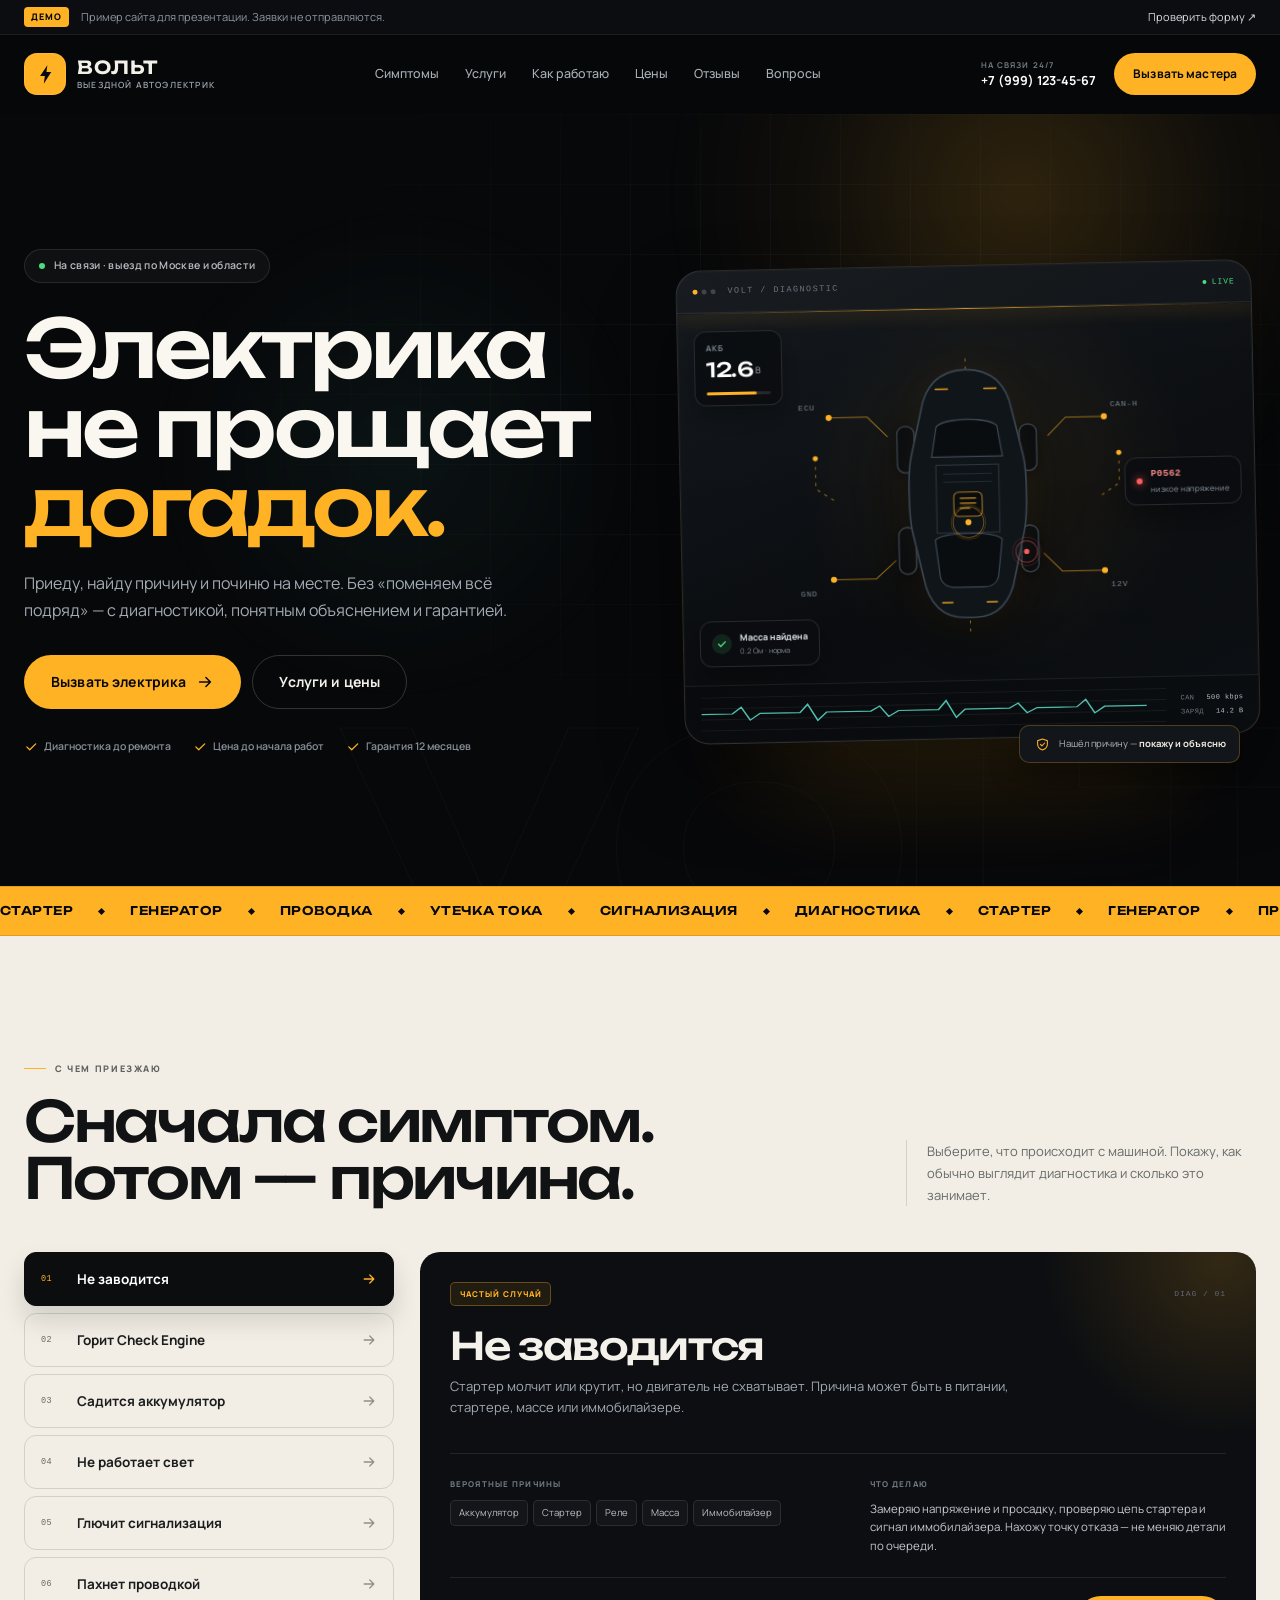
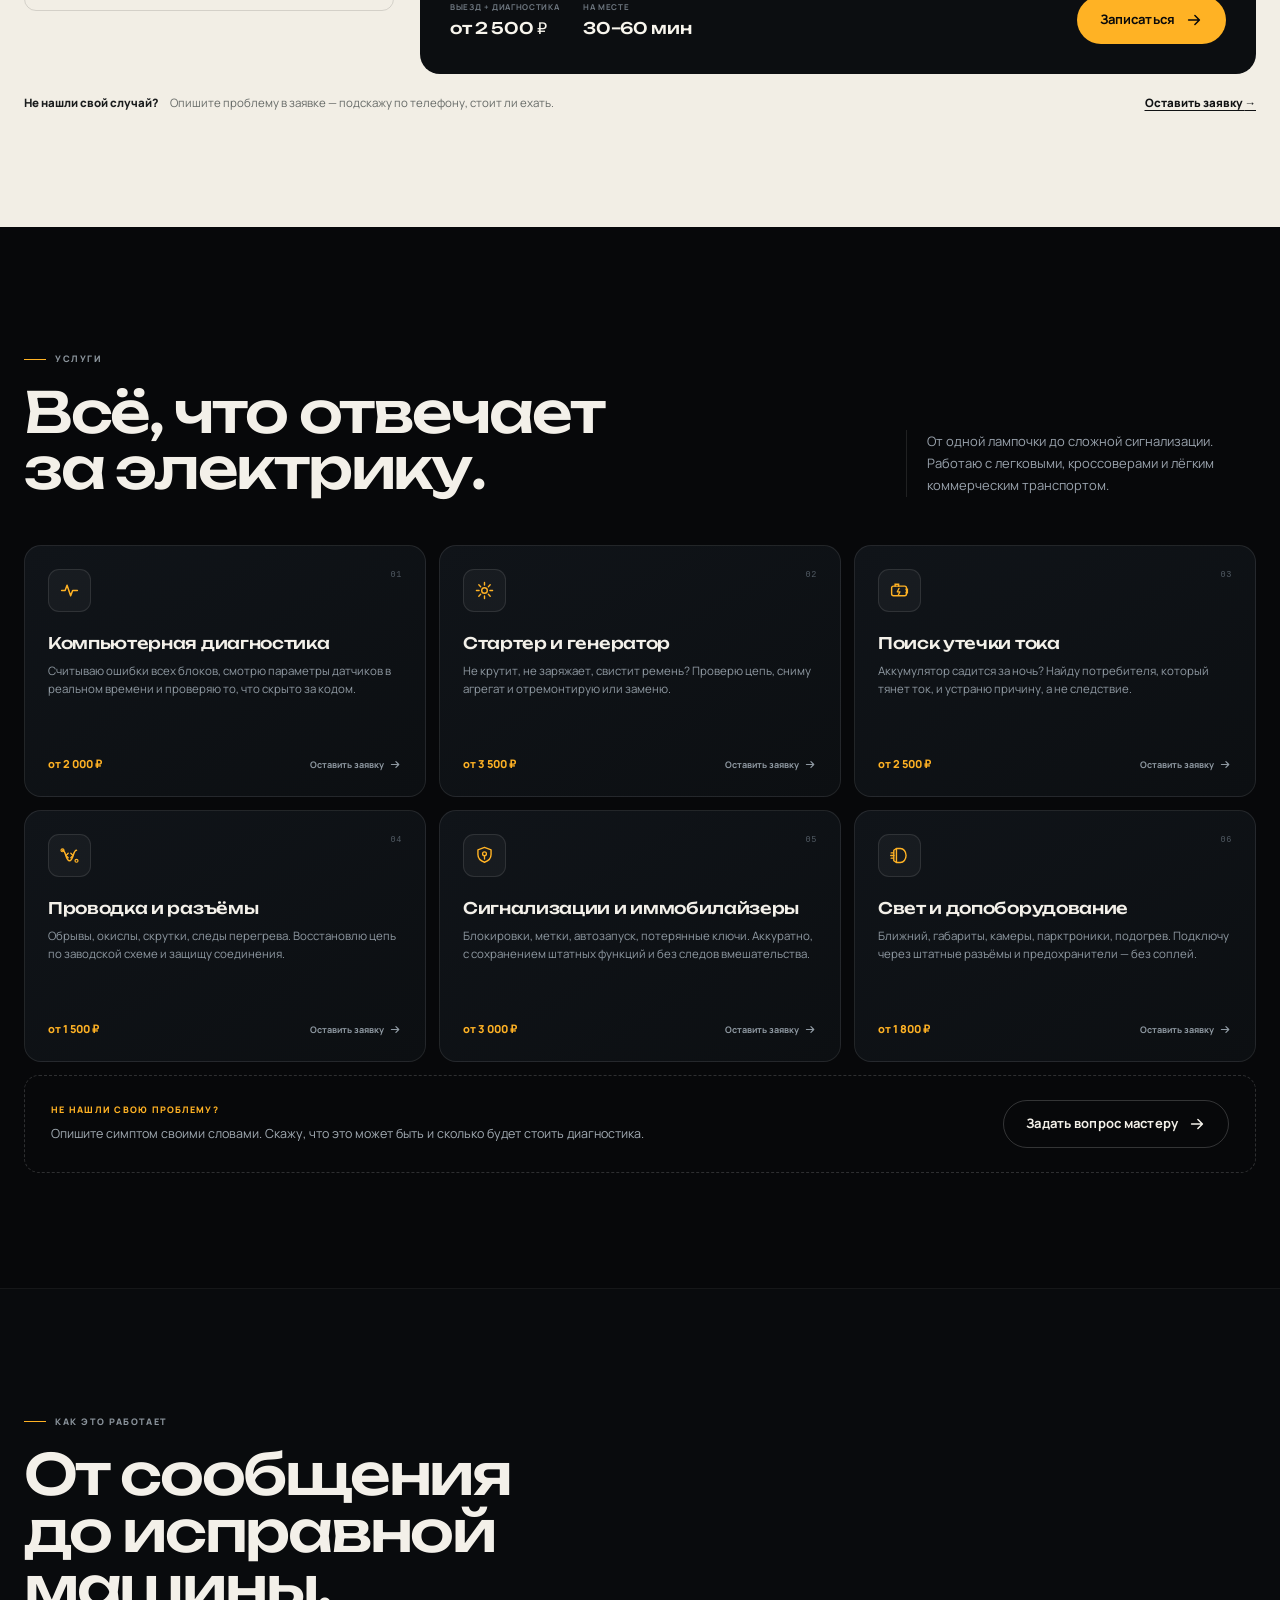
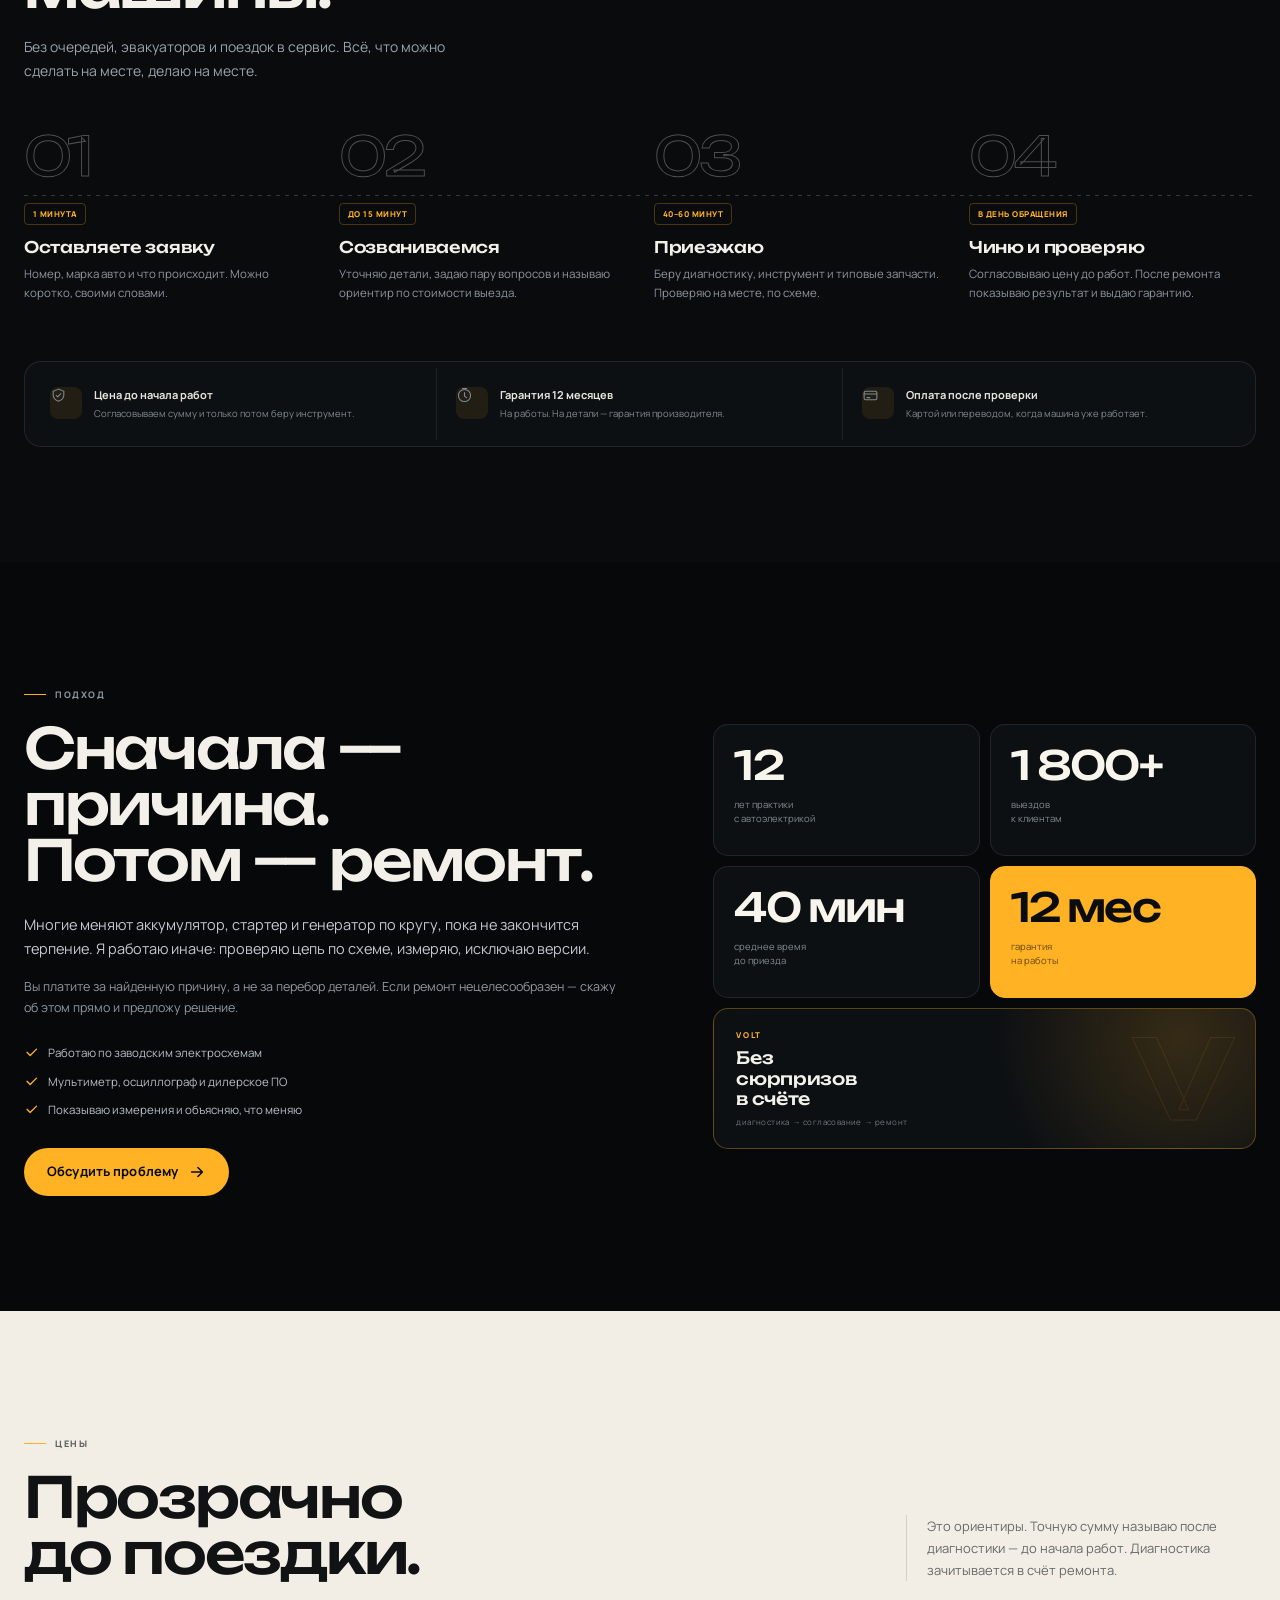
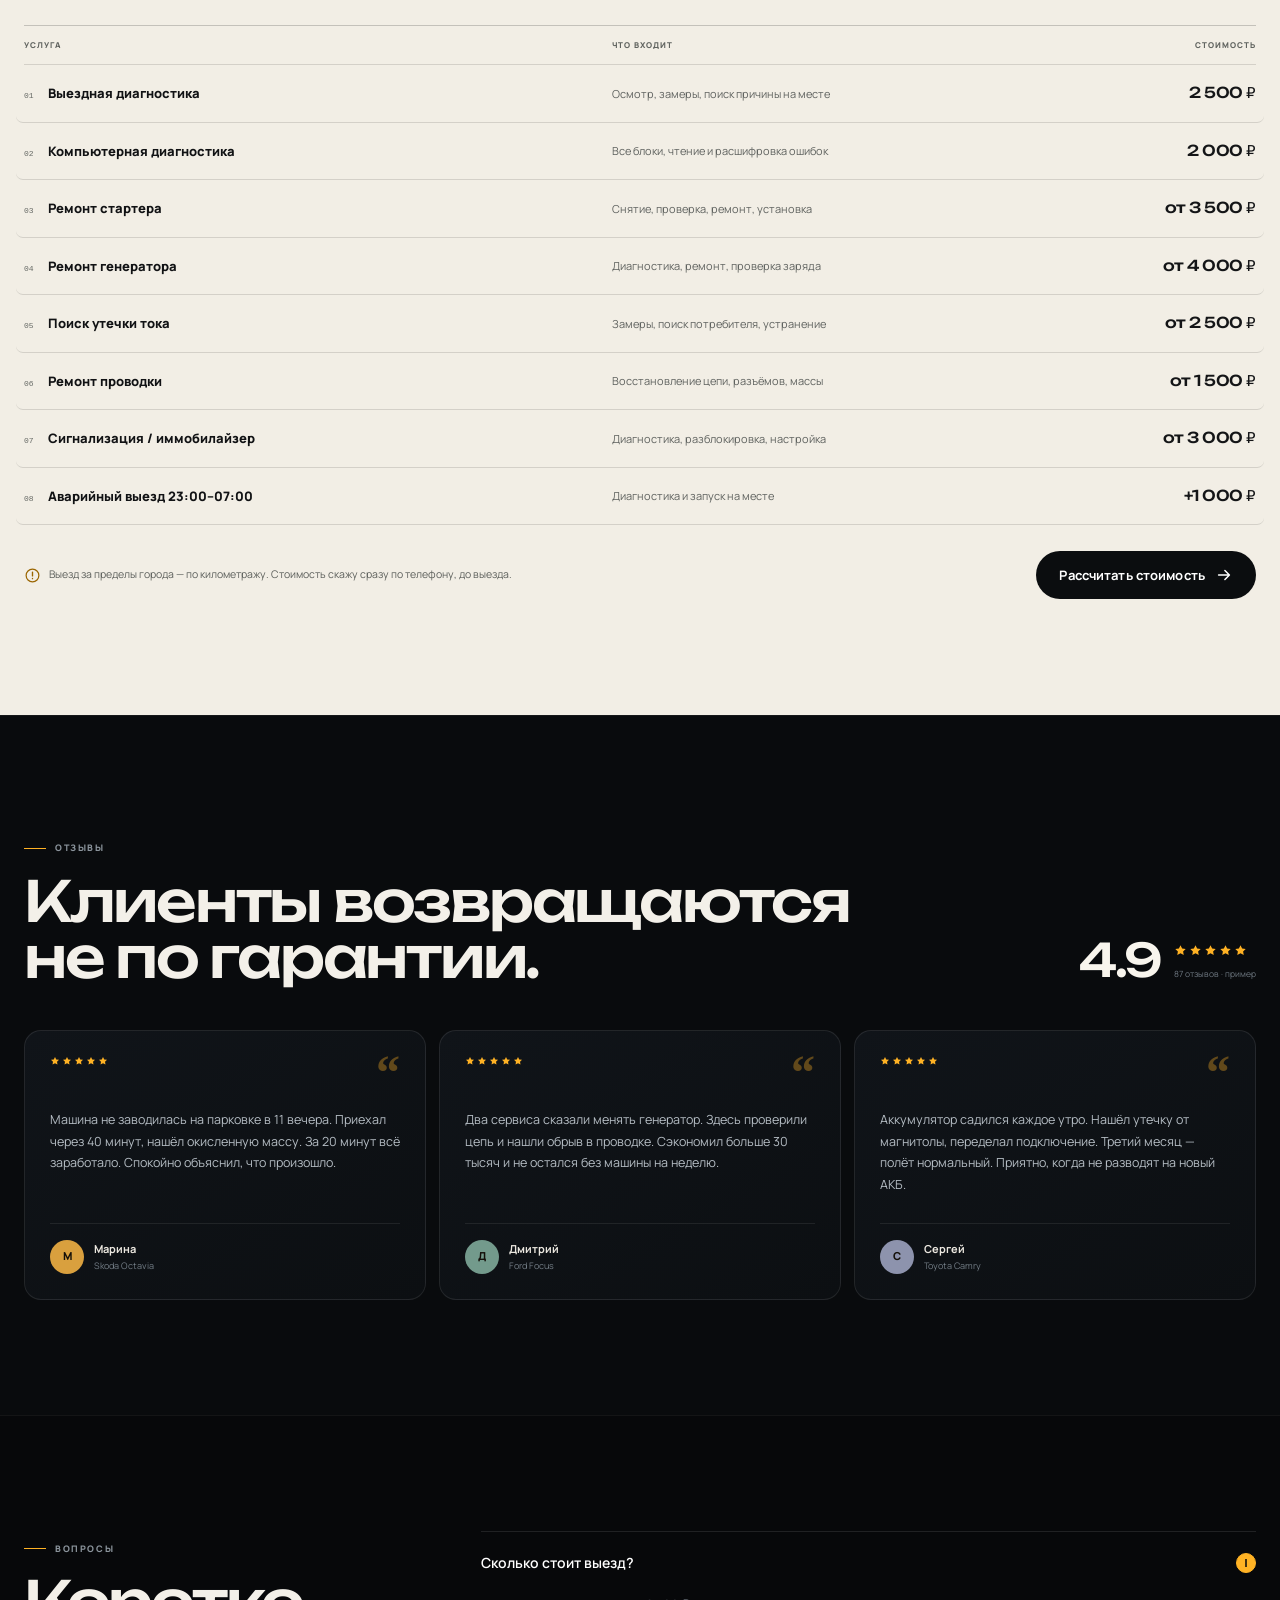
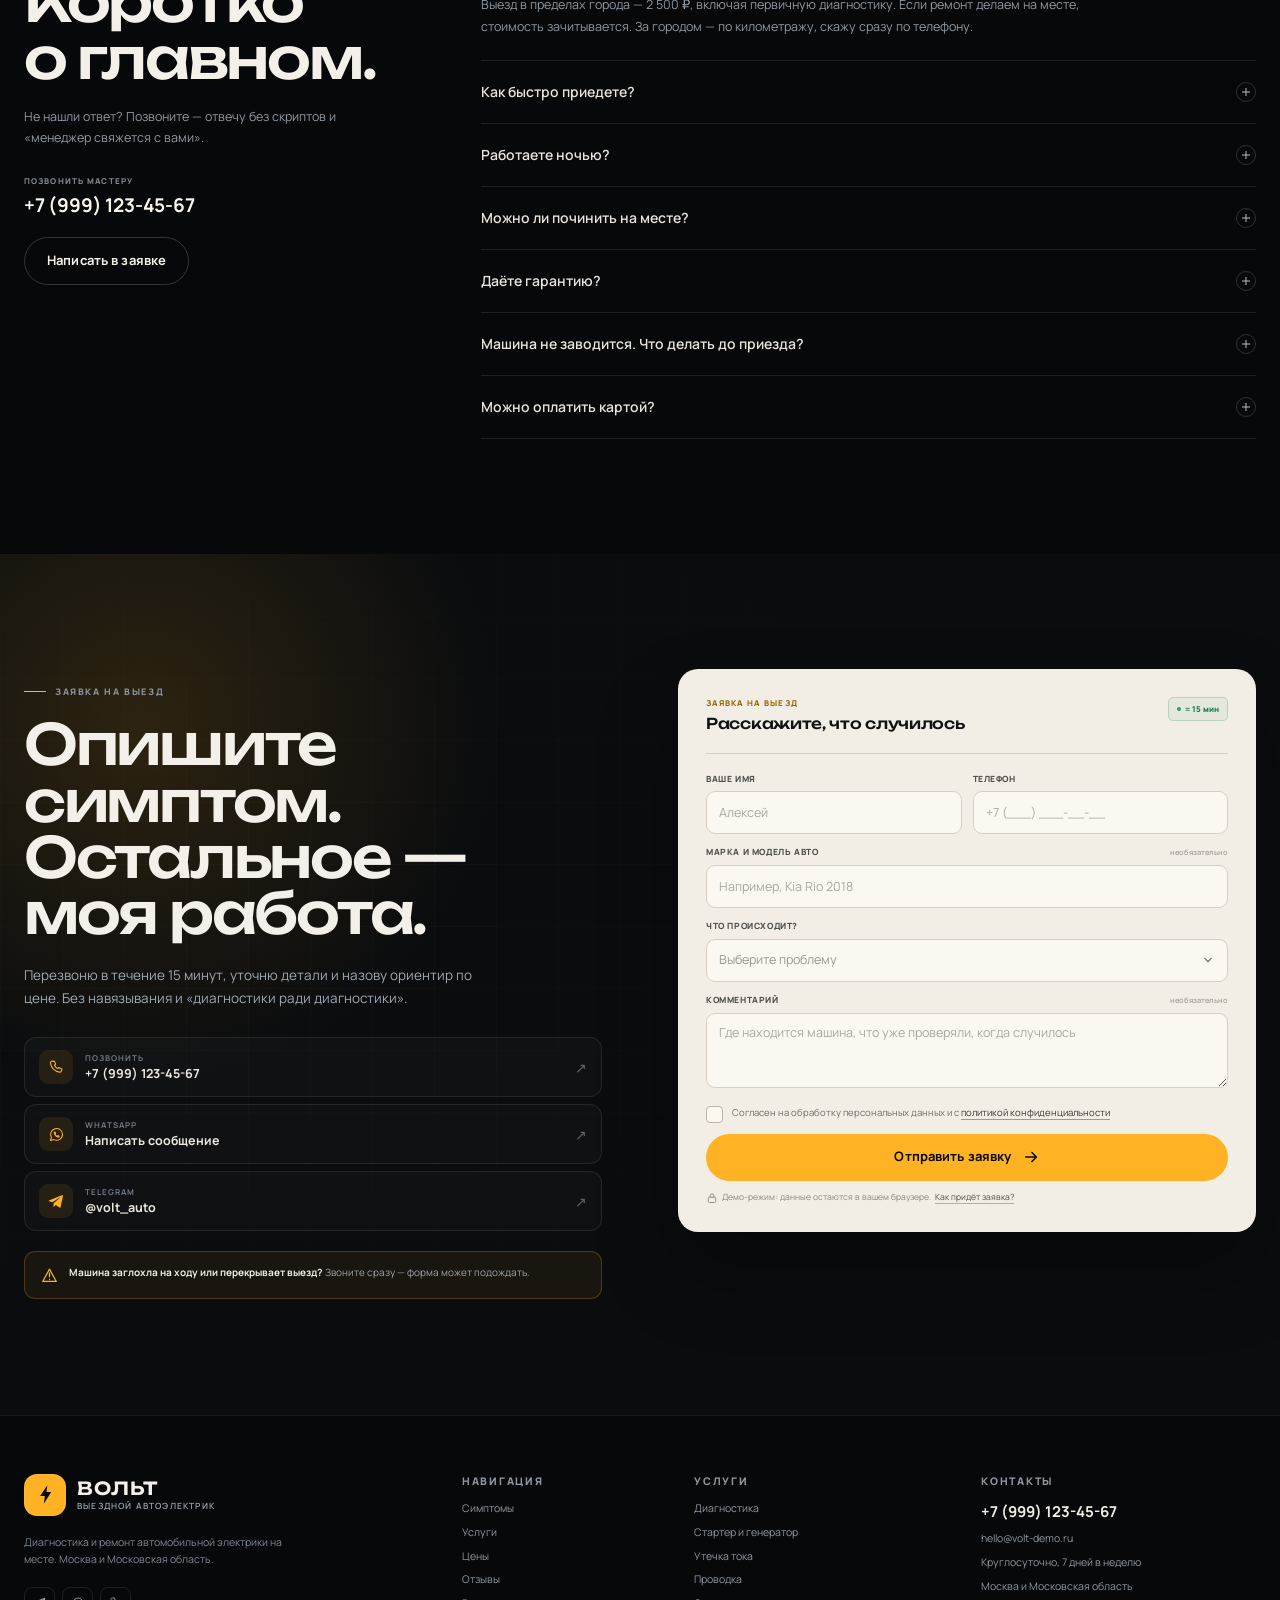
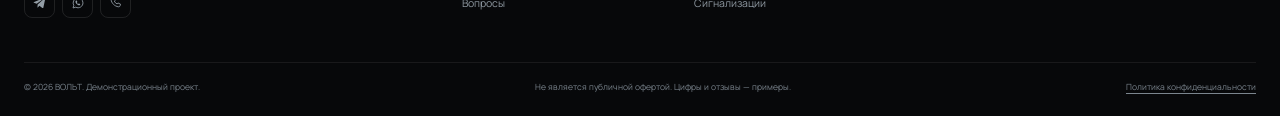
==== index.html @ 710558df "Add VOLT demo site: landing, prices, lead form, responsive design" ====
<!DOCTYPE html>
<html lang="ru">
<head>
  <meta charset="UTF-8">
  <meta name="viewport" content="width=device-width, initial-scale=1">
  <title>ВОЛЬТ — выездной автоэлектрик в Москве и области</title>
  <meta name="description" content="Выездной автоэлектрик: диагностика, ремонт стартера и генератора, поиск утечки тока, проводка и сигнализации. Приезжаю на место, называю цену до ремонта, даю гарантию.">
  <meta name="theme-color" content="#07080a">
  <meta name="robots" content="noindex, nofollow">
  <link rel="canonical" href="https://kipatich.github.io/avtoelektrik-demo/">

  <meta property="og:type" content="website">
  <meta property="og:locale" content="ru_RU">
  <meta property="og:title" content="ВОЛЬТ — выездной автоэлектрик">
  <meta property="og:description" content="Приеду, найду причину и починю на месте. Диагностика без «поменяем всё подряд».">
  <meta property="og:url" content="https://kipatich.github.io/avtoelektrik-demo/">
  <meta property="og:image" content="https://kipatich.github.io/avtoelektrik-demo/assets/img/og.png">
  <meta name="twitter:card" content="summary_large_image">

  <link rel="icon" href="assets/img/favicon.svg" type="image/svg+xml">
  <link rel="manifest" href="site.webmanifest">
  <link rel="preload" href="assets/fonts/unbounded-cyr.woff2" as="font" type="font/woff2" crossorigin>
  <link rel="preload" href="assets/fonts/manrope-cyr.woff2" as="font" type="font/woff2" crossorigin>
  <script>document.documentElement.classList.add("js");</script>
  <link rel="stylesheet" href="assets/css/style.css">

  <script type="application/ld+json">
  {
    "@context": "https://schema.org",
    "@type": "AutoRepair",
    "name": "ВОЛЬТ — выездной автоэлектрик",
    "description": "Выездная диагностика и ремонт автомобильной электрики.",
    "url": "https://kipatich.github.io/avtoelektrik-demo/",
    "telephone": "+7-999-123-45-67",
    "priceRange": "1500-15000 RUB",
    "areaServed": "Москва и Московская область",
    "openingHours": "Mo-Su 00:00-24:00"
  }
  </script>
</head>
<body>
  <a class="skip-link" href="#main">Перейти к содержимому</a>

  <aside class="demo-strip" aria-label="Демонстрационный режим">
    <div class="container demo-strip__inner">
      <span class="demo-strip__badge">Демо</span>
      <p>Пример сайта для презентации. Заявки не отправляются.</p>
      <a href="#lead">Проверить форму <span aria-hidden="true">↗</span></a>
    </div>
  </aside>

  <header class="header" id="header">
    <div class="container header__inner">
      <a class="brand" href="#top" aria-label="ВОЛЬТ — на главную">
        <span class="brand__mark" aria-hidden="true">
          <svg viewBox="0 0 32 32" fill="none">
            <path d="M18.6 3 8.5 18.2h6.6L13.6 29l10.4-16.4h-6.7L18.6 3Z" fill="currentColor"/>
          </svg>
        </span>
        <span class="brand__text">
          <strong data-brand>ВОЛЬТ</strong>
          <small data-tagline>выездной автоэлектрик</small>
        </span>
      </a>

      <nav class="nav" aria-label="Основная навигация">
        <a href="#symptoms" data-nav="symptoms">Симптомы</a>
        <a href="#services" data-nav="services">Услуги</a>
        <a href="#process" data-nav="process">Как работаю</a>
        <a href="#prices" data-nav="prices">Цены</a>
        <a href="#reviews" data-nav="reviews">Отзывы</a>
        <a href="#faq" data-nav="faq">Вопросы</a>
      </nav>

      <div class="header__actions">
        <a class="header__phone" href="tel:+79991234567" data-phone-link>
          <span>На связи 24/7</span>
          <strong data-phone>+7 (999) 123-45-67</strong>
        </a>
        <a class="btn btn--primary btn--sm header__cta" href="#lead">Вызвать мастера</a>
        <button class="burger" type="button" aria-label="Открыть меню" aria-expanded="false" aria-controls="mobileMenu">
          <span></span><span></span>
        </button>
      </div>
    </div>
  </header>

  <div class="mobile-menu" id="mobileMenu" aria-hidden="true">
    <nav class="mobile-menu__nav" aria-label="Мобильная навигация">
      <a href="#symptoms"><span>01</span>Симптомы</a>
      <a href="#services"><span>02</span>Услуги</a>
      <a href="#process"><span>03</span>Как работаю</a>
      <a href="#prices"><span>04</span>Цены</a>
      <a href="#reviews"><span>05</span>Отзывы</a>
      <a href="#faq"><span>06</span>Вопросы</a>
    </nav>
    <div class="mobile-menu__foot">
      <a class="mobile-menu__phone" href="tel:+79991234567" data-phone-link>
        <span>Позвонить сейчас</span>
        <strong data-phone>+7 (999) 123-45-67</strong>
      </a>
      <a class="btn btn--primary" href="#lead">Оставить заявку</a>
      <p data-hours>Круглосуточно, 7 дней в неделю</p>
    </div>
  </div>

  <main id="main">
    <!-- HERO -->
    <section class="hero" id="top">
      <div class="hero__bg" aria-hidden="true">
        <div class="hero__grid"></div>
        <div class="hero__glow"></div>
        <div class="hero__word">VOLT</div>
      </div>

      <div class="container hero__inner">
        <div class="hero__copy">
          <div class="status-pill reveal">
            <span class="status-pill__dot"></span>
            <span>На связи · выезд по <span data-city-short>Москве и области</span></span>
          </div>

          <h1 class="hero__title reveal" style="--delay:.06s">
            Электрика<br>
            не прощает<br>
            <span class="hero__title-accent">догадок.</span>
          </h1>

          <p class="hero__lead reveal" style="--delay:.12s">
            Приеду, найду причину и починю на месте. Без «поменяем всё подряд» —
            с диагностикой, понятным объяснением и гарантией.
          </p>

          <div class="hero__actions reveal" style="--delay:.18s">
            <a class="btn btn--primary btn--lg" href="#lead">
              Вызвать электрика
              <svg viewBox="0 0 20 20" fill="none" aria-hidden="true"><path d="M4 10h11M11 5l5 5-5 5" stroke="currentColor" stroke-width="1.7" stroke-linecap="round" stroke-linejoin="round"/></svg>
            </a>
            <a class="btn btn--ghost btn--lg" href="#services">Услуги и цены</a>
          </div>

          <ul class="hero__proof reveal" style="--delay:.24s">
            <li>
              <svg viewBox="0 0 20 20" fill="none" aria-hidden="true"><path d="M16.7 5.5 8.2 14 4 9.8" stroke="currentColor" stroke-width="1.8" stroke-linecap="round" stroke-linejoin="round"/></svg>
              Диагностика до ремонта
            </li>
            <li>
              <svg viewBox="0 0 20 20" fill="none" aria-hidden="true"><path d="M16.7 5.5 8.2 14 4 9.8" stroke="currentColor" stroke-width="1.8" stroke-linecap="round" stroke-linejoin="round"/></svg>
              Цена до начала работ
            </li>
            <li>
              <svg viewBox="0 0 20 20" fill="none" aria-hidden="true"><path d="M16.7 5.5 8.2 14 4 9.8" stroke="currentColor" stroke-width="1.8" stroke-linecap="round" stroke-linejoin="round"/></svg>
              Гарантия 12 месяцев
            </li>
          </ul>
        </div>

        <div class="hero__visual reveal" style="--delay:.16s">
          <div class="diag" aria-hidden="true">
            <div class="diag__bar">
              <div class="diag__dots"><i></i><i></i><i></i></div>
              <span class="diag__name">VOLT / DIAGNOSTIC</span>
              <span class="diag__live"><i></i> LIVE</span>
            </div>

            <div class="diag__stage">
              <div class="diag__stage-grid"></div>
              <div class="diag__scan"></div>

              <svg class="car-svg" viewBox="0 0 420 300" fill="none">
                <g class="car-traces" stroke="#ffb224" stroke-width="1" opacity=".55">
                  <path d="M74 72h38l20 20"/>
                  <path d="M346 76h-38l-18 18"/>
                  <path d="M76 232h42l20-18"/>
                  <path d="M344 228h-42l-18-18"/>
                  <path d="M60 112v30l18 12" stroke-dasharray="3 5"/>
                  <path d="M360 112v30l-18 12" stroke-dasharray="3 5"/>
                  <path d="M210 16v18" stroke-dasharray="3 5"/>
                  <path d="M210 286v-16" stroke-dasharray="3 5"/>
                </g>
                <g class="car-nodes" fill="#ffb224">
                  <circle cx="74" cy="72" r="3"/>
                  <circle cx="346" cy="76" r="3"/>
                  <circle cx="76" cy="232" r="3"/>
                  <circle cx="344" cy="228" r="3"/>
                  <circle cx="60" cy="112" r="2.5"/>
                  <circle cx="360" cy="112" r="2.5"/>
                </g>
                <g fill="#77828e" font-family="monospace" font-size="8" letter-spacing=".8">
                  <text x="44" y="64">ECU</text>
                  <text x="352" y="66">CAN-H</text>
                  <text x="43" y="248">GND</text>
                  <text x="350" y="244">12V</text>
                </g>

                <g class="wheels" fill="#0a0c0f" stroke="#333c46" stroke-width="1.5">
                  <rect x="141" y="82" width="17" height="46" rx="8"/>
                  <rect x="262" y="82" width="17" height="46" rx="8"/>
                  <rect x="141" y="182" width="17" height="46" rx="8"/>
                  <rect x="262" y="182" width="17" height="46" rx="8"/>
                </g>

                <path class="car-body" d="M210 27c27 0 41 17 45 41l10 43c4 16 4 60 0 77l-10 45c-4 24-18 39-40 39h-10c-22 0-36-15-40-39l-10-45c-4-17-4-61 0-77l10-43c4-24 18-41 45-41Z" fill="#10151a" stroke="#3a4651" stroke-width="1.6"/>
                <path d="M180 83c8-9 52-9 60 0l5 30h-70l5-30Z" fill="#0a0d10" stroke="#3b4854" stroke-width="1.2"/>
                <path d="M177 195c9-8 57-8 66 0l-4 35c-1 8-7 12-15 12h-28c-8 0-14-4-15-12l-4-35Z" fill="#0a0d10" stroke="#3b4854" stroke-width="1.2"/>
                <path d="M179 121h62v67h-62z" fill="#0e1318" stroke="#2d3741" stroke-width="1"/>
                <path d="M186 130h48M186 138h48" stroke="#202b34" stroke-width="1"/>
                <g class="ecu-chip">
                  <rect x="196" y="148" width="28" height="24" rx="5" fill="#0a0d10" stroke="#ffb224" stroke-opacity=".65"/>
                  <path d="M202 154h16M202 159h16M202 164h10" stroke="#ffb224" stroke-opacity=".8" stroke-width="1.2"/>
                  <circle cx="210" cy="178" r="2.5" fill="#ffb224"/>
                </g>
                <g stroke="#ffb224" stroke-width="1.4" stroke-linecap="round" opacity=".85">
                  <path d="M180 46h12M228 46h12"/>
                  <path d="M183 257h10M227 257h10"/>
                </g>
                <g class="hotspot">
                  <circle cx="210" cy="178" r="17" stroke="#ffb224" stroke-opacity=".18"/>
                  <circle cx="210" cy="178" r="17" stroke="#ffb224" stroke-opacity=".55">
                    <animate attributeName="r" values="10;24" dur="2.8s" repeatCount="indefinite"/>
                    <animate attributeName="stroke-opacity" values=".65;0" dur="2.8s" repeatCount="indefinite"/>
                  </circle>
                  <circle cx="210" cy="178" r="3" fill="#ffb224"/>
                </g>
                <g class="hotspot">
                  <circle cx="267" cy="208" r="14" stroke="#ff5c5c" stroke-opacity=".16"/>
                  <circle cx="267" cy="208" r="14" stroke="#ff5c5c" stroke-opacity=".55">
                    <animate attributeName="r" values="7;19" dur="2.4s" begin=".7s" repeatCount="indefinite"/>
                    <animate attributeName="stroke-opacity" values=".6;0" dur="2.4s" begin=".7s" repeatCount="indefinite"/>
                  </circle>
                  <circle cx="267" cy="208" r="2.6" fill="#ff5c5c"/>
                </g>
              </svg>

              <div class="float float--volt">
                <span>АКБ</span>
                <strong>12.6<small>В</small></strong>
                <div class="meter"><i></i></div>
              </div>

              <div class="float float--fault">
                <span class="fault-dot"></span>
                <div><b>P0562</b><small>низкое напряжение</small></div>
              </div>

              <div class="float float--ok">
                <span class="ok-icon">
                  <svg viewBox="0 0 16 16" fill="none"><path d="m3.5 8 3 3 6-6" stroke="currentColor" stroke-width="1.7" stroke-linecap="round" stroke-linejoin="round"/></svg>
                </span>
                <div><b>Масса найдена</b><small>0.2 Ом · норма</small></div>
              </div>
            </div>

            <div class="diag__foot">
              <div class="wave">
                <svg viewBox="0 0 420 42" preserveAspectRatio="none">
                  <path d="M0 21h28l8-8 8 16 9-8h36l7-10 9 20 8-10h40l8-6 8 13 9-7h36l7-11 9 21 8-10h40l8-6 8 12 9-6h36l8-9 8 17 9-8h38" stroke="#5eead4" stroke-width="1.5" fill="none" opacity=".8"/>
                </svg>
              </div>
              <div class="diag__readouts">
                <span>CAN <b>500 kbps</b></span>
                <span>ЗАРЯД <b>14.2 В</b></span>
              </div>
            </div>
          </div>

          <div class="hero__note" aria-hidden="true">
            <span class="hero__note-icon">
              <svg viewBox="0 0 20 20" fill="none"><path d="M10 2.8 3.5 5v4.6c0 3.8 2.7 6.4 6.5 7.6 3.8-1.2 6.5-3.8 6.5-7.6V5L10 2.8Z" stroke="currentColor" stroke-width="1.4"/><path d="m7.2 9.8 2 2 3.7-3.8" stroke="currentColor" stroke-width="1.4" stroke-linecap="round" stroke-linejoin="round"/></svg>
            </span>
            <span>Нашёл причину — <b>покажу и объясню</b></span>
          </div>
        </div>
      </div>
    </section>

    <!-- TICKER -->
    <div class="ticker" aria-hidden="true">
      <div class="ticker__track">
        <span>Стартер</span><i></i><span>Генератор</span><i></i><span>Проводка</span><i></i><span>Утечка тока</span><i></i><span>Сигнализация</span><i></i><span>Диагностика</span><i></i>
        <span>Стартер</span><i></i><span>Генератор</span><i></i><span>Проводка</span><i></i><span>Утечка тока</span><i></i><span>Сигнализация</span><i></i><span>Диагностика</span><i></i>
      </div>
    </div>

    <!-- SYMPTOMS -->
    <section class="section section--paper symptoms" id="symptoms">
      <div class="container">
        <div class="section-head section-head--split">
          <div>
            <span class="eyebrow"><i></i>С чем приезжаю</span>
            <h2>Сначала симптом.<br>Потом — причина.</h2>
          </div>
          <p class="section-head__aside">Выберите, что происходит с машиной. Покажу, как обычно выглядит диагностика и сколько это занимает.</p>
        </div>

        <div class="symptoms__layout">
          <div class="symptom-tabs" role="tablist" aria-label="Симптомы неисправности">
            <button class="symptom-tab is-active" type="button" role="tab" aria-selected="true" aria-controls="symptomPanel" data-symptom="no-start">
              <span class="symptom-tab__num">01</span>
              <span class="symptom-tab__label">Не заводится</span>
              <svg viewBox="0 0 20 20" fill="none" aria-hidden="true"><path d="M4 10h11M11 5l5 5-5 5" stroke="currentColor" stroke-width="1.6" stroke-linecap="round" stroke-linejoin="round"/></svg>
            </button>
            <button class="symptom-tab" type="button" role="tab" aria-selected="false" aria-controls="symptomPanel" data-symptom="check-engine">
              <span class="symptom-tab__num">02</span>
              <span class="symptom-tab__label">Горит Check Engine</span>
              <svg viewBox="0 0 20 20" fill="none" aria-hidden="true"><path d="M4 10h11M11 5l5 5-5 5" stroke="currentColor" stroke-width="1.6" stroke-linecap="round" stroke-linejoin="round"/></svg>
            </button>
            <button class="symptom-tab" type="button" role="tab" aria-selected="false" aria-controls="symptomPanel" data-symptom="battery">
              <span class="symptom-tab__num">03</span>
              <span class="symptom-tab__label">Садится аккумулятор</span>
              <svg viewBox="0 0 20 20" fill="none" aria-hidden="true"><path d="M4 10h11M11 5l5 5-5 5" stroke="currentColor" stroke-width="1.6" stroke-linecap="round" stroke-linejoin="round"/></svg>
            </button>
            <button class="symptom-tab" type="button" role="tab" aria-selected="false" aria-controls="symptomPanel" data-symptom="lights">
              <span class="symptom-tab__num">04</span>
              <span class="symptom-tab__label">Не работает свет</span>
              <svg viewBox="0 0 20 20" fill="none" aria-hidden="true"><path d="M4 10h11M11 5l5 5-5 5" stroke="currentColor" stroke-width="1.6" stroke-linecap="round" stroke-linejoin="round"/></svg>
            </button>
            <button class="symptom-tab" type="button" role="tab" aria-selected="false" aria-controls="symptomPanel" data-symptom="alarm">
              <span class="symptom-tab__num">05</span>
              <span class="symptom-tab__label">Глючит сигнализация</span>
              <svg viewBox="0 0 20 20" fill="none" aria-hidden="true"><path d="M4 10h11M11 5l5 5-5 5" stroke="currentColor" stroke-width="1.6" stroke-linecap="round" stroke-linejoin="round"/></svg>
            </button>
            <button class="symptom-tab" type="button" role="tab" aria-selected="false" aria-controls="symptomPanel" data-symptom="wiring">
              <span class="symptom-tab__num">06</span>
              <span class="symptom-tab__label">Пахнет проводкой</span>
              <svg viewBox="0 0 20 20" fill="none" aria-hidden="true"><path d="M4 10h11M11 5l5 5-5 5" stroke="currentColor" stroke-width="1.6" stroke-linecap="round" stroke-linejoin="round"/></svg>
            </button>
          </div>

          <div class="symptom-card" id="symptomPanel" role="tabpanel" aria-live="polite">
            <div class="symptom-card__top">
              <span class="tag tag--amber">Частый случай</span>
              <span class="symptom-card__code" id="symptomCode">DIAG / 01</span>
            </div>
            <h3 id="symptomTitle">Не заводится</h3>
            <p class="symptom-card__desc" id="symptomDesc">Стартер молчит или крутит, но двигатель не схватывает. Причина может быть в питании, стартере, массе или иммобилайзере.</p>

            <div class="symptom-card__grid">
              <div>
                <span class="mini-label">Вероятные причины</span>
                <ul class="tag-list" id="symptomCauses">
                  <li>Аккумулятор</li><li>Стартер</li><li>Реле</li><li>Масса</li><li>Иммобилайзер</li>
                </ul>
              </div>
              <div>
                <span class="mini-label">Что делаю</span>
                <p class="symptom-card__action" id="symptomAction">Замеряю напряжение и просадку, проверяю цепь стартера и сигнал иммобилайзера. Нахожу точку отказа — не меняю детали по очереди.</p>
              </div>
            </div>

            <div class="symptom-card__foot">
              <div class="symptom-card__metric"><span>Выезд + диагностика</span><strong id="symptomPrice">от 2 500 ₽</strong></div>
              <div class="symptom-card__metric"><span>На месте</span><strong id="symptomTime">30–60 мин</strong></div>
              <a class="btn btn--primary" href="#lead" data-symptom-lead>Записаться<svg viewBox="0 0 20 20" fill="none" aria-hidden="true"><path d="M4 10h11M11 5l5 5-5 5" stroke="currentColor" stroke-width="1.7" stroke-linecap="round" stroke-linejoin="round"/></svg></a>
            </div>
          </div>
        </div>

        <p class="symptoms__note">
          <span>Не нашли свой случай?</span> Опишите проблему в заявке — подскажу по телефону, стоит ли ехать.
          <a href="#lead">Оставить заявку <span aria-hidden="true">→</span></a>
        </p>
      </div>
    </section>

    <!-- SERVICES -->
    <section class="section section--dark services" id="services">
      <div class="container">
        <div class="section-head section-head--split">
          <div>
            <span class="eyebrow eyebrow--light"><i></i>Услуги</span>
            <h2>Всё, что отвечает<br>за электрику.</h2>
          </div>
          <p class="section-head__aside">От одной лампочки до сложной сигнализации. Работаю с легковыми, кроссоверами и лёгким коммерческим транспортом.</p>
        </div>

        <div class="services__grid">
          <article class="service-card">
            <div class="service-card__top">
              <span class="service-card__icon">
                <svg viewBox="0 0 24 24" fill="none" aria-hidden="true"><path d="M3 12h4l2.2-6 4.1 12 2.3-6H21" stroke="currentColor" stroke-width="1.7" stroke-linecap="round" stroke-linejoin="round"/></svg>
              </span>
              <span class="service-card__num">01</span>
            </div>
            <h3>Компьютерная диагностика</h3>
            <p>Считываю ошибки всех блоков, смотрю параметры датчиков в реальном времени и проверяю то, что скрыто за кодом.</p>
            <div class="service-card__foot"><span>от 2 000 ₽</span><a href="#lead" data-service="Компьютерная диагностика" aria-label="Оставить заявку на компьютерную диагностику">Оставить заявку <svg viewBox="0 0 16 16" fill="none" aria-hidden="true"><path d="M3 8h9M8.5 4.5 12 8l-3.5 3.5" stroke="currentColor" stroke-width="1.5" stroke-linecap="round" stroke-linejoin="round"/></svg></a></div>
          </article>

          <article class="service-card">
            <div class="service-card__top">
              <span class="service-card__icon">
                <svg viewBox="0 0 24 24" fill="none" aria-hidden="true"><circle cx="12" cy="12" r="3.2" stroke="currentColor" stroke-width="1.6"/><path d="M12 2.8v3M12 18.2v3M2.8 12h3M18.2 12h3M5.5 5.5l2.1 2.1M16.4 16.4l2.1 2.1M18.5 5.5l-2.1 2.1M7.6 16.4l-2.1 2.1" stroke="currentColor" stroke-width="1.6" stroke-linecap="round"/></svg>
              </span>
              <span class="service-card__num">02</span>
            </div>
            <h3>Стартер и генератор</h3>
            <p>Не крутит, не заряжает, свистит ремень? Проверю цепь, сниму агрегат и отремонтирую или заменю.</p>
            <div class="service-card__foot"><span>от 3 500 ₽</span><a href="#lead" data-service="Ремонт стартера или генератора" aria-label="Оставить заявку на ремонт стартера или генератора">Оставить заявку <svg viewBox="0 0 16 16" fill="none" aria-hidden="true"><path d="M3 8h9M8.5 4.5 12 8l-3.5 3.5" stroke="currentColor" stroke-width="1.5" stroke-linecap="round" stroke-linejoin="round"/></svg></a></div>
          </article>

          <article class="service-card">
            <div class="service-card__top">
              <span class="service-card__icon">
                <svg viewBox="0 0 24 24" fill="none" aria-hidden="true"><rect x="3" y="7" width="17" height="11" rx="2.2" stroke="currentColor" stroke-width="1.6"/><path d="M7 7V4.8h4V7M19.5 10.5h1.5v4h-1.5" stroke="currentColor" stroke-width="1.6" stroke-linecap="round"/><path d="m11.5 9.5-2 4h3l-2 4" stroke="currentColor" stroke-width="1.5" stroke-linecap="round" stroke-linejoin="round"/></svg>
              </span>
              <span class="service-card__num">03</span>
            </div>
            <h3>Поиск утечки тока</h3>
            <p>Аккумулятор садится за ночь? Найду потребителя, который тянет ток, и устраню причину, а не следствие.</p>
            <div class="service-card__foot"><span>от 2 500 ₽</span><a href="#lead" data-service="Поиск утечки тока" aria-label="Оставить заявку на поиск утечки тока">Оставить заявку <svg viewBox="0 0 16 16" fill="none" aria-hidden="true"><path d="M3 8h9M8.5 4.5 12 8l-3.5 3.5" stroke="currentColor" stroke-width="1.5" stroke-linecap="round" stroke-linejoin="round"/></svg></a></div>
          </article>

          <article class="service-card">
            <div class="service-card__top">
              <span class="service-card__icon">
                <svg viewBox="0 0 24 24" fill="none" aria-hidden="true"><path d="M4 6c4 0 3.5 12 8 12s4-12 8-12" stroke="currentColor" stroke-width="1.7" stroke-linecap="round"/><circle cx="4" cy="6" r="1.7" stroke="currentColor" stroke-width="1.4"/><circle cx="20" cy="18" r="1.7" stroke="currentColor" stroke-width="1.4"/><path d="M10.5 9.5 8 12l2.5 2.5M13.5 9.5 16 12l-2.5 2.5" stroke="currentColor" stroke-width="1.5" stroke-linecap="round" stroke-linejoin="round"/></svg>
              </span>
              <span class="service-card__num">04</span>
            </div>
            <h3>Проводка и разъёмы</h3>
            <p>Обрывы, окислы, скрутки, следы перегрева. Восстановлю цепь по заводской схеме и защищу соединения.</p>
            <div class="service-card__foot"><span>от 1 500 ₽</span><a href="#lead" data-service="Ремонт проводки и разъёмов" aria-label="Оставить заявку на ремонт проводки">Оставить заявку <svg viewBox="0 0 16 16" fill="none" aria-hidden="true"><path d="M3 8h9M8.5 4.5 12 8l-3.5 3.5" stroke="currentColor" stroke-width="1.5" stroke-linecap="round" stroke-linejoin="round"/></svg></a></div>
          </article>

          <article class="service-card">
            <div class="service-card__top">
              <span class="service-card__icon">
                <svg viewBox="0 0 24 24" fill="none" aria-hidden="true"><path d="M12 2.8 4.5 5.6v5.3c0 4.3 3.1 7.4 7.5 8.8 4.4-1.4 7.5-4.5 7.5-8.8V5.6L12 2.8Z" stroke="currentColor" stroke-width="1.6" stroke-linejoin="round"/><circle cx="12" cy="10" r="2.2" stroke="currentColor" stroke-width="1.5"/><path d="M12 12.2V16" stroke="currentColor" stroke-width="1.5" stroke-linecap="round"/></svg>
              </span>
              <span class="service-card__num">05</span>
            </div>
            <h3>Сигнализации и иммобилайзеры</h3>
            <p>Блокировки, метки, автозапуск, потерянные ключи. Аккуратно, с сохранением штатных функций и без следов вмешательства.</p>
            <div class="service-card__foot"><span>от 3 000 ₽</span><a href="#lead" data-service="Сигнализация или иммобилайзер" aria-label="Оставить заявку по сигнализации или иммобилайзеру">Оставить заявку <svg viewBox="0 0 16 16" fill="none" aria-hidden="true"><path d="M3 8h9M8.5 4.5 12 8l-3.5 3.5" stroke="currentColor" stroke-width="1.5" stroke-linecap="round" stroke-linejoin="round"/></svg></a></div>
          </article>

          <article class="service-card">
            <div class="service-card__top">
              <span class="service-card__icon">
                <svg viewBox="0 0 24 24" fill="none" aria-hidden="true"><path d="M8.5 4H13c3.6 0 6.5 3.6 6.5 8s-2.9 8-6.5 8H8.5V4Z" stroke="currentColor" stroke-width="1.6" stroke-linejoin="round"/><path d="M8.5 4 5.5 6v12l3 2" stroke="currentColor" stroke-width="1.6" stroke-linejoin="round"/><path d="M2.5 9H5M2 12h3.5M2.5 15H5" stroke="currentColor" stroke-width="1.6" stroke-linecap="round"/></svg>
              </span>
              <span class="service-card__num">06</span>
            </div>
            <h3>Свет и допоборудование</h3>
            <p>Ближний, габариты, камеры, парктроники, подогрев. Подключу через штатные разъёмы и предохранители — без соплей.</p>
            <div class="service-card__foot"><span>от 1 800 ₽</span><a href="#lead" data-service="Свет или дополнительное оборудование" aria-label="Оставить заявку на подключение света или допоборудования">Оставить заявку <svg viewBox="0 0 16 16" fill="none" aria-hidden="true"><path d="M3 8h9M8.5 4.5 12 8l-3.5 3.5" stroke="currentColor" stroke-width="1.5" stroke-linecap="round" stroke-linejoin="round"/></svg></a></div>
          </article>
        </div>

        <div class="services__callout">
          <div>
            <span class="services__callout-label">Не нашли свою проблему?</span>
            <p>Опишите симптом своими словами. Скажу, что это может быть и сколько будет стоить диагностика.</p>
          </div>
          <a class="btn btn--ghost" href="#lead">Задать вопрос мастеру <svg viewBox="0 0 20 20" fill="none" aria-hidden="true"><path d="M4 10h11M11 5l5 5-5 5" stroke="currentColor" stroke-width="1.7" stroke-linecap="round" stroke-linejoin="round"/></svg></a>
        </div>
      </div>
    </section>

    <!-- PROCESS -->
    <section class="section section--dark process" id="process">
      <div class="container">
        <div class="section-head">
          <span class="eyebrow eyebrow--light"><i></i>Как это работает</span>
          <h2>От сообщения<br>до исправной машины.</h2>
          <p class="section-head__sub">Без очередей, эвакуаторов и поездок в сервис. Всё, что можно сделать на месте, делаю на месте.</p>
        </div>

        <div class="process__grid">
          <article class="step reveal">
            <span class="step__num">01</span>
            <span class="step__time">1 минута</span>
            <h3>Оставляете заявку</h3>
            <p>Номер, марка авто и что происходит. Можно коротко, своими словами.</p>
          </article>
          <article class="step reveal" style="--delay:.08s">
            <span class="step__num">02</span>
            <span class="step__time">до 15 минут</span>
            <h3>Созваниваемся</h3>
            <p>Уточняю детали, задаю пару вопросов и называю ориентир по стоимости выезда.</p>
          </article>
          <article class="step reveal" style="--delay:.16s">
            <span class="step__num">03</span>
            <span class="step__time">40–60 минут</span>
            <h3>Приезжаю</h3>
            <p>Беру диагностику, инструмент и типовые запчасти. Проверяю на месте, по схеме.</p>
          </article>
          <article class="step reveal" style="--delay:.24s">
            <span class="step__num">04</span>
            <span class="step__time">в день обращения</span>
            <h3>Чиню и проверяю</h3>
            <p>Согласовываю цену до работ. После ремонта показываю результат и выдаю гарантию.</p>
          </article>
        </div>

        <div class="guarantees reveal">
          <div class="guarantee">
            <span class="guarantee__icon"><svg viewBox="0 0 24 24" fill="none" aria-hidden="true"><path d="M12 3 4.5 6v5.4c0 4.2 3 7.2 7.5 8.6 4.5-1.4 7.5-4.4 7.5-8.6V6L12 3Z" stroke="currentColor" stroke-width="1.5"/><path d="m8.7 11.8 2.2 2.2 4.4-4.5" stroke="currentColor" stroke-width="1.5" stroke-linecap="round" stroke-linejoin="round"/></svg></span>
            <div><strong>Цена до начала работ</strong><span>Согласовываем сумму и только потом беру инструмент.</span></div>
          </div>
          <div class="guarantee">
            <span class="guarantee__icon"><svg viewBox="0 0 24 24" fill="none" aria-hidden="true"><path d="M12 8v5l3 2" stroke="currentColor" stroke-width="1.6" stroke-linecap="round"/><circle cx="12" cy="12" r="8.5" stroke="currentColor" stroke-width="1.5"/><path d="M9 2h6" stroke="currentColor" stroke-width="1.5" stroke-linecap="round"/></svg></span>
            <div><strong>Гарантия 12 месяцев</strong><span>На работы. На детали — гарантия производителя.</span></div>
          </div>
          <div class="guarantee">
            <span class="guarantee__icon"><svg viewBox="0 0 24 24" fill="none" aria-hidden="true"><rect x="3" y="6" width="18" height="12" rx="2.2" stroke="currentColor" stroke-width="1.5"/><path d="M3 10h18M7 15h4" stroke="currentColor" stroke-width="1.5" stroke-linecap="round"/></svg></span>
            <div><strong>Оплата после проверки</strong><span>Картой или переводом, когда машина уже работает.</span></div>
          </div>
        </div>
      </div>
    </section>

    <!-- ABOUT -->
    <section class="section section--dark about" id="about">
      <div class="container about__grid">
        <div class="about__copy">
          <span class="eyebrow eyebrow--light"><i></i>Подход</span>
          <h2>Сначала — причина.<br>Потом — ремонт.</h2>
          <p class="about__lead">Многие меняют аккумулятор, стартер и генератор по кругу, пока не закончится терпение. Я работаю иначе: проверяю цепь по схеме, измеряю, исключаю версии.</p>
          <p>Вы платите за найденную причину, а не за перебор деталей. Если ремонт нецелесообразен — скажу об этом прямо и предложу решение.</p>

          <ul class="check-list">
            <li><svg viewBox="0 0 20 20" fill="none" aria-hidden="true"><path d="M16.7 5.5 8.2 14 4 9.8" stroke="currentColor" stroke-width="1.8" stroke-linecap="round" stroke-linejoin="round"/></svg>Работаю по заводским электросхемам</li>
            <li><svg viewBox="0 0 20 20" fill="none" aria-hidden="true"><path d="M16.7 5.5 8.2 14 4 9.8" stroke="currentColor" stroke-width="1.8" stroke-linecap="round" stroke-linejoin="round"/></svg>Мультиметр, осциллограф и дилерское ПО</li>
            <li><svg viewBox="0 0 20 20" fill="none" aria-hidden="true"><path d="M16.7 5.5 8.2 14 4 9.8" stroke="currentColor" stroke-width="1.8" stroke-linecap="round" stroke-linejoin="round"/></svg>Показываю измерения и объясняю, что меняю</li>
          </ul>

          <a class="btn btn--primary" href="#lead">Обсудить проблему <svg viewBox="0 0 20 20" fill="none" aria-hidden="true"><path d="M4 10h11M11 5l5 5-5 5" stroke="currentColor" stroke-width="1.7" stroke-linecap="round" stroke-linejoin="round"/></svg></a>
        </div>

        <div class="about__stats">
          <div class="stat">
            <span class="stat__value" data-count="12" data-suffix="">0</span>
            <span class="stat__label">лет практики<br>с автоэлектрикой</span>
          </div>
          <div class="stat">
            <span class="stat__value" data-count="1800" data-suffix="+">0</span>
            <span class="stat__label">выездов<br>к клиентам</span>
          </div>
          <div class="stat">
            <span class="stat__value" data-count="40" data-suffix=" мин">0</span>
            <span class="stat__label">среднее время<br>до приезда</span>
          </div>
          <div class="stat stat--accent">
            <span class="stat__value" data-count="12" data-suffix=" мес">0</span>
            <span class="stat__label">гарантия<br>на работы</span>
          </div>
          <div class="about__badge">
            <span class="about__badge-top">VOLT</span>
            <strong>Без<br>сюрпризов<br>в счёте</strong>
            <span class="about__badge-bottom">диагностика → согласование → ремонт</span>
          </div>
        </div>
      </div>
    </section>

    <!-- PRICES -->
    <section class="section section--paper prices" id="prices">
      <div class="container">
        <div class="section-head section-head--split">
          <div>
            <span class="eyebrow"><i></i>Цены</span>
            <h2>Прозрачно<br>до поездки.</h2>
          </div>
          <p class="section-head__aside">Это ориентиры. Точную сумму называю после диагностики — до начала работ. Диагностика зачитывается в счёт ремонта.</p>
        </div>

        <div class="price-table">
          <div class="price-table__head" aria-hidden="true">
            <span>Услуга</span><span>Что входит</span><span>Стоимость</span>
          </div>

          <div class="price-row">
            <div class="price-row__name"><span class="price-row__index">01</span><strong>Выездная диагностика</strong></div>
            <p>Осмотр, замеры, поиск причины на месте</p>
            <div class="price-row__value">2 500 ₽</div>
          </div>
          <div class="price-row">
            <div class="price-row__name"><span class="price-row__index">02</span><strong>Компьютерная диагностика</strong></div>
            <p>Все блоки, чтение и расшифровка ошибок</p>
            <div class="price-row__value">2 000 ₽</div>
          </div>
          <div class="price-row">
            <div class="price-row__name"><span class="price-row__index">03</span><strong>Ремонт стартера</strong></div>
            <p>Снятие, проверка, ремонт, установка</p>
            <div class="price-row__value">от 3 500 ₽</div>
          </div>
          <div class="price-row">
            <div class="price-row__name"><span class="price-row__index">04</span><strong>Ремонт генератора</strong></div>
            <p>Диагностика, ремонт, проверка заряда</p>
            <div class="price-row__value">от 4 000 ₽</div>
          </div>
          <div class="price-row">
            <div class="price-row__name"><span class="price-row__index">05</span><strong>Поиск утечки тока</strong></div>
            <p>Замеры, поиск потребителя, устранение</p>
            <div class="price-row__value">от 2 500 ₽</div>
          </div>
          <div class="price-row">
            <div class="price-row__name"><span class="price-row__index">06</span><strong>Ремонт проводки</strong></div>
            <p>Восстановление цепи, разъёмов, массы</p>
            <div class="price-row__value">от 1 500 ₽</div>
          </div>
          <div class="price-row">
            <div class="price-row__name"><span class="price-row__index">07</span><strong>Сигнализация / иммобилайзер</strong></div>
            <p>Диагностика, разблокировка, настройка</p>
            <div class="price-row__value">от 3 000 ₽</div>
          </div>
          <div class="price-row">
            <div class="price-row__name"><span class="price-row__index">08</span><strong>Аварийный выезд 23:00–07:00</strong></div>
            <p>Диагностика и запуск на месте</p>
            <div class="price-row__value">+1 000 ₽</div>
          </div>
        </div>

        <div class="prices__foot">
          <p><svg viewBox="0 0 20 20" fill="none" aria-hidden="true"><circle cx="10" cy="10" r="7.5" stroke="currentColor" stroke-width="1.4"/><path d="M10 6v4.5M10 13.5v.2" stroke="currentColor" stroke-width="1.6" stroke-linecap="round"/></svg>Выезд за пределы города — по километражу. Стоимость скажу сразу по телефону, до выезда.</p>
          <a class="btn btn--dark" href="#lead">Рассчитать стоимость <svg viewBox="0 0 20 20" fill="none" aria-hidden="true"><path d="M4 10h11M11 5l5 5-5 5" stroke="currentColor" stroke-width="1.7" stroke-linecap="round" stroke-linejoin="round"/></svg></a>
        </div>
      </div>
    </section>

    <!-- REVIEWS -->
    <section class="section section--dark reviews" id="reviews">
      <div class="container">
        <div class="section-head section-head--reviews">
          <div>
            <span class="eyebrow eyebrow--light"><i></i>Отзывы</span>
            <h2>Клиенты возвращаются<br>не по гарантии.</h2>
          </div>
          <div class="rating">
            <strong>4.9</strong>
            <div>
              <span class="stars" role="img" aria-label="Оценка 4.9 из 5">
                <svg viewBox="0 0 16 16" aria-hidden="true"><path d="m8 1.5 2 4 4.4.6-3.2 3.1.8 4.4L8 11.5l-4 2.1.8-4.4L1.6 6.1 6 5.5l2-4Z"/></svg>
                <svg viewBox="0 0 16 16" aria-hidden="true"><path d="m8 1.5 2 4 4.4.6-3.2 3.1.8 4.4L8 11.5l-4 2.1.8-4.4L1.6 6.1 6 5.5l2-4Z"/></svg>
                <svg viewBox="0 0 16 16" aria-hidden="true"><path d="m8 1.5 2 4 4.4.6-3.2 3.1.8 4.4L8 11.5l-4 2.1.8-4.4L1.6 6.1 6 5.5l2-4Z"/></svg>
                <svg viewBox="0 0 16 16" aria-hidden="true"><path d="m8 1.5 2 4 4.4.6-3.2 3.1.8 4.4L8 11.5l-4 2.1.8-4.4L1.6 6.1 6 5.5l2-4Z"/></svg>
                <svg viewBox="0 0 16 16" aria-hidden="true"><path d="m8 1.5 2 4 4.4.6-3.2 3.1.8 4.4L8 11.5l-4 2.1.8-4.4L1.6 6.1 6 5.5l2-4Z"/></svg>
              </span>
              <small>87 отзывов · пример</small>
            </div>
          </div>
        </div>

        <div class="reviews__grid">
          <article class="review">
            <div class="review__top">
              <span class="stars stars--sm" role="img" aria-label="5 из 5">
                <svg viewBox="0 0 16 16" aria-hidden="true"><path d="m8 1.5 2 4 4.4.6-3.2 3.1.8 4.4L8 11.5l-4 2.1.8-4.4L1.6 6.1 6 5.5l2-4Z"/></svg><svg viewBox="0 0 16 16" aria-hidden="true"><path d="m8 1.5 2 4 4.4.6-3.2 3.1.8 4.4L8 11.5l-4 2.1.8-4.4L1.6 6.1 6 5.5l2-4Z"/></svg><svg viewBox="0 0 16 16" aria-hidden="true"><path d="m8 1.5 2 4 4.4.6-3.2 3.1.8 4.4L8 11.5l-4 2.1.8-4.4L1.6 6.1 6 5.5l2-4Z"/></svg><svg viewBox="0 0 16 16" aria-hidden="true"><path d="m8 1.5 2 4 4.4.6-3.2 3.1.8 4.4L8 11.5l-4 2.1.8-4.4L1.6 6.1 6 5.5l2-4Z"/></svg><svg viewBox="0 0 16 16" aria-hidden="true"><path d="m8 1.5 2 4 4.4.6-3.2 3.1.8 4.4L8 11.5l-4 2.1.8-4.4L1.6 6.1 6 5.5l2-4Z"/></svg>
              </span>
              <span class="review__quote" aria-hidden="true">“</span>
            </div>
            <p>Машина не заводилась на парковке в 11 вечера. Приехал через 40 минут, нашёл окисленную массу. За 20 минут всё заработало. Спокойно объяснил, что произошло.</p>
            <div class="review__author">
              <span class="review__avatar">М</span>
              <div><strong>Марина</strong><small>Skoda Octavia</small></div>
            </div>
          </article>

          <article class="review">
            <div class="review__top">
              <span class="stars stars--sm" role="img" aria-label="5 из 5">
                <svg viewBox="0 0 16 16" aria-hidden="true"><path d="m8 1.5 2 4 4.4.6-3.2 3.1.8 4.4L8 11.5l-4 2.1.8-4.4L1.6 6.1 6 5.5l2-4Z"/></svg><svg viewBox="0 0 16 16" aria-hidden="true"><path d="m8 1.5 2 4 4.4.6-3.2 3.1.8 4.4L8 11.5l-4 2.1.8-4.4L1.6 6.1 6 5.5l2-4Z"/></svg><svg viewBox="0 0 16 16" aria-hidden="true"><path d="m8 1.5 2 4 4.4.6-3.2 3.1.8 4.4L8 11.5l-4 2.1.8-4.4L1.6 6.1 6 5.5l2-4Z"/></svg><svg viewBox="0 0 16 16" aria-hidden="true"><path d="m8 1.5 2 4 4.4.6-3.2 3.1.8 4.4L8 11.5l-4 2.1.8-4.4L1.6 6.1 6 5.5l2-4Z"/></svg><svg viewBox="0 0 16 16" aria-hidden="true"><path d="m8 1.5 2 4 4.4.6-3.2 3.1.8 4.4L8 11.5l-4 2.1.8-4.4L1.6 6.1 6 5.5l2-4Z"/></svg>
              </span>
              <span class="review__quote" aria-hidden="true">“</span>
            </div>
            <p>Два сервиса сказали менять генератор. Здесь проверили цепь и нашли обрыв в проводке. Сэкономил больше 30 тысяч и не остался без машины на неделю.</p>
            <div class="review__author">
              <span class="review__avatar review__avatar--b">Д</span>
              <div><strong>Дмитрий</strong><small>Ford Focus</small></div>
            </div>
          </article>

          <article class="review">
            <div class="review__top">
              <span class="stars stars--sm" role="img" aria-label="5 из 5">
                <svg viewBox="0 0 16 16" aria-hidden="true"><path d="m8 1.5 2 4 4.4.6-3.2 3.1.8 4.4L8 11.5l-4 2.1.8-4.4L1.6 6.1 6 5.5l2-4Z"/></svg><svg viewBox="0 0 16 16" aria-hidden="true"><path d="m8 1.5 2 4 4.4.6-3.2 3.1.8 4.4L8 11.5l-4 2.1.8-4.4L1.6 6.1 6 5.5l2-4Z"/></svg><svg viewBox="0 0 16 16" aria-hidden="true"><path d="m8 1.5 2 4 4.4.6-3.2 3.1.8 4.4L8 11.5l-4 2.1.8-4.4L1.6 6.1 6 5.5l2-4Z"/></svg><svg viewBox="0 0 16 16" aria-hidden="true"><path d="m8 1.5 2 4 4.4.6-3.2 3.1.8 4.4L8 11.5l-4 2.1.8-4.4L1.6 6.1 6 5.5l2-4Z"/></svg><svg viewBox="0 0 16 16" aria-hidden="true"><path d="m8 1.5 2 4 4.4.6-3.2 3.1.8 4.4L8 11.5l-4 2.1.8-4.4L1.6 6.1 6 5.5l2-4Z"/></svg>
              </span>
              <span class="review__quote" aria-hidden="true">“</span>
            </div>
            <p>Аккумулятор садился каждое утро. Нашёл утечку от магнитолы, переделал подключение. Третий месяц — полёт нормальный. Приятно, когда не разводят на новый АКБ.</p>
            <div class="review__author">
              <span class="review__avatar review__avatar--c">С</span>
              <div><strong>Сергей</strong><small>Toyota Camry</small></div>
            </div>
          </article>
        </div>
      </div>
    </section>

    <!-- FAQ -->
    <section class="section section--dark faq" id="faq">
      <div class="container faq__grid">
        <div class="faq__intro">
          <span class="eyebrow eyebrow--light"><i></i>Вопросы</span>
          <h2>Коротко<br>о главном.</h2>
          <p>Не нашли ответ? Позвоните — отвечу без скриптов и «менеджер свяжется с вами».</p>
          <a class="faq__phone" href="tel:+79991234567" data-phone-link>
            <span>Позвонить мастеру</span>
            <strong data-phone>+7 (999) 123-45-67</strong>
          </a>
          <a class="btn btn--ghost" href="#lead">Написать в заявке</a>
        </div>

        <div class="faq__list">
          <details class="faq-item" open>
            <summary><span>Сколько стоит выезд?</span><i aria-hidden="true"></i></summary>
            <div class="faq-item__body"><p>Выезд в пределах города — 2 500 ₽, включая первичную диагностику. Если ремонт делаем на месте, стоимость зачитывается. За городом — по километражу, скажу сразу по телефону.</p></div>
          </details>
          <details class="faq-item">
            <summary><span>Как быстро приедете?</span><i aria-hidden="true"></i></summary>
            <div class="faq-item__body"><p>Обычно 40–60 минут по городу. В час пик — до 1,5 часов. Точное время назову при звонке, без обещаний «через 15 минут», если это не так.</p></div>
          </details>
          <details class="faq-item">
            <summary><span>Работаете ночью?</span><i aria-hidden="true"></i></summary>
            <div class="faq-item__body"><p>Да, выезжаю круглосуточно. Ночной выезд с 23:00 до 07:00 — +1 000 ₽ к стоимости диагностики. Если ситуация аварийная — звоните, не ждите утра.</p></div>
          </details>
          <details class="faq-item">
            <summary><span>Можно ли починить на месте?</span><i aria-hidden="true"></i></summary>
            <div class="faq-item__body"><p>В большинстве случаев да: проводка, разъёмы, стартер, генератор, свет, сигнализация. Если нужен подъёмник или сложный ремонт — честно скажу и помогу организовать.</p></div>
          </details>
          <details class="faq-item">
            <summary><span>Даёте гарантию?</span><i aria-hidden="true"></i></summary>
            <div class="faq-item__body"><p>На работы — 12 месяцев. На установленные детали — гарантия производителя. Гарантийный талон и чек выдаю после ремонта. Если что-то пошло не так — вернусь и разберусь.</p></div>
          </details>
          <details class="faq-item">
            <summary><span>Машина не заводится. Что делать до приезда?</span><i aria-hidden="true"></i></summary>
            <div class="faq-item__body"><p>Включите аварийку, выставьте знак и не крутите стартер постоянно — так можно посадить АКБ и залить свечи. Оставьте заявку или позвоните, подскажу, что проверить до приезда.</p></div>
          </details>
          <details class="faq-item">
            <summary><span>Можно оплатить картой?</span><i aria-hidden="true"></i></summary>
            <div class="faq-item__body"><p>Да, картой или переводом. Чек и закрывающие документы — по запросу. Оплата после проверки работы, а не вперёд.</p></div>
          </details>
        </div>
      </div>
    </section>

    <!-- LEAD -->
    <section class="section lead" id="lead">
      <div class="lead__glow" aria-hidden="true"></div>
      <div class="container lead__grid">
        <div class="lead__copy">
          <span class="eyebrow eyebrow--light"><i></i>Заявка на выезд</span>
          <h2>Опишите симптом.<br>Остальное — моя работа.</h2>
          <p class="lead__sub">Перезвоню в течение 15 минут, уточню детали и назову ориентир по цене. Без навязывания и «диагностики ради диагностики».</p>

          <div class="contact-list">
            <a class="contact-row" href="tel:+79991234567" data-phone-link>
              <span class="contact-row__icon"><svg viewBox="0 0 24 24" fill="none" aria-hidden="true"><path d="M6.7 3.5 9 3l1.8 4.4-1.7 1.4c.9 2.1 2.7 3.9 4.8 4.8l1.4-1.7L19.7 14l-.5 2.3c-.3 1.4-1.6 2.4-3 2.2C9.6 17.7 4.3 12.4 3.5 5.9c-.2-1.4.8-2.7 2.2-3Z" stroke="currentColor" stroke-width="1.5" stroke-linejoin="round"/></svg></span>
              <span class="contact-row__text"><small>Позвонить</small><strong data-phone>+7 (999) 123-45-67</strong></span>
              <span class="contact-row__arrow" aria-hidden="true">↗</span>
            </a>
            <a class="contact-row" href="https://wa.me/79991234567" data-wa-link target="_blank" rel="noopener">
              <span class="contact-row__icon"><svg viewBox="0 0 24 24" fill="none" aria-hidden="true"><path d="M20.5 11.7a8.4 8.4 0 0 1-12.3 7.5L3.5 20.5l1.3-4.5a8.4 8.4 0 1 1 15.7-4.3Z" stroke="currentColor" stroke-width="1.5" stroke-linejoin="round"/><path d="M8.8 8.3c.2-.5.5-.5.8-.5h.5c.2 0 .4 0 .6.5l.7 1.7c.1.2 0 .4-.1.6l-.5.6c-.1.2-.2.3-.1.5.4.8 1.1 1.5 1.9 1.9.2.1.4 0 .5-.1l.6-.6c.2-.2.4-.2.6-.1l1.7.8c.4.2.5.3.5.5 0 .2 0 .9-.3 1.3-.3.4-.9.8-1.5.8-1.2 0-3-.8-4.5-2.2-1.4-1.4-2.2-3.2-2.2-4.4 0-.6.4-1.1.8-1.3Z" fill="currentColor"/></svg></span>
              <span class="contact-row__text"><small>WhatsApp</small><strong>Написать сообщение</strong></span>
              <span class="contact-row__arrow" aria-hidden="true">↗</span>
            </a>
            <a class="contact-row" href="https://t.me/volt_auto" data-tg-link target="_blank" rel="noopener">
              <span class="contact-row__icon"><svg viewBox="0 0 24 24" fill="none" aria-hidden="true"><path d="m21 4.5-3.2 15.1c-.2 1.1-.9 1.4-1.8.9l-5-3.7-2.4 2.3c-.3.3-.5.5-1 .5l.4-5 9.1-8.2c.4-.4-.1-.6-.6-.2L6.3 13.1 1.8 11.7c-1-.3-1-1 .2-1.5L19.6 3c.8-.3 1.5.2 1.4 1.5Z" fill="currentColor"/></svg></span>
              <span class="contact-row__text"><small>Telegram</small><strong>@volt_auto</strong></span>
              <span class="contact-row__arrow" aria-hidden="true">↗</span>
            </a>
          </div>

          <div class="lead__emergency">
            <span class="lead__emergency-icon"><svg viewBox="0 0 20 20" fill="none" aria-hidden="true"><path d="M10 2.5 18 17H2L10 2.5Z" stroke="currentColor" stroke-width="1.4" stroke-linejoin="round"/><path d="M10 7v4.5M10 14.2v.2" stroke="currentColor" stroke-width="1.5" stroke-linecap="round"/></svg></span>
            <p><strong>Машина заглохла на ходу или перекрывает выезд?</strong> Звоните сразу — форма может подождать.</p>
          </div>
        </div>

        <div class="lead-card">
          <div class="lead-card__head">
            <div>
              <span class="lead-card__label">Заявка на выезд</span>
              <strong>Расскажите, что случилось</strong>
            </div>
            <span class="lead-card__time"><i></i>≈ 15 мин</span>
          </div>

          <form class="lead-form" id="leadForm" novalidate>
            <div class="field-row">
              <div class="field">
                <label for="name">Ваше имя</label>
                <input id="name" name="name" type="text" autocomplete="name" placeholder="Алексей" required>
                <span class="field__error" data-error-for="name"></span>
              </div>
              <div class="field">
                <label for="phone">Телефон</label>
                <input id="phone" name="phone" type="tel" inputmode="tel" autocomplete="tel" placeholder="+7 (___) ___-__-__" required>
                <span class="field__error" data-error-for="phone"></span>
              </div>
            </div>

            <div class="field">
              <label for="car">Марка и модель авто <span>необязательно</span></label>
              <input id="car" name="car" type="text" autocomplete="off" placeholder="Например, Kia Rio 2018">
            </div>

            <div class="field">
              <label for="problem">Что происходит?</label>
              <div class="select-wrap">
                <select id="problem" name="problem" required>
                  <option value="" selected disabled>Выберите проблему</option>
                  <option>Не заводится</option>
                  <option>Горит Check Engine</option>
                  <option>Садится аккумулятор</option>
                  <option>Проблема с проводкой</option>
                  <option>Сигнализация или иммобилайзер</option>
                  <option>Свет или допоборудование</option>
                  <option>Другое</option>
                </select>
                <svg class="select-wrap__arrow" viewBox="0 0 20 20" fill="none" aria-hidden="true"><path d="m6 8 4 4 4-4" stroke="currentColor" stroke-width="1.6" stroke-linecap="round" stroke-linejoin="round"/></svg>
              </div>
              <span class="field__error" data-error-for="problem"></span>
            </div>

            <div class="field">
              <label for="comment">Комментарий <span>необязательно</span></label>
              <textarea id="comment" name="comment" rows="3" placeholder="Где находится машина, что уже проверяли, когда случилось"></textarea>
            </div>

            <label class="consent">
              <input id="consent" name="consent" type="checkbox" required>
              <span class="consent__box" aria-hidden="true"><svg viewBox="0 0 14 14" fill="none"><path d="m2.5 7 3 3 6-6" stroke="currentColor" stroke-width="1.8" stroke-linecap="round" stroke-linejoin="round"/></svg></span>
              <span>Согласен на обработку персональных данных и с <button type="button" class="link-btn" data-open-privacy>политикой конфиденциальности</button></span>
            </label>
            <span class="field__error field__error--consent" data-error-for="consent"></span>

            <p class="form-error" id="formError" role="alert" hidden></p>

            <button class="btn btn--primary btn--full" type="submit" id="submitBtn">
              <span>Отправить заявку</span>
              <svg viewBox="0 0 20 20" fill="none" aria-hidden="true"><path d="M4 10h11M11 5l5 5-5 5" stroke="currentColor" stroke-width="1.7" stroke-linecap="round" stroke-linejoin="round"/></svg>
            </button>

            <p class="lead-form__note">
              <svg viewBox="0 0 16 16" fill="none" aria-hidden="true"><rect x="3" y="7" width="10" height="7" rx="1.6" stroke="currentColor" stroke-width="1.2"/><path d="M5.5 7V5a2.5 2.5 0 0 1 5 0v2" stroke="currentColor" stroke-width="1.2"/></svg>
              Демо-режим: данные остаются в вашем браузере. <button type="button" class="link-btn" id="sampleNotification">Как придёт заявка?</button>
            </p>
          </form>

          <div class="form-success" id="formSuccess" role="status" aria-live="polite" hidden>
            <span class="form-success__icon">
              <svg viewBox="0 0 32 32" fill="none" aria-hidden="true"><path d="m7 16.5 6 6L25 10" stroke="currentColor" stroke-width="2.4" stroke-linecap="round" stroke-linejoin="round"/></svg>
            </span>
            <span class="form-success__eyebrow" id="successEyebrow">Демо-заявка сформирована</span>
            <h3 id="successTitle">Так она придёт мастеру</h3>
            <p id="successText">В рабочей версии заявка мгновенно уйдёт в Telegram и CRM. Сейчас данные остались только в вашем браузере.</p>
            <div class="form-success__summary" id="successSummary"></div>
            <div class="form-success__actions">
              <button class="btn btn--dark" type="button" id="showSavedNotification">Показать уведомление</button>
              <button class="btn btn--ghost btn--ghost-dark" type="button" id="newRequest">Новая заявка</button>
            </div>
          </div>
        </div>
      </div>
    </section>
  </main>

  <footer class="footer">
    <div class="container">
      <div class="footer__top">
        <div class="footer__brand">
          <a class="brand" href="#top" aria-label="ВОЛЬТ — наверх">
            <span class="brand__mark" aria-hidden="true"><svg viewBox="0 0 32 32" fill="none"><path d="M18.6 3 8.5 18.2h6.6L13.6 29l10.4-16.4h-6.7L18.6 3Z" fill="currentColor"/></svg></span>
            <span class="brand__text"><strong data-brand>ВОЛЬТ</strong><small data-tagline>выездной автоэлектрик</small></span>
          </a>
          <p>Диагностика и ремонт автомобильной электрики на месте. <span data-city>Москва и Московская область</span>.</p>
          <div class="footer__social">
            <a href="https://t.me/volt_auto" data-tg-link target="_blank" rel="noopener" aria-label="Telegram"><svg viewBox="0 0 24 24" fill="none"><path d="m21 4.5-3.2 15.1c-.2 1.1-.9 1.4-1.8.9l-5-3.7-2.4 2.3c-.3.3-.5.5-1 .5l.4-5 9.1-8.2c.4-.4-.1-.6-.6-.2L6.3 13.1 1.8 11.7c-1-.3-1-1 .2-1.5L19.6 3c.8-.3 1.5.2 1.4 1.5Z" fill="currentColor"/></svg></a>
            <a href="https://wa.me/79991234567" data-wa-link target="_blank" rel="noopener" aria-label="WhatsApp"><svg viewBox="0 0 24 24" fill="none"><path d="M20.5 11.7a8.4 8.4 0 0 1-12.3 7.5L3.5 20.5l1.3-4.5a8.4 8.4 0 1 1 15.7-4.3Z" stroke="currentColor" stroke-width="1.5"/><path d="M8.2 8.1c.2-.4.4-.4.7-.4h.6c.2 0 .4 0 .5.4l.8 1.9c.1.2 0 .4-.1.6l-.5.6c-.1.1-.2.3-.1.5.4.8 1.1 1.5 1.9 1.9.2.1.4 0 .5-.1l.6-.6c.2-.2.3-.2.6-.1l1.7.8c.3.2.4.3.4.5 0 .2 0 .9-.3 1.2-.3.4-.9.7-1.4.7-1.2 0-2.9-.8-4.3-2.1-1.3-1.3-2.1-3-2.1-4.2 0-.6.3-1.1.7-1.4Z" fill="currentColor"/></svg></a>
            <a href="tel:+79991234567" data-phone-link aria-label="Позвонить"><svg viewBox="0 0 24 24" fill="none"><path d="M6.7 3.5 9 3l1.8 4.4-1.7 1.4c.9 2.1 2.7 3.9 4.8 4.8l1.4-1.7L19.7 14l-.5 2.3c-.3 1.4-1.6 2.4-3 2.2C9.6 17.7 4.3 12.4 3.5 5.9c-.2-1.4.8-2.7 2.2-3Z" stroke="currentColor" stroke-width="1.5" stroke-linejoin="round"/></svg></a>
          </div>
        </div>

        <div class="footer__col">
          <span class="footer__title">Навигация</span>
          <a href="#symptoms">Симптомы</a>
          <a href="#services">Услуги</a>
          <a href="#prices">Цены</a>
          <a href="#reviews">Отзывы</a>
          <a href="#faq">Вопросы</a>
        </div>

        <div class="footer__col">
          <span class="footer__title">Услуги</span>
          <a href="#services">Диагностика</a>
          <a href="#services">Стартер и генератор</a>
          <a href="#services">Утечка тока</a>
          <a href="#services">Проводка</a>
          <a href="#services">Сигнализации</a>
        </div>

        <div class="footer__col footer__col--contacts">
          <span class="footer__title">Контакты</span>
          <a class="footer__phone" href="tel:+79991234567" data-phone-link data-phone>+7 (999) 123-45-67</a>
          <a href="mailto:hello@volt-demo.ru" data-email-link data-email>hello@volt-demo.ru</a>
          <span data-hours>Круглосуточно, 7 дней в неделю</span>
          <span data-city>Москва и Московская область</span>
        </div>
      </div>

      <div class="footer__bottom">
        <span>© <span id="year">2026</span> <span data-brand>ВОЛЬТ</span>. Демонстрационный проект.</span>
        <span>Не является публичной офертой. Цифры и отзывы — примеры.</span>
        <button class="link-btn" type="button" data-open-privacy>Политика конфиденциальности</button>
      </div>
    </div>
  </footer>

  <nav class="mobile-bar" aria-label="Быстрые действия">
    <a class="mobile-bar__call" href="tel:+79991234567" data-phone-link>
      <svg viewBox="0 0 24 24" fill="none" aria-hidden="true"><path d="M6.7 3.5 9 3l1.8 4.4-1.7 1.4c.9 2.1 2.7 3.9 4.8 4.8l1.4-1.7L19.7 14l-.5 2.3c-.3 1.4-1.6 2.4-3 2.2C9.6 17.7 4.3 12.4 3.5 5.9c-.2-1.4.8-2.7 2.2-3Z" stroke="currentColor" stroke-width="1.6" stroke-linejoin="round"/></svg>
      Позвонить
    </a>
    <a class="mobile-bar__lead" href="#lead">Оставить заявку <span aria-hidden="true">→</span></a>
  </nav>

  <!-- TELEGRAM-STYLE NOTIFICATION -->
  <aside class="tg-toast" id="tgToast" role="status" aria-live="polite" aria-hidden="true">
    <div class="tg-toast__head">
      <span class="tg-toast__logo"><svg viewBox="0 0 24 24" fill="none" aria-hidden="true"><path d="m21 4.5-3.2 15.1c-.2 1.1-.9 1.4-1.8.9l-5-3.7-2.4 2.3c-.3.3-.5.5-1 .5l.4-5 9.1-8.2c.4-.4-.1-.6-.6-.2L6.3 13.1 1.8 11.7c-1-.3-1-1 .2-1.5L19.6 3c.8-.3 1.5.2 1.4 1.5Z" fill="currentColor"/></svg></span>
      <div><strong>ВОЛЬТ · заявки</strong><span>бот · только что</span></div>
      <button type="button" class="tg-toast__close" id="closeToast" aria-label="Закрыть уведомление">×</button>
    </div>
    <div class="tg-toast__body" id="toastBody"></div>
    <div class="tg-toast__foot">
      <span>Пример уведомления</span>
      <a href="tel:+79991234567" data-phone-link>Позвонить клиенту</a>
    </div>
  </aside>

  <!-- PRIVACY -->
  <dialog class="modal" id="privacyDialog" aria-labelledby="privacyTitle">
    <div class="modal__inner">
      <div class="modal__head">
        <span class="eyebrow"><i></i>Документы</span>
        <button class="modal__close" type="button" data-close-privacy aria-label="Закрыть">×</button>
      </div>
      <h2 id="privacyTitle">Политика конфиденциальности</h2>
      <div class="modal__body">
        <p><strong>Это демонстрационный сайт.</strong> Форма заявки не отправляет данные на сервер и не передаёт их третьим лицам. Введённые имя, телефон и описание проблемы сохраняются только в локальном хранилище вашего браузера — чтобы показать, как будет выглядеть заявка.</p>
        <h3>Какие данные собираются</h3>
        <p>В демо-режиме — только то, что вы ввели в форму: имя, телефон, марка автомобиля, проблема и комментарий. Эти данные не покидают устройство.</p>
        <h3>Как удалить данные</h3>
        <p>Очистите данные сайта в настройках браузера или нажмите «Новая заявка» после отправки. Записи также можно удалить через инструменты разработчика: localStorage → ключ <code>volt_demo_leads</code>.</p>
        <h3>Для рабочей версии</h3>
        <p>Перед запуском сайта с реальными заявками необходимо добавить согласие на обработку персональных данных, политику оператора и настроить защищённое хранение заявок в соответствии с 152-ФЗ.</p>
        <p class="modal__note">Демо-версия · 2026</p>
      </div>
    </div>
  </dialog>

  <script src="assets/js/config.js"></script>
  <script src="assets/js/app.js"></script>
</body>
</html>
---- assets/css/style.css ----
/* ============================================================
   ВОЛЬТ — демо-сайт выездного автоэлектрика
   ============================================================ */

/* ---------- Fonts ---------- */
@font-face {
  font-family: "Unbounded";
  src: url("../fonts/unbounded-cyr.woff2") format("woff2");
  font-weight: 200 900;
  font-style: normal;
  font-display: swap;
  unicode-range: U+0301, U+0400-045F, U+0490-0491, U+04B0-04B1, U+2116;
}
@font-face {
  font-family: "Unbounded";
  src: url("../fonts/unbounded-lat.woff2") format("woff2");
  font-weight: 200 900;
  font-style: normal;
  font-display: swap;
  unicode-range: U+0000-00FF, U+0131, U+0152-0153, U+02BB-02BC, U+02C6, U+02DA, U+02DC, U+2000-206F, U+2074, U+20AC, U+2122, U+2191, U+2193, U+2212, U+2215, U+FEFF, U+FFFD;
}
@font-face {
  font-family: "Manrope";
  src: url("../fonts/manrope-cyr.woff2") format("woff2");
  font-weight: 200 800;
  font-style: normal;
  font-display: swap;
  unicode-range: U+0301, U+0400-045F, U+0490-0491, U+04B0-04B1, U+2116;
}
@font-face {
  font-family: "Manrope";
  src: url("../fonts/manrope-lat.woff2") format("woff2");
  font-weight: 200 800;
  font-style: normal;
  font-display: swap;
  unicode-range: U+0000-00FF, U+0131, U+0152-0153, U+02BB-02BC, U+02C6, U+02DA, U+02DC, U+2000-206F, U+2074, U+20AC, U+2122, U+2191, U+2193, U+2212, U+2215, U+FEFF, U+FFFD;
}

/* ---------- Reset ---------- */
*, *::before, *::after { box-sizing: border-box; }
html { scroll-behavior: smooth; -webkit-text-size-adjust: 100%; }
body {
  margin: 0;
  background: #07080a;
  color: #f3f0e9;
  font-family: "Manrope", "Segoe UI", Arial, sans-serif;
  font-size: 16px;
  line-height: 1.5;
  -webkit-font-smoothing: antialiased;
  text-rendering: optimizeLegibility;
  overflow-x: hidden;
}
body.menu-open, body.dialog-open { overflow: hidden; }
h1, h2, h3, h4, p, ul, ol { margin: 0; }
ul, ol { padding: 0; list-style: none; }
a { color: inherit; text-decoration: none; }
img, svg { display: block; max-width: 100%; }
button, input, select, textarea { font: inherit; color: inherit; }
button { border: 0; background: none; cursor: pointer; }
::selection { background: #ffb224; color: #07080a; }
[hidden] { display: none !important; }
:focus-visible { outline: 2px solid #ffb224; outline-offset: 3px; }

:root {
  --bg: #07080a;
  --surface: #0d1013;
  --surface-2: #12161a;
  --paper: #f2eee5;
  --ink: #111214;
  --amber: #ffb224;
  --amber-bright: #ffc457;
  --green: #4ade80;
  --red: #ff5c5c;
  --text: #f3f0e9;
  --muted: #9aa3ad;
  --line: rgba(255, 255, 255, .1);
  --font-display: "Unbounded", "Arial Black", sans-serif;
  --font-body: "Manrope", "Segoe UI", Arial, sans-serif;
  --container: 1240px;
  --radius: 20px;
}

.container {
  width: min(var(--container), calc(100% - 48px));
  margin-inline: auto;
}

.skip-link {
  position: fixed;
  top: -100px;
  left: 20px;
  z-index: 200;
  padding: 12px 18px;
  border-radius: 8px;
  background: var(--amber);
  color: #07080a;
  font-weight: 700;
  transition: top .2s;
}
.skip-link:focus { top: 12px; }

/* ---------- Buttons ---------- */
.btn {
  --btn-bg: transparent;
  position: relative;
  display: inline-flex;
  align-items: center;
  justify-content: center;
  gap: 10px;
  min-height: 48px;
  padding: 12px 22px;
  border: 1px solid transparent;
  border-radius: 999px;
  background: var(--btn-bg);
  color: var(--text);
  font-size: 13px;
  font-weight: 700;
  line-height: 1.2;
  letter-spacing: .01em;
  white-space: nowrap;
  transition: background .25s, color .25s, border-color .25s, transform .25s, box-shadow .25s;
}
.btn svg { width: 18px; height: 18px; flex: 0 0 auto; transition: transform .25s; }
.btn:hover { transform: translateY(-2px); }
.btn:hover svg { transform: translateX(3px); }
.btn--primary { background: var(--amber); color: #08090b; }
.btn--primary:hover { background: var(--amber-bright); box-shadow: 0 12px 30px rgba(255, 178, 36, .2); }
.btn--ghost { border-color: rgba(255, 255, 255, .18); color: var(--text); }
.btn--ghost:hover { border-color: var(--amber); color: var(--amber); }
.btn--dark { background: #0b0d0f; color: #fff; }
.btn--dark:hover { background: #1b1f23; box-shadow: 0 12px 26px rgba(10, 11, 12, .18); }
.btn--ghost-dark { border-color: rgba(10, 11, 12, .22); color: #111214; }
.btn--ghost-dark:hover { border-color: #111214; color: #111214; background: rgba(10, 11, 12, .04); }
.btn--sm { min-height: 42px; padding: 10px 18px; font-size: 12px; }
.btn--lg { min-height: 54px; padding: 15px 26px; font-size: 14px; }
.btn--full { width: 100%; }
.btn[disabled] { opacity: .62; cursor: wait; pointer-events: none; }

.link-btn {
  padding: 0;
  border: 0;
  background: none;
  color: inherit;
  font: inherit;
  text-decoration: underline;
  text-underline-offset: 3px;
  text-decoration-thickness: 1px;
  text-decoration-color: currentColor;
  cursor: pointer;
}
.link-btn:hover { color: var(--amber); }

/* ---------- Header ---------- */
.demo-strip {
  position: relative;
  z-index: 60;
  border-bottom: 1px solid rgba(255, 255, 255, .07);
  background: #0b0d10;
}
.demo-strip__inner {
  min-height: 34px;
  display: flex;
  align-items: center;
  gap: 12px;
  font-size: 11px;
  color: #8e97a1;
}
.demo-strip__badge {
  flex: 0 0 auto;
  padding: 3px 7px;
  border-radius: 4px;
  background: var(--amber);
  color: #07080a;
  font-size: 9px;
  font-weight: 800;
  letter-spacing: .1em;
  text-transform: uppercase;
}
.demo-strip p { flex: 1; }
.demo-strip a { color: #d6dbe0; white-space: nowrap; }
.demo-strip a:hover { color: var(--amber); }

.header {
  position: sticky;
  top: 0;
  z-index: 50;
  border-bottom: 1px solid transparent;
  background: rgba(7, 8, 10, .55);
  backdrop-filter: blur(18px);
  -webkit-backdrop-filter: blur(18px);
  transition: background .3s, border-color .3s;
}
.header.is-scrolled { background: rgba(7, 8, 10, .92); border-color: rgba(255, 255, 255, .08); }
.header__inner {
  height: 78px;
  display: flex;
  align-items: center;
  gap: 32px;
}
.brand { display: inline-flex; align-items: center; gap: 11px; flex: 0 0 auto; }
.brand__mark {
  display: grid;
  place-items: center;
  width: 42px;
  height: 42px;
  border-radius: 13px;
  background: var(--amber);
  color: #07080a;
  box-shadow: 0 0 0 1px rgba(255, 255, 255, .08) inset;
}
.brand__mark svg { width: 23px; height: 23px; }
.brand__text { display: flex; flex-direction: column; line-height: 1; }
.brand__text strong {
  font-family: var(--font-display);
  font-size: 18px;
  font-weight: 600;
  letter-spacing: .06em;
  color: var(--text);
}
.brand__text small {
  margin-top: 5px;
  font-size: 8.5px;
  font-weight: 600;
  letter-spacing: .14em;
  text-transform: uppercase;
  color: var(--muted);
  white-space: nowrap;
}
.nav { display: flex; align-items: center; gap: 26px; margin-inline: auto; }
.nav a {
  position: relative;
  padding: 6px 0;
  color: #a8b0b8;
  font-size: 12.5px;
  font-weight: 500;
  transition: color .2s;
}
.nav a::after {
  content: "";
  position: absolute;
  left: 0;
  bottom: 0;
  width: 100%;
  height: 1.5px;
  background: var(--amber);
  transform: scaleX(0);
  transform-origin: right;
  transition: transform .25s;
}
.nav a:hover, .nav a.is-active { color: #fff; }
.nav a:hover::after, .nav a.is-active::after { transform: scaleX(1); transform-origin: left; }
.header__actions { display: flex; align-items: center; gap: 18px; flex: 0 0 auto; }
.header__phone { display: flex; flex-direction: column; line-height: 1.1; }
.header__phone span {
  font-size: 8px;
  font-weight: 700;
  letter-spacing: .13em;
  text-transform: uppercase;
  color: #6f7882;
}
.header__phone strong { margin-top: 4px; font-size: 12.5px; font-weight: 700; color: #fff; white-space: nowrap; }
.header__phone:hover strong { color: var(--amber); }
.burger {
  display: none;
  place-items: center;
  width: 44px;
  height: 44px;
  border: 1px solid var(--line);
  border-radius: 50%;
  color: #fff;
}
.burger span {
  display: block;
  width: 18px;
  height: 1.5px;
  margin: 3px 0;
  background: currentColor;
  transition: transform .25s, opacity .25s;
}
.burger[aria-expanded="true"] span:first-child { transform: translateY(4.5px) rotate(45deg); }
.burger[aria-expanded="true"] span:last-child { transform: translateY(-4.5px) rotate(-45deg); }

/* ---------- Mobile menu ---------- */
.mobile-menu {
  position: fixed;
  inset: 0;
  z-index: 45;
  display: flex;
  flex-direction: column;
  justify-content: space-between;
  padding: 116px 24px 30px;
  background: #080a0c;
  opacity: 0;
  visibility: hidden;
  transform: translateY(-12px);
  transition: opacity .3s, transform .3s, visibility .3s;
  overflow-y: auto;
}
.mobile-menu.is-open { opacity: 1; visibility: visible; transform: none; }
.mobile-menu__nav { display: flex; flex-direction: column; }
.mobile-menu__nav a {
  display: flex;
  align-items: baseline;
  gap: 14px;
  padding: 16px 0;
  border-bottom: 1px solid rgba(255, 255, 255, .08);
  font-family: var(--font-display);
  font-size: clamp(22px, 6vw, 30px);
  font-weight: 500;
  line-height: 1.1;
}
.mobile-menu__nav a span {
  font-family: var(--font-body);
  font-size: 9px;
  font-weight: 700;
  letter-spacing: .12em;
  color: var(--amber);
}
.mobile-menu__foot { padding-top: 30px; display: flex; flex-direction: column; gap: 14px; }
.mobile-menu__phone { display: flex; flex-direction: column; gap: 4px; }
.mobile-menu__phone span { font-size: 10px; text-transform: uppercase; letter-spacing: .12em; color: var(--muted); }
.mobile-menu__phone strong { font-size: 19px; }
.mobile-menu__foot p { font-size: 11px; color: var(--muted); }

/* ---------- Hero ---------- */
.hero {
  position: relative;
  padding: 78px 0 74px;
  overflow: hidden;
}
.hero__bg { position: absolute; inset: 0; pointer-events: none; }
.hero__grid {
  position: absolute;
  inset: 0;
  background-image:
    linear-gradient(rgba(255, 255, 255, .038) 1px, transparent 1px),
    linear-gradient(90deg, rgba(255, 255, 255, .038) 1px, transparent 1px);
  background-size: 70px 70px;
  -webkit-mask-image: radial-gradient(ellipse 75% 75% at 65% 35%, #000 15%, transparent 72%);
  mask-image: radial-gradient(ellipse 75% 75% at 65% 35%, #000 15%, transparent 72%);
}
.hero__glow {
  position: absolute;
  width: 720px;
  height: 720px;
  top: -280px;
  right: -100px;
  border-radius: 50%;
  background: radial-gradient(circle, rgba(255, 178, 36, .16) 0%, rgba(255, 178, 36, .04) 42%, transparent 70%);
  filter: blur(10px);
}
.hero__glow::after {
  content: "";
  position: absolute;
  width: 520px;
  height: 520px;
  left: -520px;
  top: 360px;
  border-radius: 50%;
  background: radial-gradient(circle, rgba(94, 234, 212, .05), transparent 68%);
}
.hero__word {
  position: absolute;
  right: -36px;
  bottom: -90px;
  font-family: var(--font-display);
  font-size: clamp(160px, 25vw, 360px);
  font-weight: 700;
  line-height: .8;
  letter-spacing: -.06em;
  color: transparent;
  -webkit-text-stroke: 1px rgba(255, 255, 255, .035);
  user-select: none;
}
.hero__inner {
  position: relative;
  display: grid;
  grid-template-columns: 1.02fr .98fr;
  align-items: center;
  gap: 56px;
  min-height: 620px;
}
.hero__copy { position: relative; z-index: 2; }
.status-pill {
  display: inline-flex;
  align-items: center;
  gap: 9px;
  padding: 8px 14px;
  border: 1px solid rgba(255, 255, 255, .1);
  border-radius: 999px;
  background: rgba(255, 255, 255, .035);
  color: #b6bdc4;
  font-size: 10.5px;
  font-weight: 600;
  letter-spacing: .03em;
}
.status-pill__dot {
  width: 6px;
  height: 6px;
  border-radius: 50%;
  background: var(--green);
  box-shadow: 0 0 0 0 rgba(74, 222, 128, .5);
  animation: pulse-dot 2.4s infinite;
}
.hero__title {
  margin: 26px 0 24px;
  font-family: var(--font-display);
  font-size: clamp(46px, 6.3vw, 84px);
  font-weight: 500;
  line-height: .98;
  letter-spacing: -.045em;
  color: #faf7f0;
}
.hero__title-accent { color: var(--amber); }
.hero__lead {
  max-width: 510px;
  color: #a3abb3;
  font-size: 16px;
  line-height: 1.68;
}
.hero__actions { display: flex; flex-wrap: wrap; gap: 11px; margin-top: 32px; }
.hero__proof {
  display: flex;
  flex-wrap: wrap;
  gap: 12px 22px;
  margin-top: 30px;
  color: #86909a;
  font-size: 10.5px;
  font-weight: 600;
}
.hero__proof li { display: flex; align-items: center; gap: 6px; }
.hero__proof svg { width: 14px; height: 14px; color: var(--amber); flex: 0 0 auto; }

.hero__visual { position: relative; z-index: 1; }
.diag {
  position: relative;
  border: 1px solid rgba(255, 255, 255, .12);
  border-radius: 25px;
  background: linear-gradient(155deg, #12171c 0%, #0a0c0f 58%, #0d1014 100%);
  box-shadow:
    0 40px 80px rgba(0, 0, 0, .45),
    0 0 0 1px rgba(255, 178, 36, .04) inset,
    0 120px 120px -90px rgba(255, 178, 36, .22);
  overflow: hidden;
  transform: rotate(-1.2deg);
  transition: transform .6s cubic-bezier(.2, .7, .2, 1);
}
.diag:hover { transform: rotate(0); }
.diag__bar {
  display: flex;
  align-items: center;
  gap: 12px;
  height: 42px;
  padding: 0 16px;
  border-bottom: 1px solid rgba(255, 255, 255, .08);
  background: rgba(255, 255, 255, .025);
}
.diag__dots { display: flex; gap: 4px; }
.diag__dots i { width: 5px; height: 5px; border-radius: 50%; background: #3d454d; }
.diag__dots i:first-child { background: var(--amber); }
.diag__name {
  color: #6b747d;
  font-family: ui-monospace, "Cascadia Mono", Consolas, monospace;
  font-size: 8.5px;
  letter-spacing: .17em;
}
.diag__live {
  display: flex;
  align-items: center;
  gap: 5px;
  margin-left: auto;
  color: var(--green);
  font-family: ui-monospace, "Cascadia Mono", Consolas, monospace;
  font-size: 8px;
  letter-spacing: .12em;
}
.diag__live i { width: 4px; height: 4px; border-radius: 50%; background: var(--green); animation: pulse-dot 2s infinite; }
.diag__stage {
  position: relative;
  height: 372px;
  overflow: hidden;
  background:
    radial-gradient(circle at 55% 46%, rgba(255, 178, 36, .075), transparent 52%),
    linear-gradient(180deg, rgba(255, 255, 255, .012), transparent);
}
.diag__stage-grid {
  position: absolute;
  inset: 0;
  background-image: radial-gradient(rgba(255, 255, 255, .13) .7px, transparent .7px);
  background-size: 18px 18px;
  opacity: .42;
  -webkit-mask-image: radial-gradient(ellipse at center, #000 20%, transparent 76%);
  mask-image: radial-gradient(ellipse at center, #000 20%, transparent 76%);
}
.diag__scan {
  position: absolute;
  left: 0;
  top: 0;
  z-index: 2;
  width: 100%;
  height: 1px;
  background: linear-gradient(90deg, transparent, rgba(255, 178, 36, .8), transparent);
  box-shadow: 0 0 18px 3px rgba(255, 178, 36, .22);
  animation: scan 6s linear infinite;
}
.car-svg {
  position: absolute;
  left: 50%;
  top: 50%;
  width: 74%;
  height: auto;
  transform: translate(-50%, -50%);
  filter: drop-shadow(0 20px 32px rgba(0, 0, 0, .5));
}
.car-body { filter: drop-shadow(0 0 16px rgba(255, 178, 36, .055)); }
.wheels { filter: drop-shadow(0 3px 5px rgba(0, 0, 0, .4)); }
.float {
  position: absolute;
  z-index: 3;
  border: 1px solid rgba(255, 255, 255, .12);
  border-radius: 12px;
  background: rgba(10, 13, 16, .84);
  box-shadow: 0 12px 26px rgba(0, 0, 0, .3);
  backdrop-filter: blur(10px);
  -webkit-backdrop-filter: blur(10px);
}
.float--volt {
  top: 18px;
  left: 16px;
  width: 88px;
  padding: 10px 11px;
}
.float--volt > span { display: block; color: #7f8993; font-size: 8px; font-weight: 700; letter-spacing: .12em; }
.float--volt strong {
  display: block;
  margin-top: 1px;
  color: #fff;
  font-family: var(--font-display);
  font-size: 20px;
  font-weight: 500;
  letter-spacing: -.02em;
}
.float--volt strong small { margin-left: 2px; font-family: var(--font-body); font-size: 9px; color: #8b949d; vertical-align: 3px; }
.meter { height: 3px; margin-top: 7px; border-radius: 3px; background: rgba(255, 255, 255, .1); overflow: hidden; }
.meter i { display: block; width: 78%; height: 100%; border-radius: inherit; background: var(--amber); box-shadow: 0 0 8px rgba(255, 178, 36, .5); }
.float--fault {
  top: 41%;
  right: 13px;
  display: flex;
  align-items: center;
  gap: 8px;
  padding: 9px 11px;
}
.float--fault b { display: block; color: #ff8b8b; font-family: ui-monospace, "Cascadia Mono", Consolas, monospace; font-size: 9.5px; letter-spacing: .04em; }
.float--fault small { display: block; margin-top: 2px; color: #8d969f; font-size: 8px; }
.fault-dot {
  width: 6px;
  height: 6px;
  flex: 0 0 auto;
  border-radius: 50%;
  background: var(--red);
  box-shadow: 0 0 8px var(--red);
  animation: pulse-dot 1.7s infinite;
}
.float--ok {
  bottom: 18px;
  left: 16px;
  display: flex;
  align-items: center;
  gap: 8px;
  padding: 9px 11px;
}
.ok-icon {
  display: grid;
  place-items: center;
  width: 20px;
  height: 20px;
  flex: 0 0 auto;
  border-radius: 50%;
  background: rgba(74, 222, 128, .12);
  color: var(--green);
}
.ok-icon svg { width: 12px; height: 12px; }
.float--ok b { display: block; color: #dfe5e9; font-size: 9px; font-weight: 700; white-space: nowrap; }
.float--ok small { display: block; margin-top: 1px; color: #7e8892; font-size: 7.5px; white-space: nowrap; }
.diag__foot {
  display: flex;
  align-items: center;
  gap: 14px;
  padding: 11px 16px 12px;
  border-top: 1px solid rgba(255, 255, 255, .08);
  background: rgba(0, 0, 0, .14);
}
.wave { position: relative; flex: 1; min-width: 0; height: 34px; }
.wave::before {
  content: "";
  position: absolute;
  inset: 0;
  background-image: linear-gradient(rgba(255, 255, 255, .06) 1px, transparent 1px);
  background-size: 100% 11px;
}
.wave svg { position: relative; width: 100%; height: 100%; }
.diag__readouts { display: flex; flex-direction: column; gap: 4px; flex: 0 0 auto; }
.diag__readouts span {
  display: flex;
  justify-content: space-between;
  gap: 12px;
  color: #6f7881;
  font-family: ui-monospace, "Cascadia Mono", Consolas, monospace;
  font-size: 7px;
  letter-spacing: .06em;
}
.diag__readouts b { color: #b7c0c8; font-weight: 500; }
.hero__note {
  position: absolute;
  right: 16px;
  bottom: -24px;
  z-index: 4;
  display: flex;
  align-items: center;
  gap: 8px;
  padding: 9px 13px;
  border: 1px solid rgba(255, 178, 36, .25);
  border-radius: 10px;
  background: #12161a;
  color: #aeb6bd;
  font-size: 9.5px;
  box-shadow: 0 16px 30px rgba(0, 0, 0, .3);
}
.hero__note b { color: #eee9df; font-weight: 700; }
.hero__note-icon { display: grid; place-items: center; width: 18px; height: 18px; color: var(--amber); }
.hero__note-icon svg { width: 15px; height: 15px; }

/* ---------- Ticker ---------- */
.ticker {
  position: relative;
  z-index: 3;
  overflow: hidden;
  height: 50px;
  border-block: 1px solid rgba(0, 0, 0, .12);
  background: var(--amber);
  color: #08090b;
}
.ticker__track {
  display: flex;
  align-items: center;
  gap: 26px;
  width: max-content;
  height: 100%;
  animation: ticker 30s linear infinite;
}
.ticker__track span {
  font-family: var(--font-display);
  font-size: 12px;
  font-weight: 600;
  letter-spacing: .04em;
  text-transform: uppercase;
  white-space: nowrap;
}
.ticker__track i { width: 5px; height: 5px; flex: 0 0 auto; background: #08090b; transform: rotate(45deg); }

/* ---------- Sections ---------- */
.section { position: relative; padding: clamp(76px, 9vw, 118px) 0; scroll-margin-top: 90px; }
.section--dark { background: var(--bg); color: var(--text); }
.section--paper {
  background: var(--paper);
  color: var(--ink);
  --text: var(--ink);
  --muted: #666a68;
  --line: rgba(12, 13, 15, .13);
}
.section-head { max-width: 720px; }
.section-head--split {
  display: grid;
  grid-template-columns: 1.15fr .85fr;
  align-items: end;
  gap: 40px;
  max-width: none;
}
.eyebrow {
  display: inline-flex;
  align-items: center;
  gap: 9px;
  color: #5d605d;
  font-size: 9px;
  font-weight: 800;
  letter-spacing: .18em;
  text-transform: uppercase;
}
.eyebrow i { display: inline-block; width: 22px; height: 1px; background: var(--amber); }
.eyebrow--light { color: #8b949c; }
.section-head h2, .about h2, .faq h2, .lead h2 {
  margin: 18px 0 0;
  font-family: var(--font-display);
  font-size: clamp(34px, 4.4vw, 58px);
  font-weight: 500;
  line-height: 1;
  letter-spacing: -.04em;
}
.section-head__aside {
  max-width: 350px;
  justify-self: end;
  padding-left: 20px;
  border-left: 1px solid var(--line);
  color: var(--muted);
  font-size: 13px;
  line-height: 1.7;
}
.section-head__sub { max-width: 470px; margin-top: 20px; color: var(--muted); font-size: 14px; line-height: 1.7; }

/* ---------- Symptoms ---------- */
.symptoms__layout {
  display: grid;
  grid-template-columns: 370px 1fr;
  gap: 26px;
  margin-top: 46px;
}
.symptom-tabs { display: flex; flex-direction: column; gap: 7px; }
.symptom-tab {
  display: grid;
  grid-template-columns: 28px 1fr 20px;
  align-items: center;
  gap: 8px;
  width: 100%;
  min-height: 54px;
  padding: 12px 16px;
  border: 1px solid rgba(12, 13, 15, .13);
  border-radius: 12px;
  color: #1b1d1f;
  text-align: left;
  transition: background .22s, border-color .22s, color .22s, transform .22s;
}
.symptom-tab__num {
  color: #666965;
  font-family: ui-monospace, "Cascadia Mono", Consolas, monospace;
  font-size: 8.5px;
  letter-spacing: .04em;
}
.symptom-tab__label { font-size: 13.5px; font-weight: 700; line-height: 1.2; }
.symptom-tab svg { width: 16px; height: 16px; justify-self: end; opacity: .45; transition: transform .22s, opacity .22s; }
.symptom-tab:hover { background: rgba(12, 13, 15, .045); border-color: rgba(12, 13, 15, .25); transform: translateX(2px); }
.symptom-tab:hover svg { opacity: 1; transform: translateX(2px); }
.symptom-tab.is-active {
  border-color: #0c0d0f;
  background: #0c0d0f;
  color: #fff;
  box-shadow: 0 14px 26px rgba(10, 11, 13, .14);
}
.symptom-tab.is-active .symptom-tab__num { color: var(--amber); }
.symptom-tab.is-active svg { opacity: 1; color: var(--amber); }

.symptom-card {
  position: relative;
  display: flex;
  flex-direction: column;
  min-height: 422px;
  padding: 30px;
  border-radius: 20px;
  background: #0c0e11;
  color: #f4f1ea;
  overflow: hidden;
}
.symptom-card::before {
  content: "";
  position: absolute;
  top: -190px;
  right: -160px;
  width: 390px;
  height: 390px;
  border-radius: 50%;
  background: radial-gradient(circle, rgba(255, 178, 36, .16), transparent 65%);
  pointer-events: none;
}
.symptom-card__top { position: relative; display: flex; align-items: center; justify-content: space-between; gap: 18px; }
.tag {
  display: inline-flex;
  align-items: center;
  padding: 5px 9px;
  border: 1px solid rgba(255, 255, 255, .12);
  border-radius: 5px;
  color: #a9b1b8;
  font-size: 8px;
  font-weight: 800;
  letter-spacing: .12em;
  text-transform: uppercase;
}
.tag--amber { border-color: rgba(255, 178, 36, .32); background: rgba(255, 178, 36, .09); color: var(--amber); }
.symptom-card__code {
  color: #5e6871;
  font-family: ui-monospace, "Cascadia Mono", Consolas, monospace;
  font-size: 8px;
  letter-spacing: .12em;
}
.symptom-card h3 {
  position: relative;
  margin: 20px 0 10px;
  font-family: var(--font-display);
  font-size: clamp(28px, 3vw, 38px);
  font-weight: 500;
  line-height: 1.05;
  letter-spacing: -.035em;
}
.symptom-card__desc { position: relative; max-width: 600px; color: #a2abb3; font-size: 13px; line-height: 1.65; }
.symptom-card__grid {
  position: relative;
  display: grid;
  grid-template-columns: 1.05fr .95fr;
  gap: 26px;
  margin-top: auto;
  padding-top: 24px;
  border-top: 1px solid rgba(255, 255, 255, .09);
}
.mini-label {
  display: block;
  margin-bottom: 10px;
  color: #6f7881;
  font-size: 8px;
  font-weight: 800;
  letter-spacing: .14em;
  text-transform: uppercase;
}
.tag-list { display: flex; flex-wrap: wrap; gap: 5px; }
.tag-list li {
  padding: 5px 8px;
  border: 1px solid rgba(255, 255, 255, .1);
  border-radius: 5px;
  background: rgba(255, 255, 255, .03);
  color: #b9c0c7;
  font-size: 9.5px;
}
.symptom-card__action { color: #c3c9cf; font-size: 11.5px; line-height: 1.6; }
.symptom-card__foot {
  position: relative;
  display: flex;
  align-items: center;
  gap: 24px;
  margin-top: 22px;
  padding-top: 18px;
  border-top: 1px solid rgba(255, 255, 255, .09);
}
.symptom-card__metric { display: flex; flex-direction: column; gap: 3px; }
.symptom-card__metric span { color: #6f7881; font-size: 8px; font-weight: 700; letter-spacing: .08em; text-transform: uppercase; }
.symptom-card__metric strong { color: #f8f5ed; font-family: var(--font-display); font-size: 16px; font-weight: 500; letter-spacing: -.02em; }
.symptom-card__foot .btn { margin-left: auto; }
.symptoms__note {
  display: flex;
  align-items: center;
  flex-wrap: wrap;
  gap: 6px 12px;
  margin-top: 20px;
  color: #676b68;
  font-size: 11.5px;
}
.symptoms__note span { color: #1a1c1d; font-weight: 800; }
.symptoms__note a { margin-left: auto; color: #111214; font-weight: 800; text-decoration: underline; text-underline-offset: 3px; }
.symptoms__note a:hover { color: #9a6500; }

/* ---------- Services ---------- */
.services__grid {
  display: grid;
  grid-template-columns: repeat(3, 1fr);
  gap: 13px;
  margin-top: 48px;
}
.service-card {
  position: relative;
  display: flex;
  flex-direction: column;
  min-height: 252px;
  padding: 23px;
  border: 1px solid rgba(255, 255, 255, .09);
  border-radius: 17px;
  background: linear-gradient(150deg, #101419 0%, #0c0f12 100%);
  overflow: hidden;
  transition: transform .3s, border-color .3s, background .3s;
}
.service-card::before {
  content: "";
  position: absolute;
  top: -100px;
  right: -100px;
  width: 200px;
  height: 200px;
  border-radius: 50%;
  background: radial-gradient(circle, rgba(255, 178, 36, .1), transparent 68%);
  opacity: 0;
  transition: opacity .3s;
}
.service-card:hover { transform: translateY(-4px); border-color: rgba(255, 178, 36, .35); background: linear-gradient(150deg, #13181d, #0d1114); }
.service-card:hover::before { opacity: 1; }
.service-card__top { position: relative; display: flex; align-items: flex-start; justify-content: space-between; gap: 16px; }
.service-card__icon {
  display: grid;
  place-items: center;
  width: 43px;
  height: 43px;
  border: 1px solid rgba(255, 255, 255, .1);
  border-radius: 11px;
  background: rgba(255, 255, 255, .035);
  color: var(--amber);
  transition: background .3s, border-color .3s;
}
.service-card__icon svg { width: 21px; height: 21px; }
.service-card:hover .service-card__icon { border-color: rgba(255, 178, 36, .3); background: rgba(255, 178, 36, .08); }
.service-card__num {
  color: #515a63;
  font-family: ui-monospace, "Cascadia Mono", Consolas, monospace;
  font-size: 8.5px;
  letter-spacing: .08em;
}
.service-card h3 {
  position: relative;
  margin: 21px 0 9px;
  font-family: var(--font-display);
  font-size: 16px;
  font-weight: 500;
  line-height: 1.25;
  letter-spacing: -.02em;
}
.service-card p { position: relative; color: #8f99a2; font-size: 11.5px; line-height: 1.6; }
.service-card__foot {
  position: relative;
  display: flex;
  align-items: center;
  justify-content: space-between;
  gap: 10px;
  margin-top: auto;
  padding-top: 20px;
}
.service-card__foot > span { color: var(--amber); font-size: 11px; font-weight: 800; }
.service-card__foot a { display: flex; align-items: center; gap: 5px; color: #8f99a2; font-size: 9px; font-weight: 700; transition: color .2s; }
.service-card__foot a svg { width: 13px; height: 13px; transition: transform .2s; }
.service-card__foot a:hover { color: #fff; }
.service-card__foot a:hover svg { transform: translateX(2px); }
.services__callout {
  display: flex;
  align-items: center;
  justify-content: space-between;
  gap: 28px;
  margin-top: 13px;
  padding: 24px 26px;
  border: 1px dashed rgba(255, 255, 255, .16);
  border-radius: 15px;
}
.services__callout-label { display: block; color: var(--amber); font-size: 9px; font-weight: 800; letter-spacing: .14em; text-transform: uppercase; }
.services__callout p { max-width: 600px; margin-top: 7px; color: #a2abb3; font-size: 12.5px; line-height: 1.6; }

/* ---------- Process ---------- */
.process { background: #090b0d; border-top: 1px solid rgba(255, 255, 255, .05); }
.process__grid {
  position: relative;
  display: grid;
  grid-template-columns: repeat(4, 1fr);
  gap: 28px;
  margin-top: 54px;
}
.process__grid::before {
  content: "";
  position: absolute;
  top: 58px;
  left: 0;
  right: 0;
  height: 1px;
  background-image: linear-gradient(90deg, rgba(255, 255, 255, .18) 50%, transparent 50%);
  background-size: 9px 1px;
}
.step { position: relative; padding-top: 0; }
.step__num {
  position: relative;
  display: block;
  margin-bottom: 24px;
  background: #090b0d;
  padding-right: 18px;
  color: transparent;
  font-family: var(--font-display);
  font-size: 54px;
  font-weight: 400;
  line-height: .7;
  letter-spacing: -.05em;
  -webkit-text-stroke: 1px rgba(255, 255, 255, .28);
  width: max-content;
  transition: color .3s, -webkit-text-stroke-color .3s;
}
.step:hover .step__num { color: rgba(255, 178, 36, .12); -webkit-text-stroke-color: var(--amber); }
.step__time {
  display: inline-block;
  margin-bottom: 12px;
  padding: 4px 8px;
  border: 1px solid rgba(255, 178, 36, .25);
  border-radius: 4px;
  color: var(--amber);
  font-size: 8px;
  font-weight: 800;
  letter-spacing: .06em;
  text-transform: uppercase;
}
.step h3 { margin-bottom: 8px; font-family: var(--font-display); font-size: 16px; font-weight: 500; line-height: 1.3; letter-spacing: -.02em; }
.step p { color: #8d969f; font-size: 11.5px; line-height: 1.65; }
.guarantees {
  display: grid;
  grid-template-columns: repeat(3, 1fr);
  margin-top: 58px;
  padding: 6px;
  border: 1px solid rgba(255, 255, 255, .09);
  border-radius: 17px;
  background: #0d1013;
}
.guarantee { display: flex; align-items: flex-start; gap: 12px; padding: 19px; border-right: 1px solid rgba(255, 255, 255, .08); }
.guarantee:last-child { border-right: 0; }
.guarantee__icon { display: grid; place-items: center; width: 32px; height: 32px; flex: 0 0 auto; border-radius: 8px; background: rgba(255, 178, 36, .09); color: var(--amber); }
.guarantee__icon svg { width: 17px; height: 17px; }
.guarantee strong { display: block; margin-bottom: 3px; color: #e7e3db; font-size: 11px; font-weight: 700; }
.guarantee span { display: block; color: #7f8992; font-size: 9.5px; line-height: 1.5; }

/* ---------- About ---------- */
.about { background: #07080a; }
.about__grid {
  display: grid;
  grid-template-columns: 1.05fr .95fr;
  gap: clamp(40px, 7vw, 90px);
  align-items: center;
}
.about__copy h2 { margin-bottom: 24px; }
.about__lead { color: #c3c9cf; font-size: 14.5px; line-height: 1.7; }
.about__copy > p:not(.about__lead) { margin-top: 14px; color: #8f99a2; font-size: 12.5px; line-height: 1.7; }
.check-list { display: flex; flex-direction: column; gap: 11px; margin: 26px 0 30px; }
.check-list li { display: flex; align-items: flex-start; gap: 9px; color: #b7bec5; font-size: 11.5px; }
.check-list svg { width: 15px; height: 15px; flex: 0 0 auto; color: var(--amber); margin-top: 1px; }
.about__stats { display: grid; grid-template-columns: 1fr 1fr; gap: 10px; }
.stat {
  min-height: 132px;
  padding: 20px;
  border: 1px solid rgba(255, 255, 255, .09);
  border-radius: 15px;
  background: #0d1013;
}
.stat__value {
  display: block;
  color: #f8f5ed;
  font-family: var(--font-display);
  font-size: clamp(28px, 3.2vw, 40px);
  font-weight: 500;
  line-height: 1;
  letter-spacing: -.045em;
}
.stat__label { display: block; margin-top: 13px; color: #7f8992; font-size: 9.5px; line-height: 1.45; }
.stat--accent { border-color: var(--amber); background: var(--amber); color: #0b0c0e; }
.stat--accent .stat__value { color: #0b0c0e; }
.stat--accent .stat__label { color: rgba(10, 11, 12, .62); }
.about__badge {
  position: relative;
  grid-column: 1 / -1;
  min-height: 96px;
  padding: 20px 22px;
  border: 1px solid rgba(255, 178, 36, .32);
  border-radius: 15px;
  background:
    radial-gradient(circle at 86% 20%, rgba(255, 178, 36, .17), transparent 38%),
    #0d1013;
  overflow: hidden;
}
.about__badge::after {
  content: "V";
  position: absolute;
  right: 20px;
  top: 50%;
  transform: translateY(-50%);
  color: transparent;
  font-family: var(--font-display);
  font-size: 110px;
  font-weight: 700;
  line-height: 1;
  -webkit-text-stroke: 1px rgba(255, 178, 36, .1);
}
.about__badge-top { display: block; color: var(--amber); font-size: 8px; font-weight: 800; letter-spacing: .2em; }
.about__badge strong { display: block; margin: 7px 0; color: #f4f1ea; font-family: var(--font-display); font-size: 17px; font-weight: 500; line-height: 1.2; letter-spacing: -.02em; }
.about__badge-bottom { display: block; color: #6f7881; font-size: 8px; letter-spacing: .05em; }

/* ---------- Prices ---------- */
.price-table { margin-top: 44px; border-top: 1px solid rgba(12, 13, 15, .2); }
.price-table__head {
  display: grid;
  grid-template-columns: 1.2fr 1fr 150px;
  gap: 24px;
  padding: 13px 0;
  border-bottom: 1px solid rgba(12, 13, 15, .13);
  color: #60635f;
  font-size: 8px;
  font-weight: 800;
  letter-spacing: .13em;
  text-transform: uppercase;
}
.price-table__head span:last-child { text-align: right; }
.price-row {
  display: grid;
  grid-template-columns: 1.2fr 1fr 150px;
  gap: 24px;
  align-items: center;
  padding: 17px 8px;
  margin-inline: -8px;
  border-bottom: 1px solid rgba(12, 13, 15, .13);
  border-radius: 7px;
  transition: background .2s;
}
.price-row:hover { background: rgba(12, 13, 15, .045); }
.price-row__name { display: flex; align-items: baseline; gap: 14px; }
.price-row__index { color: #666965; font-family: ui-monospace, "Cascadia Mono", Consolas, monospace; font-size: 8px; }
.price-row__name strong { font-size: 13px; font-weight: 800; line-height: 1.3; }
.price-row p { color: #5f625f; font-size: 11px; line-height: 1.4; }
.price-row__value { color: #141517; font-family: var(--font-display); font-size: 15px; font-weight: 500; letter-spacing: -.03em; text-align: right; white-space: nowrap; }
.prices__foot {
  display: flex;
  align-items: center;
  gap: 26px;
  margin-top: 26px;
}
.prices__foot p { display: flex; align-items: flex-start; gap: 8px; max-width: 500px; color: #5c5f5b; font-size: 10.5px; line-height: 1.55; }
.prices__foot p svg { width: 17px; height: 17px; flex: 0 0 auto; color: #9a6500; margin-top: 1px; }
.prices__foot .btn { margin-left: auto; }

/* ---------- Reviews ---------- */
.reviews { background: #090b0d; border-top: 1px solid rgba(255, 255, 255, .05); }
.section-head--reviews { display: flex; align-items: flex-end; justify-content: space-between; gap: 30px; max-width: none; }
.rating { display: flex; align-items: center; gap: 13px; flex: 0 0 auto; padding-bottom: 5px; }
.rating > strong { color: #f8f5ed; font-family: var(--font-display); font-size: 46px; font-weight: 500; line-height: .9; letter-spacing: -.05em; }
.rating small { display: block; margin-top: 5px; color: #707a83; font-size: 8.5px; }
.stars { display: inline-flex; gap: 2px; color: var(--amber); }
.stars svg { width: 13px; height: 13px; fill: currentColor; }
.stars--sm svg { width: 10px; height: 10px; }
.reviews__grid { display: grid; grid-template-columns: repeat(3, 1fr); gap: 13px; margin-top: 44px; }
.review {
  display: flex;
  flex-direction: column;
  min-height: 270px;
  padding: 25px;
  border: 1px solid rgba(255, 255, 255, .09);
  border-radius: 17px;
  background: linear-gradient(150deg, #101419, #0c0f12);
}
.review__top { display: flex; align-items: flex-start; justify-content: space-between; }
.review__quote { color: rgba(255, 178, 36, .35); font-family: Georgia, serif; font-size: 48px; font-weight: 700; line-height: .7; }
.review p { margin: 20px 0 26px; color: #b5bdc4; font-size: 12.5px; line-height: 1.72; }
.review__author { display: flex; align-items: center; gap: 10px; margin-top: auto; padding-top: 16px; border-top: 1px solid rgba(255, 255, 255, .08); }
.review__avatar {
  display: grid;
  place-items: center;
  width: 34px;
  height: 34px;
  flex: 0 0 auto;
  border-radius: 50%;
  background: #d9a03e;
  color: #14100a;
  font-size: 11px;
  font-weight: 800;
}
.review__avatar--b { background: #739a8c; }
.review__avatar--c { background: #8d93ad; }
.review__author strong { display: block; color: #ebe7df; font-size: 11px; font-weight: 700; }
.review__author small { display: block; margin-top: 2px; color: #737d86; font-size: 9px; }

/* ---------- FAQ ---------- */
.faq { background: #07080a; border-top: 1px solid rgba(255, 255, 255, .05); }
.faq__grid { display: grid; grid-template-columns: 380px 1fr; gap: clamp(40px, 6vw, 80px); align-items: start; }
.faq__intro { position: sticky; top: 110px; }
.faq__intro h2 { margin-bottom: 20px; }
.faq__intro > p { max-width: 320px; color: #8f99a2; font-size: 12.5px; line-height: 1.7; }
.faq__phone { display: flex; flex-direction: column; gap: 4px; margin: 27px 0 17px; }
.faq__phone span { color: #7f8992; font-size: 8px; font-weight: 800; letter-spacing: .14em; text-transform: uppercase; }
.faq__phone strong { color: #f8f5ed; font-size: 19px; font-weight: 700; letter-spacing: -.01em; }
.faq__phone:hover strong { color: var(--amber); }
.faq__list { border-top: 1px solid rgba(255, 255, 255, .1); }
.faq-item { border-bottom: 1px solid rgba(255, 255, 255, .1); }
.faq-item summary {
  display: flex;
  align-items: center;
  justify-content: space-between;
  gap: 20px;
  padding: 21px 0;
  color: #e8e4dc;
  font-size: 14px;
  font-weight: 600;
  line-height: 1.4;
  cursor: pointer;
  list-style: none;
}
.faq-item summary::-webkit-details-marker { display: none; }
.faq-item summary i {
  position: relative;
  width: 20px;
  height: 20px;
  flex: 0 0 auto;
  border: 1px solid rgba(255, 255, 255, .16);
  border-radius: 50%;
  transition: background .25s, border-color .25s, transform .25s;
}
.faq-item summary i::before,
.faq-item summary i::after {
  content: "";
  position: absolute;
  left: 50%;
  top: 50%;
  width: 8px;
  height: 1px;
  background: #b6bdc4;
  transform: translate(-50%, -50%);
  transition: transform .25s, background .25s;
}
.faq-item summary i::after { transform: translate(-50%, -50%) rotate(90deg); }
.faq-item[open] summary { color: #fff; }
.faq-item[open] summary i { border-color: var(--amber); background: var(--amber); transform: rotate(90deg); }
.faq-item[open] summary i::before,
.faq-item[open] summary i::after { background: #07080a; }
.faq-item[open] summary i::after { transform: translate(-50%, -50%) rotate(0); }
.faq-item__body { padding: 0 46px 22px 0; }
.faq-item__body p { max-width: 650px; color: #8f99a2; font-size: 12.5px; line-height: 1.75; }

/* ---------- Lead ---------- */
.lead {
  position: relative;
  padding: clamp(80px, 9vw, 120px) 0;
  background: #0a0c0e;
  overflow: hidden;
  scroll-margin-top: 80px;
}
.lead::before {
  content: "";
  position: absolute;
  inset: 0;
  background-image:
    linear-gradient(rgba(255, 255, 255, .025) 1px, transparent 1px),
    linear-gradient(90deg, rgba(255, 255, 255, .025) 1px, transparent 1px);
  background-size: 62px 62px;
  -webkit-mask-image: radial-gradient(ellipse at 20% 40%, #000, transparent 70%);
  mask-image: radial-gradient(ellipse at 20% 40%, #000, transparent 70%);
  pointer-events: none;
}
.lead__glow {
  position: absolute;
  left: -250px;
  top: -220px;
  width: 780px;
  height: 780px;
  border-radius: 50%;
  background: radial-gradient(circle, rgba(255, 178, 36, .14), transparent 65%);
  pointer-events: none;
}
.lead__grid { position: relative; display: grid; grid-template-columns: 1fr 1fr; gap: clamp(36px, 6vw, 76px); align-items: start; }
.lead__copy { padding-top: 5px; }
.lead h2 { margin-bottom: 22px; }
.lead__sub { max-width: 470px; color: #9fa8b0; font-size: 13.5px; line-height: 1.7; }
.contact-list { display: flex; flex-direction: column; gap: 7px; margin-top: 28px; }
.contact-row {
  display: flex;
  align-items: center;
  gap: 12px;
  padding: 12px 14px;
  border: 1px solid rgba(255, 255, 255, .09);
  border-radius: 12px;
  background: rgba(255, 255, 255, .025);
  transition: border-color .25s, background .25s, transform .25s;
}
.contact-row:hover { border-color: rgba(255, 178, 36, .38); background: rgba(255, 255, 255, .04); transform: translateX(3px); }
.contact-row__icon { display: grid; place-items: center; width: 34px; height: 34px; flex: 0 0 auto; border-radius: 9px; background: rgba(255, 178, 36, .09); color: var(--amber); }
.contact-row__icon svg { width: 17px; height: 17px; }
.contact-row__text { display: flex; flex-direction: column; gap: 1px; }
.contact-row__text small { color: #707a83; font-size: 8px; font-weight: 700; letter-spacing: .12em; text-transform: uppercase; }
.contact-row__text strong { color: #ebe7df; font-size: 12.5px; font-weight: 700; }
.contact-row__arrow { margin-left: auto; color: #5d666f; font-size: 14px; transition: color .2s; }
.contact-row:hover .contact-row__arrow { color: var(--amber); }
.lead__emergency { display: flex; align-items: flex-start; gap: 10px; margin-top: 20px; padding: 13px 14px; border: 1px solid rgba(255, 178, 36, .23); border-radius: 11px; background: rgba(255, 178, 36, .06); }
.lead__emergency-icon { display: grid; place-items: center; width: 20px; height: 20px; flex: 0 0 auto; color: var(--amber); }
.lead__emergency-icon svg { width: 17px; height: 17px; }
.lead__emergency p { color: #9da5ad; font-size: 10px; line-height: 1.55; }
.lead__emergency strong { color: #f0ebe2; font-weight: 700; }

.lead-card {
  position: relative;
  padding: 28px;
  border-radius: 20px;
  background: var(--paper);
  color: var(--ink);
  box-shadow: 0 40px 80px rgba(0, 0, 0, .32);
}
.lead-card__head { display: flex; align-items: flex-start; justify-content: space-between; gap: 20px; padding-bottom: 19px; border-bottom: 1px solid rgba(12, 13, 15, .13); }
.lead-card__label { display: block; margin-bottom: 5px; color: #9a6500; font-size: 8px; font-weight: 800; letter-spacing: .16em; text-transform: uppercase; }
.lead-card__head strong { display: block; font-family: var(--font-display); font-size: 15px; font-weight: 500; line-height: 1.3; letter-spacing: -.02em; }
.lead-card__time { display: inline-flex; align-items: center; gap: 5px; flex: 0 0 auto; padding: 5px 8px; border: 1px solid rgba(20, 120, 75, .2); border-radius: 5px; background: rgba(20, 120, 75, .06); color: #14784b; font-size: 8px; font-weight: 800; }
.lead-card__time i { width: 4px; height: 4px; border-radius: 50%; background: #1fa564; }
.lead-form { margin-top: 19px; }
.field-row { display: grid; grid-template-columns: 1fr 1fr; gap: 11px; }
.field { margin-bottom: 12px; }
.field label { display: flex; align-items: baseline; justify-content: space-between; gap: 8px; margin-bottom: 6px; color: #4e504d; font-size: 8.5px; font-weight: 800; letter-spacing: .07em; text-transform: uppercase; }
.field label span { color: #a1a29d; font-size: 7.5px; font-weight: 600; letter-spacing: .02em; text-transform: none; }
.field input, .field textarea, .field select {
  width: 100%;
  border: 1px solid #d7d0c2;
  border-radius: 9px;
  background: #fbf8f1;
  color: #141517;
  font-size: 12.5px;
  line-height: 1.3;
  outline: 0;
  transition: border-color .2s, background .2s, box-shadow .2s;
}
.field input, .field select { height: 43px; padding: 0 12px; }
.field textarea { min-height: 75px; padding: 11px 12px; resize: vertical; }
.field input::placeholder, .field textarea::placeholder { color: #a9a79f; }
.field input:hover, .field textarea:hover, .field select:hover { border-color: #bdb5a5; }
.field input:focus, .field textarea:focus, .field select:focus { border-color: #9a6500; background: #fff; box-shadow: 0 0 0 3px rgba(255, 178, 36, .16); }
.field input.is-invalid, .field textarea.is-invalid, .field select.is-invalid { border-color: #c43838; background: #fff8f7; }
.field__error { display: block; min-height: 0; margin-top: 4px; color: #b52c2c; font-size: 9px; line-height: 1.3; }
.field__error:empty { display: none; }
.select-wrap { position: relative; }
.select-wrap select { appearance: none; -webkit-appearance: none; padding-right: 38px; cursor: pointer; }
.select-wrap select:invalid { color: #9b988f; }
.select-wrap__arrow { position: absolute; right: 12px; top: 50%; width: 16px; height: 16px; transform: translateY(-50%); color: #6e6f6b; pointer-events: none; }
.consent { display: flex; align-items: flex-start; gap: 9px; margin: 3px 0 5px; color: #6c6e69; font-size: 9.5px; line-height: 1.5; cursor: pointer; }
.consent input { position: absolute; width: 1px; height: 1px; overflow: hidden; clip: rect(0 0 0 0); white-space: nowrap; }
.consent__box {
  display: grid;
  place-items: center;
  width: 17px;
  height: 17px;
  flex: 0 0 auto;
  margin-top: 0;
  border: 1px solid #bcb4a5;
  border-radius: 4px;
  background: #fbf8f1;
  color: transparent;
  transition: background .2s, border-color .2s, color .2s;
}
.consent__box svg { width: 11px; height: 11px; }
.consent input:checked + .consent__box { border-color: #111214; background: #111214; color: var(--amber); }
.consent input:focus-visible + .consent__box { outline: 2px solid #9a6500; outline-offset: 2px; }
.consent .link-btn { color: #393a37; text-decoration-color: #9b9a93; }
.consent .link-btn:hover { color: #9a6500; }
.lead-form .btn--primary { margin-top: 6px; min-height: 47px; }
.lead-form__note { display: flex; align-items: flex-start; flex-wrap: wrap; gap: 4px; margin-top: 10px; color: #85867f; font-size: 8.5px; line-height: 1.45; }
.lead-form__note svg { width: 12px; height: 12px; flex: 0 0 auto; margin-top: 1px; }
.lead-form__note .link-btn { color: #4f504b; text-decoration-color: #b1afa6; }
.lead-form__note .link-btn:hover { color: #9a6500; }
.field__error--consent { margin-top: 2px; }
.form-error { margin: 8px 0 0; padding: 9px 11px; border: 1px solid rgba(181, 44, 44, .28); border-radius: 8px; background: rgba(181, 44, 44, .06); color: #9e2525; font-size: 9.5px; line-height: 1.45; }
.form-success { padding: 17px 0 4px; text-align: center; }
.form-success__icon { display: grid; place-items: center; width: 54px; height: 54px; margin: 0 auto 16px; border-radius: 50%; background: #111214; color: var(--amber); }
.form-success__icon svg { width: 25px; height: 25px; }
.form-success__eyebrow { display: block; color: #9a6500; font-size: 8px; font-weight: 800; letter-spacing: .16em; text-transform: uppercase; }
.form-success h3 { margin: 8px 0 8px; font-family: var(--font-display); font-size: 22px; font-weight: 500; line-height: 1.2; letter-spacing: -.03em; }
.form-success > p { max-width: 390px; margin-inline: auto; color: #6e706b; font-size: 10.5px; line-height: 1.6; }
.form-success__summary { margin: 18px 0; padding: 4px 14px; border: 1px solid rgba(12, 13, 15, .12); border-radius: 10px; background: #fbf8f1; text-align: left; }
.form-success__summary div { display: flex; justify-content: space-between; gap: 16px; padding: 7px 0; border-bottom: 1px solid rgba(12, 13, 15, .08); font-size: 9.5px; }
.form-success__summary div:last-child { border-bottom: 0; }
.form-success__summary span { color: #8d8d86; }
.form-success__summary b { color: #1a1b1d; font-weight: 700; text-align: right; }
.form-success__actions { display: flex; gap: 7px; }
.form-success__actions .btn { flex: 1; min-height: 42px; padding-inline: 12px; font-size: 10px; }

/* ---------- Footer ---------- */
.footer { padding: 58px 0 22px; border-top: 1px solid rgba(255, 255, 255, .08); background: #07080a; }
.footer__top { display: grid; grid-template-columns: 1.45fr .7fr .9fr 1fr; gap: 40px; }
.footer__brand > p { max-width: 270px; margin: 18px 0 19px; color: #7f8992; font-size: 10.5px; line-height: 1.65; }
.footer__social { display: flex; gap: 7px; }
.footer__social a { display: grid; place-items: center; width: 31px; height: 31px; border: 1px solid rgba(255, 255, 255, .1); border-radius: 8px; color: #939da6; transition: color .2s, border-color .2s; }
.footer__social a:hover { border-color: var(--amber); color: var(--amber); }
.footer__social svg { width: 14px; height: 14px; }
.footer__col { display: flex; flex-direction: column; align-items: flex-start; gap: 9px; }
.footer__title { margin-bottom: 4px; color: #59626b; font-size: 8px; font-weight: 800; letter-spacing: .16em; text-transform: uppercase; }
.footer__col a, .footer__col span { color: #8f99a2; font-size: 10.5px; line-height: 1.4; }
.footer__col a:hover { color: var(--amber); }
.footer__col--contacts .footer__phone { color: #f1ede5; font-size: 15px; font-weight: 700; }
.footer__col--contacts .footer__phone:hover { color: var(--amber); }
.footer__bottom { display: flex; align-items: center; justify-content: space-between; flex-wrap: wrap; gap: 8px 24px; margin-top: 44px; padding-top: 18px; border-top: 1px solid rgba(255, 255, 255, .07); color: #7b858e; font-size: 8.5px; }
.footer__bottom .link-btn { font-size: 8.5px; color: #7b858e; }

/* ---------- Mobile bar ---------- */
.mobile-bar {
  position: fixed;
  left: 0;
  right: 0;
  bottom: 0;
  z-index: 60;
  display: none;
  gap: 7px;
  padding: 9px 12px calc(9px + env(safe-area-inset-bottom));
  border-top: 1px solid rgba(255, 255, 255, .1);
  background: rgba(8, 10, 12, .94);
  backdrop-filter: blur(16px);
  -webkit-backdrop-filter: blur(16px);
}
.mobile-bar a { display: flex; align-items: center; justify-content: center; gap: 7px; height: 47px; border-radius: 10px; font-size: 10.5px; font-weight: 800; }
.mobile-bar__call { flex: 0 0 38%; border: 1px solid rgba(255, 255, 255, .15); color: #f1ede5; }
.mobile-bar__call svg { width: 16px; height: 16px; color: var(--amber); }
.mobile-bar__lead { flex: 1; background: var(--amber); color: #08090b; }
.mobile-bar__lead span { font-size: 14px; }

/* ---------- Telegram toast ---------- */
.tg-toast {
  position: fixed;
  right: 22px;
  bottom: 22px;
  z-index: 80;
  width: min(350px, calc(100vw - 28px));
  border: 1px solid rgba(255, 255, 255, .12);
  border-radius: 15px;
  background: #17212b;
  color: #f2f5f7;
  box-shadow: 0 24px 60px rgba(0, 0, 0, .5);
  opacity: 0;
  visibility: hidden;
  transform: translateY(14px) scale(.98);
  transform-origin: bottom right;
  transition: opacity .3s, transform .3s, visibility .3s;
}
.tg-toast.is-visible { opacity: 1; visibility: visible; transform: none; }
.tg-toast__head { display: flex; align-items: center; gap: 9px; padding: 11px 12px 9px; }
.tg-toast__logo { display: grid; place-items: center; width: 30px; height: 30px; flex: 0 0 auto; border-radius: 50%; background: linear-gradient(145deg, #2aabee, #229ed9); color: #fff; }
.tg-toast__logo svg { width: 17px; height: 17px; }
.tg-toast__head > div { display: flex; flex-direction: column; min-width: 0; }
.tg-toast__head strong { font-size: 10px; font-weight: 700; line-height: 1.2; }
.tg-toast__head span { margin-top: 2px; color: #7d8b99; font-size: 8px; }
.tg-toast__close { margin-left: auto; width: 24px; height: 24px; border-radius: 50%; color: #7d8b99; font-size: 18px; line-height: 1; }
.tg-toast__close:hover { background: rgba(255, 255, 255, .08); color: #fff; }
.tg-toast__body { margin: 0 9px; padding: 11px 12px; border-radius: 10px 10px 10px 3px; background: #0e1621; font-size: 10px; line-height: 1.45; }
.tg-toast__body b { color: #fff; }
.tg-toast__heading { margin-bottom: 5px; padding-bottom: 5px; border-bottom: 1px solid rgba(255, 255, 255, .08); font-size: 10.5px; }
.tg-line { display: grid; grid-template-columns: 66px 1fr; gap: 8px; padding: 3px 0; }
.tg-line span { color: #71808e; }
.tg-line strong { color: #d5dee7; font-weight: 500; overflow-wrap: anywhere; }
.tg-toast__foot { display: flex; align-items: center; justify-content: space-between; gap: 10px; padding: 8px 12px 11px; color: #647382; font-size: 8px; }
.tg-toast__foot a { color: #63b9e8; font-weight: 700; }

/* ---------- Modal ---------- */
.modal {
  width: min(600px, calc(100vw - 32px));
  max-height: 86vh;
  padding: 0;
  border: 0;
  border-radius: 18px;
  background: transparent;
  color: var(--ink);
  overflow: visible;
}
.modal::backdrop { background: rgba(4, 5, 7, .72); backdrop-filter: blur(5px); }
.modal__inner { max-height: 86vh; padding: 27px 29px 30px; border-radius: 18px; background: var(--paper); overflow-y: auto; }
.modal__head { display: flex; align-items: center; justify-content: space-between; gap: 20px; }
.modal__head .eyebrow { color: #8b6724; }
.modal__close { display: grid; place-items: center; width: 32px; height: 32px; border: 1px solid rgba(12, 13, 15, .15); border-radius: 50%; color: #4f504d; font-size: 20px; line-height: 1; }
.modal__close:hover { background: rgba(12, 13, 15, .06); }
.modal h2 { margin: 15px 0 18px; font-family: var(--font-display); font-size: 26px; font-weight: 500; line-height: 1.1; letter-spacing: -.03em; }
.modal__body { color: #595b57; font-size: 11px; line-height: 1.7; }
.modal__body p + p { margin-top: 10px; }
.modal__body h3 { margin: 20px 0 6px; color: #1b1c1e; font-size: 11px; font-weight: 800; }
.modal__body code { padding: 1px 4px; border-radius: 3px; background: rgba(12, 13, 15, .07); font-size: 9px; }
.modal__note { margin-top: 22px !important; padding-top: 14px; border-top: 1px solid rgba(12, 13, 15, .12); color: #92938d; font-size: 9px; }

/* ---------- Reveal ---------- */
.js .reveal { opacity: 0; transform: translateY(16px); transition: opacity .7s cubic-bezier(.2, .7, .2, 1), transform .7s cubic-bezier(.2, .7, .2, 1); transition-delay: var(--delay, 0s); }
.js .reveal.is-visible { opacity: 1; transform: none; }

/* ---------- Keyframes ---------- */
@keyframes pulse-dot {
  0%, 100% { opacity: 1; box-shadow: 0 0 0 0 rgba(74, 222, 128, .35); }
  50% { opacity: .6; box-shadow: 0 0 0 5px rgba(74, 222, 128, 0); }
}
@keyframes scan {
  0% { transform: translateY(0); opacity: 0; }
  8% { opacity: 1; }
  88% { opacity: 1; }
  100% { transform: translateY(372px); opacity: 0; }
}
@keyframes ticker {
  from { transform: translateX(0); }
  to { transform: translateX(-50%); }
}

/* ---------- Responsive ---------- */
@media (max-width: 1120px) {
  .header__inner { gap: 22px; }
  .nav { gap: 18px; }
  .header__actions { gap: 12px; }
  .header__phone { display: none; }
  .hero__inner { gap: 38px; }
  .hero__title { font-size: clamp(44px, 6.1vw, 72px); }
  .symptoms__layout { grid-template-columns: 330px 1fr; }
  .faq__grid { grid-template-columns: 330px 1fr; }
}
@media (max-width: 960px) {
  .nav, .header__cta { display: none; }
  .burger { display: grid; }
  .header__inner { justify-content: space-between; }
  .header__actions { margin-left: auto; }
  .hero { padding-top: 58px; }
  .hero__inner { grid-template-columns: 1fr; min-height: 0; gap: 50px; }
  .hero__copy { max-width: 700px; }
  .hero__title { font-size: clamp(48px, 8.6vw, 78px); }
  .hero__lead { max-width: 580px; }
  .hero__visual { width: min(100%, 620px); margin-inline: auto; }
  .diag__stage { height: 400px; }
  .services__grid { grid-template-columns: repeat(2, 1fr); }
  .process__grid { grid-template-columns: repeat(2, 1fr); gap: 38px 28px; }
  .process__grid::before { display: none; }
  .step__num { background: transparent; }
  .about__grid { grid-template-columns: 1fr; gap: 48px; }
  .about__copy { max-width: 620px; }
  .about__stats { max-width: 620px; }
  .faq__grid { grid-template-columns: 1fr; gap: 40px; }
  .faq__intro { position: static; max-width: 560px; }
  .lead__grid { grid-template-columns: 1fr; gap: 42px; }
  .lead__copy { max-width: 620px; }
  .lead-card { width: min(100%, 620px); }
  .footer__top { grid-template-columns: 1.2fr .8fr .8fr; }
  .footer__col--contacts { grid-column: 1 / -1; flex-direction: row; flex-wrap: wrap; align-items: center; gap: 8px 22px; padding-top: 18px; border-top: 1px solid rgba(255, 255, 255, .07); }
  .footer__col--contacts .footer__title { width: 100%; margin-bottom: 0; }
}
@media (max-width: 760px) {
  .container { width: calc(100% - 32px); }
  .demo-strip p { font-size: 10px; }
  .header__inner { height: 68px; }
  .brand__mark { width: 38px; height: 38px; border-radius: 11px; }
  .brand__text strong { font-size: 16px; }
  .brand__text small { font-size: 7.5px; }
  .hero { padding: 46px 0 68px; }
  .hero__title { font-size: clamp(42px, 11.5vw, 64px); }
  .hero__lead { font-size: 14.5px; }
  .hero__actions { gap: 8px; }
  .hero__actions .btn { flex: 1 1 auto; }
  .hero__proof { display: grid; grid-template-columns: 1fr 1fr; gap: 9px; max-width: 400px; }
  .hero__proof li:last-child { grid-column: 1 / -1; }
  .diag__stage { height: 330px; }
  .car-svg { width: 82%; }
  .float--ok { display: none; }
  .hero__note { position: relative; right: auto; bottom: auto; margin: -10px 0 0 16px; width: max-content; max-width: calc(100% - 32px); }
  .section { padding: 68px 0; }
  .section-head--split { grid-template-columns: 1fr; gap: 20px; }
  .section-head__aside { justify-self: start; max-width: 470px; padding-left: 0; border-left: 0; }
  .section-head h2, .about h2, .faq h2, .lead h2 { font-size: clamp(31px, 8.4vw, 45px); }
  .symptoms__layout { grid-template-columns: 1fr; gap: 16px; margin-top: 32px; }
  .symptom-tabs { display: grid; grid-template-columns: 1fr 1fr; gap: 6px; }
  .symptom-tab { grid-template-columns: 1fr 16px; min-height: 48px; padding: 9px 11px; }
  .symptom-tab__num { display: none; }
  .symptom-tab__label { font-size: 11.5px; }
  .symptom-card { min-height: 0; padding: 22px; }
  .symptom-card__grid { grid-template-columns: 1fr; gap: 18px; margin-top: 24px; }
  .symptom-card__foot { flex-wrap: wrap; gap: 16px; }
  .symptom-card__foot .btn { width: 100%; margin-left: 0; }
  .symptoms__note { align-items: flex-start; }
  .symptoms__note a { margin-left: 0; width: 100%; }
  .services__grid { grid-template-columns: 1fr; margin-top: 32px; }
  .service-card { min-height: 225px; }
  .services__callout { flex-direction: column; align-items: flex-start; gap: 18px; margin-top: 10px; }
  .process__grid { grid-template-columns: 1fr; gap: 26px; margin-top: 36px; }
  .step { display: grid; grid-template-columns: 74px 1fr; column-gap: 16px; padding-bottom: 25px; border-bottom: 1px solid rgba(255, 255, 255, .08); }
  .step__num { grid-row: 1 / 4; margin-bottom: 0; font-size: 46px; }
  .step__time { justify-self: start; margin-bottom: 7px; }
  .step h3 { margin-bottom: 5px; }
  .step p { grid-column: 2; }
  .guarantees { grid-template-columns: 1fr; margin-top: 34px; }
  .guarantee { border-right: 0; border-bottom: 1px solid rgba(255, 255, 255, .08); padding: 15px 12px; }
  .guarantee:last-child { border-bottom: 0; }
  .about__stats { gap: 8px; }
  .stat { min-height: 116px; padding: 16px; }
  .price-table { margin-top: 30px; }
  .price-table__head { display: none; }
  .price-row { grid-template-columns: 1fr auto; gap: 4px 16px; padding: 14px 4px; }
  .price-row__name { grid-column: 1; }
  .price-row p { grid-column: 1 / -1; padding-left: 26px; }
  .price-row__value { grid-column: 2; grid-row: 1; font-size: 14px; }
  .prices__foot { flex-direction: column; align-items: flex-start; gap: 18px; }
  .prices__foot .btn { margin-left: 0; width: 100%; }
  .section-head--reviews { flex-direction: column; align-items: flex-start; gap: 22px; }
  .reviews__grid { grid-template-columns: 1fr; margin-top: 30px; }
  .review { min-height: 0; }
  .faq-item summary { padding: 17px 0; font-size: 13px; }
  .faq-item__body { padding-right: 30px; }
  .lead { padding: 68px 0 78px; }
  .lead-card { padding: 21px; }
  .field-row { grid-template-columns: 1fr; gap: 0; }
  .form-success__actions { flex-direction: column; }
  .footer { padding-top: 44px; padding-bottom: 82px; }
  .footer__top { grid-template-columns: 1fr 1fr; gap: 32px 24px; }
  .footer__brand { grid-column: 1 / -1; }
  .footer__col--contacts { grid-column: 1 / -1; }
  .footer__bottom { flex-direction: column; align-items: flex-start; gap: 8px; margin-top: 32px; }
  .mobile-bar { display: flex; }
  .tg-toast { right: 14px; bottom: 76px; }
}
@media (max-width: 520px) {
  .demo-strip__inner { min-height: 30px; gap: 8px; }
  .demo-strip p { display: none; }
  .demo-strip a { margin-left: auto; }
  .hero__title { font-size: clamp(39px, 11.6vw, 50px); }
  .hero__actions { flex-direction: column; }
  .hero__actions .btn { width: 100%; }
  .diag__stage { height: 286px; }
  .float--volt { top: 12px; left: 12px; }
  .float--fault { right: 8px; top: 45%; }
  .float--fault small { display: none; }
  .diag__name { font-size: 7.5px; }
  .diag__readouts { display: none; }
  .symptom-tabs { grid-template-columns: 1fr; }
  .symptom-tab { grid-template-columns: 1fr 18px; min-height: 50px; }
  .symptom-tab__label { font-size: 12.5px; }
  .symptom-card__foot { gap: 12px; }
  .symptom-card__metric strong { font-size: 14px; }
  .about__stats { grid-template-columns: 1fr; }
  .stat { min-height: 100px; }
  .about__badge { min-height: 110px; }
  .about__badge::after { font-size: 88px; }
  .price-row__name { gap: 9px; }
  .price-row p { padding-left: 21px; }
  .footer__top { grid-template-columns: 1fr; }
  .footer__brand, .footer__col--contacts { grid-column: auto; }
  .footer__col--contacts { align-items: flex-start; flex-direction: column; }
  .footer__col--contacts .footer__title { width: auto; }
  .mobile-bar__lead { font-size: 10px; }
}

/* ---------- Reduced motion ---------- */
@media (prefers-reduced-motion: reduce) {
  html { scroll-behavior: auto; }
  *, *::before, *::after { animation-duration: .01ms !important; animation-iteration-count: 1 !important; transition-duration: .01ms !important; }
  .js .reveal { opacity: 1; transform: none; }
  .hero__grid, .lead::before { display: none; }
}

/* ---------- Print ---------- */
@media print {
  .demo-strip, .header, .mobile-bar, .tg-toast, .hero__bg, .lead__glow, .hero__visual { display: none !important; }
  body { background: #fff; color: #000; }
  .section { padding: 24px 0; }
}
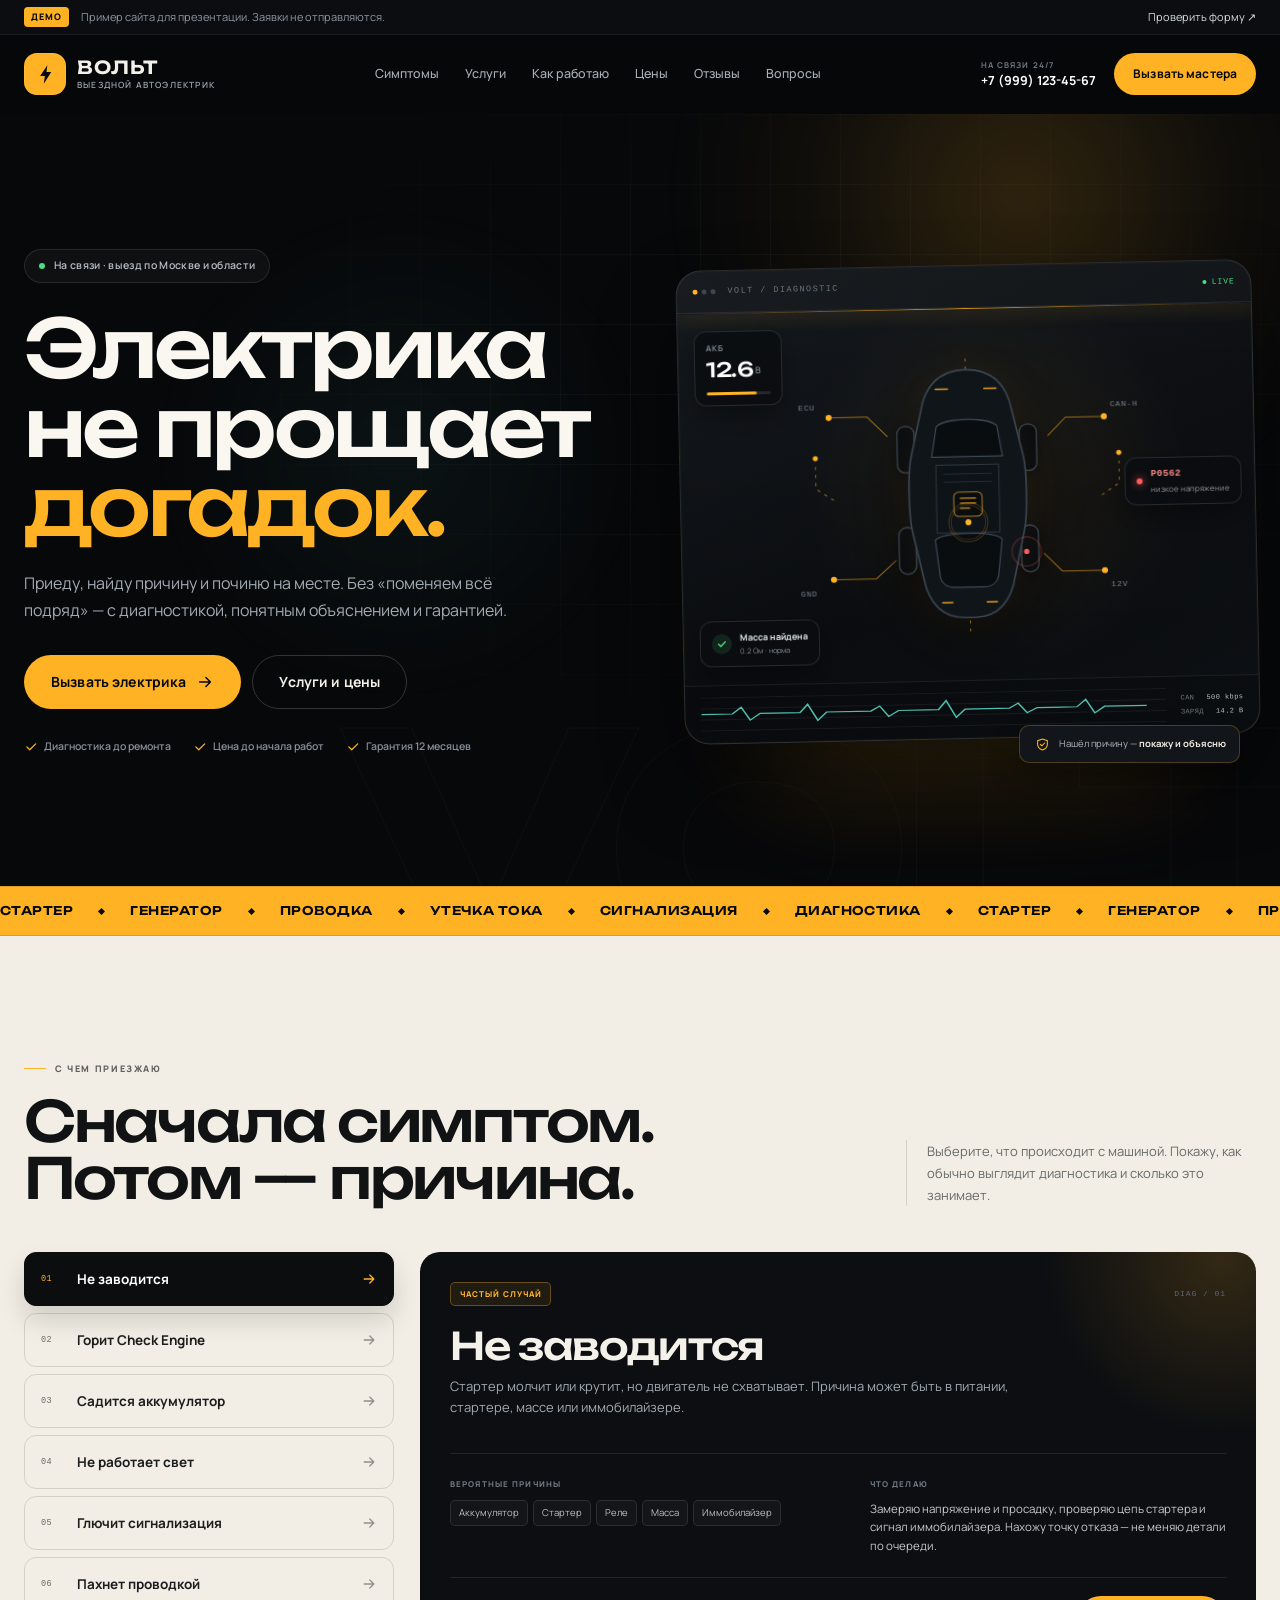
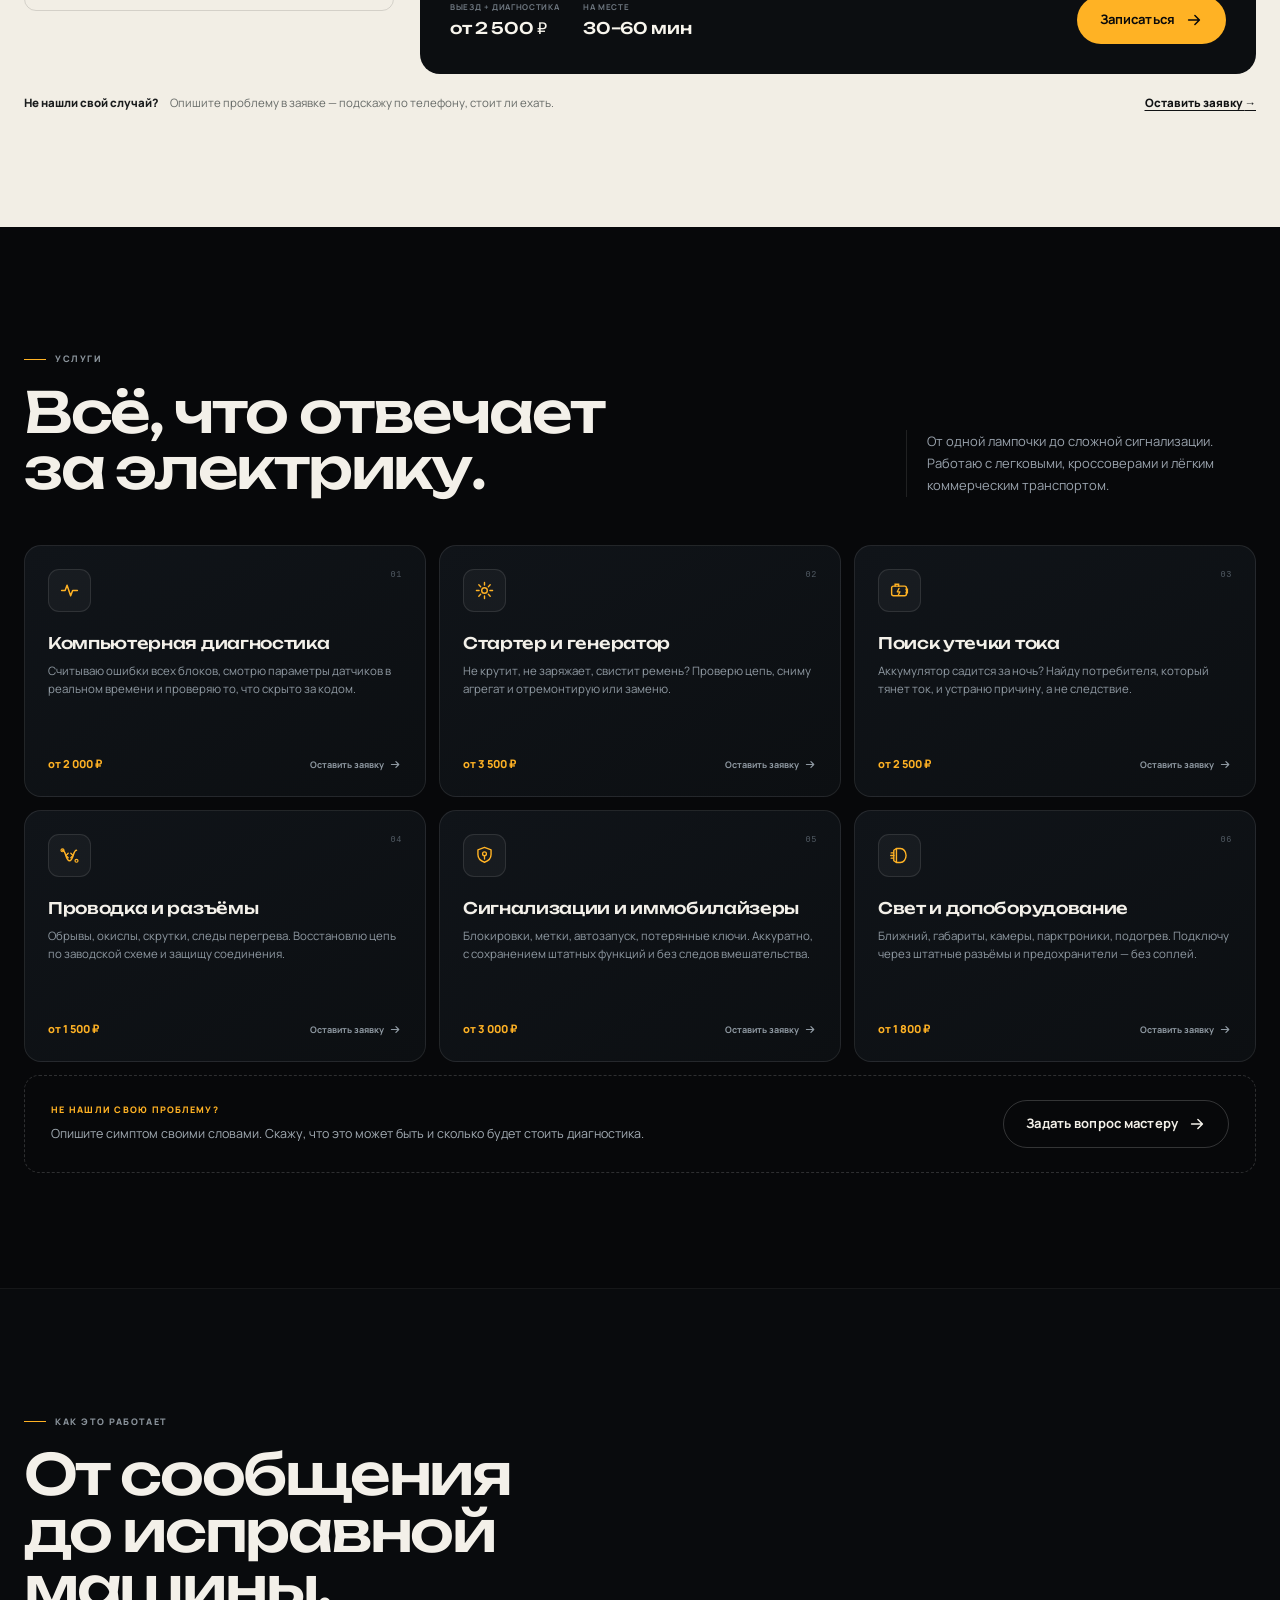
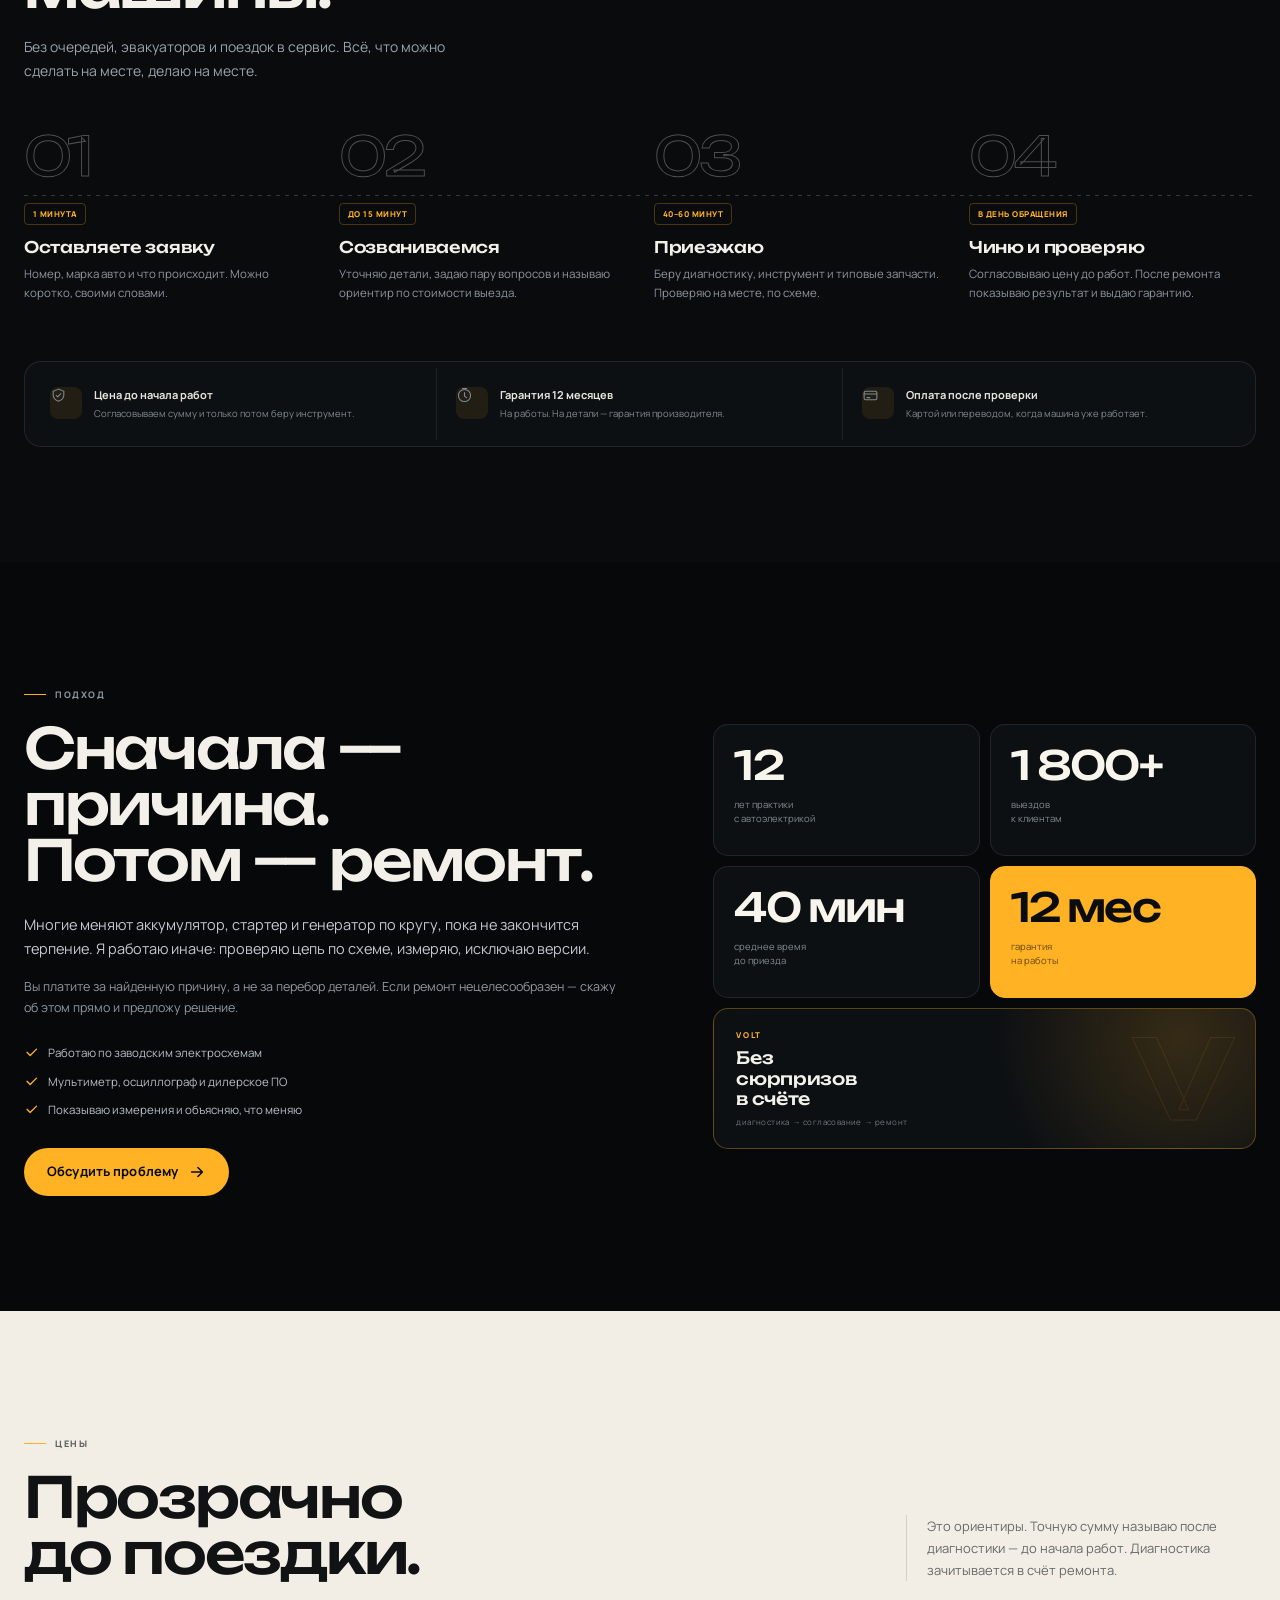
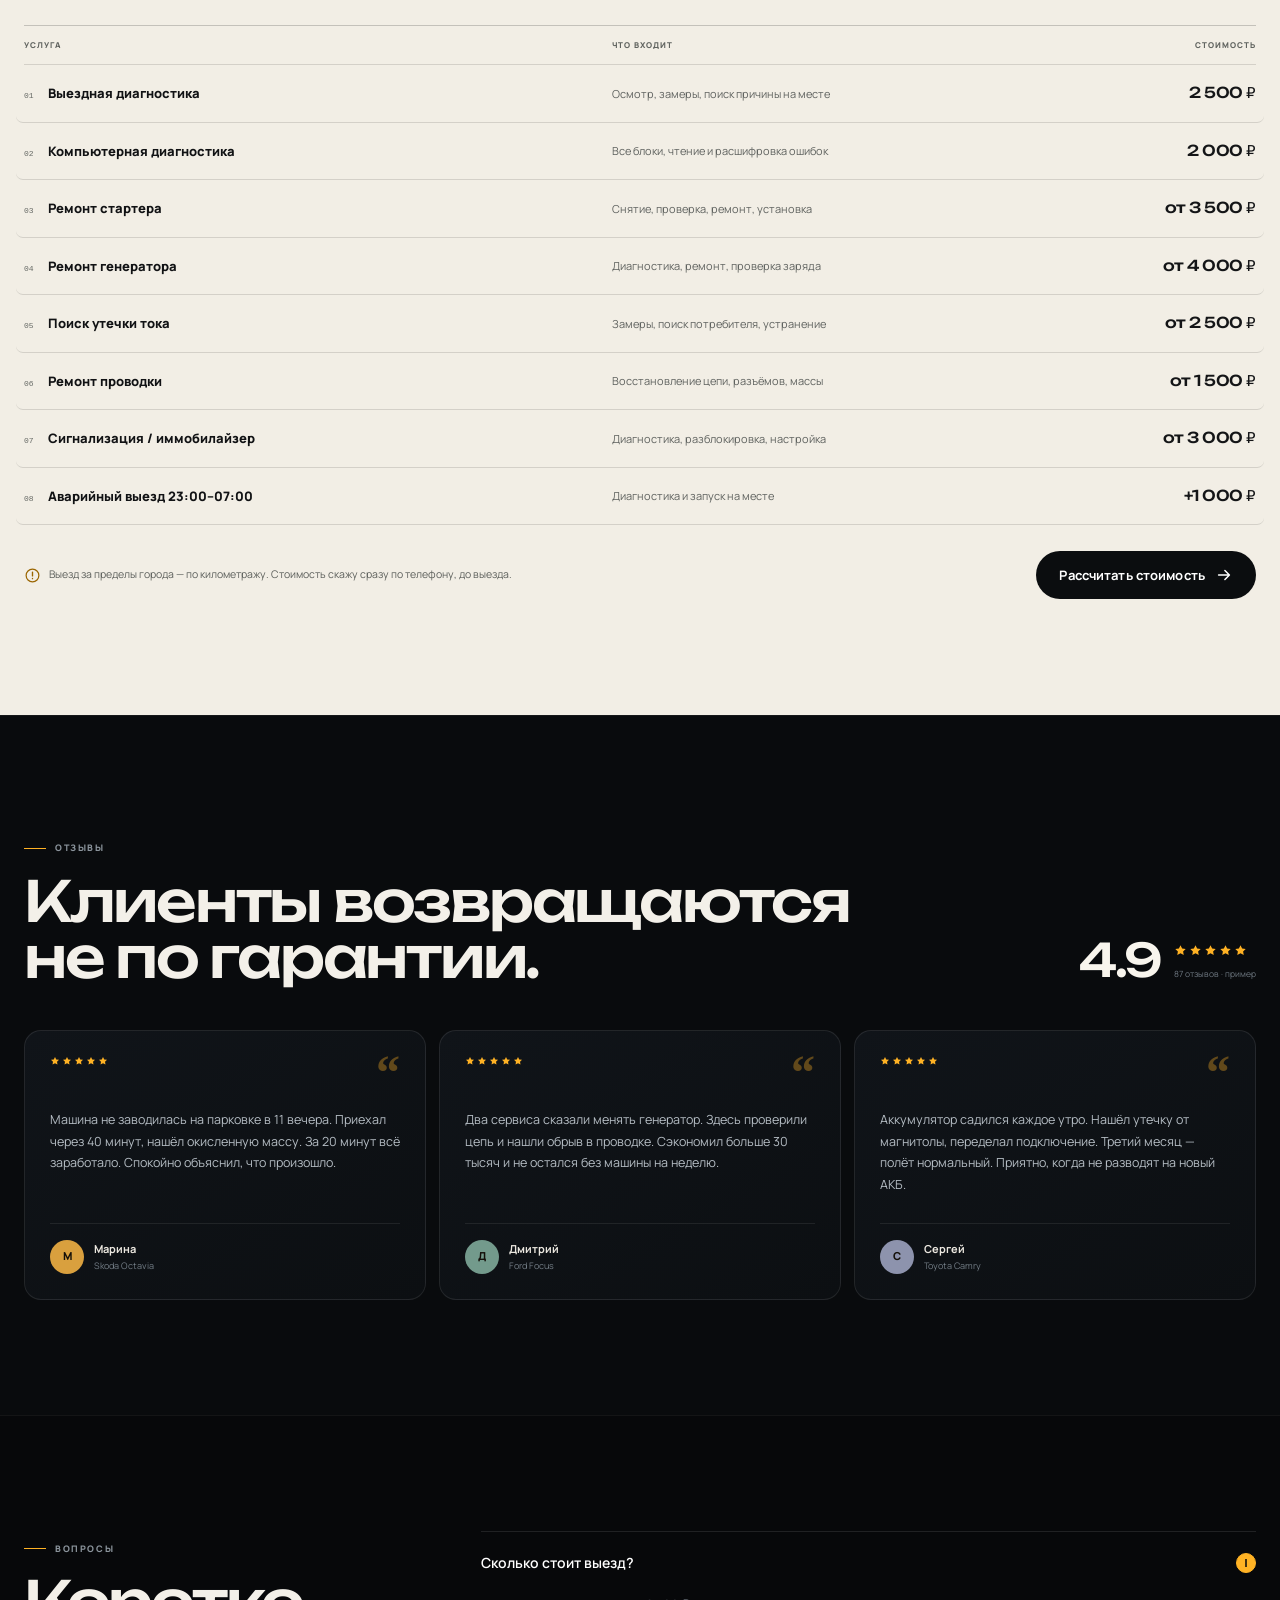
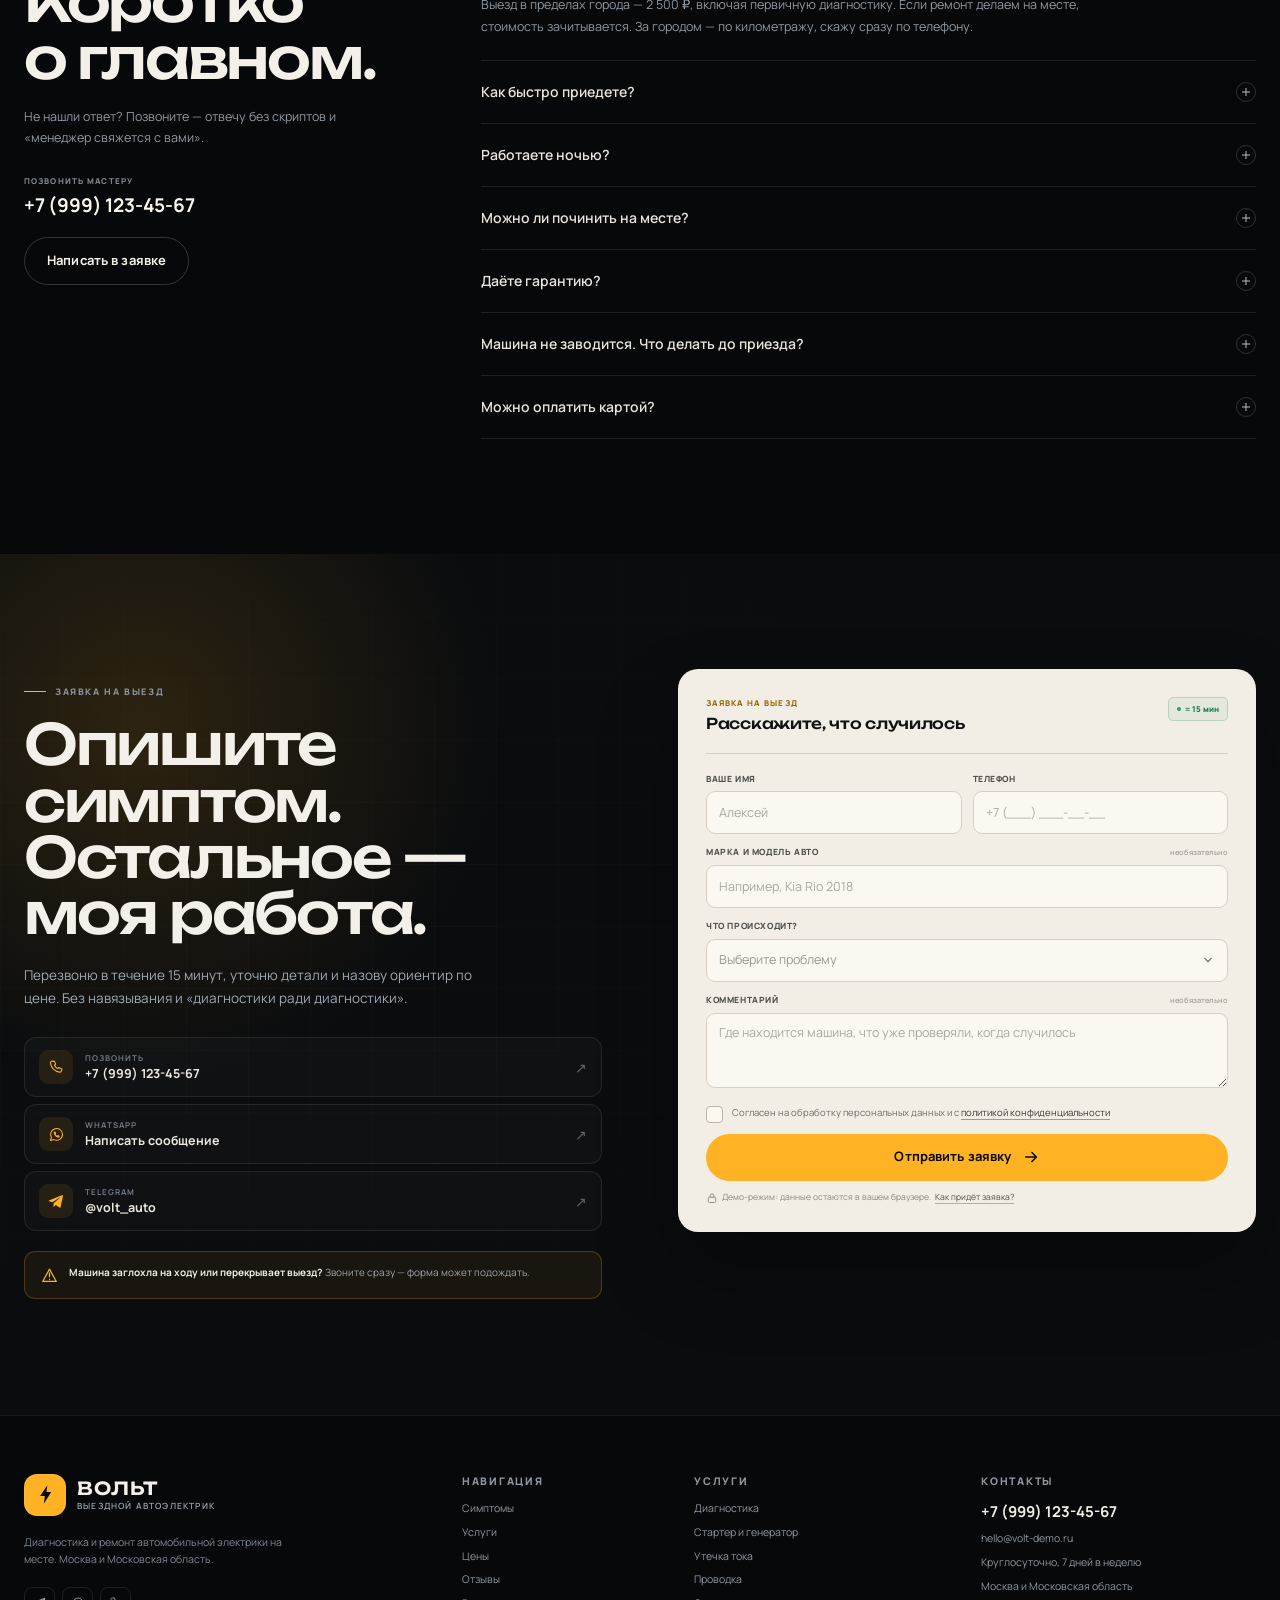
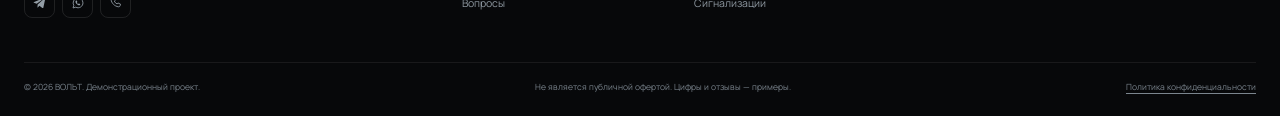
==== commit 6e4445ea: "Tidy config and add social image metadata" ====
--- a/index.html
+++ b/index.html
@@ -15,6 +15,9 @@
   <meta property="og:description" content="Приеду, найду причину и починю на месте. Диагностика без «поменяем всё подряд».">
   <meta property="og:url" content="https://kipatich.github.io/avtoelektrik-demo/">
   <meta property="og:image" content="https://kipatich.github.io/avtoelektrik-demo/assets/img/og.png">
+  <meta property="og:image:width" content="1200">
+  <meta property="og:image:height" content="630">
+  <meta property="og:image:alt" content="ВОЛЬТ — выездной автоэлектрик. Электрика не прощает догадок.">
   <meta name="twitter:card" content="summary_large_image">
 
   <link rel="icon" href="assets/img/favicon.svg" type="image/svg+xml">
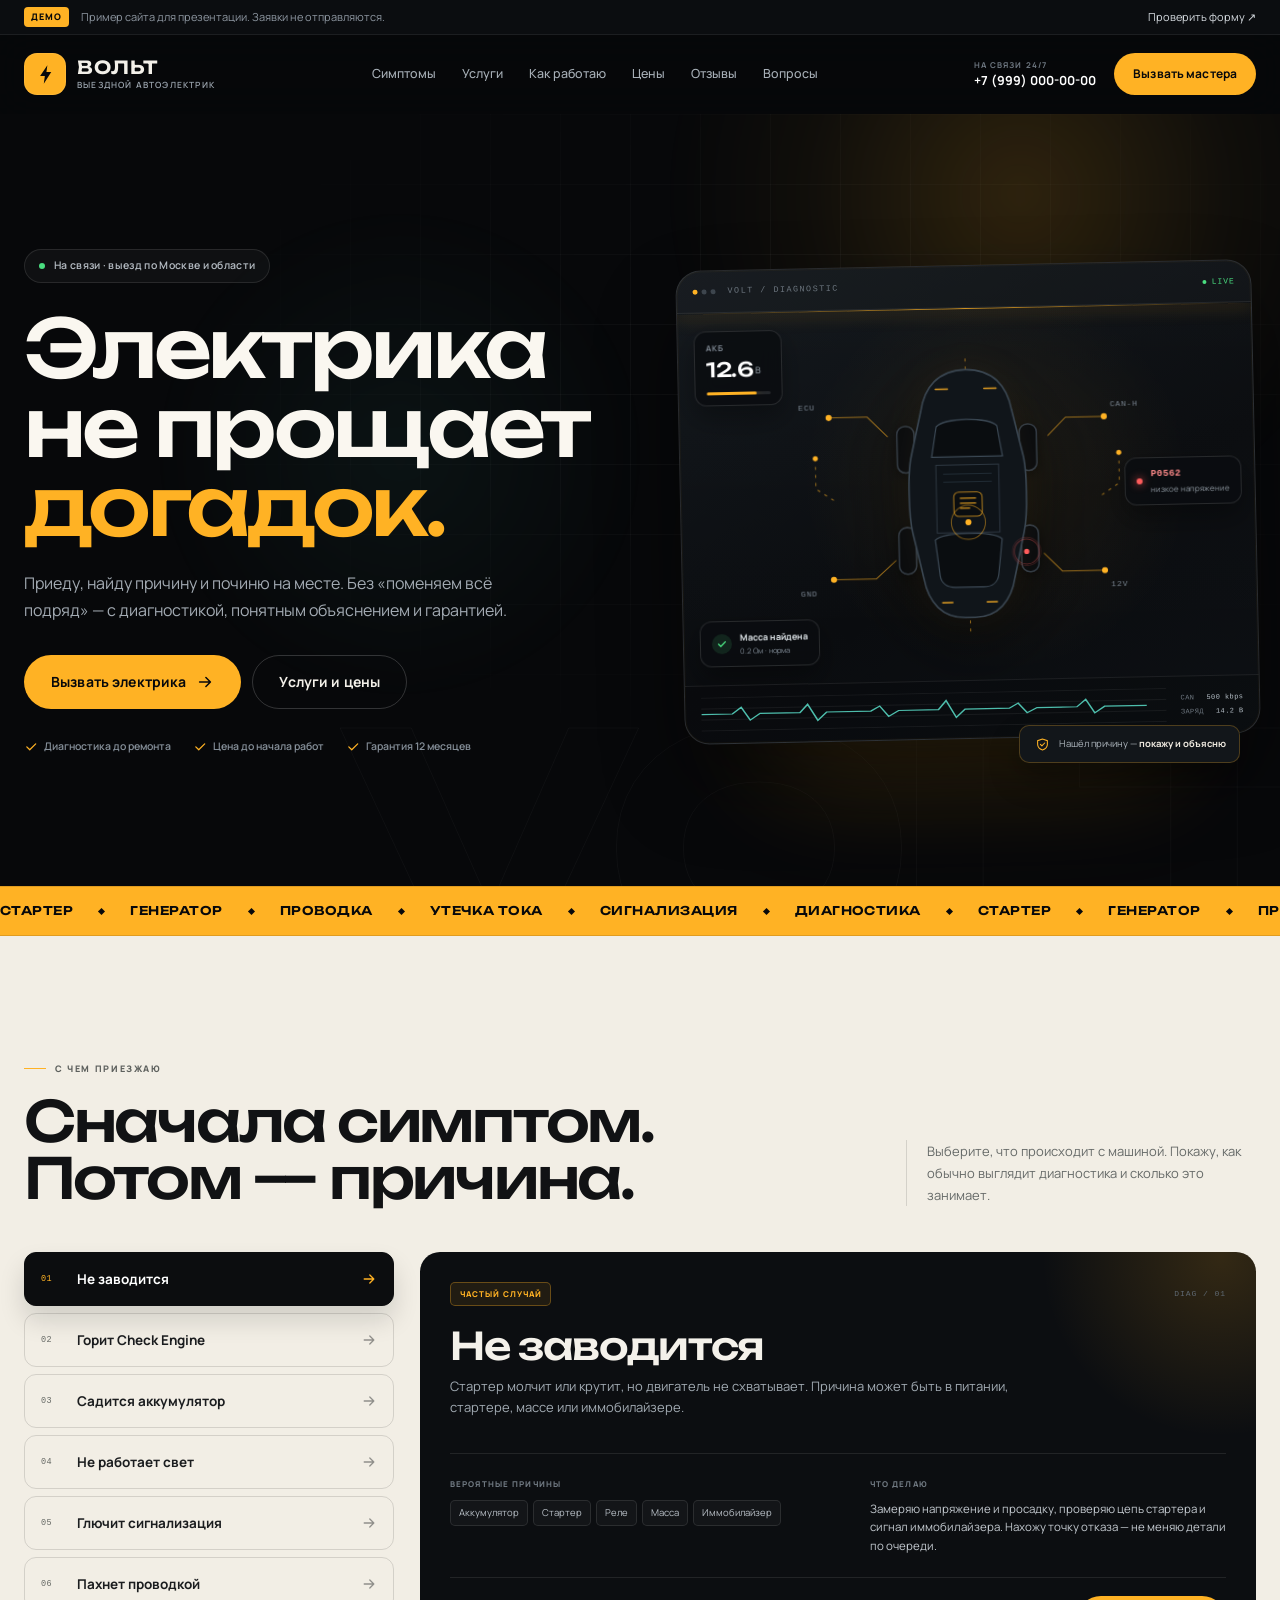
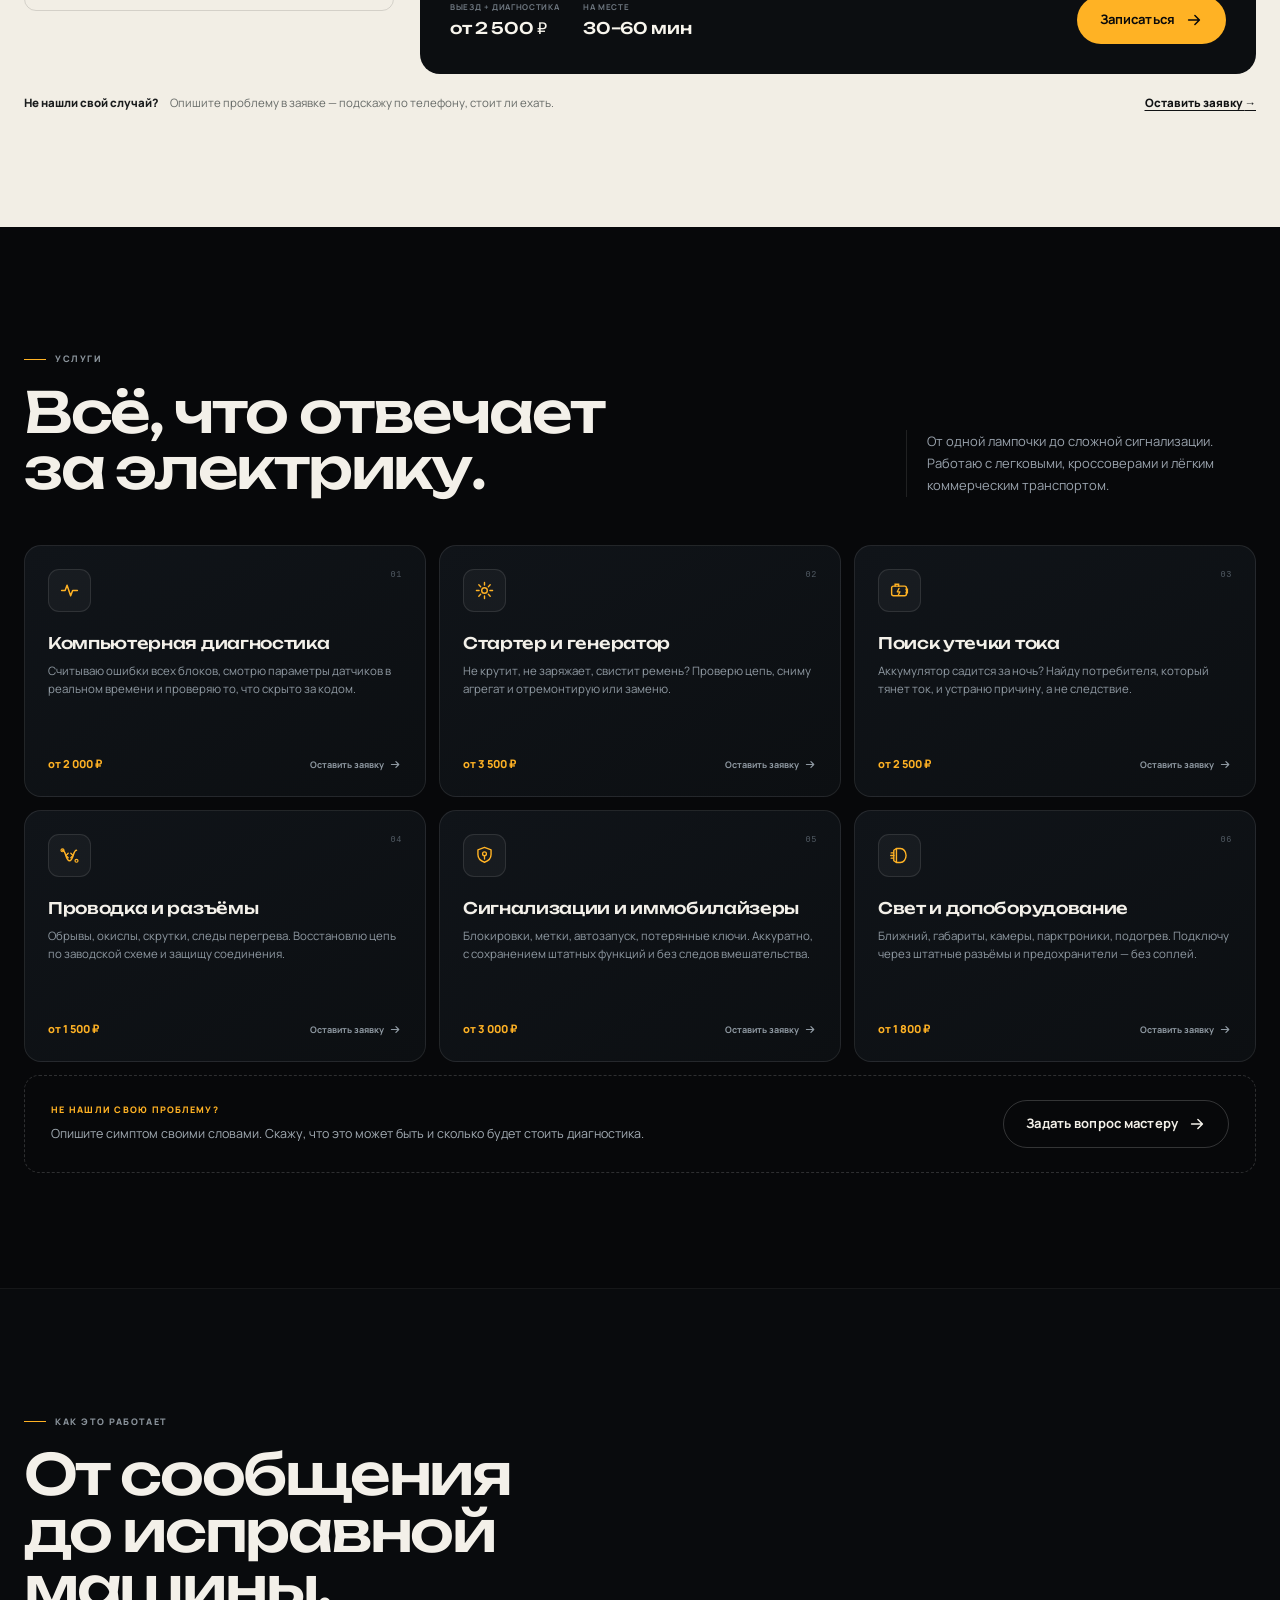
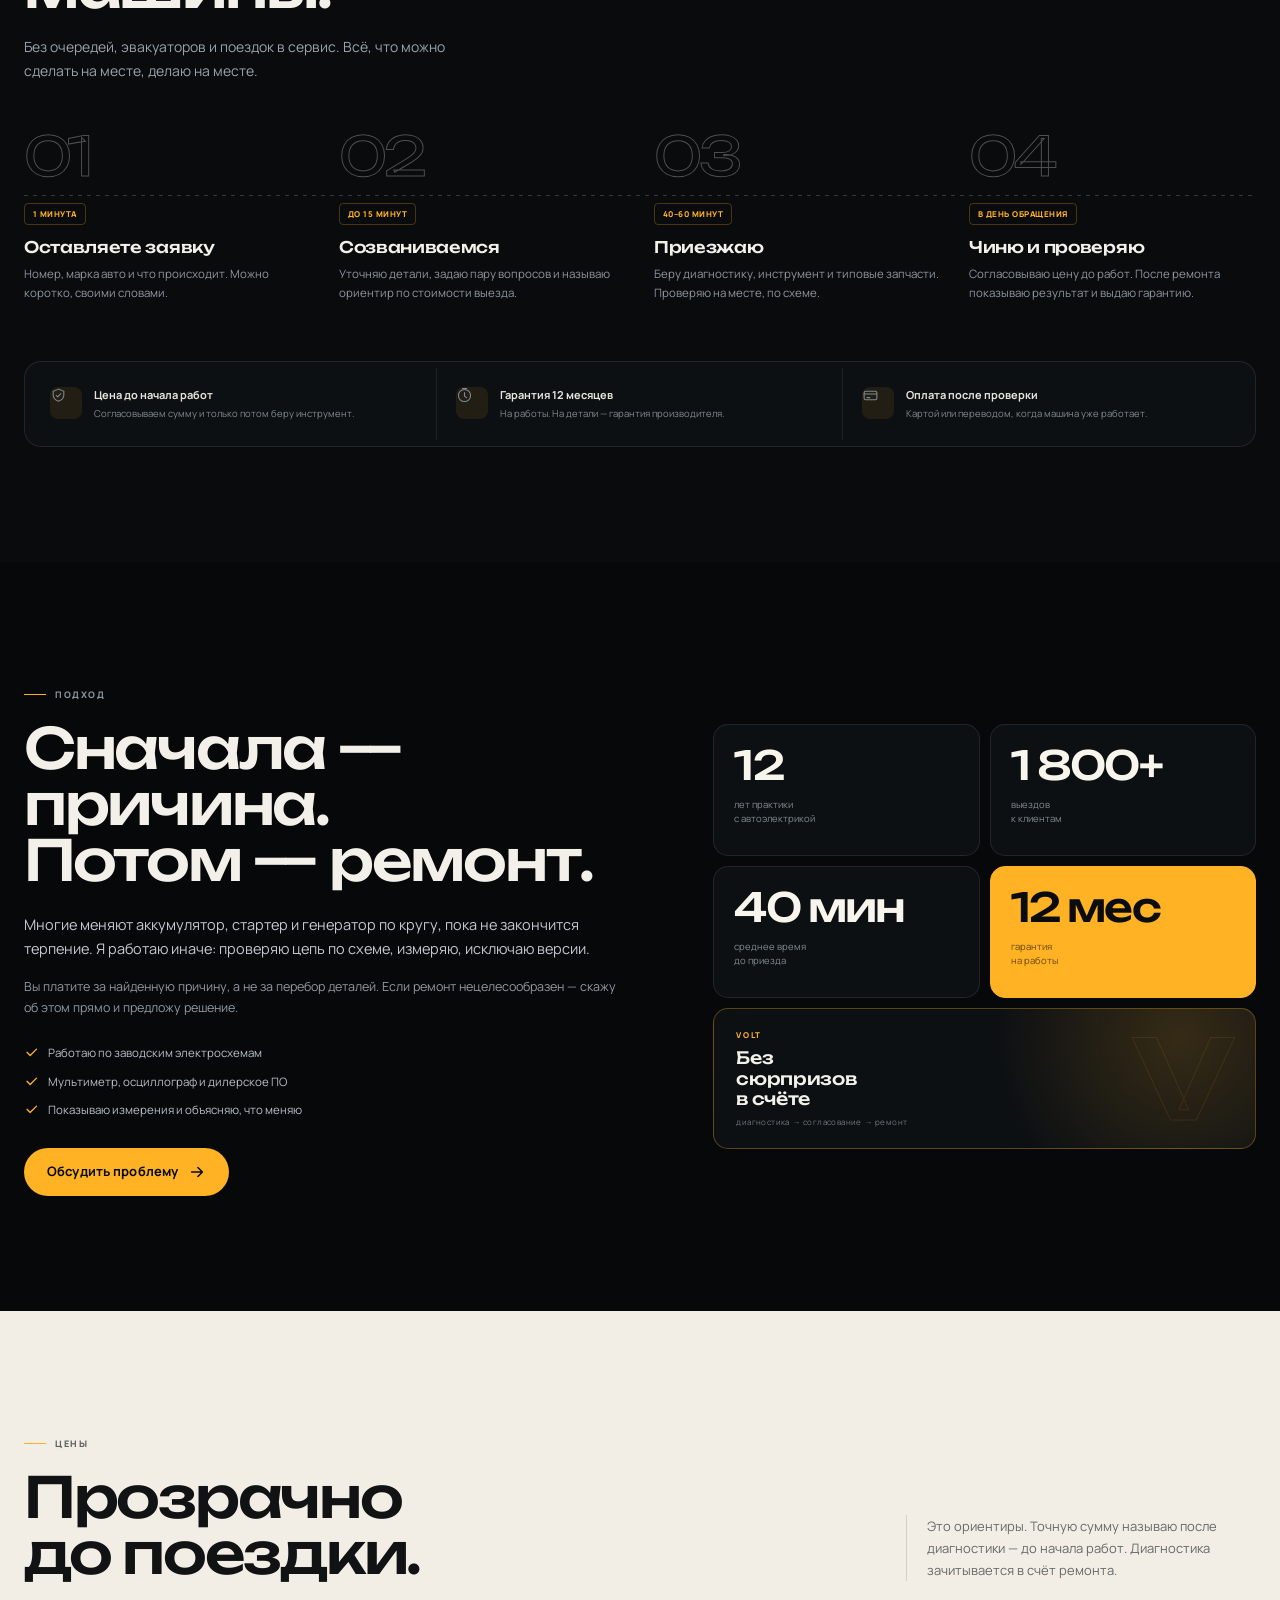
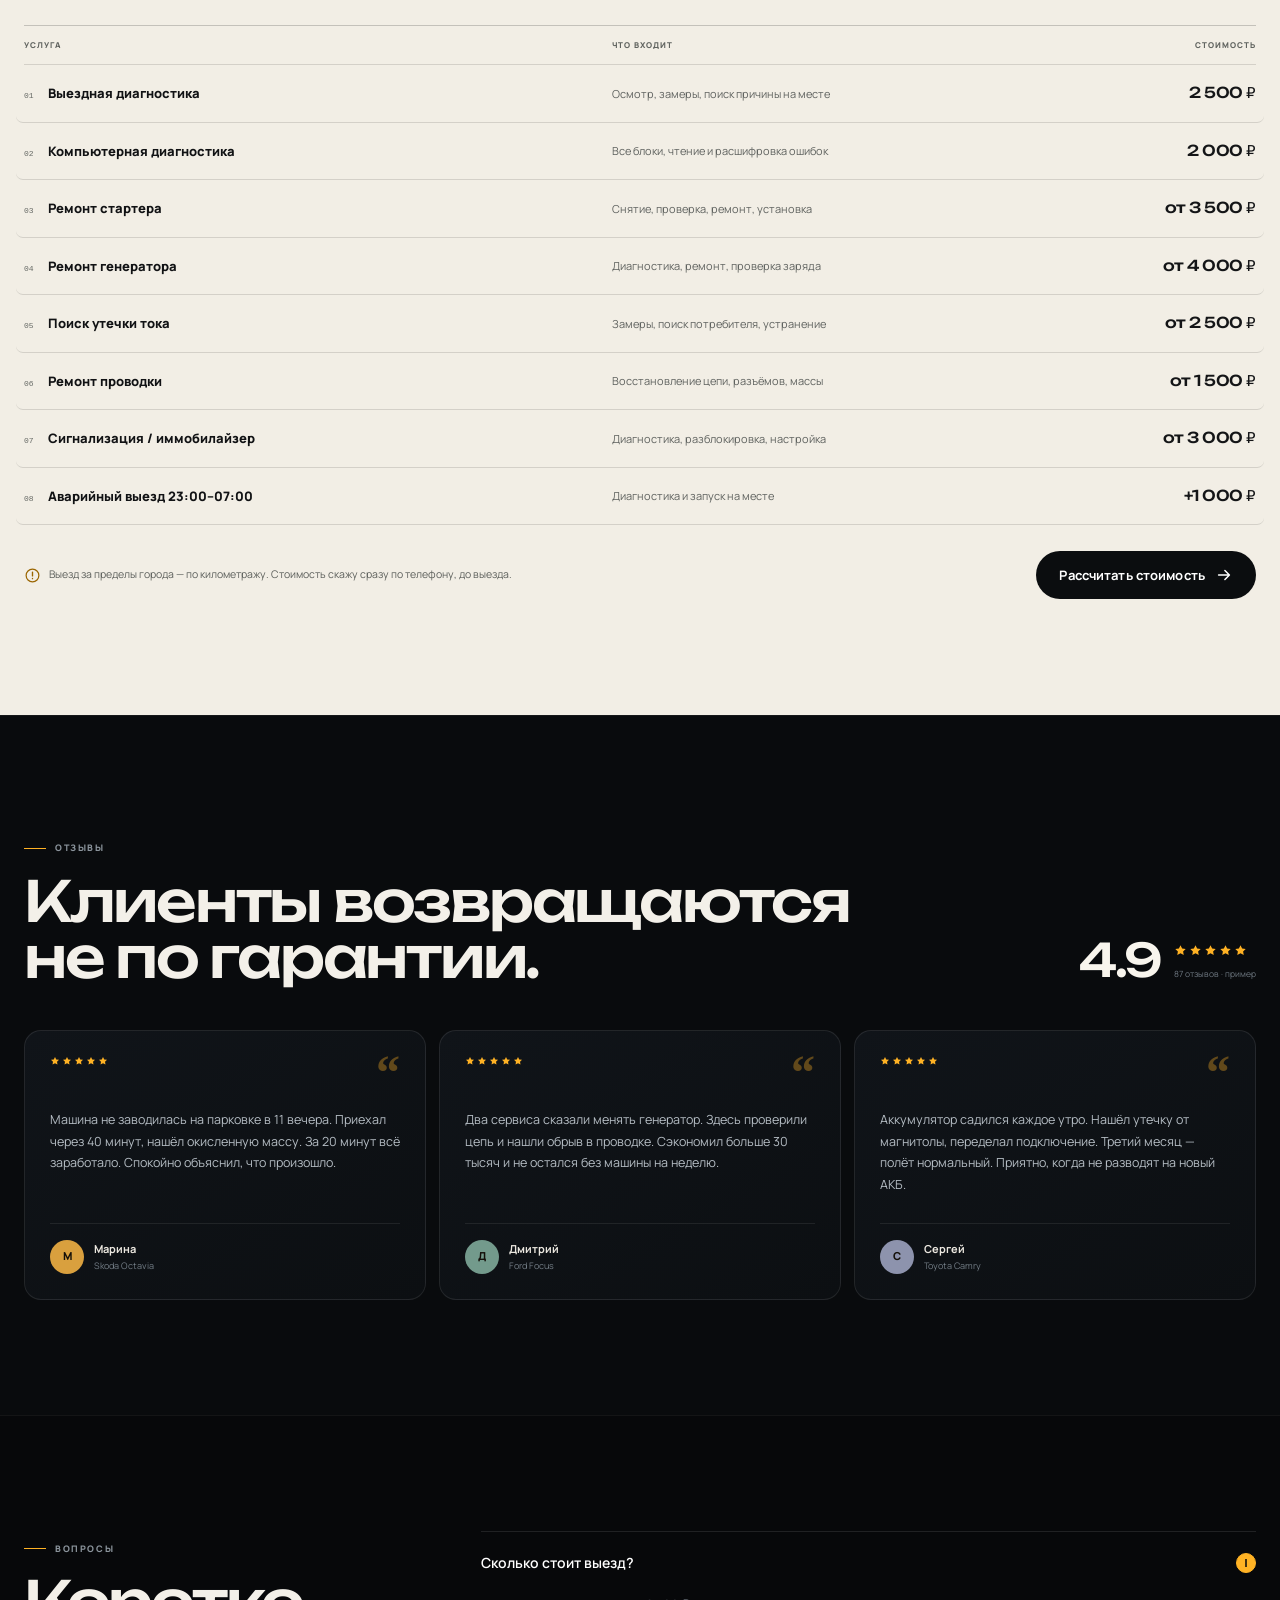
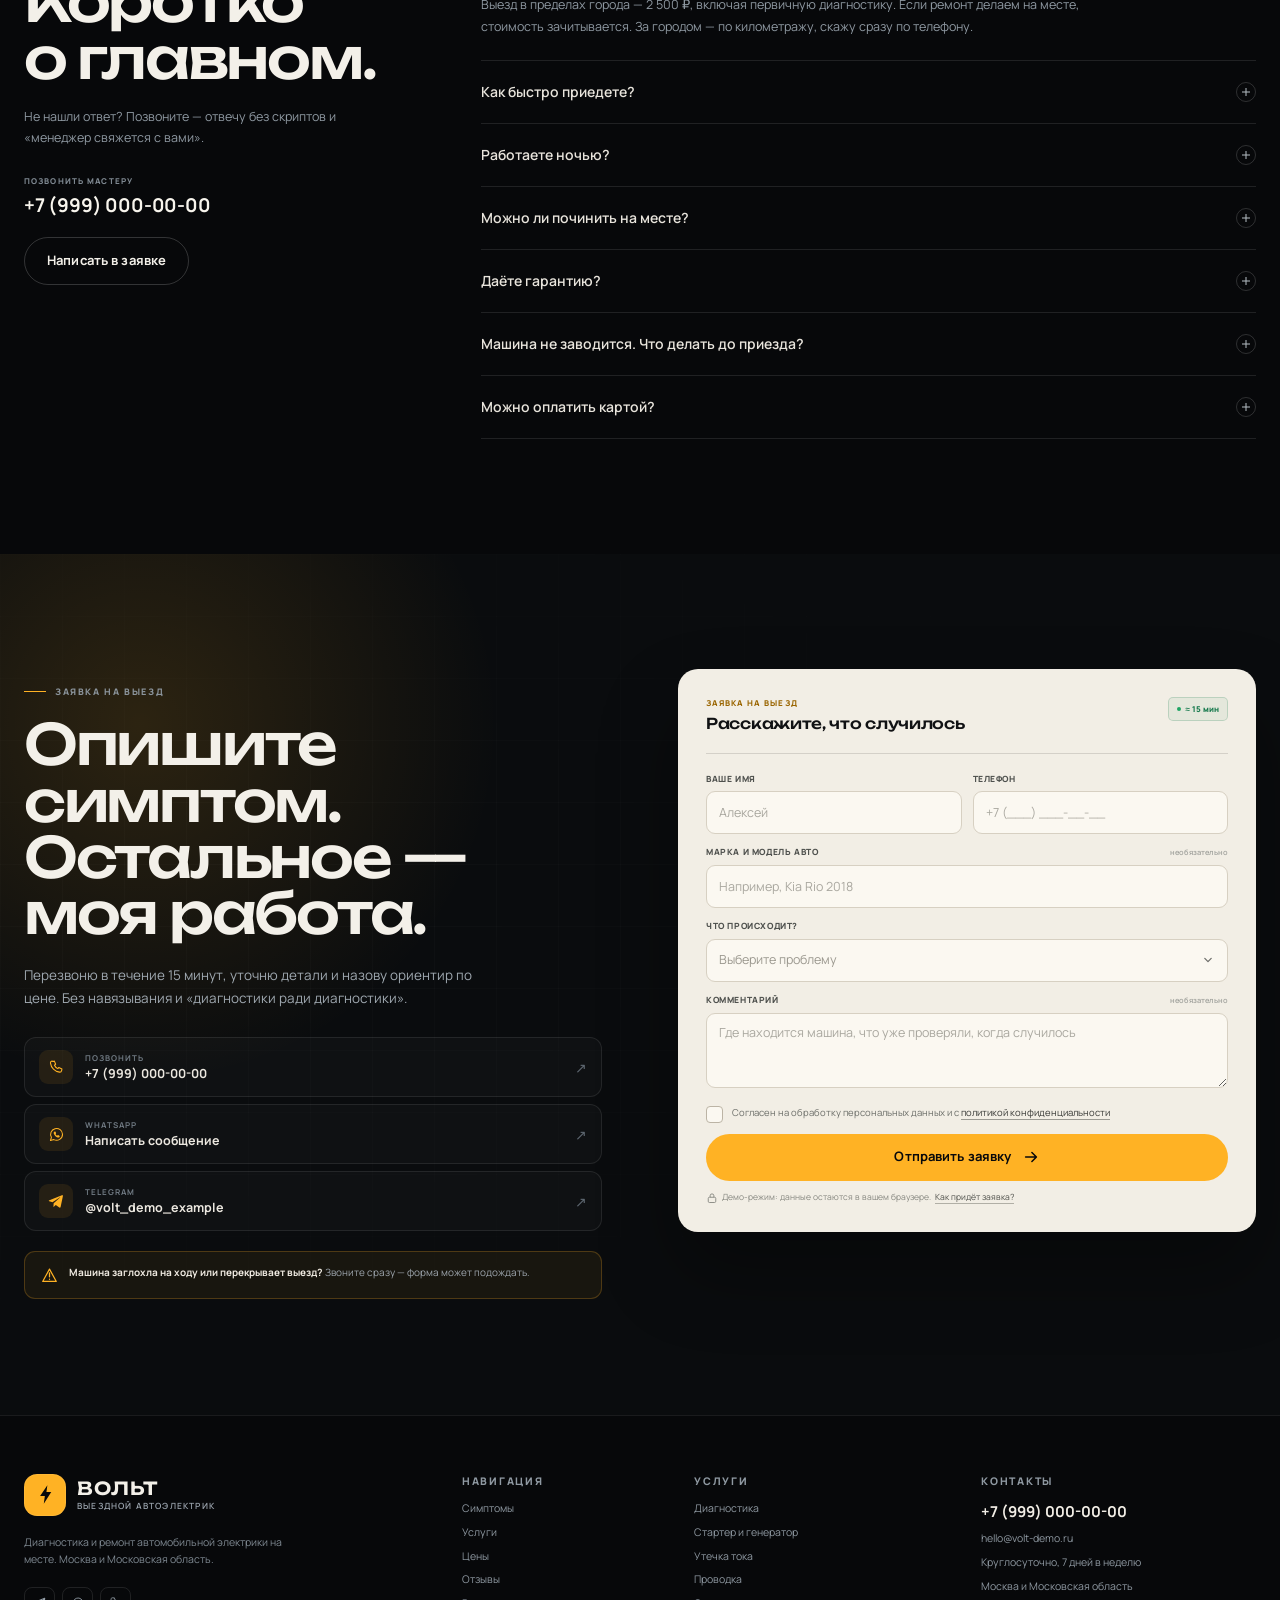
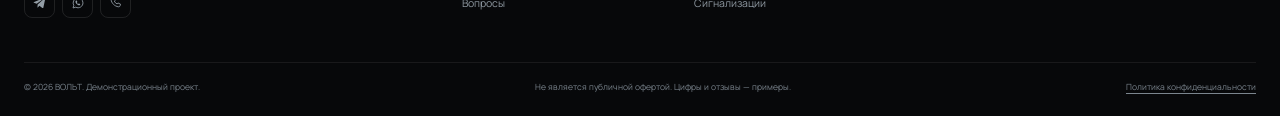
==== commit f42e7fb0: "Use safe placeholder contacts for the demo" ====
--- a/index.html
+++ b/index.html
@@ -34,7 +34,7 @@
     "name": "ВОЛЬТ — выездной автоэлектрик",
     "description": "Выездная диагностика и ремонт автомобильной электрики.",
     "url": "https://kipatich.github.io/avtoelektrik-demo/",
-    "telephone": "+7-999-123-45-67",
+    "telephone": "+7-999-000-00-00",
     "priceRange": "1500-15000 RUB",
     "areaServed": "Москва и Московская область",
     "openingHours": "Mo-Su 00:00-24:00"
@@ -76,9 +76,9 @@
       </nav>
 
       <div class="header__actions">
-        <a class="header__phone" href="tel:+79991234567" data-phone-link>
+        <a class="header__phone" href="tel:+79990000000" data-phone-link>
           <span>На связи 24/7</span>
-          <strong data-phone>+7 (999) 123-45-67</strong>
+          <strong data-phone>+7 (999) 000-00-00</strong>
         </a>
         <a class="btn btn--primary btn--sm header__cta" href="#lead">Вызвать мастера</a>
         <button class="burger" type="button" aria-label="Открыть меню" aria-expanded="false" aria-controls="mobileMenu">
@@ -98,9 +98,9 @@
       <a href="#faq"><span>06</span>Вопросы</a>
     </nav>
     <div class="mobile-menu__foot">
-      <a class="mobile-menu__phone" href="tel:+79991234567" data-phone-link>
+      <a class="mobile-menu__phone" href="tel:+79990000000" data-phone-link>
         <span>Позвонить сейчас</span>
-        <strong data-phone>+7 (999) 123-45-67</strong>
+        <strong data-phone>+7 (999) 000-00-00</strong>
       </a>
       <a class="btn btn--primary" href="#lead">Оставить заявку</a>
       <p data-hours>Круглосуточно, 7 дней в неделю</p>
@@ -699,9 +699,9 @@
           <span class="eyebrow eyebrow--light"><i></i>Вопросы</span>
           <h2>Коротко<br>о главном.</h2>
           <p>Не нашли ответ? Позвоните — отвечу без скриптов и «менеджер свяжется с вами».</p>
-          <a class="faq__phone" href="tel:+79991234567" data-phone-link>
+          <a class="faq__phone" href="tel:+79990000000" data-phone-link>
             <span>Позвонить мастеру</span>
-            <strong data-phone>+7 (999) 123-45-67</strong>
+            <strong data-phone>+7 (999) 000-00-00</strong>
           </a>
           <a class="btn btn--ghost" href="#lead">Написать в заявке</a>
         </div>
@@ -749,19 +749,19 @@
           <p class="lead__sub">Перезвоню в течение 15 минут, уточню детали и назову ориентир по цене. Без навязывания и «диагностики ради диагностики».</p>
 
           <div class="contact-list">
-            <a class="contact-row" href="tel:+79991234567" data-phone-link>
+            <a class="contact-row" href="tel:+79990000000" data-phone-link>
               <span class="contact-row__icon"><svg viewBox="0 0 24 24" fill="none" aria-hidden="true"><path d="M6.7 3.5 9 3l1.8 4.4-1.7 1.4c.9 2.1 2.7 3.9 4.8 4.8l1.4-1.7L19.7 14l-.5 2.3c-.3 1.4-1.6 2.4-3 2.2C9.6 17.7 4.3 12.4 3.5 5.9c-.2-1.4.8-2.7 2.2-3Z" stroke="currentColor" stroke-width="1.5" stroke-linejoin="round"/></svg></span>
-              <span class="contact-row__text"><small>Позвонить</small><strong data-phone>+7 (999) 123-45-67</strong></span>
+              <span class="contact-row__text"><small>Позвонить</small><strong data-phone>+7 (999) 000-00-00</strong></span>
               <span class="contact-row__arrow" aria-hidden="true">↗</span>
             </a>
-            <a class="contact-row" href="https://wa.me/79991234567" data-wa-link target="_blank" rel="noopener">
+            <a class="contact-row" href="https://wa.me/79990000000" data-wa-link target="_blank" rel="noopener">
               <span class="contact-row__icon"><svg viewBox="0 0 24 24" fill="none" aria-hidden="true"><path d="M20.5 11.7a8.4 8.4 0 0 1-12.3 7.5L3.5 20.5l1.3-4.5a8.4 8.4 0 1 1 15.7-4.3Z" stroke="currentColor" stroke-width="1.5" stroke-linejoin="round"/><path d="M8.8 8.3c.2-.5.5-.5.8-.5h.5c.2 0 .4 0 .6.5l.7 1.7c.1.2 0 .4-.1.6l-.5.6c-.1.2-.2.3-.1.5.4.8 1.1 1.5 1.9 1.9.2.1.4 0 .5-.1l.6-.6c.2-.2.4-.2.6-.1l1.7.8c.4.2.5.3.5.5 0 .2 0 .9-.3 1.3-.3.4-.9.8-1.5.8-1.2 0-3-.8-4.5-2.2-1.4-1.4-2.2-3.2-2.2-4.4 0-.6.4-1.1.8-1.3Z" fill="currentColor"/></svg></span>
               <span class="contact-row__text"><small>WhatsApp</small><strong>Написать сообщение</strong></span>
               <span class="contact-row__arrow" aria-hidden="true">↗</span>
             </a>
-            <a class="contact-row" href="https://t.me/volt_auto" data-tg-link target="_blank" rel="noopener">
+            <a class="contact-row" href="https://t.me/volt_demo_example" data-tg-link target="_blank" rel="noopener">
               <span class="contact-row__icon"><svg viewBox="0 0 24 24" fill="none" aria-hidden="true"><path d="m21 4.5-3.2 15.1c-.2 1.1-.9 1.4-1.8.9l-5-3.7-2.4 2.3c-.3.3-.5.5-1 .5l.4-5 9.1-8.2c.4-.4-.1-.6-.6-.2L6.3 13.1 1.8 11.7c-1-.3-1-1 .2-1.5L19.6 3c.8-.3 1.5.2 1.4 1.5Z" fill="currentColor"/></svg></span>
-              <span class="contact-row__text"><small>Telegram</small><strong>@volt_auto</strong></span>
+              <span class="contact-row__text"><small>Telegram</small><strong>@volt_demo_example</strong></span>
               <span class="contact-row__arrow" aria-hidden="true">↗</span>
             </a>
           </div>
@@ -871,9 +871,9 @@
           </a>
           <p>Диагностика и ремонт автомобильной электрики на месте. <span data-city>Москва и Московская область</span>.</p>
           <div class="footer__social">
-            <a href="https://t.me/volt_auto" data-tg-link target="_blank" rel="noopener" aria-label="Telegram"><svg viewBox="0 0 24 24" fill="none"><path d="m21 4.5-3.2 15.1c-.2 1.1-.9 1.4-1.8.9l-5-3.7-2.4 2.3c-.3.3-.5.5-1 .5l.4-5 9.1-8.2c.4-.4-.1-.6-.6-.2L6.3 13.1 1.8 11.7c-1-.3-1-1 .2-1.5L19.6 3c.8-.3 1.5.2 1.4 1.5Z" fill="currentColor"/></svg></a>
-            <a href="https://wa.me/79991234567" data-wa-link target="_blank" rel="noopener" aria-label="WhatsApp"><svg viewBox="0 0 24 24" fill="none"><path d="M20.5 11.7a8.4 8.4 0 0 1-12.3 7.5L3.5 20.5l1.3-4.5a8.4 8.4 0 1 1 15.7-4.3Z" stroke="currentColor" stroke-width="1.5"/><path d="M8.2 8.1c.2-.4.4-.4.7-.4h.6c.2 0 .4 0 .5.4l.8 1.9c.1.2 0 .4-.1.6l-.5.6c-.1.1-.2.3-.1.5.4.8 1.1 1.5 1.9 1.9.2.1.4 0 .5-.1l.6-.6c.2-.2.3-.2.6-.1l1.7.8c.3.2.4.3.4.5 0 .2 0 .9-.3 1.2-.3.4-.9.7-1.4.7-1.2 0-2.9-.8-4.3-2.1-1.3-1.3-2.1-3-2.1-4.2 0-.6.3-1.1.7-1.4Z" fill="currentColor"/></svg></a>
-            <a href="tel:+79991234567" data-phone-link aria-label="Позвонить"><svg viewBox="0 0 24 24" fill="none"><path d="M6.7 3.5 9 3l1.8 4.4-1.7 1.4c.9 2.1 2.7 3.9 4.8 4.8l1.4-1.7L19.7 14l-.5 2.3c-.3 1.4-1.6 2.4-3 2.2C9.6 17.7 4.3 12.4 3.5 5.9c-.2-1.4.8-2.7 2.2-3Z" stroke="currentColor" stroke-width="1.5" stroke-linejoin="round"/></svg></a>
+            <a href="https://t.me/volt_demo_example" data-tg-link target="_blank" rel="noopener" aria-label="Telegram"><svg viewBox="0 0 24 24" fill="none"><path d="m21 4.5-3.2 15.1c-.2 1.1-.9 1.4-1.8.9l-5-3.7-2.4 2.3c-.3.3-.5.5-1 .5l.4-5 9.1-8.2c.4-.4-.1-.6-.6-.2L6.3 13.1 1.8 11.7c-1-.3-1-1 .2-1.5L19.6 3c.8-.3 1.5.2 1.4 1.5Z" fill="currentColor"/></svg></a>
+            <a href="https://wa.me/79990000000" data-wa-link target="_blank" rel="noopener" aria-label="WhatsApp"><svg viewBox="0 0 24 24" fill="none"><path d="M20.5 11.7a8.4 8.4 0 0 1-12.3 7.5L3.5 20.5l1.3-4.5a8.4 8.4 0 1 1 15.7-4.3Z" stroke="currentColor" stroke-width="1.5"/><path d="M8.2 8.1c.2-.4.4-.4.7-.4h.6c.2 0 .4 0 .5.4l.8 1.9c.1.2 0 .4-.1.6l-.5.6c-.1.1-.2.3-.1.5.4.8 1.1 1.5 1.9 1.9.2.1.4 0 .5-.1l.6-.6c.2-.2.3-.2.6-.1l1.7.8c.3.2.4.3.4.5 0 .2 0 .9-.3 1.2-.3.4-.9.7-1.4.7-1.2 0-2.9-.8-4.3-2.1-1.3-1.3-2.1-3-2.1-4.2 0-.6.3-1.1.7-1.4Z" fill="currentColor"/></svg></a>
+            <a href="tel:+79990000000" data-phone-link aria-label="Позвонить"><svg viewBox="0 0 24 24" fill="none"><path d="M6.7 3.5 9 3l1.8 4.4-1.7 1.4c.9 2.1 2.7 3.9 4.8 4.8l1.4-1.7L19.7 14l-.5 2.3c-.3 1.4-1.6 2.4-3 2.2C9.6 17.7 4.3 12.4 3.5 5.9c-.2-1.4.8-2.7 2.2-3Z" stroke="currentColor" stroke-width="1.5" stroke-linejoin="round"/></svg></a>
           </div>
         </div>
 
@@ -897,7 +897,7 @@
 
         <div class="footer__col footer__col--contacts">
           <span class="footer__title">Контакты</span>
-          <a class="footer__phone" href="tel:+79991234567" data-phone-link data-phone>+7 (999) 123-45-67</a>
+          <a class="footer__phone" href="tel:+79990000000" data-phone-link data-phone>+7 (999) 000-00-00</a>
           <a href="mailto:hello@volt-demo.ru" data-email-link data-email>hello@volt-demo.ru</a>
           <span data-hours>Круглосуточно, 7 дней в неделю</span>
           <span data-city>Москва и Московская область</span>
@@ -913,7 +913,7 @@
   </footer>
 
   <nav class="mobile-bar" aria-label="Быстрые действия">
-    <a class="mobile-bar__call" href="tel:+79991234567" data-phone-link>
+    <a class="mobile-bar__call" href="tel:+79990000000" data-phone-link>
       <svg viewBox="0 0 24 24" fill="none" aria-hidden="true"><path d="M6.7 3.5 9 3l1.8 4.4-1.7 1.4c.9 2.1 2.7 3.9 4.8 4.8l1.4-1.7L19.7 14l-.5 2.3c-.3 1.4-1.6 2.4-3 2.2C9.6 17.7 4.3 12.4 3.5 5.9c-.2-1.4.8-2.7 2.2-3Z" stroke="currentColor" stroke-width="1.6" stroke-linejoin="round"/></svg>
       Позвонить
     </a>
@@ -930,7 +930,7 @@
     <div class="tg-toast__body" id="toastBody"></div>
     <div class="tg-toast__foot">
       <span>Пример уведомления</span>
-      <a href="tel:+79991234567" data-phone-link>Позвонить клиенту</a>
+      <a href="tel:+79990000000" data-phone-link>Позвонить клиенту</a>
     </div>
   </aside>
 
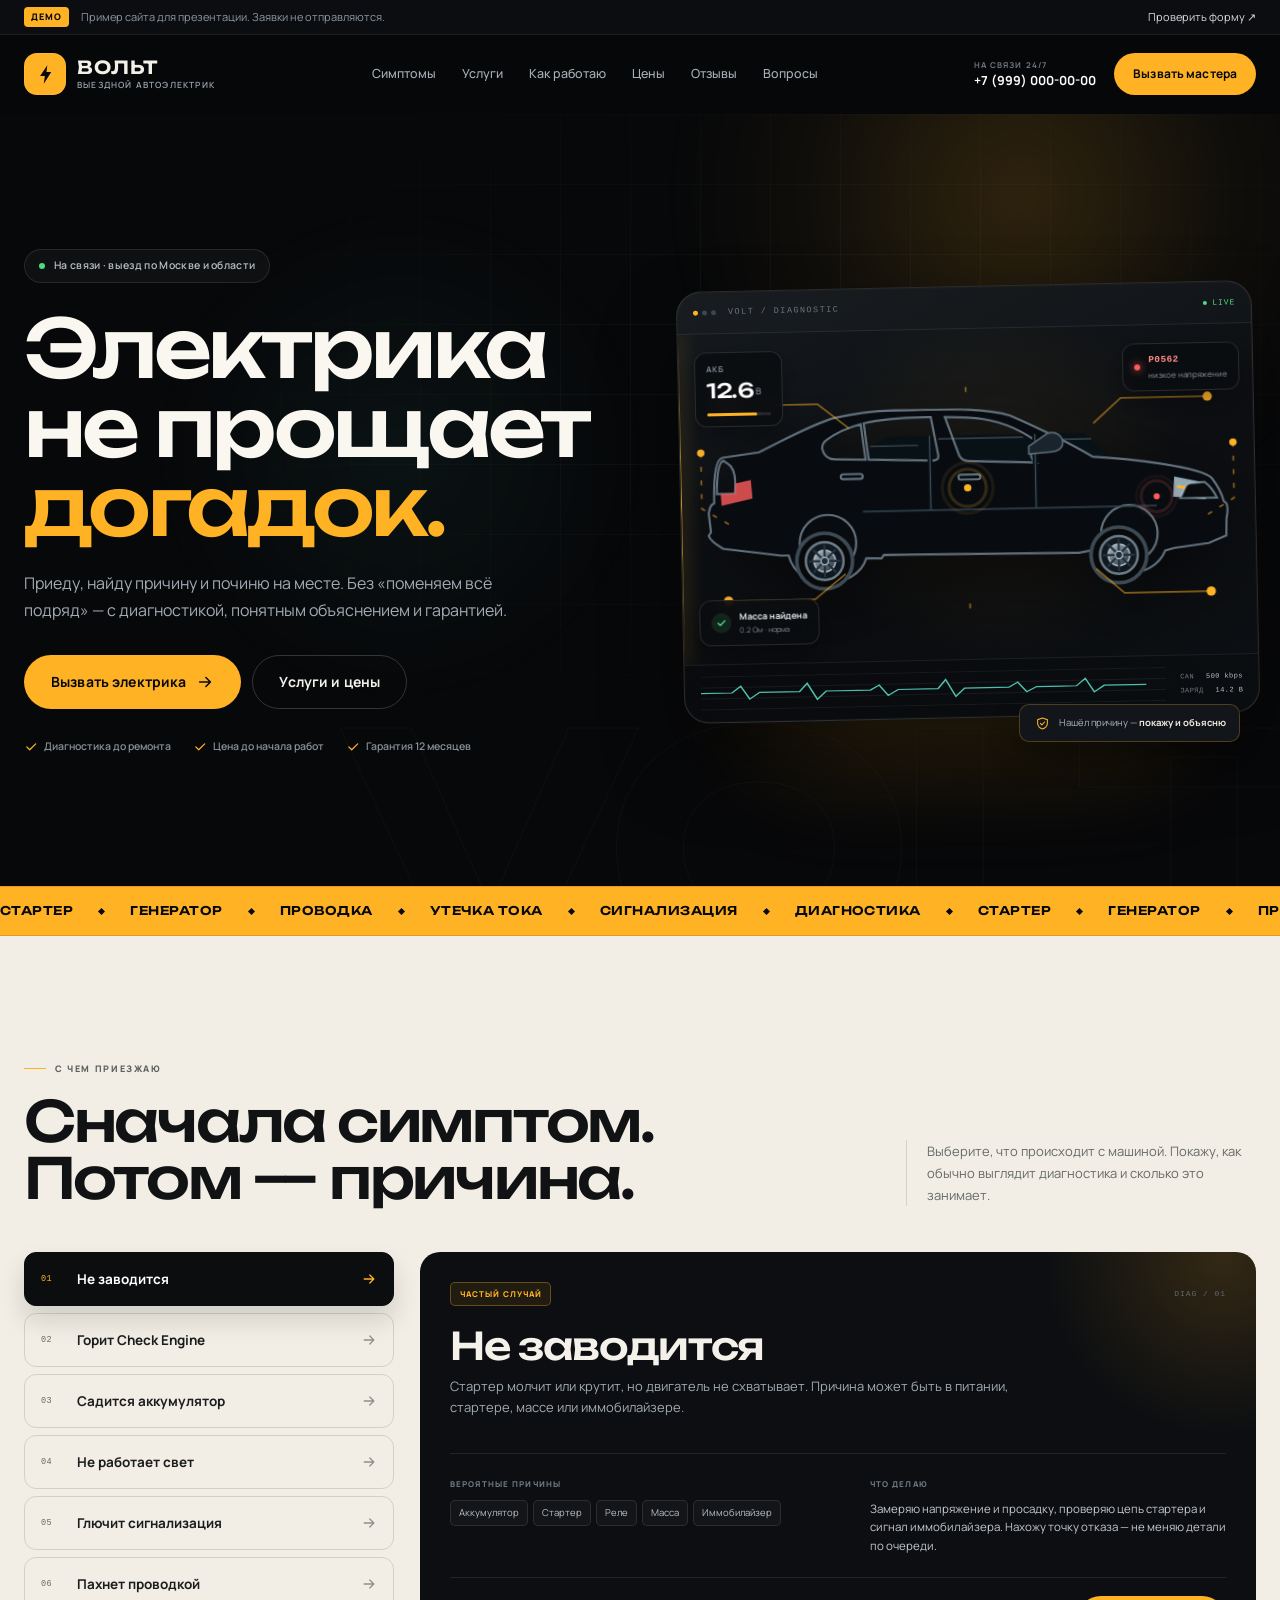
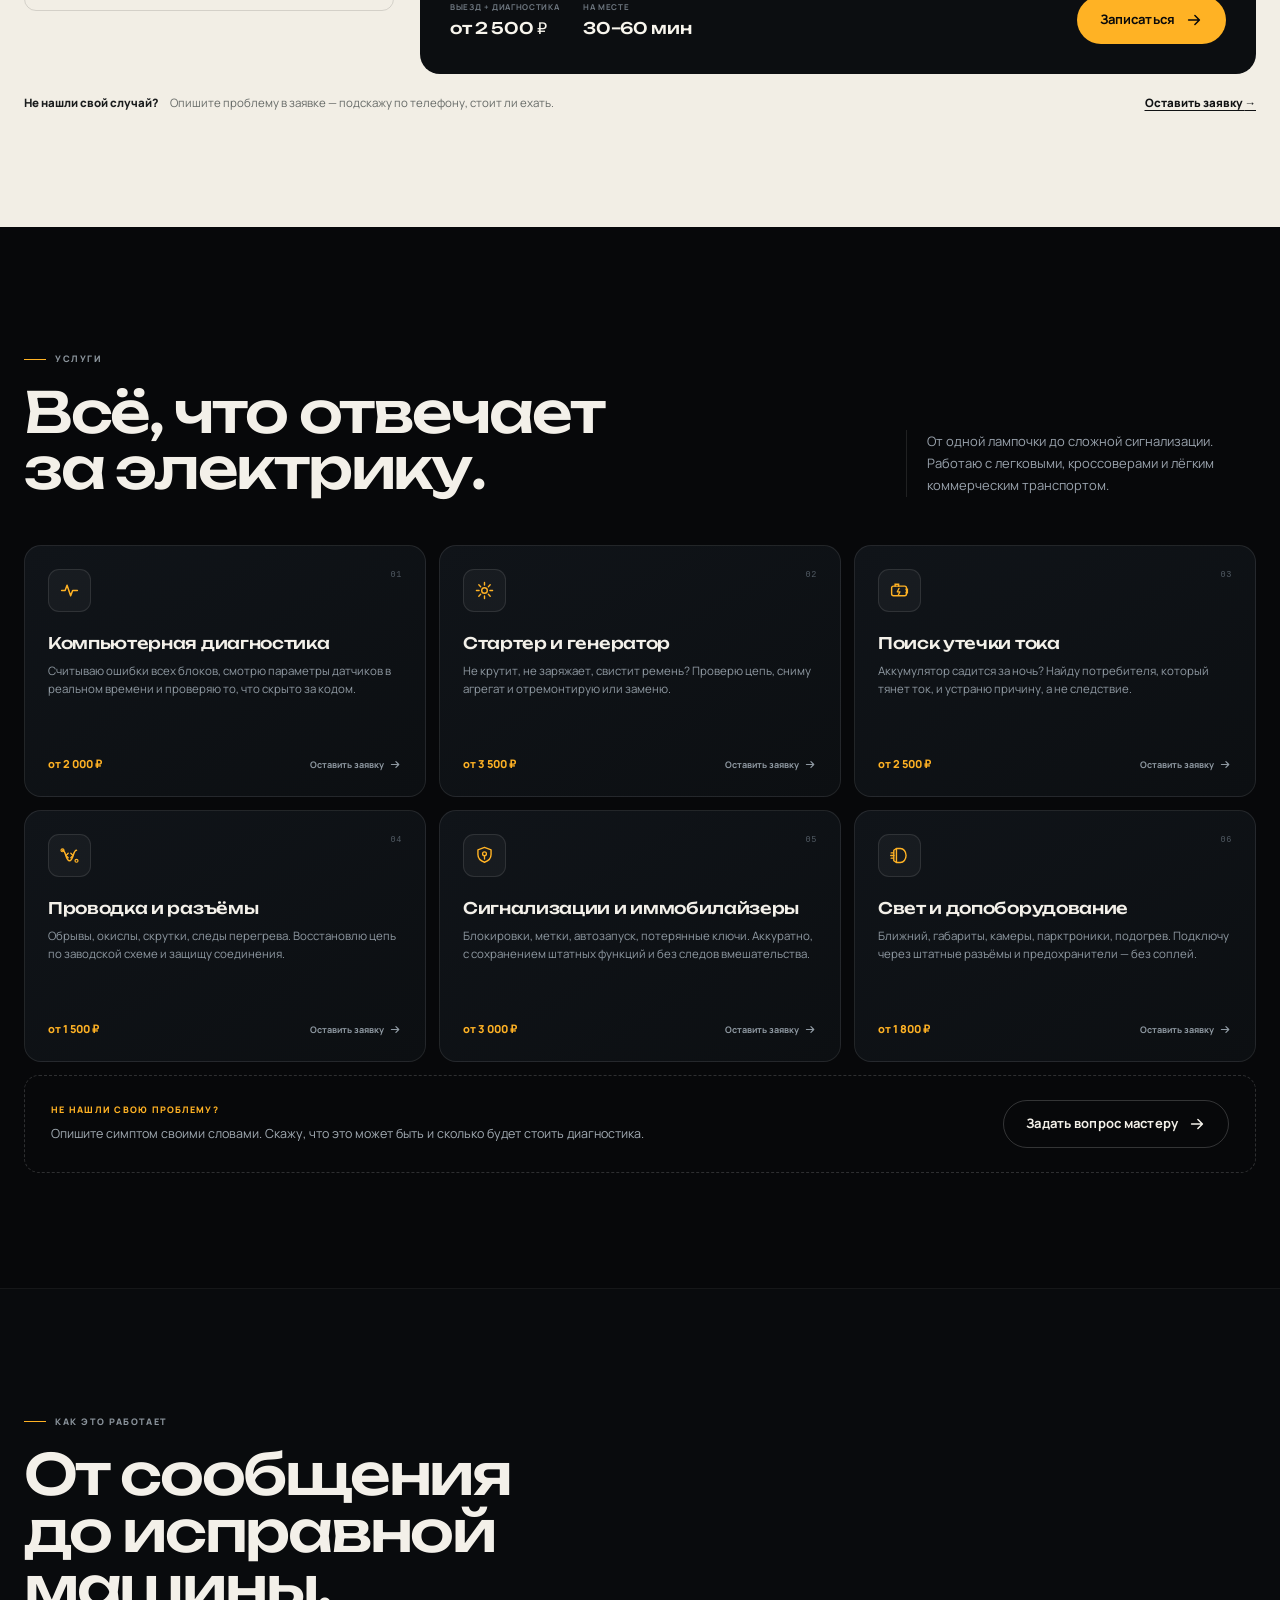
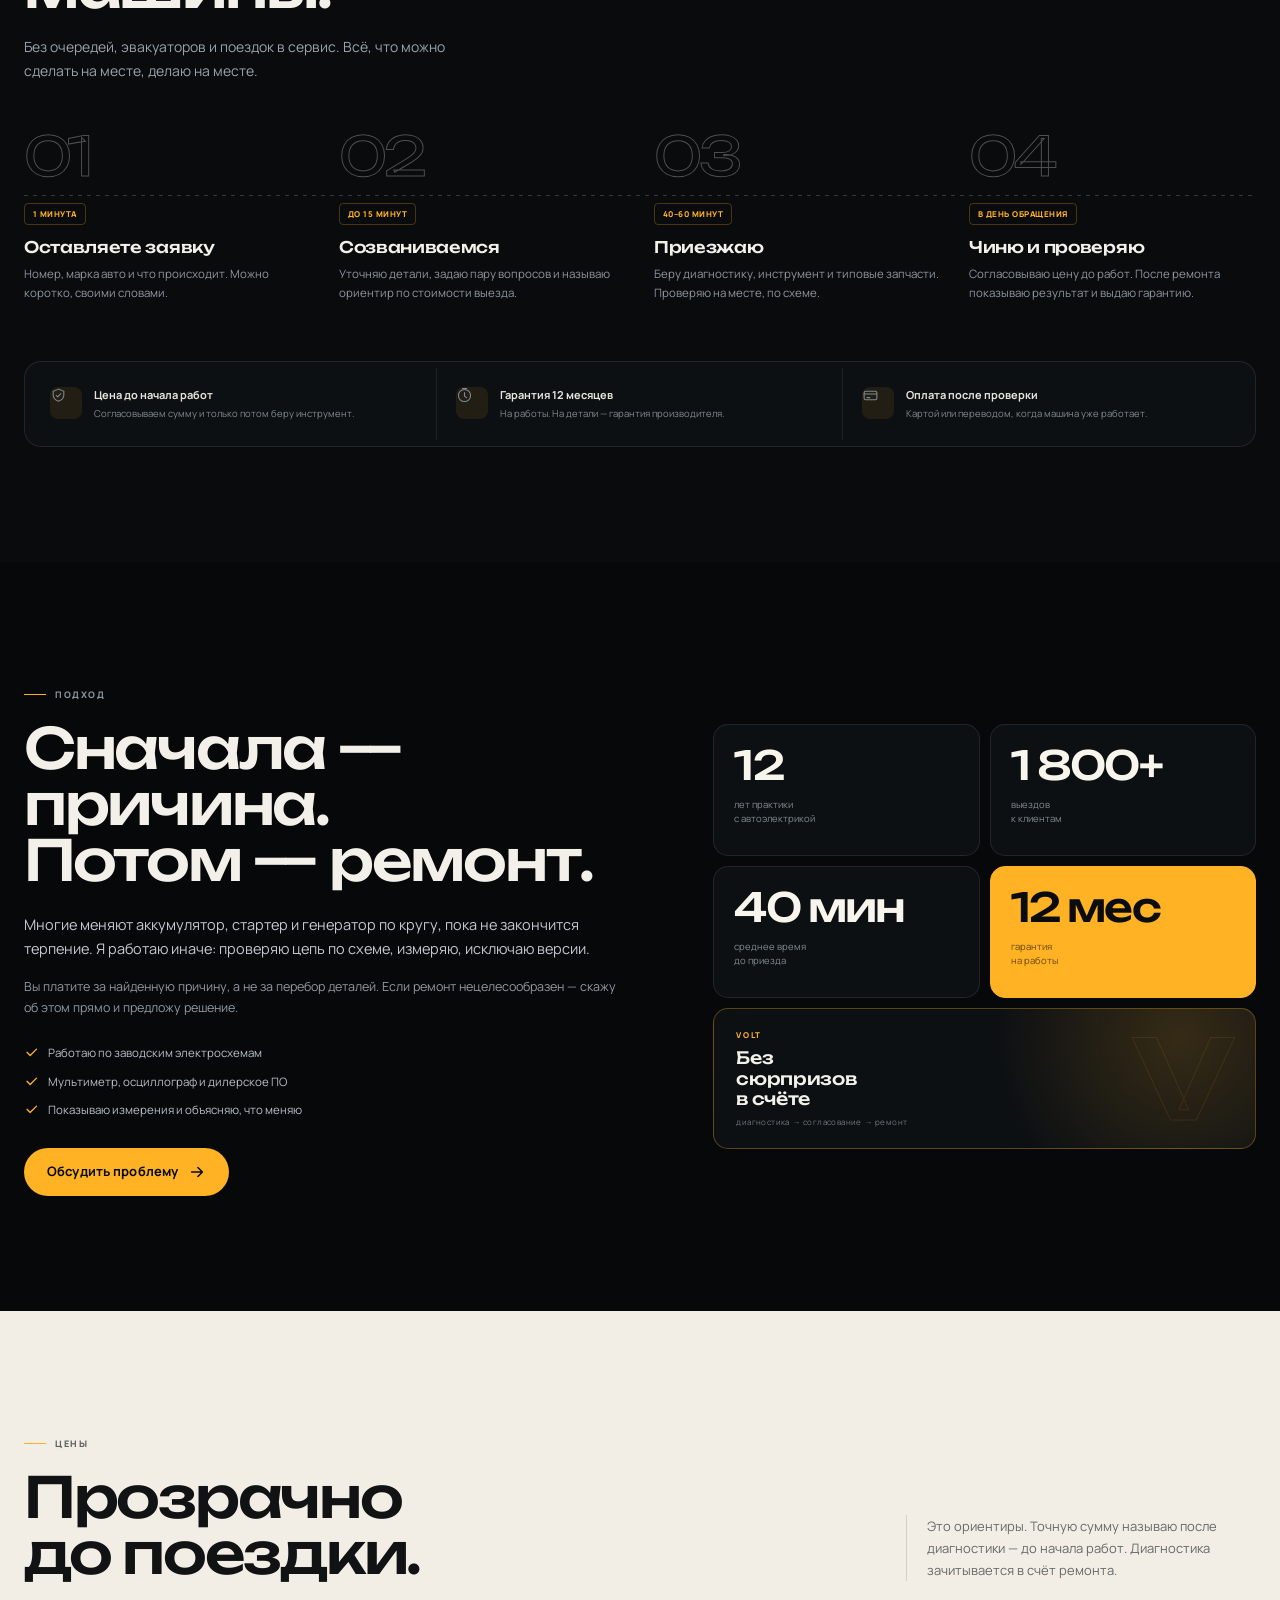
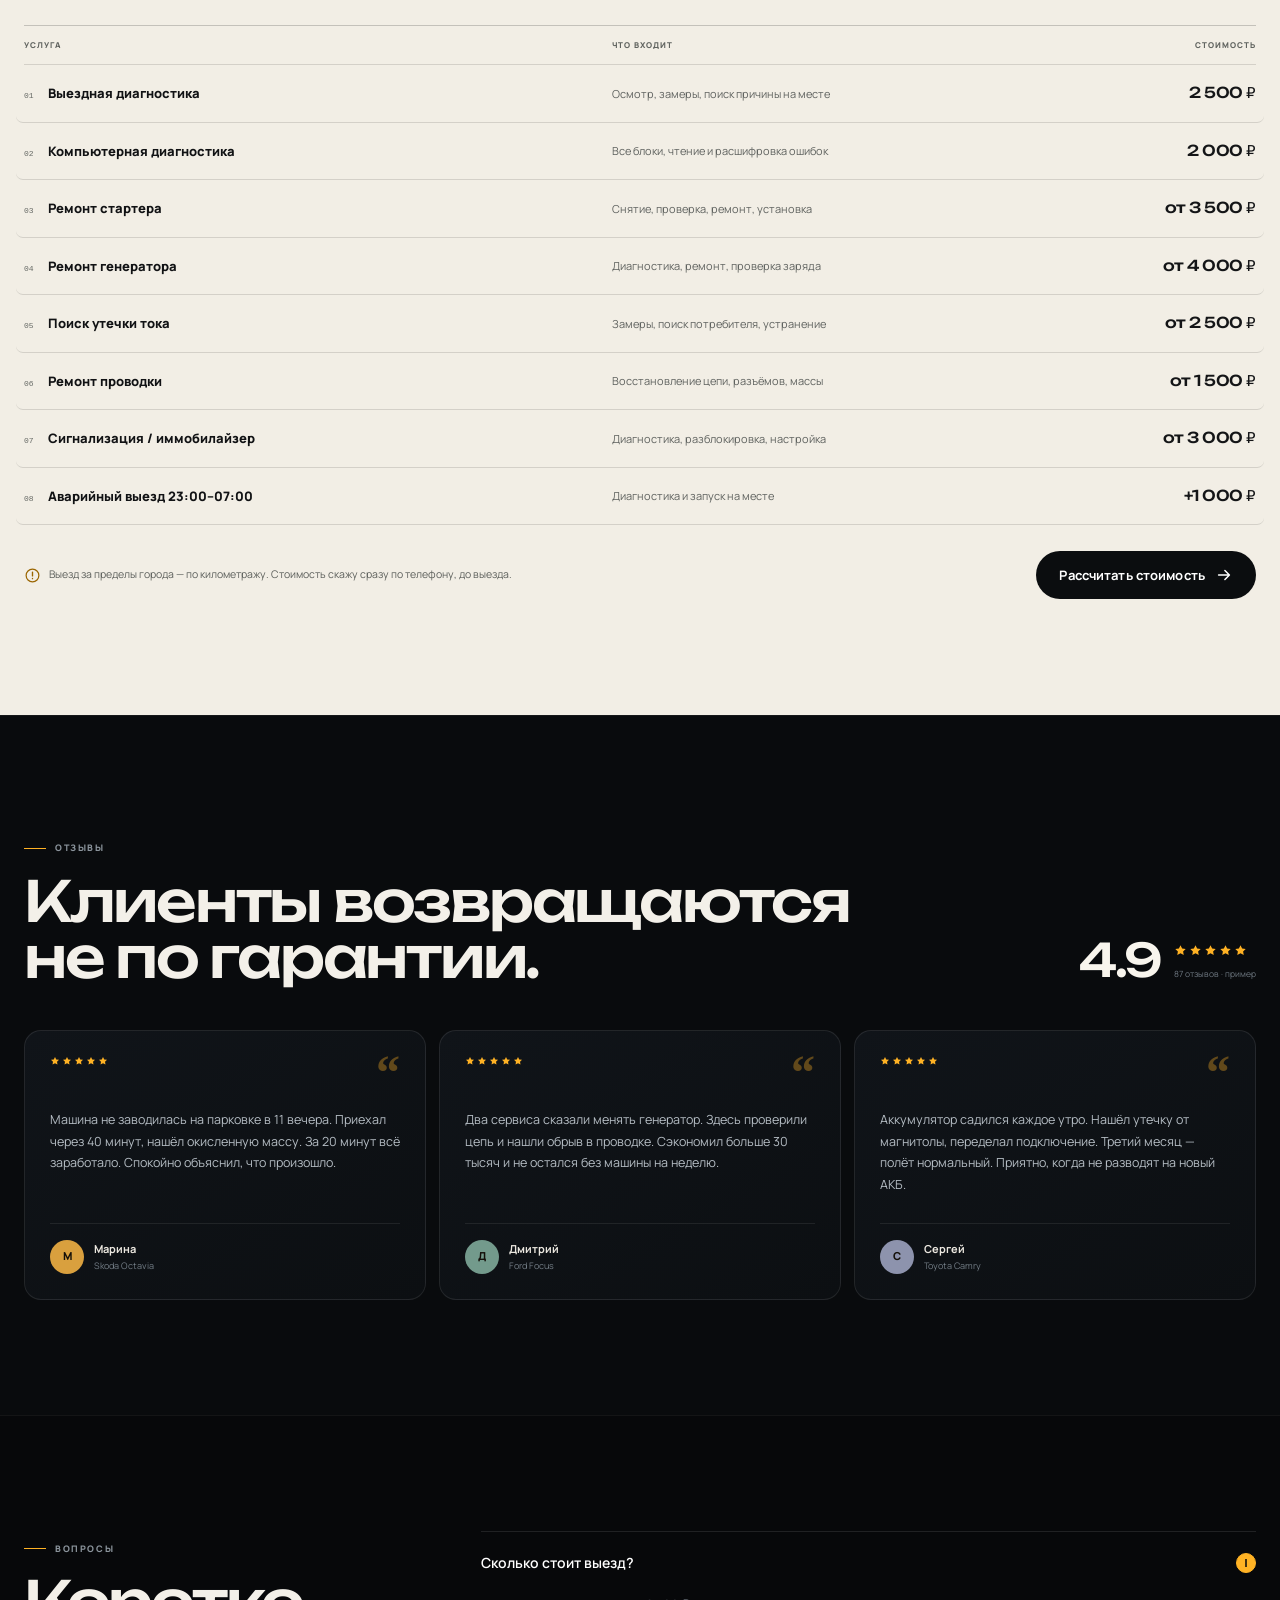
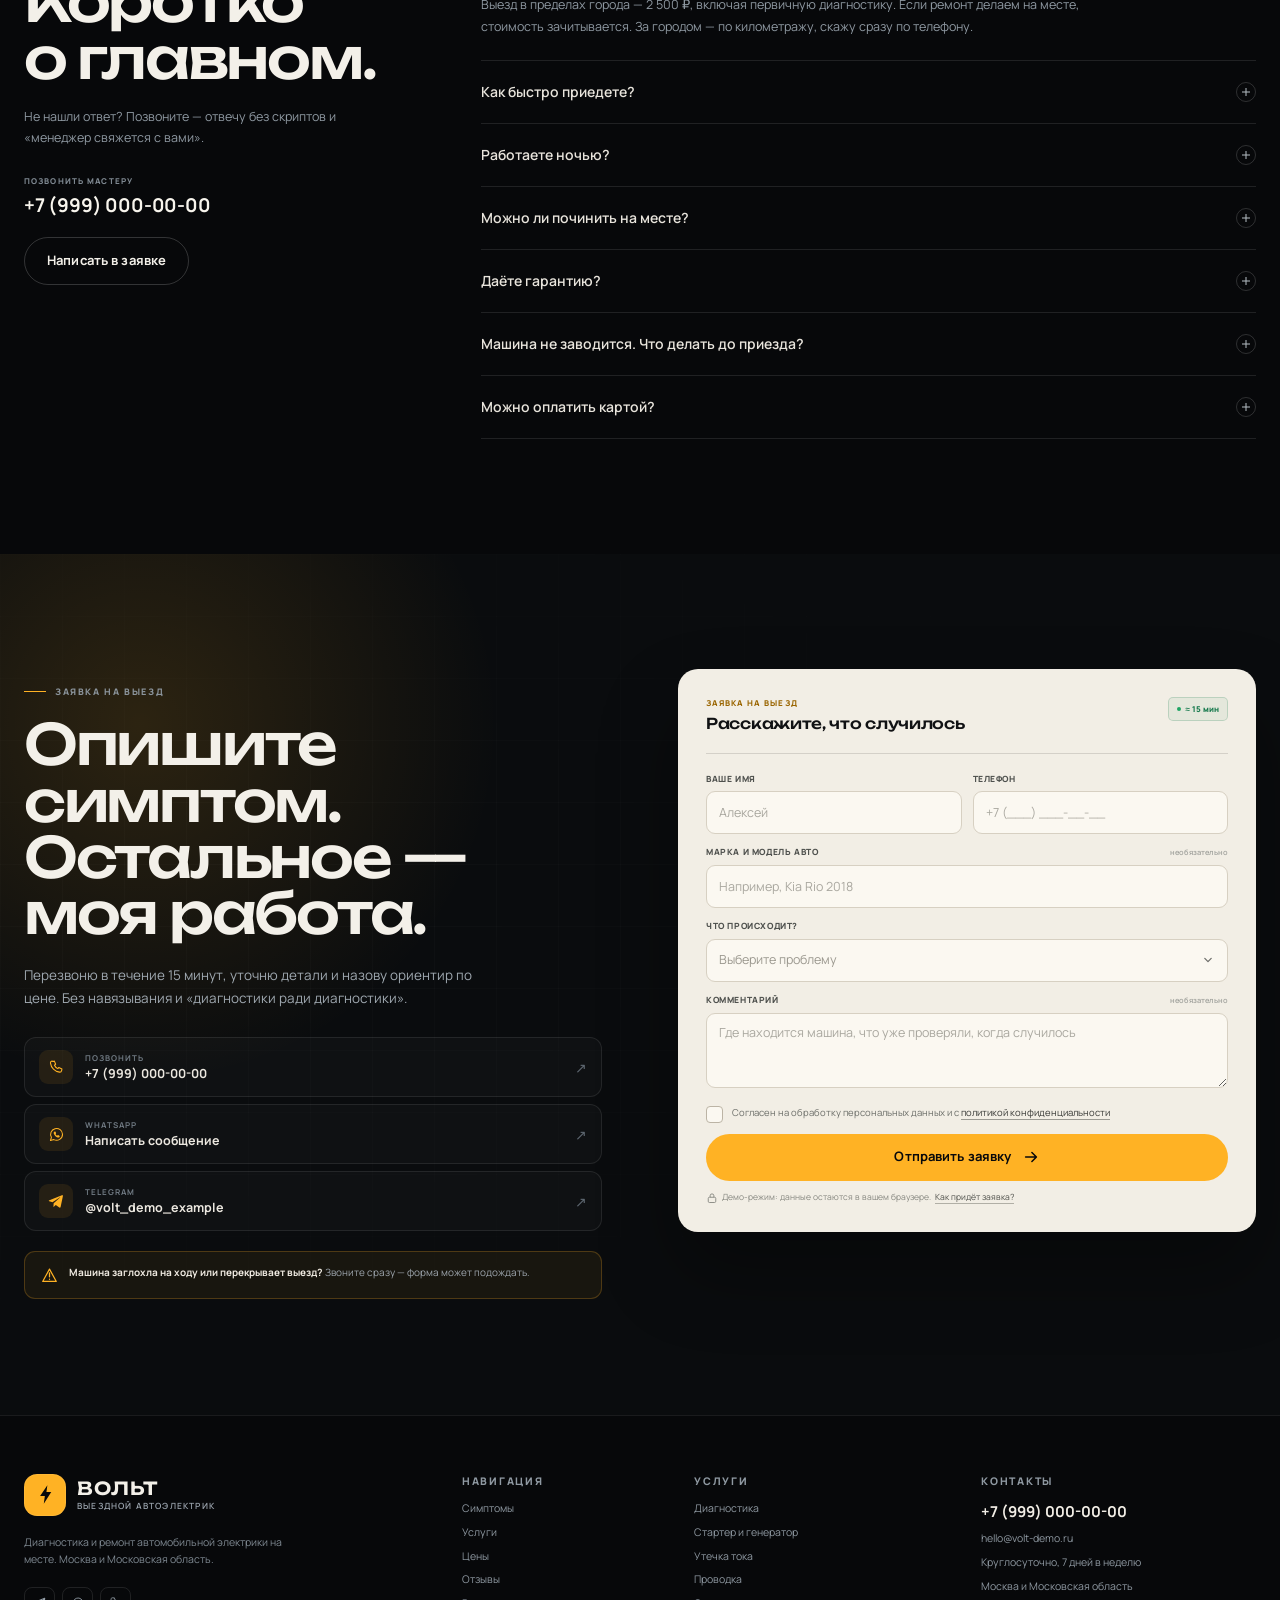
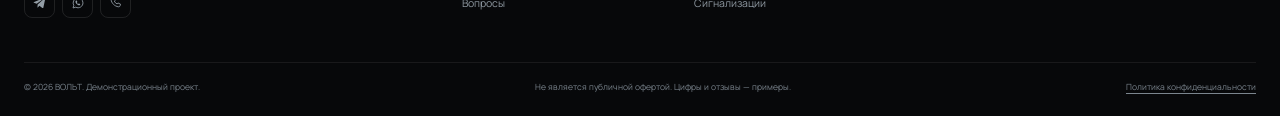
==== commit 4475ea2f: "Refine hero car illustration: sleeker side-view silhouette" ====
--- a/index.html
+++ b/index.html
@@ -1,961 +1,986 @@
-<!DOCTYPE html>
-<html lang="ru">
-<head>
-  <meta charset="UTF-8">
-  <meta name="viewport" content="width=device-width, initial-scale=1">
-  <title>ВОЛЬТ — выездной автоэлектрик в Москве и области</title>
-  <meta name="description" content="Выездной автоэлектрик: диагностика, ремонт стартера и генератора, поиск утечки тока, проводка и сигнализации. Приезжаю на место, называю цену до ремонта, даю гарантию.">
-  <meta name="theme-color" content="#07080a">
-  <meta name="robots" content="noindex, nofollow">
-  <link rel="canonical" href="https://kipatich.github.io/avtoelektrik-demo/">
-
-  <meta property="og:type" content="website">
-  <meta property="og:locale" content="ru_RU">
-  <meta property="og:title" content="ВОЛЬТ — выездной автоэлектрик">
-  <meta property="og:description" content="Приеду, найду причину и починю на месте. Диагностика без «поменяем всё подряд».">
-  <meta property="og:url" content="https://kipatich.github.io/avtoelektrik-demo/">
-  <meta property="og:image" content="https://kipatich.github.io/avtoelektrik-demo/assets/img/og.png">
-  <meta property="og:image:width" content="1200">
-  <meta property="og:image:height" content="630">
-  <meta property="og:image:alt" content="ВОЛЬТ — выездной автоэлектрик. Электрика не прощает догадок.">
-  <meta name="twitter:card" content="summary_large_image">
-
-  <link rel="icon" href="assets/img/favicon.svg" type="image/svg+xml">
-  <link rel="manifest" href="site.webmanifest">
-  <link rel="preload" href="assets/fonts/unbounded-cyr.woff2" as="font" type="font/woff2" crossorigin>
-  <link rel="preload" href="assets/fonts/manrope-cyr.woff2" as="font" type="font/woff2" crossorigin>
-  <script>document.documentElement.classList.add("js");</script>
-  <link rel="stylesheet" href="assets/css/style.css">
-
-  <script type="application/ld+json">
-  {
-    "@context": "https://schema.org",
-    "@type": "AutoRepair",
-    "name": "ВОЛЬТ — выездной автоэлектрик",
-    "description": "Выездная диагностика и ремонт автомобильной электрики.",
-    "url": "https://kipatich.github.io/avtoelektrik-demo/",
-    "telephone": "+7-999-000-00-00",
-    "priceRange": "1500-15000 RUB",
-    "areaServed": "Москва и Московская область",
-    "openingHours": "Mo-Su 00:00-24:00"
-  }
-  </script>
-</head>
-<body>
-  <a class="skip-link" href="#main">Перейти к содержимому</a>
-
-  <aside class="demo-strip" aria-label="Демонстрационный режим">
-    <div class="container demo-strip__inner">
-      <span class="demo-strip__badge">Демо</span>
-      <p>Пример сайта для презентации. Заявки не отправляются.</p>
-      <a href="#lead">Проверить форму <span aria-hidden="true">↗</span></a>
-    </div>
-  </aside>
-
-  <header class="header" id="header">
-    <div class="container header__inner">
-      <a class="brand" href="#top" aria-label="ВОЛЬТ — на главную">
-        <span class="brand__mark" aria-hidden="true">
-          <svg viewBox="0 0 32 32" fill="none">
-            <path d="M18.6 3 8.5 18.2h6.6L13.6 29l10.4-16.4h-6.7L18.6 3Z" fill="currentColor"/>
-          </svg>
-        </span>
-        <span class="brand__text">
-          <strong data-brand>ВОЛЬТ</strong>
-          <small data-tagline>выездной автоэлектрик</small>
-        </span>
-      </a>
-
-      <nav class="nav" aria-label="Основная навигация">
-        <a href="#symptoms" data-nav="symptoms">Симптомы</a>
-        <a href="#services" data-nav="services">Услуги</a>
-        <a href="#process" data-nav="process">Как работаю</a>
-        <a href="#prices" data-nav="prices">Цены</a>
-        <a href="#reviews" data-nav="reviews">Отзывы</a>
-        <a href="#faq" data-nav="faq">Вопросы</a>
-      </nav>
-
-      <div class="header__actions">
-        <a class="header__phone" href="tel:+79990000000" data-phone-link>
-          <span>На связи 24/7</span>
-          <strong data-phone>+7 (999) 000-00-00</strong>
-        </a>
-        <a class="btn btn--primary btn--sm header__cta" href="#lead">Вызвать мастера</a>
-        <button class="burger" type="button" aria-label="Открыть меню" aria-expanded="false" aria-controls="mobileMenu">
-          <span></span><span></span>
-        </button>
-      </div>
-    </div>
-  </header>
-
-  <div class="mobile-menu" id="mobileMenu" aria-hidden="true">
-    <nav class="mobile-menu__nav" aria-label="Мобильная навигация">
-      <a href="#symptoms"><span>01</span>Симптомы</a>
-      <a href="#services"><span>02</span>Услуги</a>
-      <a href="#process"><span>03</span>Как работаю</a>
-      <a href="#prices"><span>04</span>Цены</a>
-      <a href="#reviews"><span>05</span>Отзывы</a>
-      <a href="#faq"><span>06</span>Вопросы</a>
-    </nav>
-    <div class="mobile-menu__foot">
-      <a class="mobile-menu__phone" href="tel:+79990000000" data-phone-link>
-        <span>Позвонить сейчас</span>
-        <strong data-phone>+7 (999) 000-00-00</strong>
-      </a>
-      <a class="btn btn--primary" href="#lead">Оставить заявку</a>
-      <p data-hours>Круглосуточно, 7 дней в неделю</p>
-    </div>
-  </div>
-
-  <main id="main">
-    <!-- HERO -->
-    <section class="hero" id="top">
-      <div class="hero__bg" aria-hidden="true">
-        <div class="hero__grid"></div>
-        <div class="hero__glow"></div>
-        <div class="hero__word">VOLT</div>
-      </div>
-
-      <div class="container hero__inner">
-        <div class="hero__copy">
-          <div class="status-pill reveal">
-            <span class="status-pill__dot"></span>
-            <span>На связи · выезд по <span data-city-short>Москве и области</span></span>
-          </div>
-
-          <h1 class="hero__title reveal" style="--delay:.06s">
-            Электрика<br>
-            не прощает<br>
-            <span class="hero__title-accent">догадок.</span>
-          </h1>
-
-          <p class="hero__lead reveal" style="--delay:.12s">
-            Приеду, найду причину и починю на месте. Без «поменяем всё подряд» —
-            с диагностикой, понятным объяснением и гарантией.
-          </p>
-
-          <div class="hero__actions reveal" style="--delay:.18s">
-            <a class="btn btn--primary btn--lg" href="#lead">
-              Вызвать электрика
-              <svg viewBox="0 0 20 20" fill="none" aria-hidden="true"><path d="M4 10h11M11 5l5 5-5 5" stroke="currentColor" stroke-width="1.7" stroke-linecap="round" stroke-linejoin="round"/></svg>
-            </a>
-            <a class="btn btn--ghost btn--lg" href="#services">Услуги и цены</a>
-          </div>
-
-          <ul class="hero__proof reveal" style="--delay:.24s">
-            <li>
-              <svg viewBox="0 0 20 20" fill="none" aria-hidden="true"><path d="M16.7 5.5 8.2 14 4 9.8" stroke="currentColor" stroke-width="1.8" stroke-linecap="round" stroke-linejoin="round"/></svg>
-              Диагностика до ремонта
-            </li>
-            <li>
-              <svg viewBox="0 0 20 20" fill="none" aria-hidden="true"><path d="M16.7 5.5 8.2 14 4 9.8" stroke="currentColor" stroke-width="1.8" stroke-linecap="round" stroke-linejoin="round"/></svg>
-              Цена до начала работ
-            </li>
-            <li>
-              <svg viewBox="0 0 20 20" fill="none" aria-hidden="true"><path d="M16.7 5.5 8.2 14 4 9.8" stroke="currentColor" stroke-width="1.8" stroke-linecap="round" stroke-linejoin="round"/></svg>
-              Гарантия 12 месяцев
-            </li>
-          </ul>
-        </div>
-
-        <div class="hero__visual reveal" style="--delay:.16s">
-          <div class="diag" aria-hidden="true">
-            <div class="diag__bar">
-              <div class="diag__dots"><i></i><i></i><i></i></div>
-              <span class="diag__name">VOLT / DIAGNOSTIC</span>
-              <span class="diag__live"><i></i> LIVE</span>
-            </div>
-
-            <div class="diag__stage">
-              <div class="diag__stage-grid"></div>
-              <div class="diag__scan"></div>
-
-              <svg class="car-svg" viewBox="0 0 420 300" fill="none">
-                <g class="car-traces" stroke="#ffb224" stroke-width="1" opacity=".55">
-                  <path d="M74 72h38l20 20"/>
-                  <path d="M346 76h-38l-18 18"/>
-                  <path d="M76 232h42l20-18"/>
-                  <path d="M344 228h-42l-18-18"/>
-                  <path d="M60 112v30l18 12" stroke-dasharray="3 5"/>
-                  <path d="M360 112v30l-18 12" stroke-dasharray="3 5"/>
-                  <path d="M210 16v18" stroke-dasharray="3 5"/>
-                  <path d="M210 286v-16" stroke-dasharray="3 5"/>
-                </g>
-                <g class="car-nodes" fill="#ffb224">
-                  <circle cx="74" cy="72" r="3"/>
-                  <circle cx="346" cy="76" r="3"/>
-                  <circle cx="76" cy="232" r="3"/>
-                  <circle cx="344" cy="228" r="3"/>
-                  <circle cx="60" cy="112" r="2.5"/>
-                  <circle cx="360" cy="112" r="2.5"/>
-                </g>
-                <g fill="#77828e" font-family="monospace" font-size="8" letter-spacing=".8">
-                  <text x="44" y="64">ECU</text>
-                  <text x="352" y="66">CAN-H</text>
-                  <text x="43" y="248">GND</text>
-                  <text x="350" y="244">12V</text>
-                </g>
-
-                <g class="wheels" fill="#0a0c0f" stroke="#333c46" stroke-width="1.5">
-                  <rect x="141" y="82" width="17" height="46" rx="8"/>
-                  <rect x="262" y="82" width="17" height="46" rx="8"/>
-                  <rect x="141" y="182" width="17" height="46" rx="8"/>
-                  <rect x="262" y="182" width="17" height="46" rx="8"/>
-                </g>
-
-                <path class="car-body" d="M210 27c27 0 41 17 45 41l10 43c4 16 4 60 0 77l-10 45c-4 24-18 39-40 39h-10c-22 0-36-15-40-39l-10-45c-4-17-4-61 0-77l10-43c4-24 18-41 45-41Z" fill="#10151a" stroke="#3a4651" stroke-width="1.6"/>
-                <path d="M180 83c8-9 52-9 60 0l5 30h-70l5-30Z" fill="#0a0d10" stroke="#3b4854" stroke-width="1.2"/>
-                <path d="M177 195c9-8 57-8 66 0l-4 35c-1 8-7 12-15 12h-28c-8 0-14-4-15-12l-4-35Z" fill="#0a0d10" stroke="#3b4854" stroke-width="1.2"/>
-                <path d="M179 121h62v67h-62z" fill="#0e1318" stroke="#2d3741" stroke-width="1"/>
-                <path d="M186 130h48M186 138h48" stroke="#202b34" stroke-width="1"/>
-                <g class="ecu-chip">
-                  <rect x="196" y="148" width="28" height="24" rx="5" fill="#0a0d10" stroke="#ffb224" stroke-opacity=".65"/>
-                  <path d="M202 154h16M202 159h16M202 164h10" stroke="#ffb224" stroke-opacity=".8" stroke-width="1.2"/>
-                  <circle cx="210" cy="178" r="2.5" fill="#ffb224"/>
-                </g>
-                <g stroke="#ffb224" stroke-width="1.4" stroke-linecap="round" opacity=".85">
-                  <path d="M180 46h12M228 46h12"/>
-                  <path d="M183 257h10M227 257h10"/>
-                </g>
-                <g class="hotspot">
-                  <circle cx="210" cy="178" r="17" stroke="#ffb224" stroke-opacity=".18"/>
-                  <circle cx="210" cy="178" r="17" stroke="#ffb224" stroke-opacity=".55">
-                    <animate attributeName="r" values="10;24" dur="2.8s" repeatCount="indefinite"/>
-                    <animate attributeName="stroke-opacity" values=".65;0" dur="2.8s" repeatCount="indefinite"/>
-                  </circle>
-                  <circle cx="210" cy="178" r="3" fill="#ffb224"/>
-                </g>
-                <g class="hotspot">
-                  <circle cx="267" cy="208" r="14" stroke="#ff5c5c" stroke-opacity=".16"/>
-                  <circle cx="267" cy="208" r="14" stroke="#ff5c5c" stroke-opacity=".55">
-                    <animate attributeName="r" values="7;19" dur="2.4s" begin=".7s" repeatCount="indefinite"/>
-                    <animate attributeName="stroke-opacity" values=".6;0" dur="2.4s" begin=".7s" repeatCount="indefinite"/>
-                  </circle>
-                  <circle cx="267" cy="208" r="2.6" fill="#ff5c5c"/>
-                </g>
-              </svg>
-
-              <div class="float float--volt">
-                <span>АКБ</span>
-                <strong>12.6<small>В</small></strong>
-                <div class="meter"><i></i></div>
-              </div>
-
-              <div class="float float--fault">
-                <span class="fault-dot"></span>
-                <div><b>P0562</b><small>низкое напряжение</small></div>
-              </div>
-
-              <div class="float float--ok">
-                <span class="ok-icon">
-                  <svg viewBox="0 0 16 16" fill="none"><path d="m3.5 8 3 3 6-6" stroke="currentColor" stroke-width="1.7" stroke-linecap="round" stroke-linejoin="round"/></svg>
-                </span>
-                <div><b>Масса найдена</b><small>0.2 Ом · норма</small></div>
-              </div>
-            </div>
-
-            <div class="diag__foot">
-              <div class="wave">
-                <svg viewBox="0 0 420 42" preserveAspectRatio="none">
-                  <path d="M0 21h28l8-8 8 16 9-8h36l7-10 9 20 8-10h40l8-6 8 13 9-7h36l7-11 9 21 8-10h40l8-6 8 12 9-6h36l8-9 8 17 9-8h38" stroke="#5eead4" stroke-width="1.5" fill="none" opacity=".8"/>
-                </svg>
-              </div>
-              <div class="diag__readouts">
-                <span>CAN <b>500 kbps</b></span>
-                <span>ЗАРЯД <b>14.2 В</b></span>
-              </div>
-            </div>
-          </div>
-
-          <div class="hero__note" aria-hidden="true">
-            <span class="hero__note-icon">
-              <svg viewBox="0 0 20 20" fill="none"><path d="M10 2.8 3.5 5v4.6c0 3.8 2.7 6.4 6.5 7.6 3.8-1.2 6.5-3.8 6.5-7.6V5L10 2.8Z" stroke="currentColor" stroke-width="1.4"/><path d="m7.2 9.8 2 2 3.7-3.8" stroke="currentColor" stroke-width="1.4" stroke-linecap="round" stroke-linejoin="round"/></svg>
-            </span>
-            <span>Нашёл причину — <b>покажу и объясню</b></span>
-          </div>
-        </div>
-      </div>
-    </section>
-
-    <!-- TICKER -->
-    <div class="ticker" aria-hidden="true">
-      <div class="ticker__track">
-        <span>Стартер</span><i></i><span>Генератор</span><i></i><span>Проводка</span><i></i><span>Утечка тока</span><i></i><span>Сигнализация</span><i></i><span>Диагностика</span><i></i>
-        <span>Стартер</span><i></i><span>Генератор</span><i></i><span>Проводка</span><i></i><span>Утечка тока</span><i></i><span>Сигнализация</span><i></i><span>Диагностика</span><i></i>
-      </div>
-    </div>
-
-    <!-- SYMPTOMS -->
-    <section class="section section--paper symptoms" id="symptoms">
-      <div class="container">
-        <div class="section-head section-head--split">
-          <div>
-            <span class="eyebrow"><i></i>С чем приезжаю</span>
-            <h2>Сначала симптом.<br>Потом — причина.</h2>
-          </div>
-          <p class="section-head__aside">Выберите, что происходит с машиной. Покажу, как обычно выглядит диагностика и сколько это занимает.</p>
-        </div>
-
-        <div class="symptoms__layout">
-          <div class="symptom-tabs" role="tablist" aria-label="Симптомы неисправности">
-            <button class="symptom-tab is-active" type="button" role="tab" aria-selected="true" aria-controls="symptomPanel" data-symptom="no-start">
-              <span class="symptom-tab__num">01</span>
-              <span class="symptom-tab__label">Не заводится</span>
-              <svg viewBox="0 0 20 20" fill="none" aria-hidden="true"><path d="M4 10h11M11 5l5 5-5 5" stroke="currentColor" stroke-width="1.6" stroke-linecap="round" stroke-linejoin="round"/></svg>
-            </button>
-            <button class="symptom-tab" type="button" role="tab" aria-selected="false" aria-controls="symptomPanel" data-symptom="check-engine">
-              <span class="symptom-tab__num">02</span>
-              <span class="symptom-tab__label">Горит Check Engine</span>
-              <svg viewBox="0 0 20 20" fill="none" aria-hidden="true"><path d="M4 10h11M11 5l5 5-5 5" stroke="currentColor" stroke-width="1.6" stroke-linecap="round" stroke-linejoin="round"/></svg>
-            </button>
-            <button class="symptom-tab" type="button" role="tab" aria-selected="false" aria-controls="symptomPanel" data-symptom="battery">
-              <span class="symptom-tab__num">03</span>
-              <span class="symptom-tab__label">Садится аккумулятор</span>
-              <svg viewBox="0 0 20 20" fill="none" aria-hidden="true"><path d="M4 10h11M11 5l5 5-5 5" stroke="currentColor" stroke-width="1.6" stroke-linecap="round" stroke-linejoin="round"/></svg>
-            </button>
-            <button class="symptom-tab" type="button" role="tab" aria-selected="false" aria-controls="symptomPanel" data-symptom="lights">
-              <span class="symptom-tab__num">04</span>
-              <span class="symptom-tab__label">Не работает свет</span>
-              <svg viewBox="0 0 20 20" fill="none" aria-hidden="true"><path d="M4 10h11M11 5l5 5-5 5" stroke="currentColor" stroke-width="1.6" stroke-linecap="round" stroke-linejoin="round"/></svg>
-            </button>
-            <button class="symptom-tab" type="button" role="tab" aria-selected="false" aria-controls="symptomPanel" data-symptom="alarm">
-              <span class="symptom-tab__num">05</span>
-              <span class="symptom-tab__label">Глючит сигнализация</span>
-              <svg viewBox="0 0 20 20" fill="none" aria-hidden="true"><path d="M4 10h11M11 5l5 5-5 5" stroke="currentColor" stroke-width="1.6" stroke-linecap="round" stroke-linejoin="round"/></svg>
-            </button>
-            <button class="symptom-tab" type="button" role="tab" aria-selected="false" aria-controls="symptomPanel" data-symptom="wiring">
-              <span class="symptom-tab__num">06</span>
-              <span class="symptom-tab__label">Пахнет проводкой</span>
-              <svg viewBox="0 0 20 20" fill="none" aria-hidden="true"><path d="M4 10h11M11 5l5 5-5 5" stroke="currentColor" stroke-width="1.6" stroke-linecap="round" stroke-linejoin="round"/></svg>
-            </button>
-          </div>
-
-          <div class="symptom-card" id="symptomPanel" role="tabpanel" aria-live="polite">
-            <div class="symptom-card__top">
-              <span class="tag tag--amber">Частый случай</span>
-              <span class="symptom-card__code" id="symptomCode">DIAG / 01</span>
-            </div>
-            <h3 id="symptomTitle">Не заводится</h3>
-            <p class="symptom-card__desc" id="symptomDesc">Стартер молчит или крутит, но двигатель не схватывает. Причина может быть в питании, стартере, массе или иммобилайзере.</p>
-
-            <div class="symptom-card__grid">
-              <div>
-                <span class="mini-label">Вероятные причины</span>
-                <ul class="tag-list" id="symptomCauses">
-                  <li>Аккумулятор</li><li>Стартер</li><li>Реле</li><li>Масса</li><li>Иммобилайзер</li>
-                </ul>
-              </div>
-              <div>
-                <span class="mini-label">Что делаю</span>
-                <p class="symptom-card__action" id="symptomAction">Замеряю напряжение и просадку, проверяю цепь стартера и сигнал иммобилайзера. Нахожу точку отказа — не меняю детали по очереди.</p>
-              </div>
-            </div>
-
-            <div class="symptom-card__foot">
-              <div class="symptom-card__metric"><span>Выезд + диагностика</span><strong id="symptomPrice">от 2 500 ₽</strong></div>
-              <div class="symptom-card__metric"><span>На месте</span><strong id="symptomTime">30–60 мин</strong></div>
-              <a class="btn btn--primary" href="#lead" data-symptom-lead>Записаться<svg viewBox="0 0 20 20" fill="none" aria-hidden="true"><path d="M4 10h11M11 5l5 5-5 5" stroke="currentColor" stroke-width="1.7" stroke-linecap="round" stroke-linejoin="round"/></svg></a>
-            </div>
-          </div>
-        </div>
-
-        <p class="symptoms__note">
-          <span>Не нашли свой случай?</span> Опишите проблему в заявке — подскажу по телефону, стоит ли ехать.
-          <a href="#lead">Оставить заявку <span aria-hidden="true">→</span></a>
-        </p>
-      </div>
-    </section>
-
-    <!-- SERVICES -->
-    <section class="section section--dark services" id="services">
-      <div class="container">
-        <div class="section-head section-head--split">
-          <div>
-            <span class="eyebrow eyebrow--light"><i></i>Услуги</span>
-            <h2>Всё, что отвечает<br>за электрику.</h2>
-          </div>
-          <p class="section-head__aside">От одной лампочки до сложной сигнализации. Работаю с легковыми, кроссоверами и лёгким коммерческим транспортом.</p>
-        </div>
-
-        <div class="services__grid">
-          <article class="service-card">
-            <div class="service-card__top">
-              <span class="service-card__icon">
-                <svg viewBox="0 0 24 24" fill="none" aria-hidden="true"><path d="M3 12h4l2.2-6 4.1 12 2.3-6H21" stroke="currentColor" stroke-width="1.7" stroke-linecap="round" stroke-linejoin="round"/></svg>
-              </span>
-              <span class="service-card__num">01</span>
-            </div>
-            <h3>Компьютерная диагностика</h3>
-            <p>Считываю ошибки всех блоков, смотрю параметры датчиков в реальном времени и проверяю то, что скрыто за кодом.</p>
-            <div class="service-card__foot"><span>от 2 000 ₽</span><a href="#lead" data-service="Компьютерная диагностика" aria-label="Оставить заявку на компьютерную диагностику">Оставить заявку <svg viewBox="0 0 16 16" fill="none" aria-hidden="true"><path d="M3 8h9M8.5 4.5 12 8l-3.5 3.5" stroke="currentColor" stroke-width="1.5" stroke-linecap="round" stroke-linejoin="round"/></svg></a></div>
-          </article>
-
-          <article class="service-card">
-            <div class="service-card__top">
-              <span class="service-card__icon">
-                <svg viewBox="0 0 24 24" fill="none" aria-hidden="true"><circle cx="12" cy="12" r="3.2" stroke="currentColor" stroke-width="1.6"/><path d="M12 2.8v3M12 18.2v3M2.8 12h3M18.2 12h3M5.5 5.5l2.1 2.1M16.4 16.4l2.1 2.1M18.5 5.5l-2.1 2.1M7.6 16.4l-2.1 2.1" stroke="currentColor" stroke-width="1.6" stroke-linecap="round"/></svg>
-              </span>
-              <span class="service-card__num">02</span>
-            </div>
-            <h3>Стартер и генератор</h3>
-            <p>Не крутит, не заряжает, свистит ремень? Проверю цепь, сниму агрегат и отремонтирую или заменю.</p>
-            <div class="service-card__foot"><span>от 3 500 ₽</span><a href="#lead" data-service="Ремонт стартера или генератора" aria-label="Оставить заявку на ремонт стартера или генератора">Оставить заявку <svg viewBox="0 0 16 16" fill="none" aria-hidden="true"><path d="M3 8h9M8.5 4.5 12 8l-3.5 3.5" stroke="currentColor" stroke-width="1.5" stroke-linecap="round" stroke-linejoin="round"/></svg></a></div>
-          </article>
-
-          <article class="service-card">
-            <div class="service-card__top">
-              <span class="service-card__icon">
-                <svg viewBox="0 0 24 24" fill="none" aria-hidden="true"><rect x="3" y="7" width="17" height="11" rx="2.2" stroke="currentColor" stroke-width="1.6"/><path d="M7 7V4.8h4V7M19.5 10.5h1.5v4h-1.5" stroke="currentColor" stroke-width="1.6" stroke-linecap="round"/><path d="m11.5 9.5-2 4h3l-2 4" stroke="currentColor" stroke-width="1.5" stroke-linecap="round" stroke-linejoin="round"/></svg>
-              </span>
-              <span class="service-card__num">03</span>
-            </div>
-            <h3>Поиск утечки тока</h3>
-            <p>Аккумулятор садится за ночь? Найду потребителя, который тянет ток, и устраню причину, а не следствие.</p>
-            <div class="service-card__foot"><span>от 2 500 ₽</span><a href="#lead" data-service="Поиск утечки тока" aria-label="Оставить заявку на поиск утечки тока">Оставить заявку <svg viewBox="0 0 16 16" fill="none" aria-hidden="true"><path d="M3 8h9M8.5 4.5 12 8l-3.5 3.5" stroke="currentColor" stroke-width="1.5" stroke-linecap="round" stroke-linejoin="round"/></svg></a></div>
-          </article>
-
-          <article class="service-card">
-            <div class="service-card__top">
-              <span class="service-card__icon">
-                <svg viewBox="0 0 24 24" fill="none" aria-hidden="true"><path d="M4 6c4 0 3.5 12 8 12s4-12 8-12" stroke="currentColor" stroke-width="1.7" stroke-linecap="round"/><circle cx="4" cy="6" r="1.7" stroke="currentColor" stroke-width="1.4"/><circle cx="20" cy="18" r="1.7" stroke="currentColor" stroke-width="1.4"/><path d="M10.5 9.5 8 12l2.5 2.5M13.5 9.5 16 12l-2.5 2.5" stroke="currentColor" stroke-width="1.5" stroke-linecap="round" stroke-linejoin="round"/></svg>
-              </span>
-              <span class="service-card__num">04</span>
-            </div>
-            <h3>Проводка и разъёмы</h3>
-            <p>Обрывы, окислы, скрутки, следы перегрева. Восстановлю цепь по заводской схеме и защищу соединения.</p>
-            <div class="service-card__foot"><span>от 1 500 ₽</span><a href="#lead" data-service="Ремонт проводки и разъёмов" aria-label="Оставить заявку на ремонт проводки">Оставить заявку <svg viewBox="0 0 16 16" fill="none" aria-hidden="true"><path d="M3 8h9M8.5 4.5 12 8l-3.5 3.5" stroke="currentColor" stroke-width="1.5" stroke-linecap="round" stroke-linejoin="round"/></svg></a></div>
-          </article>
-
-          <article class="service-card">
-            <div class="service-card__top">
-              <span class="service-card__icon">
-                <svg viewBox="0 0 24 24" fill="none" aria-hidden="true"><path d="M12 2.8 4.5 5.6v5.3c0 4.3 3.1 7.4 7.5 8.8 4.4-1.4 7.5-4.5 7.5-8.8V5.6L12 2.8Z" stroke="currentColor" stroke-width="1.6" stroke-linejoin="round"/><circle cx="12" cy="10" r="2.2" stroke="currentColor" stroke-width="1.5"/><path d="M12 12.2V16" stroke="currentColor" stroke-width="1.5" stroke-linecap="round"/></svg>
-              </span>
-              <span class="service-card__num">05</span>
-            </div>
-            <h3>Сигнализации и иммобилайзеры</h3>
-            <p>Блокировки, метки, автозапуск, потерянные ключи. Аккуратно, с сохранением штатных функций и без следов вмешательства.</p>
-            <div class="service-card__foot"><span>от 3 000 ₽</span><a href="#lead" data-service="Сигнализация или иммобилайзер" aria-label="Оставить заявку по сигнализации или иммобилайзеру">Оставить заявку <svg viewBox="0 0 16 16" fill="none" aria-hidden="true"><path d="M3 8h9M8.5 4.5 12 8l-3.5 3.5" stroke="currentColor" stroke-width="1.5" stroke-linecap="round" stroke-linejoin="round"/></svg></a></div>
-          </article>
-
-          <article class="service-card">
-            <div class="service-card__top">
-              <span class="service-card__icon">
-                <svg viewBox="0 0 24 24" fill="none" aria-hidden="true"><path d="M8.5 4H13c3.6 0 6.5 3.6 6.5 8s-2.9 8-6.5 8H8.5V4Z" stroke="currentColor" stroke-width="1.6" stroke-linejoin="round"/><path d="M8.5 4 5.5 6v12l3 2" stroke="currentColor" stroke-width="1.6" stroke-linejoin="round"/><path d="M2.5 9H5M2 12h3.5M2.5 15H5" stroke="currentColor" stroke-width="1.6" stroke-linecap="round"/></svg>
-              </span>
-              <span class="service-card__num">06</span>
-            </div>
-            <h3>Свет и допоборудование</h3>
-            <p>Ближний, габариты, камеры, парктроники, подогрев. Подключу через штатные разъёмы и предохранители — без соплей.</p>
-            <div class="service-card__foot"><span>от 1 800 ₽</span><a href="#lead" data-service="Свет или дополнительное оборудование" aria-label="Оставить заявку на подключение света или допоборудования">Оставить заявку <svg viewBox="0 0 16 16" fill="none" aria-hidden="true"><path d="M3 8h9M8.5 4.5 12 8l-3.5 3.5" stroke="currentColor" stroke-width="1.5" stroke-linecap="round" stroke-linejoin="round"/></svg></a></div>
-          </article>
-        </div>
-
-        <div class="services__callout">
-          <div>
-            <span class="services__callout-label">Не нашли свою проблему?</span>
-            <p>Опишите симптом своими словами. Скажу, что это может быть и сколько будет стоить диагностика.</p>
-          </div>
-          <a class="btn btn--ghost" href="#lead">Задать вопрос мастеру <svg viewBox="0 0 20 20" fill="none" aria-hidden="true"><path d="M4 10h11M11 5l5 5-5 5" stroke="currentColor" stroke-width="1.7" stroke-linecap="round" stroke-linejoin="round"/></svg></a>
-        </div>
-      </div>
-    </section>
-
-    <!-- PROCESS -->
-    <section class="section section--dark process" id="process">
-      <div class="container">
-        <div class="section-head">
-          <span class="eyebrow eyebrow--light"><i></i>Как это работает</span>
-          <h2>От сообщения<br>до исправной машины.</h2>
-          <p class="section-head__sub">Без очередей, эвакуаторов и поездок в сервис. Всё, что можно сделать на месте, делаю на месте.</p>
-        </div>
-
-        <div class="process__grid">
-          <article class="step reveal">
-            <span class="step__num">01</span>
-            <span class="step__time">1 минута</span>
-            <h3>Оставляете заявку</h3>
-            <p>Номер, марка авто и что происходит. Можно коротко, своими словами.</p>
-          </article>
-          <article class="step reveal" style="--delay:.08s">
-            <span class="step__num">02</span>
-            <span class="step__time">до 15 минут</span>
-            <h3>Созваниваемся</h3>
-            <p>Уточняю детали, задаю пару вопросов и называю ориентир по стоимости выезда.</p>
-          </article>
-          <article class="step reveal" style="--delay:.16s">
-            <span class="step__num">03</span>
-            <span class="step__time">40–60 минут</span>
-            <h3>Приезжаю</h3>
-            <p>Беру диагностику, инструмент и типовые запчасти. Проверяю на месте, по схеме.</p>
-          </article>
-          <article class="step reveal" style="--delay:.24s">
-            <span class="step__num">04</span>
-            <span class="step__time">в день обращения</span>
-            <h3>Чиню и проверяю</h3>
-            <p>Согласовываю цену до работ. После ремонта показываю результат и выдаю гарантию.</p>
-          </article>
-        </div>
-
-        <div class="guarantees reveal">
-          <div class="guarantee">
-            <span class="guarantee__icon"><svg viewBox="0 0 24 24" fill="none" aria-hidden="true"><path d="M12 3 4.5 6v5.4c0 4.2 3 7.2 7.5 8.6 4.5-1.4 7.5-4.4 7.5-8.6V6L12 3Z" stroke="currentColor" stroke-width="1.5"/><path d="m8.7 11.8 2.2 2.2 4.4-4.5" stroke="currentColor" stroke-width="1.5" stroke-linecap="round" stroke-linejoin="round"/></svg></span>
-            <div><strong>Цена до начала работ</strong><span>Согласовываем сумму и только потом беру инструмент.</span></div>
-          </div>
-          <div class="guarantee">
-            <span class="guarantee__icon"><svg viewBox="0 0 24 24" fill="none" aria-hidden="true"><path d="M12 8v5l3 2" stroke="currentColor" stroke-width="1.6" stroke-linecap="round"/><circle cx="12" cy="12" r="8.5" stroke="currentColor" stroke-width="1.5"/><path d="M9 2h6" stroke="currentColor" stroke-width="1.5" stroke-linecap="round"/></svg></span>
-            <div><strong>Гарантия 12 месяцев</strong><span>На работы. На детали — гарантия производителя.</span></div>
-          </div>
-          <div class="guarantee">
-            <span class="guarantee__icon"><svg viewBox="0 0 24 24" fill="none" aria-hidden="true"><rect x="3" y="6" width="18" height="12" rx="2.2" stroke="currentColor" stroke-width="1.5"/><path d="M3 10h18M7 15h4" stroke="currentColor" stroke-width="1.5" stroke-linecap="round"/></svg></span>
-            <div><strong>Оплата после проверки</strong><span>Картой или переводом, когда машина уже работает.</span></div>
-          </div>
-        </div>
-      </div>
-    </section>
-
-    <!-- ABOUT -->
-    <section class="section section--dark about" id="about">
-      <div class="container about__grid">
-        <div class="about__copy">
-          <span class="eyebrow eyebrow--light"><i></i>Подход</span>
-          <h2>Сначала — причина.<br>Потом — ремонт.</h2>
-          <p class="about__lead">Многие меняют аккумулятор, стартер и генератор по кругу, пока не закончится терпение. Я работаю иначе: проверяю цепь по схеме, измеряю, исключаю версии.</p>
-          <p>Вы платите за найденную причину, а не за перебор деталей. Если ремонт нецелесообразен — скажу об этом прямо и предложу решение.</p>
-
-          <ul class="check-list">
-            <li><svg viewBox="0 0 20 20" fill="none" aria-hidden="true"><path d="M16.7 5.5 8.2 14 4 9.8" stroke="currentColor" stroke-width="1.8" stroke-linecap="round" stroke-linejoin="round"/></svg>Работаю по заводским электросхемам</li>
-            <li><svg viewBox="0 0 20 20" fill="none" aria-hidden="true"><path d="M16.7 5.5 8.2 14 4 9.8" stroke="currentColor" stroke-width="1.8" stroke-linecap="round" stroke-linejoin="round"/></svg>Мультиметр, осциллограф и дилерское ПО</li>
-            <li><svg viewBox="0 0 20 20" fill="none" aria-hidden="true"><path d="M16.7 5.5 8.2 14 4 9.8" stroke="currentColor" stroke-width="1.8" stroke-linecap="round" stroke-linejoin="round"/></svg>Показываю измерения и объясняю, что меняю</li>
-          </ul>
-
-          <a class="btn btn--primary" href="#lead">Обсудить проблему <svg viewBox="0 0 20 20" fill="none" aria-hidden="true"><path d="M4 10h11M11 5l5 5-5 5" stroke="currentColor" stroke-width="1.7" stroke-linecap="round" stroke-linejoin="round"/></svg></a>
-        </div>
-
-        <div class="about__stats">
-          <div class="stat">
-            <span class="stat__value" data-count="12" data-suffix="">0</span>
-            <span class="stat__label">лет практики<br>с автоэлектрикой</span>
-          </div>
-          <div class="stat">
-            <span class="stat__value" data-count="1800" data-suffix="+">0</span>
-            <span class="stat__label">выездов<br>к клиентам</span>
-          </div>
-          <div class="stat">
-            <span class="stat__value" data-count="40" data-suffix=" мин">0</span>
-            <span class="stat__label">среднее время<br>до приезда</span>
-          </div>
-          <div class="stat stat--accent">
-            <span class="stat__value" data-count="12" data-suffix=" мес">0</span>
-            <span class="stat__label">гарантия<br>на работы</span>
-          </div>
-          <div class="about__badge">
-            <span class="about__badge-top">VOLT</span>
-            <strong>Без<br>сюрпризов<br>в счёте</strong>
-            <span class="about__badge-bottom">диагностика → согласование → ремонт</span>
-          </div>
-        </div>
-      </div>
-    </section>
-
-    <!-- PRICES -->
-    <section class="section section--paper prices" id="prices">
-      <div class="container">
-        <div class="section-head section-head--split">
-          <div>
-            <span class="eyebrow"><i></i>Цены</span>
-            <h2>Прозрачно<br>до поездки.</h2>
-          </div>
-          <p class="section-head__aside">Это ориентиры. Точную сумму называю после диагностики — до начала работ. Диагностика зачитывается в счёт ремонта.</p>
-        </div>
-
-        <div class="price-table">
-          <div class="price-table__head" aria-hidden="true">
-            <span>Услуга</span><span>Что входит</span><span>Стоимость</span>
-          </div>
-
-          <div class="price-row">
-            <div class="price-row__name"><span class="price-row__index">01</span><strong>Выездная диагностика</strong></div>
-            <p>Осмотр, замеры, поиск причины на месте</p>
-            <div class="price-row__value">2 500 ₽</div>
-          </div>
-          <div class="price-row">
-            <div class="price-row__name"><span class="price-row__index">02</span><strong>Компьютерная диагностика</strong></div>
-            <p>Все блоки, чтение и расшифровка ошибок</p>
-            <div class="price-row__value">2 000 ₽</div>
-          </div>
-          <div class="price-row">
-            <div class="price-row__name"><span class="price-row__index">03</span><strong>Ремонт стартера</strong></div>
-            <p>Снятие, проверка, ремонт, установка</p>
-            <div class="price-row__value">от 3 500 ₽</div>
-          </div>
-          <div class="price-row">
-            <div class="price-row__name"><span class="price-row__index">04</span><strong>Ремонт генератора</strong></div>
-            <p>Диагностика, ремонт, проверка заряда</p>
-            <div class="price-row__value">от 4 000 ₽</div>
-          </div>
-          <div class="price-row">
-            <div class="price-row__name"><span class="price-row__index">05</span><strong>Поиск утечки тока</strong></div>
-            <p>Замеры, поиск потребителя, устранение</p>
-            <div class="price-row__value">от 2 500 ₽</div>
-          </div>
-          <div class="price-row">
-            <div class="price-row__name"><span class="price-row__index">06</span><strong>Ремонт проводки</strong></div>
-            <p>Восстановление цепи, разъёмов, массы</p>
-            <div class="price-row__value">от 1 500 ₽</div>
-          </div>
-          <div class="price-row">
-            <div class="price-row__name"><span class="price-row__index">07</span><strong>Сигнализация / иммобилайзер</strong></div>
-            <p>Диагностика, разблокировка, настройка</p>
-            <div class="price-row__value">от 3 000 ₽</div>
-          </div>
-          <div class="price-row">
-            <div class="price-row__name"><span class="price-row__index">08</span><strong>Аварийный выезд 23:00–07:00</strong></div>
-            <p>Диагностика и запуск на месте</p>
-            <div class="price-row__value">+1 000 ₽</div>
-          </div>
-        </div>
-
-        <div class="prices__foot">
-          <p><svg viewBox="0 0 20 20" fill="none" aria-hidden="true"><circle cx="10" cy="10" r="7.5" stroke="currentColor" stroke-width="1.4"/><path d="M10 6v4.5M10 13.5v.2" stroke="currentColor" stroke-width="1.6" stroke-linecap="round"/></svg>Выезд за пределы города — по километражу. Стоимость скажу сразу по телефону, до выезда.</p>
-          <a class="btn btn--dark" href="#lead">Рассчитать стоимость <svg viewBox="0 0 20 20" fill="none" aria-hidden="true"><path d="M4 10h11M11 5l5 5-5 5" stroke="currentColor" stroke-width="1.7" stroke-linecap="round" stroke-linejoin="round"/></svg></a>
-        </div>
-      </div>
-    </section>
-
-    <!-- REVIEWS -->
-    <section class="section section--dark reviews" id="reviews">
-      <div class="container">
-        <div class="section-head section-head--reviews">
-          <div>
-            <span class="eyebrow eyebrow--light"><i></i>Отзывы</span>
-            <h2>Клиенты возвращаются<br>не по гарантии.</h2>
-          </div>
-          <div class="rating">
-            <strong>4.9</strong>
-            <div>
-              <span class="stars" role="img" aria-label="Оценка 4.9 из 5">
-                <svg viewBox="0 0 16 16" aria-hidden="true"><path d="m8 1.5 2 4 4.4.6-3.2 3.1.8 4.4L8 11.5l-4 2.1.8-4.4L1.6 6.1 6 5.5l2-4Z"/></svg>
-                <svg viewBox="0 0 16 16" aria-hidden="true"><path d="m8 1.5 2 4 4.4.6-3.2 3.1.8 4.4L8 11.5l-4 2.1.8-4.4L1.6 6.1 6 5.5l2-4Z"/></svg>
-                <svg viewBox="0 0 16 16" aria-hidden="true"><path d="m8 1.5 2 4 4.4.6-3.2 3.1.8 4.4L8 11.5l-4 2.1.8-4.4L1.6 6.1 6 5.5l2-4Z"/></svg>
-                <svg viewBox="0 0 16 16" aria-hidden="true"><path d="m8 1.5 2 4 4.4.6-3.2 3.1.8 4.4L8 11.5l-4 2.1.8-4.4L1.6 6.1 6 5.5l2-4Z"/></svg>
-                <svg viewBox="0 0 16 16" aria-hidden="true"><path d="m8 1.5 2 4 4.4.6-3.2 3.1.8 4.4L8 11.5l-4 2.1.8-4.4L1.6 6.1 6 5.5l2-4Z"/></svg>
-              </span>
-              <small>87 отзывов · пример</small>
-            </div>
-          </div>
-        </div>
-
-        <div class="reviews__grid">
-          <article class="review">
-            <div class="review__top">
-              <span class="stars stars--sm" role="img" aria-label="5 из 5">
-                <svg viewBox="0 0 16 16" aria-hidden="true"><path d="m8 1.5 2 4 4.4.6-3.2 3.1.8 4.4L8 11.5l-4 2.1.8-4.4L1.6 6.1 6 5.5l2-4Z"/></svg><svg viewBox="0 0 16 16" aria-hidden="true"><path d="m8 1.5 2 4 4.4.6-3.2 3.1.8 4.4L8 11.5l-4 2.1.8-4.4L1.6 6.1 6 5.5l2-4Z"/></svg><svg viewBox="0 0 16 16" aria-hidden="true"><path d="m8 1.5 2 4 4.4.6-3.2 3.1.8 4.4L8 11.5l-4 2.1.8-4.4L1.6 6.1 6 5.5l2-4Z"/></svg><svg viewBox="0 0 16 16" aria-hidden="true"><path d="m8 1.5 2 4 4.4.6-3.2 3.1.8 4.4L8 11.5l-4 2.1.8-4.4L1.6 6.1 6 5.5l2-4Z"/></svg><svg viewBox="0 0 16 16" aria-hidden="true"><path d="m8 1.5 2 4 4.4.6-3.2 3.1.8 4.4L8 11.5l-4 2.1.8-4.4L1.6 6.1 6 5.5l2-4Z"/></svg>
-              </span>
-              <span class="review__quote" aria-hidden="true">“</span>
-            </div>
-            <p>Машина не заводилась на парковке в 11 вечера. Приехал через 40 минут, нашёл окисленную массу. За 20 минут всё заработало. Спокойно объяснил, что произошло.</p>
-            <div class="review__author">
-              <span class="review__avatar">М</span>
-              <div><strong>Марина</strong><small>Skoda Octavia</small></div>
-            </div>
-          </article>
-
-          <article class="review">
-            <div class="review__top">
-              <span class="stars stars--sm" role="img" aria-label="5 из 5">
-                <svg viewBox="0 0 16 16" aria-hidden="true"><path d="m8 1.5 2 4 4.4.6-3.2 3.1.8 4.4L8 11.5l-4 2.1.8-4.4L1.6 6.1 6 5.5l2-4Z"/></svg><svg viewBox="0 0 16 16" aria-hidden="true"><path d="m8 1.5 2 4 4.4.6-3.2 3.1.8 4.4L8 11.5l-4 2.1.8-4.4L1.6 6.1 6 5.5l2-4Z"/></svg><svg viewBox="0 0 16 16" aria-hidden="true"><path d="m8 1.5 2 4 4.4.6-3.2 3.1.8 4.4L8 11.5l-4 2.1.8-4.4L1.6 6.1 6 5.5l2-4Z"/></svg><svg viewBox="0 0 16 16" aria-hidden="true"><path d="m8 1.5 2 4 4.4.6-3.2 3.1.8 4.4L8 11.5l-4 2.1.8-4.4L1.6 6.1 6 5.5l2-4Z"/></svg><svg viewBox="0 0 16 16" aria-hidden="true"><path d="m8 1.5 2 4 4.4.6-3.2 3.1.8 4.4L8 11.5l-4 2.1.8-4.4L1.6 6.1 6 5.5l2-4Z"/></svg>
-              </span>
-              <span class="review__quote" aria-hidden="true">“</span>
-            </div>
-            <p>Два сервиса сказали менять генератор. Здесь проверили цепь и нашли обрыв в проводке. Сэкономил больше 30 тысяч и не остался без машины на неделю.</p>
-            <div class="review__author">
-              <span class="review__avatar review__avatar--b">Д</span>
-              <div><strong>Дмитрий</strong><small>Ford Focus</small></div>
-            </div>
-          </article>
-
-          <article class="review">
-            <div class="review__top">
-              <span class="stars stars--sm" role="img" aria-label="5 из 5">
-                <svg viewBox="0 0 16 16" aria-hidden="true"><path d="m8 1.5 2 4 4.4.6-3.2 3.1.8 4.4L8 11.5l-4 2.1.8-4.4L1.6 6.1 6 5.5l2-4Z"/></svg><svg viewBox="0 0 16 16" aria-hidden="true"><path d="m8 1.5 2 4 4.4.6-3.2 3.1.8 4.4L8 11.5l-4 2.1.8-4.4L1.6 6.1 6 5.5l2-4Z"/></svg><svg viewBox="0 0 16 16" aria-hidden="true"><path d="m8 1.5 2 4 4.4.6-3.2 3.1.8 4.4L8 11.5l-4 2.1.8-4.4L1.6 6.1 6 5.5l2-4Z"/></svg><svg viewBox="0 0 16 16" aria-hidden="true"><path d="m8 1.5 2 4 4.4.6-3.2 3.1.8 4.4L8 11.5l-4 2.1.8-4.4L1.6 6.1 6 5.5l2-4Z"/></svg><svg viewBox="0 0 16 16" aria-hidden="true"><path d="m8 1.5 2 4 4.4.6-3.2 3.1.8 4.4L8 11.5l-4 2.1.8-4.4L1.6 6.1 6 5.5l2-4Z"/></svg>
-              </span>
-              <span class="review__quote" aria-hidden="true">“</span>
-            </div>
-            <p>Аккумулятор садился каждое утро. Нашёл утечку от магнитолы, переделал подключение. Третий месяц — полёт нормальный. Приятно, когда не разводят на новый АКБ.</p>
-            <div class="review__author">
-              <span class="review__avatar review__avatar--c">С</span>
-              <div><strong>Сергей</strong><small>Toyota Camry</small></div>
-            </div>
-          </article>
-        </div>
-      </div>
-    </section>
-
-    <!-- FAQ -->
-    <section class="section section--dark faq" id="faq">
-      <div class="container faq__grid">
-        <div class="faq__intro">
-          <span class="eyebrow eyebrow--light"><i></i>Вопросы</span>
-          <h2>Коротко<br>о главном.</h2>
-          <p>Не нашли ответ? Позвоните — отвечу без скриптов и «менеджер свяжется с вами».</p>
-          <a class="faq__phone" href="tel:+79990000000" data-phone-link>
-            <span>Позвонить мастеру</span>
-            <strong data-phone>+7 (999) 000-00-00</strong>
-          </a>
-          <a class="btn btn--ghost" href="#lead">Написать в заявке</a>
-        </div>
-
-        <div class="faq__list">
-          <details class="faq-item" open>
-            <summary><span>Сколько стоит выезд?</span><i aria-hidden="true"></i></summary>
-            <div class="faq-item__body"><p>Выезд в пределах города — 2 500 ₽, включая первичную диагностику. Если ремонт делаем на месте, стоимость зачитывается. За городом — по километражу, скажу сразу по телефону.</p></div>
-          </details>
-          <details class="faq-item">
-            <summary><span>Как быстро приедете?</span><i aria-hidden="true"></i></summary>
-            <div class="faq-item__body"><p>Обычно 40–60 минут по городу. В час пик — до 1,5 часов. Точное время назову при звонке, без обещаний «через 15 минут», если это не так.</p></div>
-          </details>
-          <details class="faq-item">
-            <summary><span>Работаете ночью?</span><i aria-hidden="true"></i></summary>
-            <div class="faq-item__body"><p>Да, выезжаю круглосуточно. Ночной выезд с 23:00 до 07:00 — +1 000 ₽ к стоимости диагностики. Если ситуация аварийная — звоните, не ждите утра.</p></div>
-          </details>
-          <details class="faq-item">
-            <summary><span>Можно ли починить на месте?</span><i aria-hidden="true"></i></summary>
-            <div class="faq-item__body"><p>В большинстве случаев да: проводка, разъёмы, стартер, генератор, свет, сигнализация. Если нужен подъёмник или сложный ремонт — честно скажу и помогу организовать.</p></div>
-          </details>
-          <details class="faq-item">
-            <summary><span>Даёте гарантию?</span><i aria-hidden="true"></i></summary>
-            <div class="faq-item__body"><p>На работы — 12 месяцев. На установленные детали — гарантия производителя. Гарантийный талон и чек выдаю после ремонта. Если что-то пошло не так — вернусь и разберусь.</p></div>
-          </details>
-          <details class="faq-item">
-            <summary><span>Машина не заводится. Что делать до приезда?</span><i aria-hidden="true"></i></summary>
-            <div class="faq-item__body"><p>Включите аварийку, выставьте знак и не крутите стартер постоянно — так можно посадить АКБ и залить свечи. Оставьте заявку или позвоните, подскажу, что проверить до приезда.</p></div>
-          </details>
-          <details class="faq-item">
-            <summary><span>Можно оплатить картой?</span><i aria-hidden="true"></i></summary>
-            <div class="faq-item__body"><p>Да, картой или переводом. Чек и закрывающие документы — по запросу. Оплата после проверки работы, а не вперёд.</p></div>
-          </details>
-        </div>
-      </div>
-    </section>
-
-    <!-- LEAD -->
-    <section class="section lead" id="lead">
-      <div class="lead__glow" aria-hidden="true"></div>
-      <div class="container lead__grid">
-        <div class="lead__copy">
-          <span class="eyebrow eyebrow--light"><i></i>Заявка на выезд</span>
-          <h2>Опишите симптом.<br>Остальное — моя работа.</h2>
-          <p class="lead__sub">Перезвоню в течение 15 минут, уточню детали и назову ориентир по цене. Без навязывания и «диагностики ради диагностики».</p>
-
-          <div class="contact-list">
-            <a class="contact-row" href="tel:+79990000000" data-phone-link>
-              <span class="contact-row__icon"><svg viewBox="0 0 24 24" fill="none" aria-hidden="true"><path d="M6.7 3.5 9 3l1.8 4.4-1.7 1.4c.9 2.1 2.7 3.9 4.8 4.8l1.4-1.7L19.7 14l-.5 2.3c-.3 1.4-1.6 2.4-3 2.2C9.6 17.7 4.3 12.4 3.5 5.9c-.2-1.4.8-2.7 2.2-3Z" stroke="currentColor" stroke-width="1.5" stroke-linejoin="round"/></svg></span>
-              <span class="contact-row__text"><small>Позвонить</small><strong data-phone>+7 (999) 000-00-00</strong></span>
-              <span class="contact-row__arrow" aria-hidden="true">↗</span>
-            </a>
-            <a class="contact-row" href="https://wa.me/79990000000" data-wa-link target="_blank" rel="noopener">
-              <span class="contact-row__icon"><svg viewBox="0 0 24 24" fill="none" aria-hidden="true"><path d="M20.5 11.7a8.4 8.4 0 0 1-12.3 7.5L3.5 20.5l1.3-4.5a8.4 8.4 0 1 1 15.7-4.3Z" stroke="currentColor" stroke-width="1.5" stroke-linejoin="round"/><path d="M8.8 8.3c.2-.5.5-.5.8-.5h.5c.2 0 .4 0 .6.5l.7 1.7c.1.2 0 .4-.1.6l-.5.6c-.1.2-.2.3-.1.5.4.8 1.1 1.5 1.9 1.9.2.1.4 0 .5-.1l.6-.6c.2-.2.4-.2.6-.1l1.7.8c.4.2.5.3.5.5 0 .2 0 .9-.3 1.3-.3.4-.9.8-1.5.8-1.2 0-3-.8-4.5-2.2-1.4-1.4-2.2-3.2-2.2-4.4 0-.6.4-1.1.8-1.3Z" fill="currentColor"/></svg></span>
-              <span class="contact-row__text"><small>WhatsApp</small><strong>Написать сообщение</strong></span>
-              <span class="contact-row__arrow" aria-hidden="true">↗</span>
-            </a>
-            <a class="contact-row" href="https://t.me/volt_demo_example" data-tg-link target="_blank" rel="noopener">
-              <span class="contact-row__icon"><svg viewBox="0 0 24 24" fill="none" aria-hidden="true"><path d="m21 4.5-3.2 15.1c-.2 1.1-.9 1.4-1.8.9l-5-3.7-2.4 2.3c-.3.3-.5.5-1 .5l.4-5 9.1-8.2c.4-.4-.1-.6-.6-.2L6.3 13.1 1.8 11.7c-1-.3-1-1 .2-1.5L19.6 3c.8-.3 1.5.2 1.4 1.5Z" fill="currentColor"/></svg></span>
-              <span class="contact-row__text"><small>Telegram</small><strong>@volt_demo_example</strong></span>
-              <span class="contact-row__arrow" aria-hidden="true">↗</span>
-            </a>
-          </div>
-
-          <div class="lead__emergency">
-            <span class="lead__emergency-icon"><svg viewBox="0 0 20 20" fill="none" aria-hidden="true"><path d="M10 2.5 18 17H2L10 2.5Z" stroke="currentColor" stroke-width="1.4" stroke-linejoin="round"/><path d="M10 7v4.5M10 14.2v.2" stroke="currentColor" stroke-width="1.5" stroke-linecap="round"/></svg></span>
-            <p><strong>Машина заглохла на ходу или перекрывает выезд?</strong> Звоните сразу — форма может подождать.</p>
-          </div>
-        </div>
-
-        <div class="lead-card">
-          <div class="lead-card__head">
-            <div>
-              <span class="lead-card__label">Заявка на выезд</span>
-              <strong>Расскажите, что случилось</strong>
-            </div>
-            <span class="lead-card__time"><i></i>≈ 15 мин</span>
-          </div>
-
-          <form class="lead-form" id="leadForm" novalidate>
-            <div class="field-row">
-              <div class="field">
-                <label for="name">Ваше имя</label>
-                <input id="name" name="name" type="text" autocomplete="name" placeholder="Алексей" required>
-                <span class="field__error" data-error-for="name"></span>
-              </div>
-              <div class="field">
-                <label for="phone">Телефон</label>
-                <input id="phone" name="phone" type="tel" inputmode="tel" autocomplete="tel" placeholder="+7 (___) ___-__-__" required>
-                <span class="field__error" data-error-for="phone"></span>
-              </div>
-            </div>
-
-            <div class="field">
-              <label for="car">Марка и модель авто <span>необязательно</span></label>
-              <input id="car" name="car" type="text" autocomplete="off" placeholder="Например, Kia Rio 2018">
-            </div>
-
-            <div class="field">
-              <label for="problem">Что происходит?</label>
-              <div class="select-wrap">
-                <select id="problem" name="problem" required>
-                  <option value="" selected disabled>Выберите проблему</option>
-                  <option>Не заводится</option>
-                  <option>Горит Check Engine</option>
-                  <option>Садится аккумулятор</option>
-                  <option>Проблема с проводкой</option>
-                  <option>Сигнализация или иммобилайзер</option>
-                  <option>Свет или допоборудование</option>
-                  <option>Другое</option>
-                </select>
-                <svg class="select-wrap__arrow" viewBox="0 0 20 20" fill="none" aria-hidden="true"><path d="m6 8 4 4 4-4" stroke="currentColor" stroke-width="1.6" stroke-linecap="round" stroke-linejoin="round"/></svg>
-              </div>
-              <span class="field__error" data-error-for="problem"></span>
-            </div>
-
-            <div class="field">
-              <label for="comment">Комментарий <span>необязательно</span></label>
-              <textarea id="comment" name="comment" rows="3" placeholder="Где находится машина, что уже проверяли, когда случилось"></textarea>
-            </div>
-
-            <label class="consent">
-              <input id="consent" name="consent" type="checkbox" required>
-              <span class="consent__box" aria-hidden="true"><svg viewBox="0 0 14 14" fill="none"><path d="m2.5 7 3 3 6-6" stroke="currentColor" stroke-width="1.8" stroke-linecap="round" stroke-linejoin="round"/></svg></span>
-              <span>Согласен на обработку персональных данных и с <button type="button" class="link-btn" data-open-privacy>политикой конфиденциальности</button></span>
-            </label>
-            <span class="field__error field__error--consent" data-error-for="consent"></span>
-
-            <p class="form-error" id="formError" role="alert" hidden></p>
-
-            <button class="btn btn--primary btn--full" type="submit" id="submitBtn">
-              <span>Отправить заявку</span>
-              <svg viewBox="0 0 20 20" fill="none" aria-hidden="true"><path d="M4 10h11M11 5l5 5-5 5" stroke="currentColor" stroke-width="1.7" stroke-linecap="round" stroke-linejoin="round"/></svg>
-            </button>
-
-            <p class="lead-form__note">
-              <svg viewBox="0 0 16 16" fill="none" aria-hidden="true"><rect x="3" y="7" width="10" height="7" rx="1.6" stroke="currentColor" stroke-width="1.2"/><path d="M5.5 7V5a2.5 2.5 0 0 1 5 0v2" stroke="currentColor" stroke-width="1.2"/></svg>
-              Демо-режим: данные остаются в вашем браузере. <button type="button" class="link-btn" id="sampleNotification">Как придёт заявка?</button>
-            </p>
-          </form>
-
-          <div class="form-success" id="formSuccess" role="status" aria-live="polite" hidden>
-            <span class="form-success__icon">
-              <svg viewBox="0 0 32 32" fill="none" aria-hidden="true"><path d="m7 16.5 6 6L25 10" stroke="currentColor" stroke-width="2.4" stroke-linecap="round" stroke-linejoin="round"/></svg>
-            </span>
-            <span class="form-success__eyebrow" id="successEyebrow">Демо-заявка сформирована</span>
-            <h3 id="successTitle">Так она придёт мастеру</h3>
-            <p id="successText">В рабочей версии заявка мгновенно уйдёт в Telegram и CRM. Сейчас данные остались только в вашем браузере.</p>
-            <div class="form-success__summary" id="successSummary"></div>
-            <div class="form-success__actions">
-              <button class="btn btn--dark" type="button" id="showSavedNotification">Показать уведомление</button>
-              <button class="btn btn--ghost btn--ghost-dark" type="button" id="newRequest">Новая заявка</button>
-            </div>
-          </div>
-        </div>
-      </div>
-    </section>
-  </main>
-
-  <footer class="footer">
-    <div class="container">
-      <div class="footer__top">
-        <div class="footer__brand">
-          <a class="brand" href="#top" aria-label="ВОЛЬТ — наверх">
-            <span class="brand__mark" aria-hidden="true"><svg viewBox="0 0 32 32" fill="none"><path d="M18.6 3 8.5 18.2h6.6L13.6 29l10.4-16.4h-6.7L18.6 3Z" fill="currentColor"/></svg></span>
-            <span class="brand__text"><strong data-brand>ВОЛЬТ</strong><small data-tagline>выездной автоэлектрик</small></span>
-          </a>
-          <p>Диагностика и ремонт автомобильной электрики на месте. <span data-city>Москва и Московская область</span>.</p>
-          <div class="footer__social">
-            <a href="https://t.me/volt_demo_example" data-tg-link target="_blank" rel="noopener" aria-label="Telegram"><svg viewBox="0 0 24 24" fill="none"><path d="m21 4.5-3.2 15.1c-.2 1.1-.9 1.4-1.8.9l-5-3.7-2.4 2.3c-.3.3-.5.5-1 .5l.4-5 9.1-8.2c.4-.4-.1-.6-.6-.2L6.3 13.1 1.8 11.7c-1-.3-1-1 .2-1.5L19.6 3c.8-.3 1.5.2 1.4 1.5Z" fill="currentColor"/></svg></a>
-            <a href="https://wa.me/79990000000" data-wa-link target="_blank" rel="noopener" aria-label="WhatsApp"><svg viewBox="0 0 24 24" fill="none"><path d="M20.5 11.7a8.4 8.4 0 0 1-12.3 7.5L3.5 20.5l1.3-4.5a8.4 8.4 0 1 1 15.7-4.3Z" stroke="currentColor" stroke-width="1.5"/><path d="M8.2 8.1c.2-.4.4-.4.7-.4h.6c.2 0 .4 0 .5.4l.8 1.9c.1.2 0 .4-.1.6l-.5.6c-.1.1-.2.3-.1.5.4.8 1.1 1.5 1.9 1.9.2.1.4 0 .5-.1l.6-.6c.2-.2.3-.2.6-.1l1.7.8c.3.2.4.3.4.5 0 .2 0 .9-.3 1.2-.3.4-.9.7-1.4.7-1.2 0-2.9-.8-4.3-2.1-1.3-1.3-2.1-3-2.1-4.2 0-.6.3-1.1.7-1.4Z" fill="currentColor"/></svg></a>
-            <a href="tel:+79990000000" data-phone-link aria-label="Позвонить"><svg viewBox="0 0 24 24" fill="none"><path d="M6.7 3.5 9 3l1.8 4.4-1.7 1.4c.9 2.1 2.7 3.9 4.8 4.8l1.4-1.7L19.7 14l-.5 2.3c-.3 1.4-1.6 2.4-3 2.2C9.6 17.7 4.3 12.4 3.5 5.9c-.2-1.4.8-2.7 2.2-3Z" stroke="currentColor" stroke-width="1.5" stroke-linejoin="round"/></svg></a>
-          </div>
-        </div>
-
-        <div class="footer__col">
-          <span class="footer__title">Навигация</span>
-          <a href="#symptoms">Симптомы</a>
-          <a href="#services">Услуги</a>
-          <a href="#prices">Цены</a>
-          <a href="#reviews">Отзывы</a>
-          <a href="#faq">Вопросы</a>
-        </div>
-
-        <div class="footer__col">
-          <span class="footer__title">Услуги</span>
-          <a href="#services">Диагностика</a>
-          <a href="#services">Стартер и генератор</a>
-          <a href="#services">Утечка тока</a>
-          <a href="#services">Проводка</a>
-          <a href="#services">Сигнализации</a>
-        </div>
-
-        <div class="footer__col footer__col--contacts">
-          <span class="footer__title">Контакты</span>
-          <a class="footer__phone" href="tel:+79990000000" data-phone-link data-phone>+7 (999) 000-00-00</a>
-          <a href="mailto:hello@volt-demo.ru" data-email-link data-email>hello@volt-demo.ru</a>
-          <span data-hours>Круглосуточно, 7 дней в неделю</span>
-          <span data-city>Москва и Московская область</span>
-        </div>
-      </div>
-
-      <div class="footer__bottom">
-        <span>© <span id="year">2026</span> <span data-brand>ВОЛЬТ</span>. Демонстрационный проект.</span>
-        <span>Не является публичной офертой. Цифры и отзывы — примеры.</span>
-        <button class="link-btn" type="button" data-open-privacy>Политика конфиденциальности</button>
-      </div>
-    </div>
-  </footer>
-
-  <nav class="mobile-bar" aria-label="Быстрые действия">
-    <a class="mobile-bar__call" href="tel:+79990000000" data-phone-link>
-      <svg viewBox="0 0 24 24" fill="none" aria-hidden="true"><path d="M6.7 3.5 9 3l1.8 4.4-1.7 1.4c.9 2.1 2.7 3.9 4.8 4.8l1.4-1.7L19.7 14l-.5 2.3c-.3 1.4-1.6 2.4-3 2.2C9.6 17.7 4.3 12.4 3.5 5.9c-.2-1.4.8-2.7 2.2-3Z" stroke="currentColor" stroke-width="1.6" stroke-linejoin="round"/></svg>
-      Позвонить
-    </a>
-    <a class="mobile-bar__lead" href="#lead">Оставить заявку <span aria-hidden="true">→</span></a>
-  </nav>
-
-  <!-- TELEGRAM-STYLE NOTIFICATION -->
-  <aside class="tg-toast" id="tgToast" role="status" aria-live="polite" aria-hidden="true">
-    <div class="tg-toast__head">
-      <span class="tg-toast__logo"><svg viewBox="0 0 24 24" fill="none" aria-hidden="true"><path d="m21 4.5-3.2 15.1c-.2 1.1-.9 1.4-1.8.9l-5-3.7-2.4 2.3c-.3.3-.5.5-1 .5l.4-5 9.1-8.2c.4-.4-.1-.6-.6-.2L6.3 13.1 1.8 11.7c-1-.3-1-1 .2-1.5L19.6 3c.8-.3 1.5.2 1.4 1.5Z" fill="currentColor"/></svg></span>
-      <div><strong>ВОЛЬТ · заявки</strong><span>бот · только что</span></div>
-      <button type="button" class="tg-toast__close" id="closeToast" aria-label="Закрыть уведомление">×</button>
-    </div>
-    <div class="tg-toast__body" id="toastBody"></div>
-    <div class="tg-toast__foot">
-      <span>Пример уведомления</span>
-      <a href="tel:+79990000000" data-phone-link>Позвонить клиенту</a>
-    </div>
-  </aside>
-
-  <!-- PRIVACY -->
-  <dialog class="modal" id="privacyDialog" aria-labelledby="privacyTitle">
-    <div class="modal__inner">
-      <div class="modal__head">
-        <span class="eyebrow"><i></i>Документы</span>
-        <button class="modal__close" type="button" data-close-privacy aria-label="Закрыть">×</button>
-      </div>
-      <h2 id="privacyTitle">Политика конфиденциальности</h2>
-      <div class="modal__body">
-        <p><strong>Это демонстрационный сайт.</strong> Форма заявки не отправляет данные на сервер и не передаёт их третьим лицам. Введённые имя, телефон и описание проблемы сохраняются только в локальном хранилище вашего браузера — чтобы показать, как будет выглядеть заявка.</p>
-        <h3>Какие данные собираются</h3>
-        <p>В демо-режиме — только то, что вы ввели в форму: имя, телефон, марка автомобиля, проблема и комментарий. Эти данные не покидают устройство.</p>
-        <h3>Как удалить данные</h3>
-        <p>Очистите данные сайта в настройках браузера или нажмите «Новая заявка» после отправки. Записи также можно удалить через инструменты разработчика: localStorage → ключ <code>volt_demo_leads</code>.</p>
-        <h3>Для рабочей версии</h3>
-        <p>Перед запуском сайта с реальными заявками необходимо добавить согласие на обработку персональных данных, политику оператора и настроить защищённое хранение заявок в соответствии с 152-ФЗ.</p>
-        <p class="modal__note">Демо-версия · 2026</p>
-      </div>
-    </div>
-  </dialog>
-
-  <script src="assets/js/config.js"></script>
-  <script src="assets/js/app.js"></script>
-</body>
-</html>
+<!DOCTYPE html>
+<html lang="ru">
+<head>
+  <meta charset="UTF-8">
+  <meta name="viewport" content="width=device-width, initial-scale=1">
+  <title>ВОЛЬТ — выездной автоэлектрик в Москве и области</title>
+  <meta name="description" content="Выездной автоэлектрик: диагностика, ремонт стартера и генератора, поиск утечки тока, проводка и сигнализации. Приезжаю на место, называю цену до ремонта, даю гарантию.">
+  <meta name="theme-color" content="#07080a">
+  <meta name="robots" content="noindex, nofollow">
+  <link rel="canonical" href="https://kipatich.github.io/avtoelektrik-demo/">
+
+  <meta property="og:type" content="website">
+  <meta property="og:locale" content="ru_RU">
+  <meta property="og:title" content="ВОЛЬТ — выездной автоэлектрик">
+  <meta property="og:description" content="Приеду, найду причину и починю на месте. Диагностика без «поменяем всё подряд».">
+  <meta property="og:url" content="https://kipatich.github.io/avtoelektrik-demo/">
+  <meta property="og:image" content="https://kipatich.github.io/avtoelektrik-demo/assets/img/og.png">
+  <meta property="og:image:width" content="1200">
+  <meta property="og:image:height" content="630">
+  <meta property="og:image:alt" content="ВОЛЬТ — выездной автоэлектрик. Электрика не прощает догадок.">
+  <meta name="twitter:card" content="summary_large_image">
+
+  <link rel="icon" href="assets/img/favicon.svg" type="image/svg+xml">
+  <link rel="manifest" href="site.webmanifest">
+  <link rel="preload" href="assets/fonts/unbounded-cyr.woff2" as="font" type="font/woff2" crossorigin>
+  <link rel="preload" href="assets/fonts/manrope-cyr.woff2" as="font" type="font/woff2" crossorigin>
+  <script>document.documentElement.classList.add("js");</script>
+  <link rel="stylesheet" href="assets/css/style.css">
+
+  <script type="application/ld+json">
+  {
+    "@context": "https://schema.org",
+    "@type": "AutoRepair",
+    "name": "ВОЛЬТ — выездной автоэлектрик",
+    "description": "Выездная диагностика и ремонт автомобильной электрики.",
+    "url": "https://kipatich.github.io/avtoelektrik-demo/",
+    "telephone": "+7-999-000-00-00",
+    "priceRange": "1500-15000 RUB",
+    "areaServed": "Москва и Московская область",
+    "openingHours": "Mo-Su 00:00-24:00"
+  }
+  </script>
+</head>
+<body>
+  <a class="skip-link" href="#main">Перейти к содержимому</a>
+
+  <aside class="demo-strip" aria-label="Демонстрационный режим">
+    <div class="container demo-strip__inner">
+      <span class="demo-strip__badge">Демо</span>
+      <p>Пример сайта для презентации. Заявки не отправляются.</p>
+      <a href="#lead">Проверить форму <span aria-hidden="true">↗</span></a>
+    </div>
+  </aside>
+
+  <header class="header" id="header">
+    <div class="container header__inner">
+      <a class="brand" href="#top" aria-label="ВОЛЬТ — на главную">
+        <span class="brand__mark" aria-hidden="true">
+          <svg viewBox="0 0 32 32" fill="none">
+            <path d="M18.6 3 8.5 18.2h6.6L13.6 29l10.4-16.4h-6.7L18.6 3Z" fill="currentColor"/>
+          </svg>
+        </span>
+        <span class="brand__text">
+          <strong data-brand>ВОЛЬТ</strong>
+          <small data-tagline>выездной автоэлектрик</small>
+        </span>
+      </a>
+
+      <nav class="nav" aria-label="Основная навигация">
+        <a href="#symptoms" data-nav="symptoms">Симптомы</a>
+        <a href="#services" data-nav="services">Услуги</a>
+        <a href="#process" data-nav="process">Как работаю</a>
+        <a href="#prices" data-nav="prices">Цены</a>
+        <a href="#reviews" data-nav="reviews">Отзывы</a>
+        <a href="#faq" data-nav="faq">Вопросы</a>
+      </nav>
+
+      <div class="header__actions">
+        <a class="header__phone" href="tel:+79990000000" data-phone-link>
+          <span>На связи 24/7</span>
+          <strong data-phone>+7 (999) 000-00-00</strong>
+        </a>
+        <a class="btn btn--primary btn--sm header__cta" href="#lead">Вызвать мастера</a>
+        <button class="burger" type="button" aria-label="Открыть меню" aria-expanded="false" aria-controls="mobileMenu">
+          <span></span><span></span>
+        </button>
+      </div>
+    </div>
+  </header>
+
+  <div class="mobile-menu" id="mobileMenu" aria-hidden="true">
+    <nav class="mobile-menu__nav" aria-label="Мобильная навигация">
+      <a href="#symptoms"><span>01</span>Симптомы</a>
+      <a href="#services"><span>02</span>Услуги</a>
+      <a href="#process"><span>03</span>Как работаю</a>
+      <a href="#prices"><span>04</span>Цены</a>
+      <a href="#reviews"><span>05</span>Отзывы</a>
+      <a href="#faq"><span>06</span>Вопросы</a>
+    </nav>
+    <div class="mobile-menu__foot">
+      <a class="mobile-menu__phone" href="tel:+79990000000" data-phone-link>
+        <span>Позвонить сейчас</span>
+        <strong data-phone>+7 (999) 000-00-00</strong>
+      </a>
+      <a class="btn btn--primary" href="#lead">Оставить заявку</a>
+      <p data-hours>Круглосуточно, 7 дней в неделю</p>
+    </div>
+  </div>
+
+  <main id="main">
+    <!-- HERO -->
+    <section class="hero" id="top">
+      <div class="hero__bg" aria-hidden="true">
+        <div class="hero__grid"></div>
+        <div class="hero__glow"></div>
+        <div class="hero__word">VOLT</div>
+      </div>
+
+      <div class="container hero__inner">
+        <div class="hero__copy">
+          <div class="status-pill reveal">
+            <span class="status-pill__dot"></span>
+            <span>На связи · выезд по <span data-city-short>Москве и области</span></span>
+          </div>
+
+          <h1 class="hero__title reveal" style="--delay:.06s">
+            Электрика<br>
+            не прощает<br>
+            <span class="hero__title-accent">догадок.</span>
+          </h1>
+
+          <p class="hero__lead reveal" style="--delay:.12s">
+            Приеду, найду причину и починю на месте. Без «поменяем всё подряд» —
+            с диагностикой, понятным объяснением и гарантией.
+          </p>
+
+          <div class="hero__actions reveal" style="--delay:.18s">
+            <a class="btn btn--primary btn--lg" href="#lead">
+              Вызвать электрика
+              <svg viewBox="0 0 20 20" fill="none" aria-hidden="true"><path d="M4 10h11M11 5l5 5-5 5" stroke="currentColor" stroke-width="1.7" stroke-linecap="round" stroke-linejoin="round"/></svg>
+            </a>
+            <a class="btn btn--ghost btn--lg" href="#services">Услуги и цены</a>
+          </div>
+
+          <ul class="hero__proof reveal" style="--delay:.24s">
+            <li>
+              <svg viewBox="0 0 20 20" fill="none" aria-hidden="true"><path d="M16.7 5.5 8.2 14 4 9.8" stroke="currentColor" stroke-width="1.8" stroke-linecap="round" stroke-linejoin="round"/></svg>
+              Диагностика до ремонта
+            </li>
+            <li>
+              <svg viewBox="0 0 20 20" fill="none" aria-hidden="true"><path d="M16.7 5.5 8.2 14 4 9.8" stroke="currentColor" stroke-width="1.8" stroke-linecap="round" stroke-linejoin="round"/></svg>
+              Цена до начала работ
+            </li>
+            <li>
+              <svg viewBox="0 0 20 20" fill="none" aria-hidden="true"><path d="M16.7 5.5 8.2 14 4 9.8" stroke="currentColor" stroke-width="1.8" stroke-linecap="round" stroke-linejoin="round"/></svg>
+              Гарантия 12 месяцев
+            </li>
+          </ul>
+        </div>
+
+        <div class="hero__visual reveal" style="--delay:.16s">
+          <div class="diag" aria-hidden="true">
+            <div class="diag__bar">
+              <div class="diag__dots"><i></i><i></i><i></i></div>
+              <span class="diag__name">VOLT / DIAGNOSTIC</span>
+              <span class="diag__live"><i></i> LIVE</span>
+            </div>
+
+            <div class="diag__stage">
+              <div class="diag__stage-grid"></div>
+              <div class="diag__scan"></div>
+
+              <!-- Car silhouette: public domain (CC0), publicdomainvectors.org. Restyled for the demo. -->
+              <svg class="car-svg" viewBox="0 0 180 80" fill="none">
+    <defs>
+      <linearGradient id="paint" x1="0" y1="16" x2="0" y2="70" gradientUnits="userSpaceOnUse">
+        <stop offset="0" stop-color="#3b4a55"/>
+        <stop offset=".18" stop-color="#222d36"/>
+        <stop offset=".55" stop-color="#131b21"/>
+        <stop offset="1" stop-color="#080c10"/>
+      </linearGradient>
+      <linearGradient id="rim" x1="0" y1="0" x2="1" y2="1">
+        <stop offset="0" stop-color="#c2ced8"/>
+        <stop offset=".45" stop-color="#657581"/>
+        <stop offset="1" stop-color="#26323b"/>
+      </linearGradient>
+      <clipPath id="carClip">
+        <path d="m229.52 196.33c-0.09-8.41 0.63-14.12 2.92-14.62l11.85-1.54c8.38-3.87 17.11-8.68 24.77-10.62 5.88-1.17 12.1-1.88 18.77-2 13.43 0.22 28.36-0.7 37.85 2.47 9.04 4.17 17.95 8.62 26.46 13.84 11.48 0.79 34.91 3.98 38.32 7.7 1.69 2.28 3.05 4.73 3.69 7.54 1.49 0.61 1.38 2.82 0.77 5.53l-0.16 5.54-5.69 2.31-11.23 1.39-2.92 0.77c-4.24 9.94-19.98 8.71-24.31-0.47l-3.54 0.62-63.09-0.62-0.77 1.08-4.92-0.15c-3.3 10.15-22.17 11.08-25.08-1.39h-2.46l-7.39-1.07-11.23-1.54c-3.06-1.82-4.34-3.19-4.62-4.31l0.77-1.08-0.61-6.15c0.41-2.09 0.79-2.76 1.85-3.23zm68.16-26.37c-6.77 0.01-13.39 0.26-19.34 1.57l1.39 11.78 20.9 0.72c0.86-0.18 1.76-0.32 1.59-1.79l-2.18-12.28c-0.79-0.01-1.57 0-2.36 0zm-20.34 1.8c-4.01 0.97-7.7 2.47-10.9 4.74-1.27 0.85-1.73 1.85-1.68 2.97 0.59 2.54 2.09 3.57 4.26 3.47l9.71 0.33-1.39-11.51zm27.26-1.7l4.46 12.68c0.56 0.92 1.38 1.61 2.88 1.69l21.7 0.89c-3.09-2.11-0.55-6 2.58-5.15-5.87-4.89-12.24-7.99-19.13-9.22-4.05-0.65-8.26-0.79-12.49-0.89zm-71.88 12.58c-1.78 0.64-2.21 5.18-2.29 10.75l5.83-0.05c0.22-1.95 0.26-3.9 0.02-5.85-0.57-3.41-2.17-3.83-3.56-4.85zm38.65 5.22h5.51c0.43 0 0.79 0.36 0.79 0.79 0 0.44-0.36 0.79-0.79 0.79h-5.51c-0.44 0-0.79-0.35-0.79-0.79 0-0.43 0.35-0.79 0.79-0.79zm38 0.91h5.51c0.44 0 0.79 0.35 0.79 0.79s-0.35 0.79-0.79 0.79h-5.51c-0.44 0-0.79-0.35-0.79-0.79s0.35-0.79 0.79-0.79zm-34.25 21.22c0 5.04-4.09 9.13-9.13 9.13s-9.13-4.09-9.13-9.13 4.09-9.13 9.13-9.13 9.13 4.09 9.13 9.13zm97.44-1.16c0 5.04-4.09 9.13-9.13 9.13s-9.13-4.09-9.13-9.13 4.09-9.13 9.13-9.13 9.13 4.09 9.13 9.13zm7.63-11.03l11.79 0.08c-0.91-1.96-2.08-3.7-3.91-5.12l-4.56 0.35c-0.84 0.13-1.19 0.5-1.5 0.89l-1.82 3.8z" transform="translate(-221.51 -155.05)" clip-rule="evenodd"/>
+      </clipPath>
+    </defs>
+    <!-- darker privacy glass, window highlights are added below -->
+    <path d="M64 21h64l8 8v16H54V29l10-8Z" fill="#081116"/>
+    <!-- silhouette body -->
+    <g transform="translate(-221.51 -155.05)">
+      <path d="m229.52 196.33c-0.09-8.41 0.63-14.12 2.92-14.62l11.85-1.54c8.38-3.87 17.11-8.68 24.77-10.62 5.88-1.17 12.1-1.88 18.77-2 13.43 0.22 28.36-0.7 37.85 2.47 9.04 4.17 17.95 8.62 26.46 13.84 11.48 0.79 34.91 3.98 38.32 7.7 1.69 2.28 3.05 4.73 3.69 7.54 1.49 0.61 1.38 2.82 0.77 5.53l-0.16 5.54-5.69 2.31-11.23 1.39-2.92 0.77c-4.24 9.94-19.98 8.71-24.31-0.47l-3.54 0.62-63.09-0.62-0.77 1.08-4.92-0.15c-3.3 10.15-22.17 11.08-25.08-1.39h-2.46l-7.39-1.07-11.23-1.54c-3.06-1.82-4.34-3.19-4.62-4.31l0.77-1.08-0.61-6.15c0.41-2.09 0.79-2.76 1.85-3.23zm68.16-26.37c-6.77 0.01-13.39 0.26-19.34 1.57l1.39 11.78 20.9 0.72c0.86-0.18 1.76-0.32 1.59-1.79l-2.18-12.28c-0.79-0.01-1.57 0-2.36 0zm-20.34 1.8c-4.01 0.97-7.7 2.47-10.9 4.74-1.27 0.85-1.73 1.85-1.68 2.97 0.59 2.54 2.09 3.57 4.26 3.47l9.71 0.33-1.39-11.51zm27.26-1.7l4.46 12.68c0.56 0.92 1.38 1.61 2.88 1.69l21.7 0.89c-3.09-2.11-0.55-6 2.58-5.15-5.87-4.89-12.24-7.99-19.13-9.22-4.05-0.65-8.26-0.79-12.49-0.89zm-71.88 12.58c-1.78 0.64-2.21 5.18-2.29 10.75l5.83-0.05c0.22-1.95 0.26-3.9 0.02-5.85-0.57-3.41-2.17-3.83-3.56-4.85zm38.65 5.22h5.51c0.43 0 0.79 0.36 0.79 0.79 0 0.44-0.36 0.79-0.79 0.79h-5.51c-0.44 0-0.79-0.35-0.79-0.79 0-0.43 0.35-0.79 0.79-0.79zm38 0.91h5.51c0.44 0 0.79 0.35 0.79 0.79s-0.35 0.79-0.79 0.79h-5.51c-0.44 0-0.79-0.35-0.79-0.79s0.35-0.79 0.79-0.79zm-34.25 21.22c0 5.04-4.09 9.13-9.13 9.13s-9.13-4.09-9.13-9.13 4.09-9.13 9.13-9.13 9.13 4.09 9.13 9.13zm97.44-1.16c0 5.04-4.09 9.13-9.13 9.13s-9.13-4.09-9.13-9.13 4.09-9.13 9.13-9.13 9.13 4.09 9.13 9.13zm7.63-11.03l11.79 0.08c-0.91-1.96-2.08-3.7-3.91-5.12l-4.56 0.35c-0.84 0.13-1.19 0.5-1.5 0.89l-1.82 3.8z" fill="url(#paint)" stroke="#61707c" stroke-width=".7"/>
+    </g>
+    <!-- body details clipped to silhouette -->
+    <g clip-path="url(#carClip)" transform="translate(-221.51 -155.05)">
+      <path d="M236 207c30 2 64 3 100 3s70-1 101-3" stroke="#465763" stroke-width=".9" opacity=".55"/>
+      <path d="M232 219c36 3 78 4 122 4s86-1 122-4" stroke="#26323b" stroke-width=".9" opacity=".6"/>
+      <path d="M244 212h72M330 212h62" stroke="#0a0f13" stroke-width="1.4"/>
+      <path d="M246 204h10M259 204h10M345 204h10M358 204h10" stroke="#93a3ae" stroke-opacity=".45" stroke-width="1.4" stroke-linecap="round"/>
+    </g>
+    <!-- wheel rims -->
+    <g>
+      <circle cx="43.3" cy="60.7" r="9" fill="#07090b" stroke="#3d4953" stroke-width="1.2"/>
+      <circle cx="43.3" cy="60.7" r="6.1" fill="#101820" stroke="#6c7c88" stroke-width=".8"/>
+      <circle cx="43.3" cy="60.7" r="3.5" fill="url(#rim)" stroke="#aab8c3" stroke-width=".5"/>
+      <path d="M43.3 55.5v10.4M38.1 60.7h10.4M39.6 57l7.4 7.4M46.9 57l-7.3 7.4" stroke="#25323b" stroke-width=".7"/>
+      <circle cx="43.3" cy="60.7" r="1.2" fill="#202c35" stroke="#b6c3cd" stroke-width=".4"/>
+    </g>
+    <g>
+      <circle cx="138.4" cy="60.7" r="9" fill="#07090b" stroke="#3d4953" stroke-width="1.2"/>
+      <circle cx="138.4" cy="60.7" r="6.1" fill="#101820" stroke="#6c7c88" stroke-width=".8"/>
+      <circle cx="138.4" cy="60.7" r="3.5" fill="url(#rim)" stroke="#aab8c3" stroke-width=".5"/>
+      <path d="M138.4 55.5v10.4M133.2 60.7h10.4M134.7 57l7.4 7.4M142 57l-7.3 7.4" stroke="#25323b" stroke-width=".7"/>
+      <circle cx="138.4" cy="60.7" r="1.2" fill="#202c35" stroke="#b6c3cd" stroke-width=".4"/>
+    </g>
+    <!-- window pillars and trim -->
+    <path d="M78 21v24M112 21v24" stroke="#0a1015" stroke-width="1.6"/>
+    <path d="M78 21v24M112 21v24" stroke="#3c4e5b" stroke-width=".4"/>
+    <path d="M56 45h95" stroke="#33434f" stroke-width=".7" opacity=".8"/>
+    <path d="M59 24h15M81 22h27M114 23h16" stroke="#9fb7c6" stroke-opacity=".28" stroke-width=".55" stroke-linecap="round"/>
+    <!-- lights -->
+    <g clip-path="url(#carClip)">
+      <path d="M157 36l9 2 .6 5-10-1 .4-6Z" fill="#c2dce9" fill-opacity=".75" stroke="#8aa5b4" stroke-width=".5"/>
+      <path d="M158 39l7 1.3" stroke="#ffb224" stroke-width=".9" stroke-linecap="round"/>
+      <path d="M10 36l10-2 .4 6-10 2.2-.4-6.2Z" fill="#ff5c5c" fill-opacity=".8"/>
+    </g>
+    <!-- side mirror -->
+    <path d="M110 25l6-4c3-1 5 1 5 3s-2 3-4 3l-7 .5V25Z" fill="#1a242c" stroke="#5b6b77" stroke-width=".5"/>
+    <!-- traces -->
+    <g stroke="#ffb224" stroke-width=".55" opacity=".5">
+      <path d="M12 10h30l10 8M168 10h-28l-9 8"/>
+      <path d="M12 73h28l10-8M168 73h-28l-9-8"/>
+      <path d="M4 25v18l10 6M176 25v18l-10 6" stroke-dasharray="1.6 2.8"/>
+      <path d="M90 7V3M90 77v-4" stroke-dasharray="1.6 2.8"/>
+    </g>
+    <g fill="#ffb224">
+      <circle cx="12" cy="10" r="1.5"/><circle cx="168" cy="10" r="1.5"/>
+      <circle cx="12" cy="73" r="1.5"/><circle cx="168" cy="73" r="1.5"/>
+      <circle cx="4" cy="25" r="1.2"/><circle cx="176" cy="25" r="1.2"/>
+    </g>
+    <!-- hotspots -->
+    <g>
+      <circle cx="90" cy="38" r="6" stroke="#ffb224" stroke-opacity=".18"/>
+      <circle cx="90" cy="38" r="6" stroke="#ffb224" stroke-opacity=".55">
+        <animate attributeName="r" values="3;9" dur="2.8s" repeatCount="indefinite"/>
+        <animate attributeName="stroke-opacity" values=".65;0" dur="2.8s" repeatCount="indefinite"/>
+      </circle>
+      <circle cx="90" cy="38" r="1.2" fill="#ffb224"/>
+    </g>
+    <g>
+      <circle cx="151" cy="42" r="5" stroke="#ff5c5c" stroke-opacity=".16"/>
+      <circle cx="151" cy="42" r="5" stroke="#ff5c5c" stroke-opacity=".55">
+        <animate attributeName="r" values="2.5;7" dur="2.4s" begin=".7s" repeatCount="indefinite"/>
+        <animate attributeName="stroke-opacity" values=".6;0" dur="2.4s" begin=".7s" repeatCount="indefinite"/>
+      </circle>
+      <circle cx="151" cy="42" r="1" fill="#ff5c5c"/>
+    </g>
+  </svg>
+
+              <div class="float float--volt">
+                <span>АКБ</span>
+                <strong>12.6<small>В</small></strong>
+                <div class="meter"><i></i></div>
+              </div>
+
+              <div class="float float--fault">
+                <span class="fault-dot"></span>
+                <div><b>P0562</b><small>низкое напряжение</small></div>
+              </div>
+
+              <div class="float float--ok">
+                <span class="ok-icon">
+                  <svg viewBox="0 0 16 16" fill="none"><path d="m3.5 8 3 3 6-6" stroke="currentColor" stroke-width="1.7" stroke-linecap="round" stroke-linejoin="round"/></svg>
+                </span>
+                <div><b>Масса найдена</b><small>0.2 Ом · норма</small></div>
+              </div>
+            </div>
+
+            <div class="diag__foot">
+              <div class="wave">
+                <svg viewBox="0 0 420 42" preserveAspectRatio="none">
+                  <path d="M0 21h28l8-8 8 16 9-8h36l7-10 9 20 8-10h40l8-6 8 13 9-7h36l7-11 9 21 8-10h40l8-6 8 12 9-6h36l8-9 8 17 9-8h38" stroke="#5eead4" stroke-width="1.5" fill="none" opacity=".8"/>
+                </svg>
+              </div>
+              <div class="diag__readouts">
+                <span>CAN <b>500 kbps</b></span>
+                <span>ЗАРЯД <b>14.2 В</b></span>
+              </div>
+            </div>
+          </div>
+
+          <div class="hero__note" aria-hidden="true">
+            <span class="hero__note-icon">
+              <svg viewBox="0 0 20 20" fill="none"><path d="M10 2.8 3.5 5v4.6c0 3.8 2.7 6.4 6.5 7.6 3.8-1.2 6.5-3.8 6.5-7.6V5L10 2.8Z" stroke="currentColor" stroke-width="1.4"/><path d="m7.2 9.8 2 2 3.7-3.8" stroke="currentColor" stroke-width="1.4" stroke-linecap="round" stroke-linejoin="round"/></svg>
+            </span>
+            <span>Нашёл причину — <b>покажу и объясню</b></span>
+          </div>
+        </div>
+      </div>
+    </section>
+
+    <!-- TICKER -->
+    <div class="ticker" aria-hidden="true">
+      <div class="ticker__track">
+        <span>Стартер</span><i></i><span>Генератор</span><i></i><span>Проводка</span><i></i><span>Утечка тока</span><i></i><span>Сигнализация</span><i></i><span>Диагностика</span><i></i>
+        <span>Стартер</span><i></i><span>Генератор</span><i></i><span>Проводка</span><i></i><span>Утечка тока</span><i></i><span>Сигнализация</span><i></i><span>Диагностика</span><i></i>
+      </div>
+    </div>
+
+    <!-- SYMPTOMS -->
+    <section class="section section--paper symptoms" id="symptoms">
+      <div class="container">
+        <div class="section-head section-head--split">
+          <div>
+            <span class="eyebrow"><i></i>С чем приезжаю</span>
+            <h2>Сначала симптом.<br>Потом — причина.</h2>
+          </div>
+          <p class="section-head__aside">Выберите, что происходит с машиной. Покажу, как обычно выглядит диагностика и сколько это занимает.</p>
+        </div>
+
+        <div class="symptoms__layout">
+          <div class="symptom-tabs" role="tablist" aria-label="Симптомы неисправности">
+            <button class="symptom-tab is-active" type="button" role="tab" aria-selected="true" aria-controls="symptomPanel" data-symptom="no-start">
+              <span class="symptom-tab__num">01</span>
+              <span class="symptom-tab__label">Не заводится</span>
+              <svg viewBox="0 0 20 20" fill="none" aria-hidden="true"><path d="M4 10h11M11 5l5 5-5 5" stroke="currentColor" stroke-width="1.6" stroke-linecap="round" stroke-linejoin="round"/></svg>
+            </button>
+            <button class="symptom-tab" type="button" role="tab" aria-selected="false" aria-controls="symptomPanel" data-symptom="check-engine">
+              <span class="symptom-tab__num">02</span>
+              <span class="symptom-tab__label">Горит Check Engine</span>
+              <svg viewBox="0 0 20 20" fill="none" aria-hidden="true"><path d="M4 10h11M11 5l5 5-5 5" stroke="currentColor" stroke-width="1.6" stroke-linecap="round" stroke-linejoin="round"/></svg>
+            </button>
+            <button class="symptom-tab" type="button" role="tab" aria-selected="false" aria-controls="symptomPanel" data-symptom="battery">
+              <span class="symptom-tab__num">03</span>
+              <span class="symptom-tab__label">Садится аккумулятор</span>
+              <svg viewBox="0 0 20 20" fill="none" aria-hidden="true"><path d="M4 10h11M11 5l5 5-5 5" stroke="currentColor" stroke-width="1.6" stroke-linecap="round" stroke-linejoin="round"/></svg>
+            </button>
+            <button class="symptom-tab" type="button" role="tab" aria-selected="false" aria-controls="symptomPanel" data-symptom="lights">
+              <span class="symptom-tab__num">04</span>
+              <span class="symptom-tab__label">Не работает свет</span>
+              <svg viewBox="0 0 20 20" fill="none" aria-hidden="true"><path d="M4 10h11M11 5l5 5-5 5" stroke="currentColor" stroke-width="1.6" stroke-linecap="round" stroke-linejoin="round"/></svg>
+            </button>
+            <button class="symptom-tab" type="button" role="tab" aria-selected="false" aria-controls="symptomPanel" data-symptom="alarm">
+              <span class="symptom-tab__num">05</span>
+              <span class="symptom-tab__label">Глючит сигнализация</span>
+              <svg viewBox="0 0 20 20" fill="none" aria-hidden="true"><path d="M4 10h11M11 5l5 5-5 5" stroke="currentColor" stroke-width="1.6" stroke-linecap="round" stroke-linejoin="round"/></svg>
+            </button>
+            <button class="symptom-tab" type="button" role="tab" aria-selected="false" aria-controls="symptomPanel" data-symptom="wiring">
+              <span class="symptom-tab__num">06</span>
+              <span class="symptom-tab__label">Пахнет проводкой</span>
+              <svg viewBox="0 0 20 20" fill="none" aria-hidden="true"><path d="M4 10h11M11 5l5 5-5 5" stroke="currentColor" stroke-width="1.6" stroke-linecap="round" stroke-linejoin="round"/></svg>
+            </button>
+          </div>
+
+          <div class="symptom-card" id="symptomPanel" role="tabpanel" aria-live="polite">
+            <div class="symptom-card__top">
+              <span class="tag tag--amber">Частый случай</span>
+              <span class="symptom-card__code" id="symptomCode">DIAG / 01</span>
+            </div>
+            <h3 id="symptomTitle">Не заводится</h3>
+            <p class="symptom-card__desc" id="symptomDesc">Стартер молчит или крутит, но двигатель не схватывает. Причина может быть в питании, стартере, массе или иммобилайзере.</p>
+
+            <div class="symptom-card__grid">
+              <div>
+                <span class="mini-label">Вероятные причины</span>
+                <ul class="tag-list" id="symptomCauses">
+                  <li>Аккумулятор</li><li>Стартер</li><li>Реле</li><li>Масса</li><li>Иммобилайзер</li>
+                </ul>
+              </div>
+              <div>
+                <span class="mini-label">Что делаю</span>
+                <p class="symptom-card__action" id="symptomAction">Замеряю напряжение и просадку, проверяю цепь стартера и сигнал иммобилайзера. Нахожу точку отказа — не меняю детали по очереди.</p>
+              </div>
+            </div>
+
+            <div class="symptom-card__foot">
+              <div class="symptom-card__metric"><span>Выезд + диагностика</span><strong id="symptomPrice">от 2 500 ₽</strong></div>
+              <div class="symptom-card__metric"><span>На месте</span><strong id="symptomTime">30–60 мин</strong></div>
+              <a class="btn btn--primary" href="#lead" data-symptom-lead>Записаться<svg viewBox="0 0 20 20" fill="none" aria-hidden="true"><path d="M4 10h11M11 5l5 5-5 5" stroke="currentColor" stroke-width="1.7" stroke-linecap="round" stroke-linejoin="round"/></svg></a>
+            </div>
+          </div>
+        </div>
+
+        <p class="symptoms__note">
+          <span>Не нашли свой случай?</span> Опишите проблему в заявке — подскажу по телефону, стоит ли ехать.
+          <a href="#lead">Оставить заявку <span aria-hidden="true">→</span></a>
+        </p>
+      </div>
+    </section>
+
+    <!-- SERVICES -->
+    <section class="section section--dark services" id="services">
+      <div class="container">
+        <div class="section-head section-head--split">
+          <div>
+            <span class="eyebrow eyebrow--light"><i></i>Услуги</span>
+            <h2>Всё, что отвечает<br>за электрику.</h2>
+          </div>
+          <p class="section-head__aside">От одной лампочки до сложной сигнализации. Работаю с легковыми, кроссоверами и лёгким коммерческим транспортом.</p>
+        </div>
+
+        <div class="services__grid">
+          <article class="service-card">
+            <div class="service-card__top">
+              <span class="service-card__icon">
+                <svg viewBox="0 0 24 24" fill="none" aria-hidden="true"><path d="M3 12h4l2.2-6 4.1 12 2.3-6H21" stroke="currentColor" stroke-width="1.7" stroke-linecap="round" stroke-linejoin="round"/></svg>
+              </span>
+              <span class="service-card__num">01</span>
+            </div>
+            <h3>Компьютерная диагностика</h3>
+            <p>Считываю ошибки всех блоков, смотрю параметры датчиков в реальном времени и проверяю то, что скрыто за кодом.</p>
+            <div class="service-card__foot"><span>от 2 000 ₽</span><a href="#lead" data-service="Компьютерная диагностика" aria-label="Оставить заявку на компьютерную диагностику">Оставить заявку <svg viewBox="0 0 16 16" fill="none" aria-hidden="true"><path d="M3 8h9M8.5 4.5 12 8l-3.5 3.5" stroke="currentColor" stroke-width="1.5" stroke-linecap="round" stroke-linejoin="round"/></svg></a></div>
+          </article>
+
+          <article class="service-card">
+            <div class="service-card__top">
+              <span class="service-card__icon">
+                <svg viewBox="0 0 24 24" fill="none" aria-hidden="true"><circle cx="12" cy="12" r="3.2" stroke="currentColor" stroke-width="1.6"/><path d="M12 2.8v3M12 18.2v3M2.8 12h3M18.2 12h3M5.5 5.5l2.1 2.1M16.4 16.4l2.1 2.1M18.5 5.5l-2.1 2.1M7.6 16.4l-2.1 2.1" stroke="currentColor" stroke-width="1.6" stroke-linecap="round"/></svg>
+              </span>
+              <span class="service-card__num">02</span>
+            </div>
+            <h3>Стартер и генератор</h3>
+            <p>Не крутит, не заряжает, свистит ремень? Проверю цепь, сниму агрегат и отремонтирую или заменю.</p>
+            <div class="service-card__foot"><span>от 3 500 ₽</span><a href="#lead" data-service="Ремонт стартера или генератора" aria-label="Оставить заявку на ремонт стартера или генератора">Оставить заявку <svg viewBox="0 0 16 16" fill="none" aria-hidden="true"><path d="M3 8h9M8.5 4.5 12 8l-3.5 3.5" stroke="currentColor" stroke-width="1.5" stroke-linecap="round" stroke-linejoin="round"/></svg></a></div>
+          </article>
+
+          <article class="service-card">
+            <div class="service-card__top">
+              <span class="service-card__icon">
+                <svg viewBox="0 0 24 24" fill="none" aria-hidden="true"><rect x="3" y="7" width="17" height="11" rx="2.2" stroke="currentColor" stroke-width="1.6"/><path d="M7 7V4.8h4V7M19.5 10.5h1.5v4h-1.5" stroke="currentColor" stroke-width="1.6" stroke-linecap="round"/><path d="m11.5 9.5-2 4h3l-2 4" stroke="currentColor" stroke-width="1.5" stroke-linecap="round" stroke-linejoin="round"/></svg>
+              </span>
+              <span class="service-card__num">03</span>
+            </div>
+            <h3>Поиск утечки тока</h3>
+            <p>Аккумулятор садится за ночь? Найду потребителя, который тянет ток, и устраню причину, а не следствие.</p>
+            <div class="service-card__foot"><span>от 2 500 ₽</span><a href="#lead" data-service="Поиск утечки тока" aria-label="Оставить заявку на поиск утечки тока">Оставить заявку <svg viewBox="0 0 16 16" fill="none" aria-hidden="true"><path d="M3 8h9M8.5 4.5 12 8l-3.5 3.5" stroke="currentColor" stroke-width="1.5" stroke-linecap="round" stroke-linejoin="round"/></svg></a></div>
+          </article>
+
+          <article class="service-card">
+            <div class="service-card__top">
+              <span class="service-card__icon">
+                <svg viewBox="0 0 24 24" fill="none" aria-hidden="true"><path d="M4 6c4 0 3.5 12 8 12s4-12 8-12" stroke="currentColor" stroke-width="1.7" stroke-linecap="round"/><circle cx="4" cy="6" r="1.7" stroke="currentColor" stroke-width="1.4"/><circle cx="20" cy="18" r="1.7" stroke="currentColor" stroke-width="1.4"/><path d="M10.5 9.5 8 12l2.5 2.5M13.5 9.5 16 12l-2.5 2.5" stroke="currentColor" stroke-width="1.5" stroke-linecap="round" stroke-linejoin="round"/></svg>
+              </span>
+              <span class="service-card__num">04</span>
+            </div>
+            <h3>Проводка и разъёмы</h3>
+            <p>Обрывы, окислы, скрутки, следы перегрева. Восстановлю цепь по заводской схеме и защищу соединения.</p>
+            <div class="service-card__foot"><span>от 1 500 ₽</span><a href="#lead" data-service="Ремонт проводки и разъёмов" aria-label="Оставить заявку на ремонт проводки">Оставить заявку <svg viewBox="0 0 16 16" fill="none" aria-hidden="true"><path d="M3 8h9M8.5 4.5 12 8l-3.5 3.5" stroke="currentColor" stroke-width="1.5" stroke-linecap="round" stroke-linejoin="round"/></svg></a></div>
+          </article>
+
+          <article class="service-card">
+            <div class="service-card__top">
+              <span class="service-card__icon">
+                <svg viewBox="0 0 24 24" fill="none" aria-hidden="true"><path d="M12 2.8 4.5 5.6v5.3c0 4.3 3.1 7.4 7.5 8.8 4.4-1.4 7.5-4.5 7.5-8.8V5.6L12 2.8Z" stroke="currentColor" stroke-width="1.6" stroke-linejoin="round"/><circle cx="12" cy="10" r="2.2" stroke="currentColor" stroke-width="1.5"/><path d="M12 12.2V16" stroke="currentColor" stroke-width="1.5" stroke-linecap="round"/></svg>
+              </span>
+              <span class="service-card__num">05</span>
+            </div>
+            <h3>Сигнализации и иммобилайзеры</h3>
+            <p>Блокировки, метки, автозапуск, потерянные ключи. Аккуратно, с сохранением штатных функций и без следов вмешательства.</p>
+            <div class="service-card__foot"><span>от 3 000 ₽</span><a href="#lead" data-service="Сигнализация или иммобилайзер" aria-label="Оставить заявку по сигнализации или иммобилайзеру">Оставить заявку <svg viewBox="0 0 16 16" fill="none" aria-hidden="true"><path d="M3 8h9M8.5 4.5 12 8l-3.5 3.5" stroke="currentColor" stroke-width="1.5" stroke-linecap="round" stroke-linejoin="round"/></svg></a></div>
+          </article>
+
+          <article class="service-card">
+            <div class="service-card__top">
+              <span class="service-card__icon">
+                <svg viewBox="0 0 24 24" fill="none" aria-hidden="true"><path d="M8.5 4H13c3.6 0 6.5 3.6 6.5 8s-2.9 8-6.5 8H8.5V4Z" stroke="currentColor" stroke-width="1.6" stroke-linejoin="round"/><path d="M8.5 4 5.5 6v12l3 2" stroke="currentColor" stroke-width="1.6" stroke-linejoin="round"/><path d="M2.5 9H5M2 12h3.5M2.5 15H5" stroke="currentColor" stroke-width="1.6" stroke-linecap="round"/></svg>
+              </span>
+              <span class="service-card__num">06</span>
+            </div>
+            <h3>Свет и допоборудование</h3>
+            <p>Ближний, габариты, камеры, парктроники, подогрев. Подключу через штатные разъёмы и предохранители — без соплей.</p>
+            <div class="service-card__foot"><span>от 1 800 ₽</span><a href="#lead" data-service="Свет или дополнительное оборудование" aria-label="Оставить заявку на подключение света или допоборудования">Оставить заявку <svg viewBox="0 0 16 16" fill="none" aria-hidden="true"><path d="M3 8h9M8.5 4.5 12 8l-3.5 3.5" stroke="currentColor" stroke-width="1.5" stroke-linecap="round" stroke-linejoin="round"/></svg></a></div>
+          </article>
+        </div>
+
+        <div class="services__callout">
+          <div>
+            <span class="services__callout-label">Не нашли свою проблему?</span>
+            <p>Опишите симптом своими словами. Скажу, что это может быть и сколько будет стоить диагностика.</p>
+          </div>
+          <a class="btn btn--ghost" href="#lead">Задать вопрос мастеру <svg viewBox="0 0 20 20" fill="none" aria-hidden="true"><path d="M4 10h11M11 5l5 5-5 5" stroke="currentColor" stroke-width="1.7" stroke-linecap="round" stroke-linejoin="round"/></svg></a>
+        </div>
+      </div>
+    </section>
+
+    <!-- PROCESS -->
+    <section class="section section--dark process" id="process">
+      <div class="container">
+        <div class="section-head">
+          <span class="eyebrow eyebrow--light"><i></i>Как это работает</span>
+          <h2>От сообщения<br>до исправной машины.</h2>
+          <p class="section-head__sub">Без очередей, эвакуаторов и поездок в сервис. Всё, что можно сделать на месте, делаю на месте.</p>
+        </div>
+
+        <div class="process__grid">
+          <article class="step reveal">
+            <span class="step__num">01</span>
+            <span class="step__time">1 минута</span>
+            <h3>Оставляете заявку</h3>
+            <p>Номер, марка авто и что происходит. Можно коротко, своими словами.</p>
+          </article>
+          <article class="step reveal" style="--delay:.08s">
+            <span class="step__num">02</span>
+            <span class="step__time">до 15 минут</span>
+            <h3>Созваниваемся</h3>
+            <p>Уточняю детали, задаю пару вопросов и называю ориентир по стоимости выезда.</p>
+          </article>
+          <article class="step reveal" style="--delay:.16s">
+            <span class="step__num">03</span>
+            <span class="step__time">40–60 минут</span>
+            <h3>Приезжаю</h3>
+            <p>Беру диагностику, инструмент и типовые запчасти. Проверяю на месте, по схеме.</p>
+          </article>
+          <article class="step reveal" style="--delay:.24s">
+            <span class="step__num">04</span>
+            <span class="step__time">в день обращения</span>
+            <h3>Чиню и проверяю</h3>
+            <p>Согласовываю цену до работ. После ремонта показываю результат и выдаю гарантию.</p>
+          </article>
+        </div>
+
+        <div class="guarantees reveal">
+          <div class="guarantee">
+            <span class="guarantee__icon"><svg viewBox="0 0 24 24" fill="none" aria-hidden="true"><path d="M12 3 4.5 6v5.4c0 4.2 3 7.2 7.5 8.6 4.5-1.4 7.5-4.4 7.5-8.6V6L12 3Z" stroke="currentColor" stroke-width="1.5"/><path d="m8.7 11.8 2.2 2.2 4.4-4.5" stroke="currentColor" stroke-width="1.5" stroke-linecap="round" stroke-linejoin="round"/></svg></span>
+            <div><strong>Цена до начала работ</strong><span>Согласовываем сумму и только потом беру инструмент.</span></div>
+          </div>
+          <div class="guarantee">
+            <span class="guarantee__icon"><svg viewBox="0 0 24 24" fill="none" aria-hidden="true"><path d="M12 8v5l3 2" stroke="currentColor" stroke-width="1.6" stroke-linecap="round"/><circle cx="12" cy="12" r="8.5" stroke="currentColor" stroke-width="1.5"/><path d="M9 2h6" stroke="currentColor" stroke-width="1.5" stroke-linecap="round"/></svg></span>
+            <div><strong>Гарантия 12 месяцев</strong><span>На работы. На детали — гарантия производителя.</span></div>
+          </div>
+          <div class="guarantee">
+            <span class="guarantee__icon"><svg viewBox="0 0 24 24" fill="none" aria-hidden="true"><rect x="3" y="6" width="18" height="12" rx="2.2" stroke="currentColor" stroke-width="1.5"/><path d="M3 10h18M7 15h4" stroke="currentColor" stroke-width="1.5" stroke-linecap="round"/></svg></span>
+            <div><strong>Оплата после проверки</strong><span>Картой или переводом, когда машина уже работает.</span></div>
+          </div>
+        </div>
+      </div>
+    </section>
+
+    <!-- ABOUT -->
+    <section class="section section--dark about" id="about">
+      <div class="container about__grid">
+        <div class="about__copy">
+          <span class="eyebrow eyebrow--light"><i></i>Подход</span>
+          <h2>Сначала — причина.<br>Потом — ремонт.</h2>
+          <p class="about__lead">Многие меняют аккумулятор, стартер и генератор по кругу, пока не закончится терпение. Я работаю иначе: проверяю цепь по схеме, измеряю, исключаю версии.</p>
+          <p>Вы платите за найденную причину, а не за перебор деталей. Если ремонт нецелесообразен — скажу об этом прямо и предложу решение.</p>
+
+          <ul class="check-list">
+            <li><svg viewBox="0 0 20 20" fill="none" aria-hidden="true"><path d="M16.7 5.5 8.2 14 4 9.8" stroke="currentColor" stroke-width="1.8" stroke-linecap="round" stroke-linejoin="round"/></svg>Работаю по заводским электросхемам</li>
+            <li><svg viewBox="0 0 20 20" fill="none" aria-hidden="true"><path d="M16.7 5.5 8.2 14 4 9.8" stroke="currentColor" stroke-width="1.8" stroke-linecap="round" stroke-linejoin="round"/></svg>Мультиметр, осциллограф и дилерское ПО</li>
+            <li><svg viewBox="0 0 20 20" fill="none" aria-hidden="true"><path d="M16.7 5.5 8.2 14 4 9.8" stroke="currentColor" stroke-width="1.8" stroke-linecap="round" stroke-linejoin="round"/></svg>Показываю измерения и объясняю, что меняю</li>
+          </ul>
+
+          <a class="btn btn--primary" href="#lead">Обсудить проблему <svg viewBox="0 0 20 20" fill="none" aria-hidden="true"><path d="M4 10h11M11 5l5 5-5 5" stroke="currentColor" stroke-width="1.7" stroke-linecap="round" stroke-linejoin="round"/></svg></a>
+        </div>
+
+        <div class="about__stats">
+          <div class="stat">
+            <span class="stat__value" data-count="12" data-suffix="">0</span>
+            <span class="stat__label">лет практики<br>с автоэлектрикой</span>
+          </div>
+          <div class="stat">
+            <span class="stat__value" data-count="1800" data-suffix="+">0</span>
+            <span class="stat__label">выездов<br>к клиентам</span>
+          </div>
+          <div class="stat">
+            <span class="stat__value" data-count="40" data-suffix=" мин">0</span>
+            <span class="stat__label">среднее время<br>до приезда</span>
+          </div>
+          <div class="stat stat--accent">
+            <span class="stat__value" data-count="12" data-suffix=" мес">0</span>
+            <span class="stat__label">гарантия<br>на работы</span>
+          </div>
+          <div class="about__badge">
+            <span class="about__badge-top">VOLT</span>
+            <strong>Без<br>сюрпризов<br>в счёте</strong>
+            <span class="about__badge-bottom">диагностика → согласование → ремонт</span>
+          </div>
+        </div>
+      </div>
+    </section>
+
+    <!-- PRICES -->
+    <section class="section section--paper prices" id="prices">
+      <div class="container">
+        <div class="section-head section-head--split">
+          <div>
+            <span class="eyebrow"><i></i>Цены</span>
+            <h2>Прозрачно<br>до поездки.</h2>
+          </div>
+          <p class="section-head__aside">Это ориентиры. Точную сумму называю после диагностики — до начала работ. Диагностика зачитывается в счёт ремонта.</p>
+        </div>
+
+        <div class="price-table">
+          <div class="price-table__head" aria-hidden="true">
+            <span>Услуга</span><span>Что входит</span><span>Стоимость</span>
+          </div>
+
+          <div class="price-row">
+            <div class="price-row__name"><span class="price-row__index">01</span><strong>Выездная диагностика</strong></div>
+            <p>Осмотр, замеры, поиск причины на месте</p>
+            <div class="price-row__value">2 500 ₽</div>
+          </div>
+          <div class="price-row">
+            <div class="price-row__name"><span class="price-row__index">02</span><strong>Компьютерная диагностика</strong></div>
+            <p>Все блоки, чтение и расшифровка ошибок</p>
+            <div class="price-row__value">2 000 ₽</div>
+          </div>
+          <div class="price-row">
+            <div class="price-row__name"><span class="price-row__index">03</span><strong>Ремонт стартера</strong></div>
+            <p>Снятие, проверка, ремонт, установка</p>
+            <div class="price-row__value">от 3 500 ₽</div>
+          </div>
+          <div class="price-row">
+            <div class="price-row__name"><span class="price-row__index">04</span><strong>Ремонт генератора</strong></div>
+            <p>Диагностика, ремонт, проверка заряда</p>
+            <div class="price-row__value">от 4 000 ₽</div>
+          </div>
+          <div class="price-row">
+            <div class="price-row__name"><span class="price-row__index">05</span><strong>Поиск утечки тока</strong></div>
+            <p>Замеры, поиск потребителя, устранение</p>
+            <div class="price-row__value">от 2 500 ₽</div>
+          </div>
+          <div class="price-row">
+            <div class="price-row__name"><span class="price-row__index">06</span><strong>Ремонт проводки</strong></div>
+            <p>Восстановление цепи, разъёмов, массы</p>
+            <div class="price-row__value">от 1 500 ₽</div>
+          </div>
+          <div class="price-row">
+            <div class="price-row__name"><span class="price-row__index">07</span><strong>Сигнализация / иммобилайзер</strong></div>
+            <p>Диагностика, разблокировка, настройка</p>
+            <div class="price-row__value">от 3 000 ₽</div>
+          </div>
+          <div class="price-row">
+            <div class="price-row__name"><span class="price-row__index">08</span><strong>Аварийный выезд 23:00–07:00</strong></div>
+            <p>Диагностика и запуск на месте</p>
+            <div class="price-row__value">+1 000 ₽</div>
+          </div>
+        </div>
+
+        <div class="prices__foot">
+          <p><svg viewBox="0 0 20 20" fill="none" aria-hidden="true"><circle cx="10" cy="10" r="7.5" stroke="currentColor" stroke-width="1.4"/><path d="M10 6v4.5M10 13.5v.2" stroke="currentColor" stroke-width="1.6" stroke-linecap="round"/></svg>Выезд за пределы города — по километражу. Стоимость скажу сразу по телефону, до выезда.</p>
+          <a class="btn btn--dark" href="#lead">Рассчитать стоимость <svg viewBox="0 0 20 20" fill="none" aria-hidden="true"><path d="M4 10h11M11 5l5 5-5 5" stroke="currentColor" stroke-width="1.7" stroke-linecap="round" stroke-linejoin="round"/></svg></a>
+        </div>
+      </div>
+    </section>
+
+    <!-- REVIEWS -->
+    <section class="section section--dark reviews" id="reviews">
+      <div class="container">
+        <div class="section-head section-head--reviews">
+          <div>
+            <span class="eyebrow eyebrow--light"><i></i>Отзывы</span>
+            <h2>Клиенты возвращаются<br>не по гарантии.</h2>
+          </div>
+          <div class="rating">
+            <strong>4.9</strong>
+            <div>
+              <span class="stars" role="img" aria-label="Оценка 4.9 из 5">
+                <svg viewBox="0 0 16 16" aria-hidden="true"><path d="m8 1.5 2 4 4.4.6-3.2 3.1.8 4.4L8 11.5l-4 2.1.8-4.4L1.6 6.1 6 5.5l2-4Z"/></svg>
+                <svg viewBox="0 0 16 16" aria-hidden="true"><path d="m8 1.5 2 4 4.4.6-3.2 3.1.8 4.4L8 11.5l-4 2.1.8-4.4L1.6 6.1 6 5.5l2-4Z"/></svg>
+                <svg viewBox="0 0 16 16" aria-hidden="true"><path d="m8 1.5 2 4 4.4.6-3.2 3.1.8 4.4L8 11.5l-4 2.1.8-4.4L1.6 6.1 6 5.5l2-4Z"/></svg>
+                <svg viewBox="0 0 16 16" aria-hidden="true"><path d="m8 1.5 2 4 4.4.6-3.2 3.1.8 4.4L8 11.5l-4 2.1.8-4.4L1.6 6.1 6 5.5l2-4Z"/></svg>
+                <svg viewBox="0 0 16 16" aria-hidden="true"><path d="m8 1.5 2 4 4.4.6-3.2 3.1.8 4.4L8 11.5l-4 2.1.8-4.4L1.6 6.1 6 5.5l2-4Z"/></svg>
+              </span>
+              <small>87 отзывов · пример</small>
+            </div>
+          </div>
+        </div>
+
+        <div class="reviews__grid">
+          <article class="review">
+            <div class="review__top">
+              <span class="stars stars--sm" role="img" aria-label="5 из 5">
+                <svg viewBox="0 0 16 16" aria-hidden="true"><path d="m8 1.5 2 4 4.4.6-3.2 3.1.8 4.4L8 11.5l-4 2.1.8-4.4L1.6 6.1 6 5.5l2-4Z"/></svg><svg viewBox="0 0 16 16" aria-hidden="true"><path d="m8 1.5 2 4 4.4.6-3.2 3.1.8 4.4L8 11.5l-4 2.1.8-4.4L1.6 6.1 6 5.5l2-4Z"/></svg><svg viewBox="0 0 16 16" aria-hidden="true"><path d="m8 1.5 2 4 4.4.6-3.2 3.1.8 4.4L8 11.5l-4 2.1.8-4.4L1.6 6.1 6 5.5l2-4Z"/></svg><svg viewBox="0 0 16 16" aria-hidden="true"><path d="m8 1.5 2 4 4.4.6-3.2 3.1.8 4.4L8 11.5l-4 2.1.8-4.4L1.6 6.1 6 5.5l2-4Z"/></svg><svg viewBox="0 0 16 16" aria-hidden="true"><path d="m8 1.5 2 4 4.4.6-3.2 3.1.8 4.4L8 11.5l-4 2.1.8-4.4L1.6 6.1 6 5.5l2-4Z"/></svg>
+              </span>
+              <span class="review__quote" aria-hidden="true">“</span>
+            </div>
+            <p>Машина не заводилась на парковке в 11 вечера. Приехал через 40 минут, нашёл окисленную массу. За 20 минут всё заработало. Спокойно объяснил, что произошло.</p>
+            <div class="review__author">
+              <span class="review__avatar">М</span>
+              <div><strong>Марина</strong><small>Skoda Octavia</small></div>
+            </div>
+          </article>
+
+          <article class="review">
+            <div class="review__top">
+              <span class="stars stars--sm" role="img" aria-label="5 из 5">
+                <svg viewBox="0 0 16 16" aria-hidden="true"><path d="m8 1.5 2 4 4.4.6-3.2 3.1.8 4.4L8 11.5l-4 2.1.8-4.4L1.6 6.1 6 5.5l2-4Z"/></svg><svg viewBox="0 0 16 16" aria-hidden="true"><path d="m8 1.5 2 4 4.4.6-3.2 3.1.8 4.4L8 11.5l-4 2.1.8-4.4L1.6 6.1 6 5.5l2-4Z"/></svg><svg viewBox="0 0 16 16" aria-hidden="true"><path d="m8 1.5 2 4 4.4.6-3.2 3.1.8 4.4L8 11.5l-4 2.1.8-4.4L1.6 6.1 6 5.5l2-4Z"/></svg><svg viewBox="0 0 16 16" aria-hidden="true"><path d="m8 1.5 2 4 4.4.6-3.2 3.1.8 4.4L8 11.5l-4 2.1.8-4.4L1.6 6.1 6 5.5l2-4Z"/></svg><svg viewBox="0 0 16 16" aria-hidden="true"><path d="m8 1.5 2 4 4.4.6-3.2 3.1.8 4.4L8 11.5l-4 2.1.8-4.4L1.6 6.1 6 5.5l2-4Z"/></svg>
+              </span>
+              <span class="review__quote" aria-hidden="true">“</span>
+            </div>
+            <p>Два сервиса сказали менять генератор. Здесь проверили цепь и нашли обрыв в проводке. Сэкономил больше 30 тысяч и не остался без машины на неделю.</p>
+            <div class="review__author">
+              <span class="review__avatar review__avatar--b">Д</span>
+              <div><strong>Дмитрий</strong><small>Ford Focus</small></div>
+            </div>
+          </article>
+
+          <article class="review">
+            <div class="review__top">
+              <span class="stars stars--sm" role="img" aria-label="5 из 5">
+                <svg viewBox="0 0 16 16" aria-hidden="true"><path d="m8 1.5 2 4 4.4.6-3.2 3.1.8 4.4L8 11.5l-4 2.1.8-4.4L1.6 6.1 6 5.5l2-4Z"/></svg><svg viewBox="0 0 16 16" aria-hidden="true"><path d="m8 1.5 2 4 4.4.6-3.2 3.1.8 4.4L8 11.5l-4 2.1.8-4.4L1.6 6.1 6 5.5l2-4Z"/></svg><svg viewBox="0 0 16 16" aria-hidden="true"><path d="m8 1.5 2 4 4.4.6-3.2 3.1.8 4.4L8 11.5l-4 2.1.8-4.4L1.6 6.1 6 5.5l2-4Z"/></svg><svg viewBox="0 0 16 16" aria-hidden="true"><path d="m8 1.5 2 4 4.4.6-3.2 3.1.8 4.4L8 11.5l-4 2.1.8-4.4L1.6 6.1 6 5.5l2-4Z"/></svg><svg viewBox="0 0 16 16" aria-hidden="true"><path d="m8 1.5 2 4 4.4.6-3.2 3.1.8 4.4L8 11.5l-4 2.1.8-4.4L1.6 6.1 6 5.5l2-4Z"/></svg>
+              </span>
+              <span class="review__quote" aria-hidden="true">“</span>
+            </div>
+            <p>Аккумулятор садился каждое утро. Нашёл утечку от магнитолы, переделал подключение. Третий месяц — полёт нормальный. Приятно, когда не разводят на новый АКБ.</p>
+            <div class="review__author">
+              <span class="review__avatar review__avatar--c">С</span>
+              <div><strong>Сергей</strong><small>Toyota Camry</small></div>
+            </div>
+          </article>
+        </div>
+      </div>
+    </section>
+
+    <!-- FAQ -->
+    <section class="section section--dark faq" id="faq">
+      <div class="container faq__grid">
+        <div class="faq__intro">
+          <span class="eyebrow eyebrow--light"><i></i>Вопросы</span>
+          <h2>Коротко<br>о главном.</h2>
+          <p>Не нашли ответ? Позвоните — отвечу без скриптов и «менеджер свяжется с вами».</p>
+          <a class="faq__phone" href="tel:+79990000000" data-phone-link>
+            <span>Позвонить мастеру</span>
+            <strong data-phone>+7 (999) 000-00-00</strong>
+          </a>
+          <a class="btn btn--ghost" href="#lead">Написать в заявке</a>
+        </div>
+
+        <div class="faq__list">
+          <details class="faq-item" open>
+            <summary><span>Сколько стоит выезд?</span><i aria-hidden="true"></i></summary>
+            <div class="faq-item__body"><p>Выезд в пределах города — 2 500 ₽, включая первичную диагностику. Если ремонт делаем на месте, стоимость зачитывается. За городом — по километражу, скажу сразу по телефону.</p></div>
+          </details>
+          <details class="faq-item">
+            <summary><span>Как быстро приедете?</span><i aria-hidden="true"></i></summary>
+            <div class="faq-item__body"><p>Обычно 40–60 минут по городу. В час пик — до 1,5 часов. Точное время назову при звонке, без обещаний «через 15 минут», если это не так.</p></div>
+          </details>
+          <details class="faq-item">
+            <summary><span>Работаете ночью?</span><i aria-hidden="true"></i></summary>
+            <div class="faq-item__body"><p>Да, выезжаю круглосуточно. Ночной выезд с 23:00 до 07:00 — +1 000 ₽ к стоимости диагностики. Если ситуация аварийная — звоните, не ждите утра.</p></div>
+          </details>
+          <details class="faq-item">
+            <summary><span>Можно ли починить на месте?</span><i aria-hidden="true"></i></summary>
+            <div class="faq-item__body"><p>В большинстве случаев да: проводка, разъёмы, стартер, генератор, свет, сигнализация. Если нужен подъёмник или сложный ремонт — честно скажу и помогу организовать.</p></div>
+          </details>
+          <details class="faq-item">
+            <summary><span>Даёте гарантию?</span><i aria-hidden="true"></i></summary>
+            <div class="faq-item__body"><p>На работы — 12 месяцев. На установленные детали — гарантия производителя. Гарантийный талон и чек выдаю после ремонта. Если что-то пошло не так — вернусь и разберусь.</p></div>
+          </details>
+          <details class="faq-item">
+            <summary><span>Машина не заводится. Что делать до приезда?</span><i aria-hidden="true"></i></summary>
+            <div class="faq-item__body"><p>Включите аварийку, выставьте знак и не крутите стартер постоянно — так можно посадить АКБ и залить свечи. Оставьте заявку или позвоните, подскажу, что проверить до приезда.</p></div>
+          </details>
+          <details class="faq-item">
+            <summary><span>Можно оплатить картой?</span><i aria-hidden="true"></i></summary>
+            <div class="faq-item__body"><p>Да, картой или переводом. Чек и закрывающие документы — по запросу. Оплата после проверки работы, а не вперёд.</p></div>
+          </details>
+        </div>
+      </div>
+    </section>
+
+    <!-- LEAD -->
+    <section class="section lead" id="lead">
+      <div class="lead__glow" aria-hidden="true"></div>
+      <div class="container lead__grid">
+        <div class="lead__copy">
+          <span class="eyebrow eyebrow--light"><i></i>Заявка на выезд</span>
+          <h2>Опишите симптом.<br>Остальное — моя работа.</h2>
+          <p class="lead__sub">Перезвоню в течение 15 минут, уточню детали и назову ориентир по цене. Без навязывания и «диагностики ради диагностики».</p>
+
+          <div class="contact-list">
+            <a class="contact-row" href="tel:+79990000000" data-phone-link>
+              <span class="contact-row__icon"><svg viewBox="0 0 24 24" fill="none" aria-hidden="true"><path d="M6.7 3.5 9 3l1.8 4.4-1.7 1.4c.9 2.1 2.7 3.9 4.8 4.8l1.4-1.7L19.7 14l-.5 2.3c-.3 1.4-1.6 2.4-3 2.2C9.6 17.7 4.3 12.4 3.5 5.9c-.2-1.4.8-2.7 2.2-3Z" stroke="currentColor" stroke-width="1.5" stroke-linejoin="round"/></svg></span>
+              <span class="contact-row__text"><small>Позвонить</small><strong data-phone>+7 (999) 000-00-00</strong></span>
+              <span class="contact-row__arrow" aria-hidden="true">↗</span>
+            </a>
+            <a class="contact-row" href="https://wa.me/79990000000" data-wa-link target="_blank" rel="noopener">
+              <span class="contact-row__icon"><svg viewBox="0 0 24 24" fill="none" aria-hidden="true"><path d="M20.5 11.7a8.4 8.4 0 0 1-12.3 7.5L3.5 20.5l1.3-4.5a8.4 8.4 0 1 1 15.7-4.3Z" stroke="currentColor" stroke-width="1.5" stroke-linejoin="round"/><path d="M8.8 8.3c.2-.5.5-.5.8-.5h.5c.2 0 .4 0 .6.5l.7 1.7c.1.2 0 .4-.1.6l-.5.6c-.1.2-.2.3-.1.5.4.8 1.1 1.5 1.9 1.9.2.1.4 0 .5-.1l.6-.6c.2-.2.4-.2.6-.1l1.7.8c.4.2.5.3.5.5 0 .2 0 .9-.3 1.3-.3.4-.9.8-1.5.8-1.2 0-3-.8-4.5-2.2-1.4-1.4-2.2-3.2-2.2-4.4 0-.6.4-1.1.8-1.3Z" fill="currentColor"/></svg></span>
+              <span class="contact-row__text"><small>WhatsApp</small><strong>Написать сообщение</strong></span>
+              <span class="contact-row__arrow" aria-hidden="true">↗</span>
+            </a>
+            <a class="contact-row" href="https://t.me/volt_demo_example" data-tg-link target="_blank" rel="noopener">
+              <span class="contact-row__icon"><svg viewBox="0 0 24 24" fill="none" aria-hidden="true"><path d="m21 4.5-3.2 15.1c-.2 1.1-.9 1.4-1.8.9l-5-3.7-2.4 2.3c-.3.3-.5.5-1 .5l.4-5 9.1-8.2c.4-.4-.1-.6-.6-.2L6.3 13.1 1.8 11.7c-1-.3-1-1 .2-1.5L19.6 3c.8-.3 1.5.2 1.4 1.5Z" fill="currentColor"/></svg></span>
+              <span class="contact-row__text"><small>Telegram</small><strong>@volt_demo_example</strong></span>
+              <span class="contact-row__arrow" aria-hidden="true">↗</span>
+            </a>
+          </div>
+
+          <div class="lead__emergency">
+            <span class="lead__emergency-icon"><svg viewBox="0 0 20 20" fill="none" aria-hidden="true"><path d="M10 2.5 18 17H2L10 2.5Z" stroke="currentColor" stroke-width="1.4" stroke-linejoin="round"/><path d="M10 7v4.5M10 14.2v.2" stroke="currentColor" stroke-width="1.5" stroke-linecap="round"/></svg></span>
+            <p><strong>Машина заглохла на ходу или перекрывает выезд?</strong> Звоните сразу — форма может подождать.</p>
+          </div>
+        </div>
+
+        <div class="lead-card">
+          <div class="lead-card__head">
+            <div>
+              <span class="lead-card__label">Заявка на выезд</span>
+              <strong>Расскажите, что случилось</strong>
+            </div>
+            <span class="lead-card__time"><i></i>≈ 15 мин</span>
+          </div>
+
+          <form class="lead-form" id="leadForm" novalidate>
+            <div class="field-row">
+              <div class="field">
+                <label for="name">Ваше имя</label>
+                <input id="name" name="name" type="text" autocomplete="name" placeholder="Алексей" required>
+                <span class="field__error" data-error-for="name"></span>
+              </div>
+              <div class="field">
+                <label for="phone">Телефон</label>
+                <input id="phone" name="phone" type="tel" inputmode="tel" autocomplete="tel" placeholder="+7 (___) ___-__-__" required>
+                <span class="field__error" data-error-for="phone"></span>
+              </div>
+            </div>
+
+            <div class="field">
+              <label for="car">Марка и модель авто <span>необязательно</span></label>
+              <input id="car" name="car" type="text" autocomplete="off" placeholder="Например, Kia Rio 2018">
+            </div>
+
+            <div class="field">
+              <label for="problem">Что происходит?</label>
+              <div class="select-wrap">
+                <select id="problem" name="problem" required>
+                  <option value="" selected disabled>Выберите проблему</option>
+                  <option>Не заводится</option>
+                  <option>Горит Check Engine</option>
+                  <option>Садится аккумулятор</option>
+                  <option>Проблема с проводкой</option>
+                  <option>Сигнализация или иммобилайзер</option>
+                  <option>Свет или допоборудование</option>
+                  <option>Другое</option>
+                </select>
+                <svg class="select-wrap__arrow" viewBox="0 0 20 20" fill="none" aria-hidden="true"><path d="m6 8 4 4 4-4" stroke="currentColor" stroke-width="1.6" stroke-linecap="round" stroke-linejoin="round"/></svg>
+              </div>
+              <span class="field__error" data-error-for="problem"></span>
+            </div>
+
+            <div class="field">
+              <label for="comment">Комментарий <span>необязательно</span></label>
+              <textarea id="comment" name="comment" rows="3" placeholder="Где находится машина, что уже проверяли, когда случилось"></textarea>
+            </div>
+
+            <label class="consent">
+              <input id="consent" name="consent" type="checkbox" required>
+              <span class="consent__box" aria-hidden="true"><svg viewBox="0 0 14 14" fill="none"><path d="m2.5 7 3 3 6-6" stroke="currentColor" stroke-width="1.8" stroke-linecap="round" stroke-linejoin="round"/></svg></span>
+              <span>Согласен на обработку персональных данных и с <button type="button" class="link-btn" data-open-privacy>политикой конфиденциальности</button></span>
+            </label>
+            <span class="field__error field__error--consent" data-error-for="consent"></span>
+
+            <p class="form-error" id="formError" role="alert" hidden></p>
+
+            <button class="btn btn--primary btn--full" type="submit" id="submitBtn">
+              <span>Отправить заявку</span>
+              <svg viewBox="0 0 20 20" fill="none" aria-hidden="true"><path d="M4 10h11M11 5l5 5-5 5" stroke="currentColor" stroke-width="1.7" stroke-linecap="round" stroke-linejoin="round"/></svg>
+            </button>
+
+            <p class="lead-form__note">
+              <svg viewBox="0 0 16 16" fill="none" aria-hidden="true"><rect x="3" y="7" width="10" height="7" rx="1.6" stroke="currentColor" stroke-width="1.2"/><path d="M5.5 7V5a2.5 2.5 0 0 1 5 0v2" stroke="currentColor" stroke-width="1.2"/></svg>
+              Демо-режим: данные остаются в вашем браузере. <button type="button" class="link-btn" id="sampleNotification">Как придёт заявка?</button>
+            </p>
+          </form>
+
+          <div class="form-success" id="formSuccess" role="status" aria-live="polite" hidden>
+            <span class="form-success__icon">
+              <svg viewBox="0 0 32 32" fill="none" aria-hidden="true"><path d="m7 16.5 6 6L25 10" stroke="currentColor" stroke-width="2.4" stroke-linecap="round" stroke-linejoin="round"/></svg>
+            </span>
+            <span class="form-success__eyebrow" id="successEyebrow">Демо-заявка сформирована</span>
+            <h3 id="successTitle">Так она придёт мастеру</h3>
+            <p id="successText">В рабочей версии заявка мгновенно уйдёт в Telegram и CRM. Сейчас данные остались только в вашем браузере.</p>
+            <div class="form-success__summary" id="successSummary"></div>
+            <div class="form-success__actions">
+              <button class="btn btn--dark" type="button" id="showSavedNotification">Показать уведомление</button>
+              <button class="btn btn--ghost btn--ghost-dark" type="button" id="newRequest">Новая заявка</button>
+            </div>
+          </div>
+        </div>
+      </div>
+    </section>
+  </main>
+
+  <footer class="footer">
+    <div class="container">
+      <div class="footer__top">
+        <div class="footer__brand">
+          <a class="brand" href="#top" aria-label="ВОЛЬТ — наверх">
+            <span class="brand__mark" aria-hidden="true"><svg viewBox="0 0 32 32" fill="none"><path d="M18.6 3 8.5 18.2h6.6L13.6 29l10.4-16.4h-6.7L18.6 3Z" fill="currentColor"/></svg></span>
+            <span class="brand__text"><strong data-brand>ВОЛЬТ</strong><small data-tagline>выездной автоэлектрик</small></span>
+          </a>
+          <p>Диагностика и ремонт автомобильной электрики на месте. <span data-city>Москва и Московская область</span>.</p>
+          <div class="footer__social">
+            <a href="https://t.me/volt_demo_example" data-tg-link target="_blank" rel="noopener" aria-label="Telegram"><svg viewBox="0 0 24 24" fill="none"><path d="m21 4.5-3.2 15.1c-.2 1.1-.9 1.4-1.8.9l-5-3.7-2.4 2.3c-.3.3-.5.5-1 .5l.4-5 9.1-8.2c.4-.4-.1-.6-.6-.2L6.3 13.1 1.8 11.7c-1-.3-1-1 .2-1.5L19.6 3c.8-.3 1.5.2 1.4 1.5Z" fill="currentColor"/></svg></a>
+            <a href="https://wa.me/79990000000" data-wa-link target="_blank" rel="noopener" aria-label="WhatsApp"><svg viewBox="0 0 24 24" fill="none"><path d="M20.5 11.7a8.4 8.4 0 0 1-12.3 7.5L3.5 20.5l1.3-4.5a8.4 8.4 0 1 1 15.7-4.3Z" stroke="currentColor" stroke-width="1.5"/><path d="M8.2 8.1c.2-.4.4-.4.7-.4h.6c.2 0 .4 0 .5.4l.8 1.9c.1.2 0 .4-.1.6l-.5.6c-.1.1-.2.3-.1.5.4.8 1.1 1.5 1.9 1.9.2.1.4 0 .5-.1l.6-.6c.2-.2.3-.2.6-.1l1.7.8c.3.2.4.3.4.5 0 .2 0 .9-.3 1.2-.3.4-.9.7-1.4.7-1.2 0-2.9-.8-4.3-2.1-1.3-1.3-2.1-3-2.1-4.2 0-.6.3-1.1.7-1.4Z" fill="currentColor"/></svg></a>
+            <a href="tel:+79990000000" data-phone-link aria-label="Позвонить"><svg viewBox="0 0 24 24" fill="none"><path d="M6.7 3.5 9 3l1.8 4.4-1.7 1.4c.9 2.1 2.7 3.9 4.8 4.8l1.4-1.7L19.7 14l-.5 2.3c-.3 1.4-1.6 2.4-3 2.2C9.6 17.7 4.3 12.4 3.5 5.9c-.2-1.4.8-2.7 2.2-3Z" stroke="currentColor" stroke-width="1.5" stroke-linejoin="round"/></svg></a>
+          </div>
+        </div>
+
+        <div class="footer__col">
+          <span class="footer__title">Навигация</span>
+          <a href="#symptoms">Симптомы</a>
+          <a href="#services">Услуги</a>
+          <a href="#prices">Цены</a>
+          <a href="#reviews">Отзывы</a>
+          <a href="#faq">Вопросы</a>
+        </div>
+
+        <div class="footer__col">
+          <span class="footer__title">Услуги</span>
+          <a href="#services">Диагностика</a>
+          <a href="#services">Стартер и генератор</a>
+          <a href="#services">Утечка тока</a>
+          <a href="#services">Проводка</a>
+          <a href="#services">Сигнализации</a>
+        </div>
+
+        <div class="footer__col footer__col--contacts">
+          <span class="footer__title">Контакты</span>
+          <a class="footer__phone" href="tel:+79990000000" data-phone-link data-phone>+7 (999) 000-00-00</a>
+          <a href="mailto:hello@volt-demo.ru" data-email-link data-email>hello@volt-demo.ru</a>
+          <span data-hours>Круглосуточно, 7 дней в неделю</span>
+          <span data-city>Москва и Московская область</span>
+        </div>
+      </div>
+
+      <div class="footer__bottom">
+        <span>© <span id="year">2026</span> <span data-brand>ВОЛЬТ</span>. Демонстрационный проект.</span>
+        <span>Не является публичной офертой. Цифры и отзывы — примеры.</span>
+        <button class="link-btn" type="button" data-open-privacy>Политика конфиденциальности</button>
+      </div>
+    </div>
+  </footer>
+
+  <nav class="mobile-bar" aria-label="Быстрые действия">
+    <a class="mobile-bar__call" href="tel:+79990000000" data-phone-link>
+      <svg viewBox="0 0 24 24" fill="none" aria-hidden="true"><path d="M6.7 3.5 9 3l1.8 4.4-1.7 1.4c.9 2.1 2.7 3.9 4.8 4.8l1.4-1.7L19.7 14l-.5 2.3c-.3 1.4-1.6 2.4-3 2.2C9.6 17.7 4.3 12.4 3.5 5.9c-.2-1.4.8-2.7 2.2-3Z" stroke="currentColor" stroke-width="1.6" stroke-linejoin="round"/></svg>
+      Позвонить
+    </a>
+    <a class="mobile-bar__lead" href="#lead">Оставить заявку <span aria-hidden="true">→</span></a>
+  </nav>
+
+  <!-- TELEGRAM-STYLE NOTIFICATION -->
+  <aside class="tg-toast" id="tgToast" role="status" aria-live="polite" aria-hidden="true">
+    <div class="tg-toast__head">
+      <span class="tg-toast__logo"><svg viewBox="0 0 24 24" fill="none" aria-hidden="true"><path d="m21 4.5-3.2 15.1c-.2 1.1-.9 1.4-1.8.9l-5-3.7-2.4 2.3c-.3.3-.5.5-1 .5l.4-5 9.1-8.2c.4-.4-.1-.6-.6-.2L6.3 13.1 1.8 11.7c-1-.3-1-1 .2-1.5L19.6 3c.8-.3 1.5.2 1.4 1.5Z" fill="currentColor"/></svg></span>
+      <div><strong>ВОЛЬТ · заявки</strong><span>бот · только что</span></div>
+      <button type="button" class="tg-toast__close" id="closeToast" aria-label="Закрыть уведомление">×</button>
+    </div>
+    <div class="tg-toast__body" id="toastBody"></div>
+    <div class="tg-toast__foot">
+      <span>Пример уведомления</span>
+      <a href="tel:+79990000000" data-phone-link>Позвонить клиенту</a>
+    </div>
+  </aside>
+
+  <!-- PRIVACY -->
+  <dialog class="modal" id="privacyDialog" aria-labelledby="privacyTitle">
+    <div class="modal__inner">
+      <div class="modal__head">
+        <span class="eyebrow"><i></i>Документы</span>
+        <button class="modal__close" type="button" data-close-privacy aria-label="Закрыть">×</button>
+      </div>
+      <h2 id="privacyTitle">Политика конфиденциальности</h2>
+      <div class="modal__body">
+        <p><strong>Это демонстрационный сайт.</strong> Форма заявки не отправляет данные на сервер и не передаёт их третьим лицам. Введённые имя, телефон и описание проблемы сохраняются только в локальном хранилище вашего браузера — чтобы показать, как будет выглядеть заявка.</p>
+        <h3>Какие данные собираются</h3>
+        <p>В демо-режиме — только то, что вы ввели в форму: имя, телефон, марка автомобиля, проблема и комментарий. Эти данные не покидают устройство.</p>
+        <h3>Как удалить данные</h3>
+        <p>Очистите данные сайта в настройках браузера или нажмите «Новая заявка» после отправки. Записи также можно удалить через инструменты разработчика: localStorage → ключ <code>volt_demo_leads</code>.</p>
+        <h3>Для рабочей версии</h3>
+        <p>Перед запуском сайта с реальными заявками необходимо добавить согласие на обработку персональных данных, политику оператора и настроить защищённое хранение заявок в соответствии с 152-ФЗ.</p>
+        <p class="modal__note">Демо-версия · 2026</p>
+      </div>
+    </div>
+  </dialog>
+
+  <script src="assets/js/config.js"></script>
+  <script src="assets/js/app.js"></script>
+</body>
+</html>
--- a/assets/css/style.css
+++ b/assets/css/style.css
@@ -477,7 +477,7 @@
 .diag__live i { width: 4px; height: 4px; border-radius: 50%; background: var(--green); animation: pulse-dot 2s infinite; }
 .diag__stage {
   position: relative;
-  height: 372px;
+  height: 330px;
   overflow: hidden;
   background:
     radial-gradient(circle at 55% 46%, rgba(255, 178, 36, .075), transparent 52%),
@@ -497,23 +497,21 @@
   left: 0;
   top: 0;
   z-index: 2;
-  width: 100%;
-  height: 1px;
-  background: linear-gradient(90deg, transparent, rgba(255, 178, 36, .8), transparent);
+  width: 1px;
+  height: 100%;
+  background: linear-gradient(180deg, transparent, rgba(255, 178, 36, .8), transparent);
   box-shadow: 0 0 18px 3px rgba(255, 178, 36, .22);
-  animation: scan 6s linear infinite;
+  animation: scan-x 6s ease-in-out infinite;
 }
 .car-svg {
   position: absolute;
   left: 50%;
   top: 50%;
-  width: 74%;
+  width: 97%;
   height: auto;
   transform: translate(-50%, -50%);
   filter: drop-shadow(0 20px 32px rgba(0, 0, 0, .5));
 }
-.car-body { filter: drop-shadow(0 0 16px rgba(255, 178, 36, .055)); }
-.wheels { filter: drop-shadow(0 3px 5px rgba(0, 0, 0, .4)); }
 .float {
   position: absolute;
   z-index: 3;
@@ -544,7 +542,7 @@
 .meter { height: 3px; margin-top: 7px; border-radius: 3px; background: rgba(255, 255, 255, .1); overflow: hidden; }
 .meter i { display: block; width: 78%; height: 100%; border-radius: inherit; background: var(--amber); box-shadow: 0 0 8px rgba(255, 178, 36, .5); }
 .float--fault {
-  top: 41%;
+  top: 18px;
   right: 13px;
   display: flex;
   align-items: center;
@@ -1462,11 +1460,11 @@
   0%, 100% { opacity: 1; box-shadow: 0 0 0 0 rgba(74, 222, 128, .35); }
   50% { opacity: .6; box-shadow: 0 0 0 5px rgba(74, 222, 128, 0); }
 }
-@keyframes scan {
-  0% { transform: translateY(0); opacity: 0; }
-  8% { opacity: 1; }
+@keyframes scan-x {
+  0% { left: 9%; opacity: 0; }
+  10% { opacity: 1; }
   88% { opacity: 1; }
-  100% { transform: translateY(372px); opacity: 0; }
+  100% { left: 91%; opacity: 0; }
 }
 @keyframes ticker {
   from { transform: translateX(0); }
@@ -1495,7 +1493,7 @@
   .hero__title { font-size: clamp(48px, 8.6vw, 78px); }
   .hero__lead { max-width: 580px; }
   .hero__visual { width: min(100%, 620px); margin-inline: auto; }
-  .diag__stage { height: 400px; }
+  .diag__stage { height: 340px; }
   .services__grid { grid-template-columns: repeat(2, 1fr); }
   .process__grid { grid-template-columns: repeat(2, 1fr); gap: 38px 28px; }
   .process__grid::before { display: none; }
@@ -1526,8 +1524,8 @@
   .hero__actions .btn { flex: 1 1 auto; }
   .hero__proof { display: grid; grid-template-columns: 1fr 1fr; gap: 9px; max-width: 400px; }
   .hero__proof li:last-child { grid-column: 1 / -1; }
-  .diag__stage { height: 330px; }
-  .car-svg { width: 82%; }
+  .diag__stage { height: 300px; }
+  .car-svg { width: 100%; }
   .float--ok { display: none; }
   .hero__note { position: relative; right: auto; bottom: auto; margin: -10px 0 0 16px; width: max-content; max-width: calc(100% - 32px); }
   .section { padding: 68px 0; }
@@ -1591,9 +1589,9 @@
   .hero__title { font-size: clamp(39px, 11.6vw, 50px); }
   .hero__actions { flex-direction: column; }
   .hero__actions .btn { width: 100%; }
-  .diag__stage { height: 286px; }
+  .diag__stage { height: 270px; }
   .float--volt { top: 12px; left: 12px; }
-  .float--fault { right: 8px; top: 45%; }
+  .float--fault { right: 8px; top: 12px; }
   .float--fault small { display: none; }
   .diag__name { font-size: 7.5px; }
   .diag__readouts { display: none; }
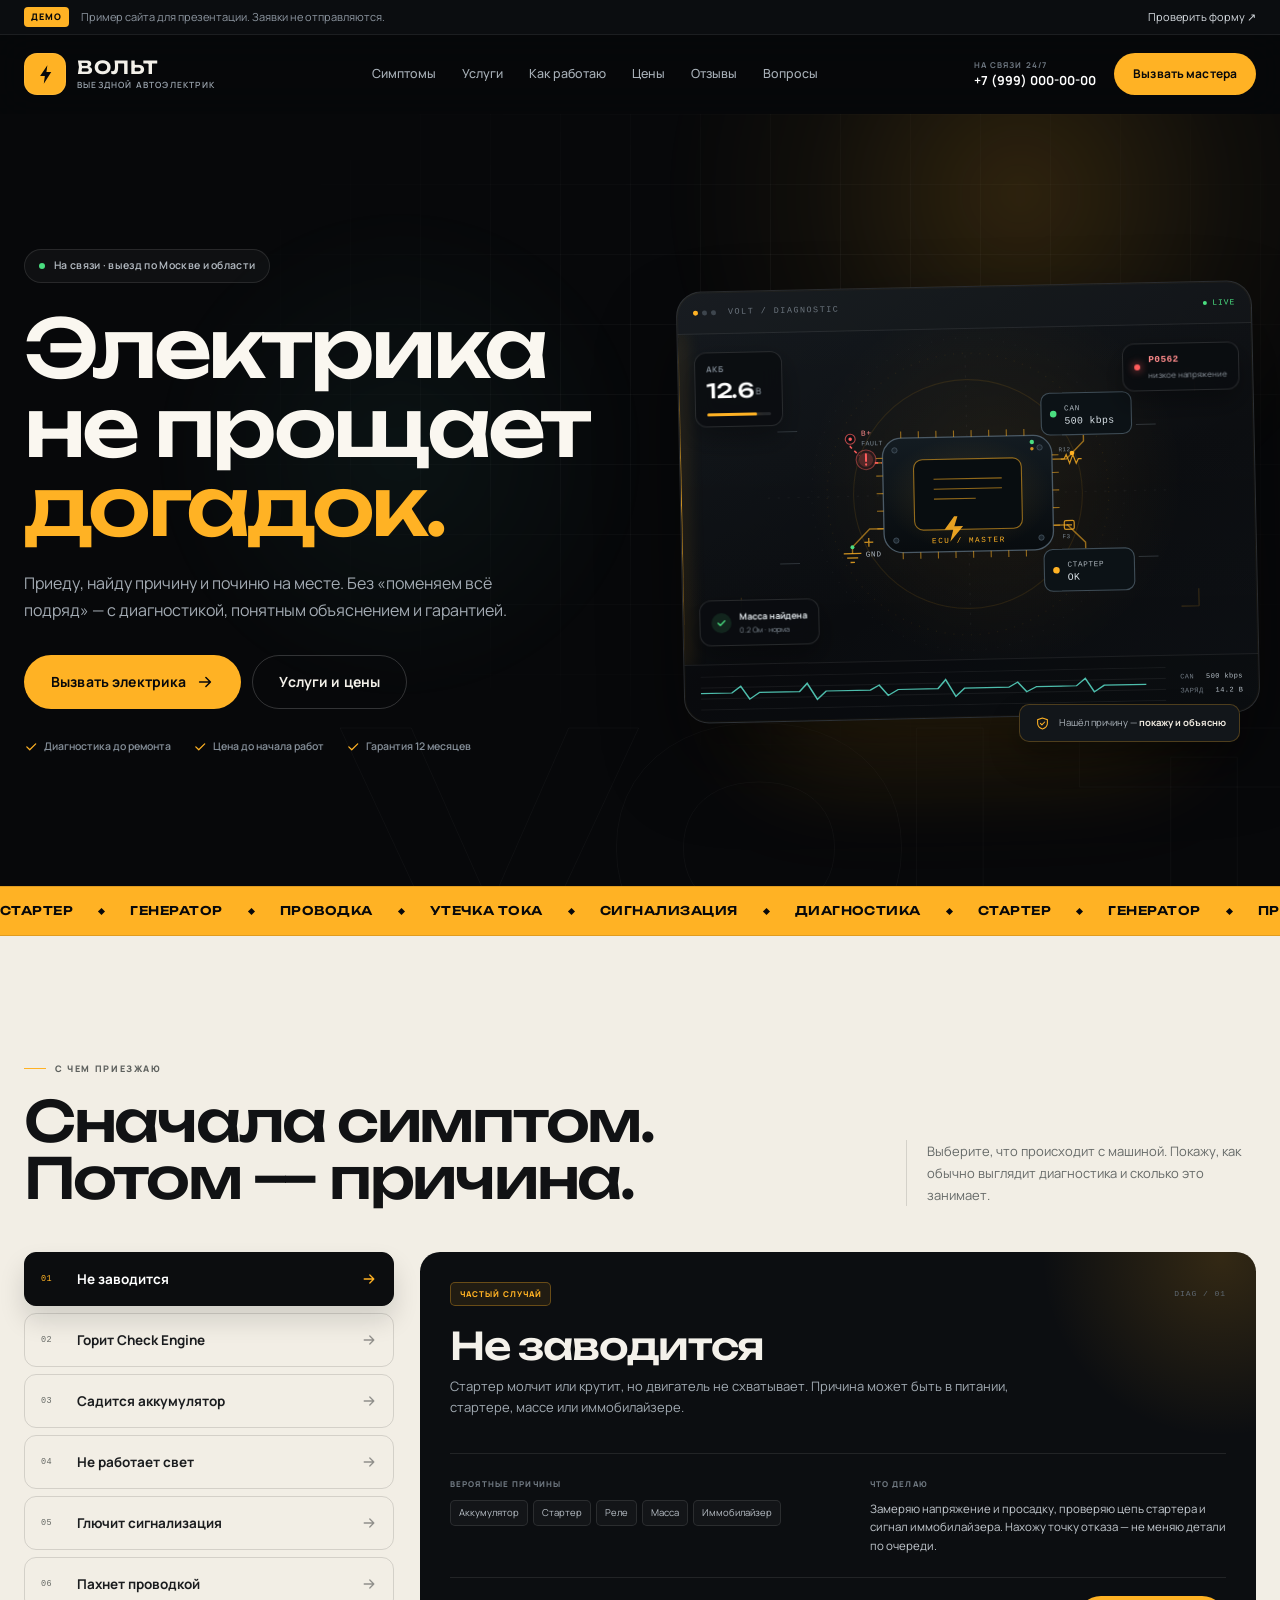
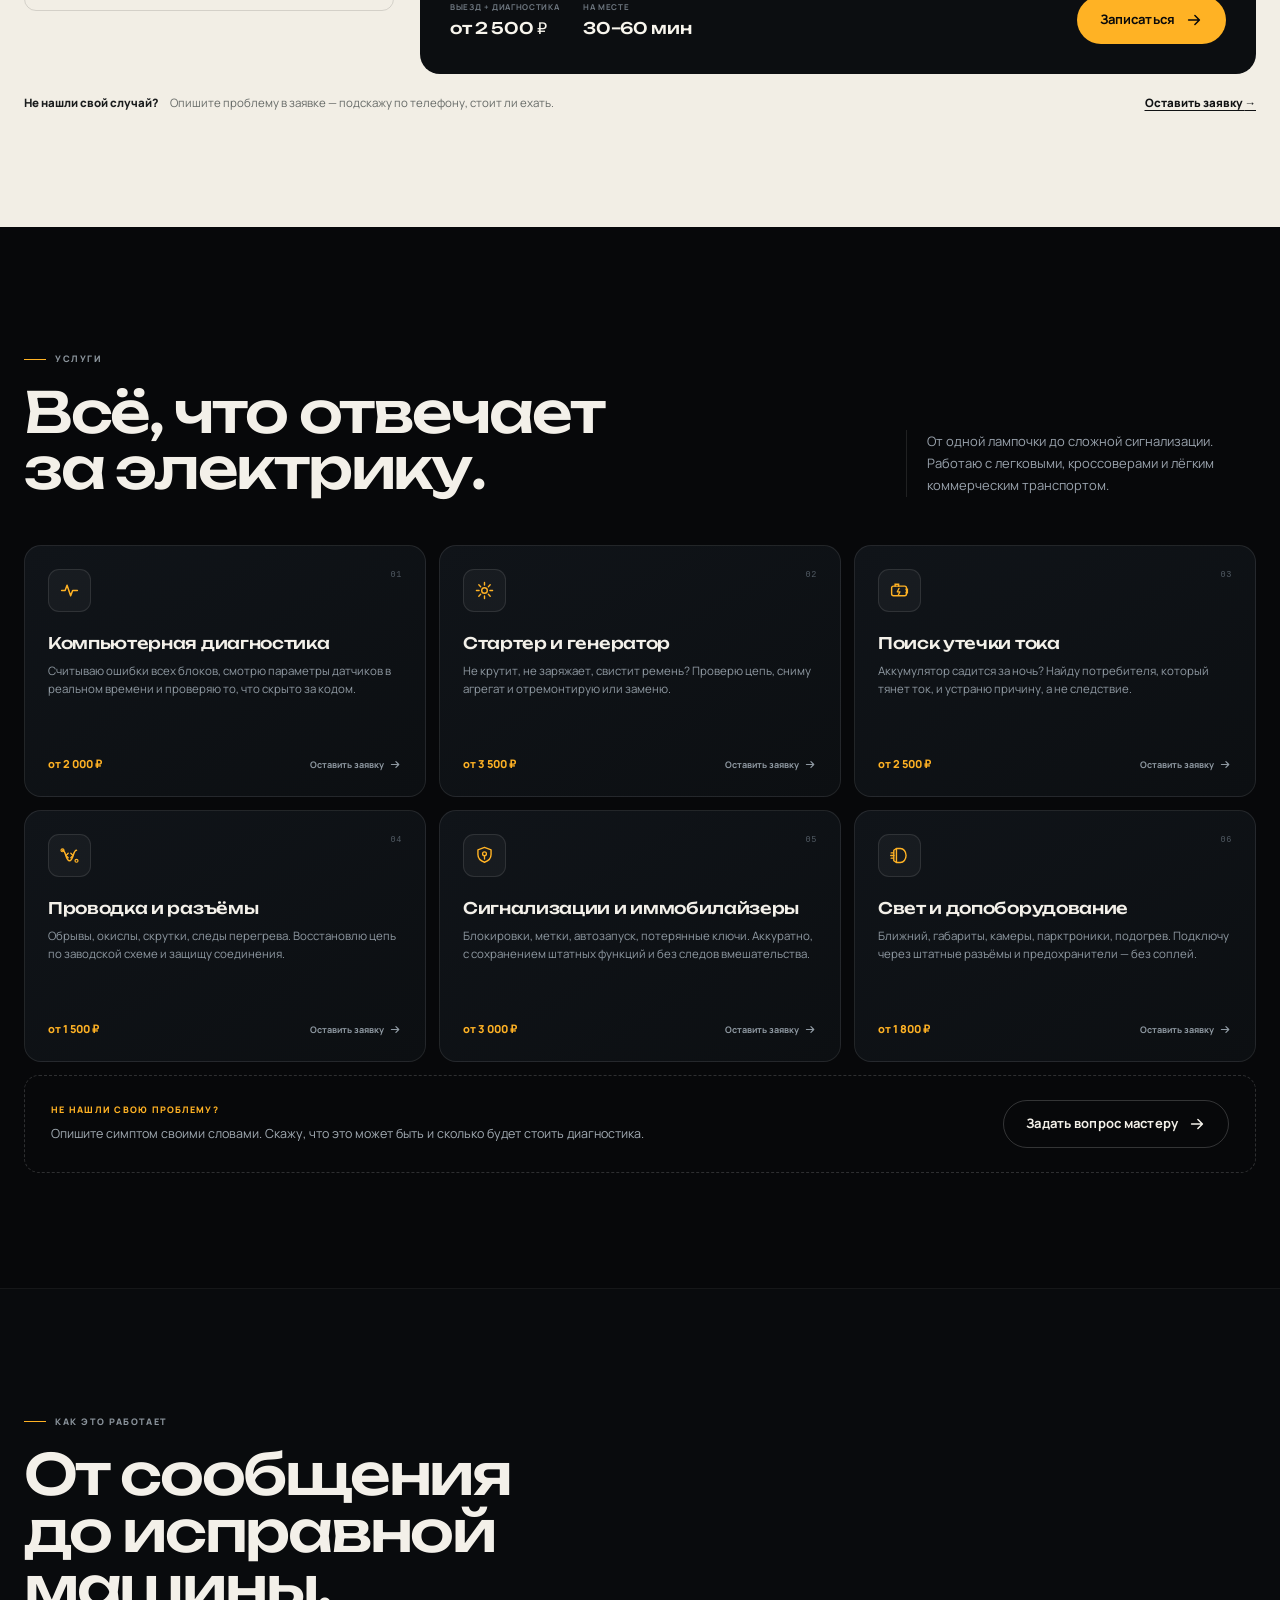
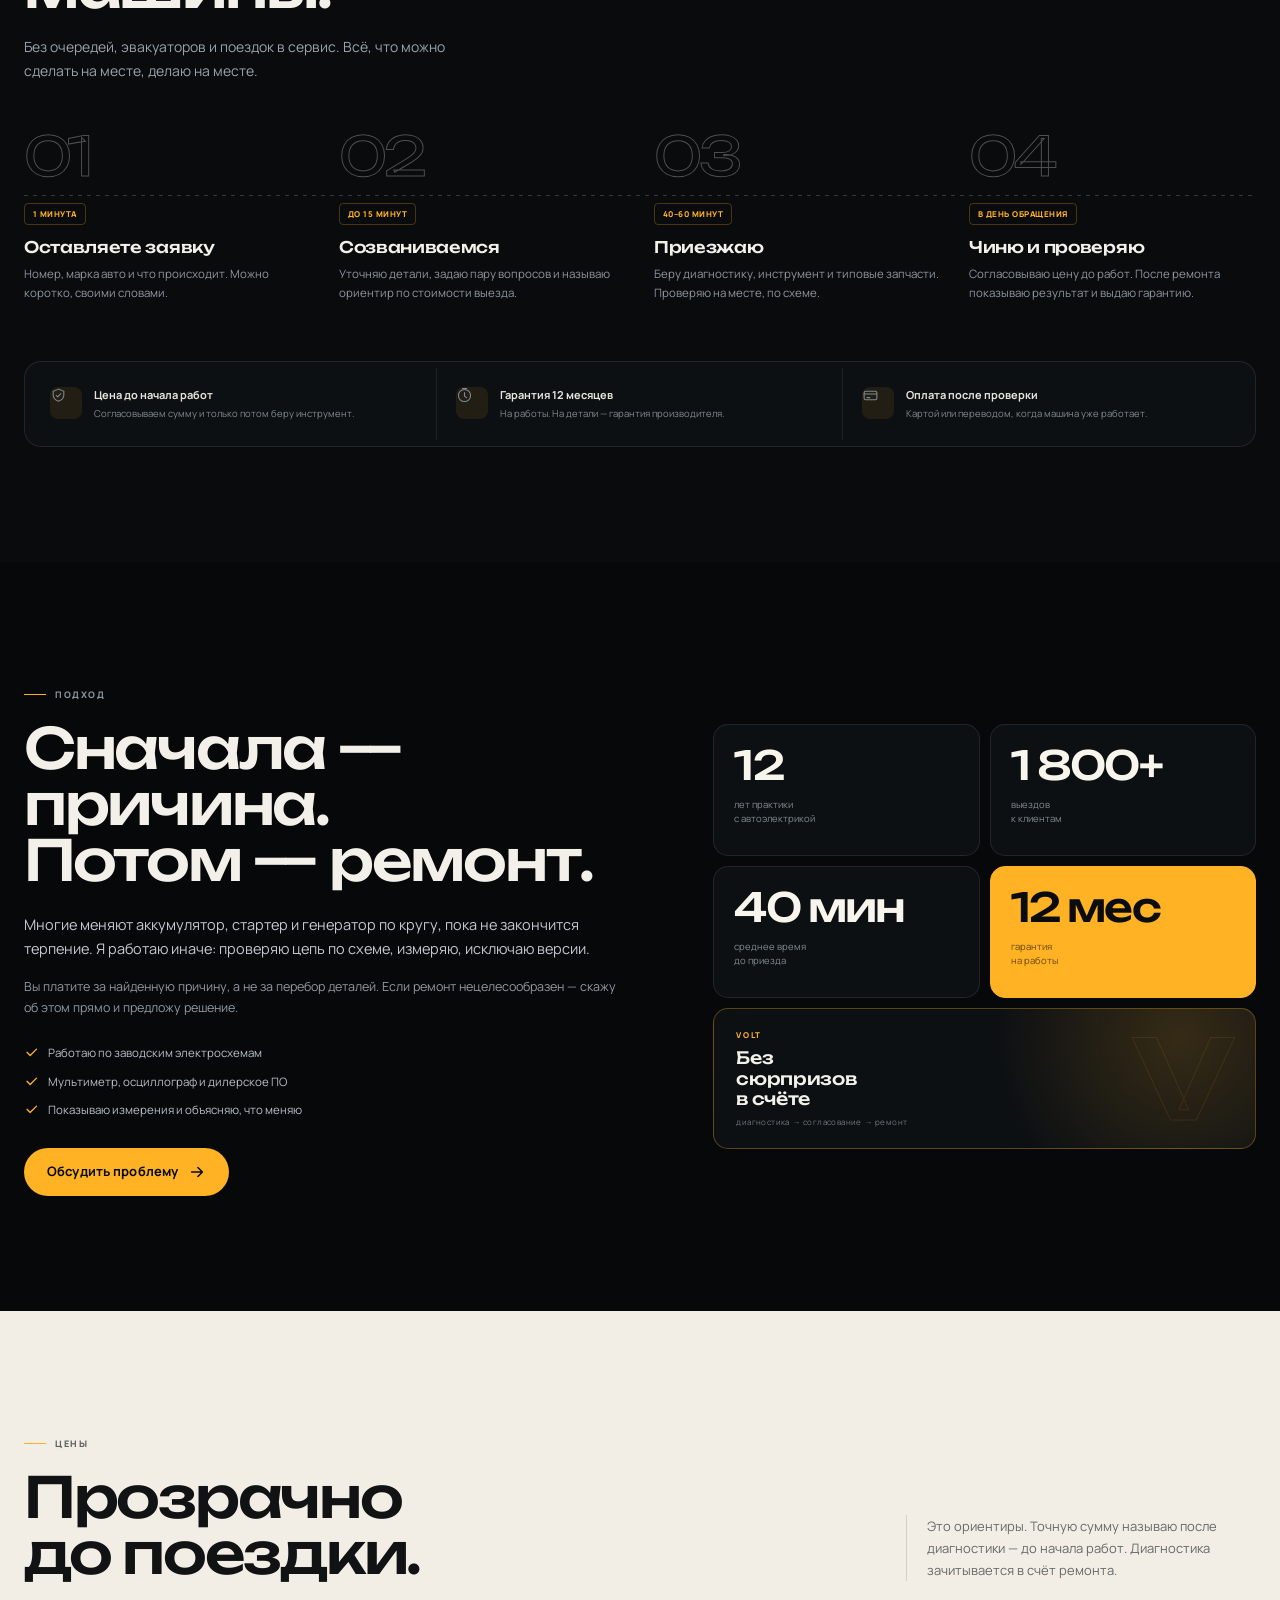
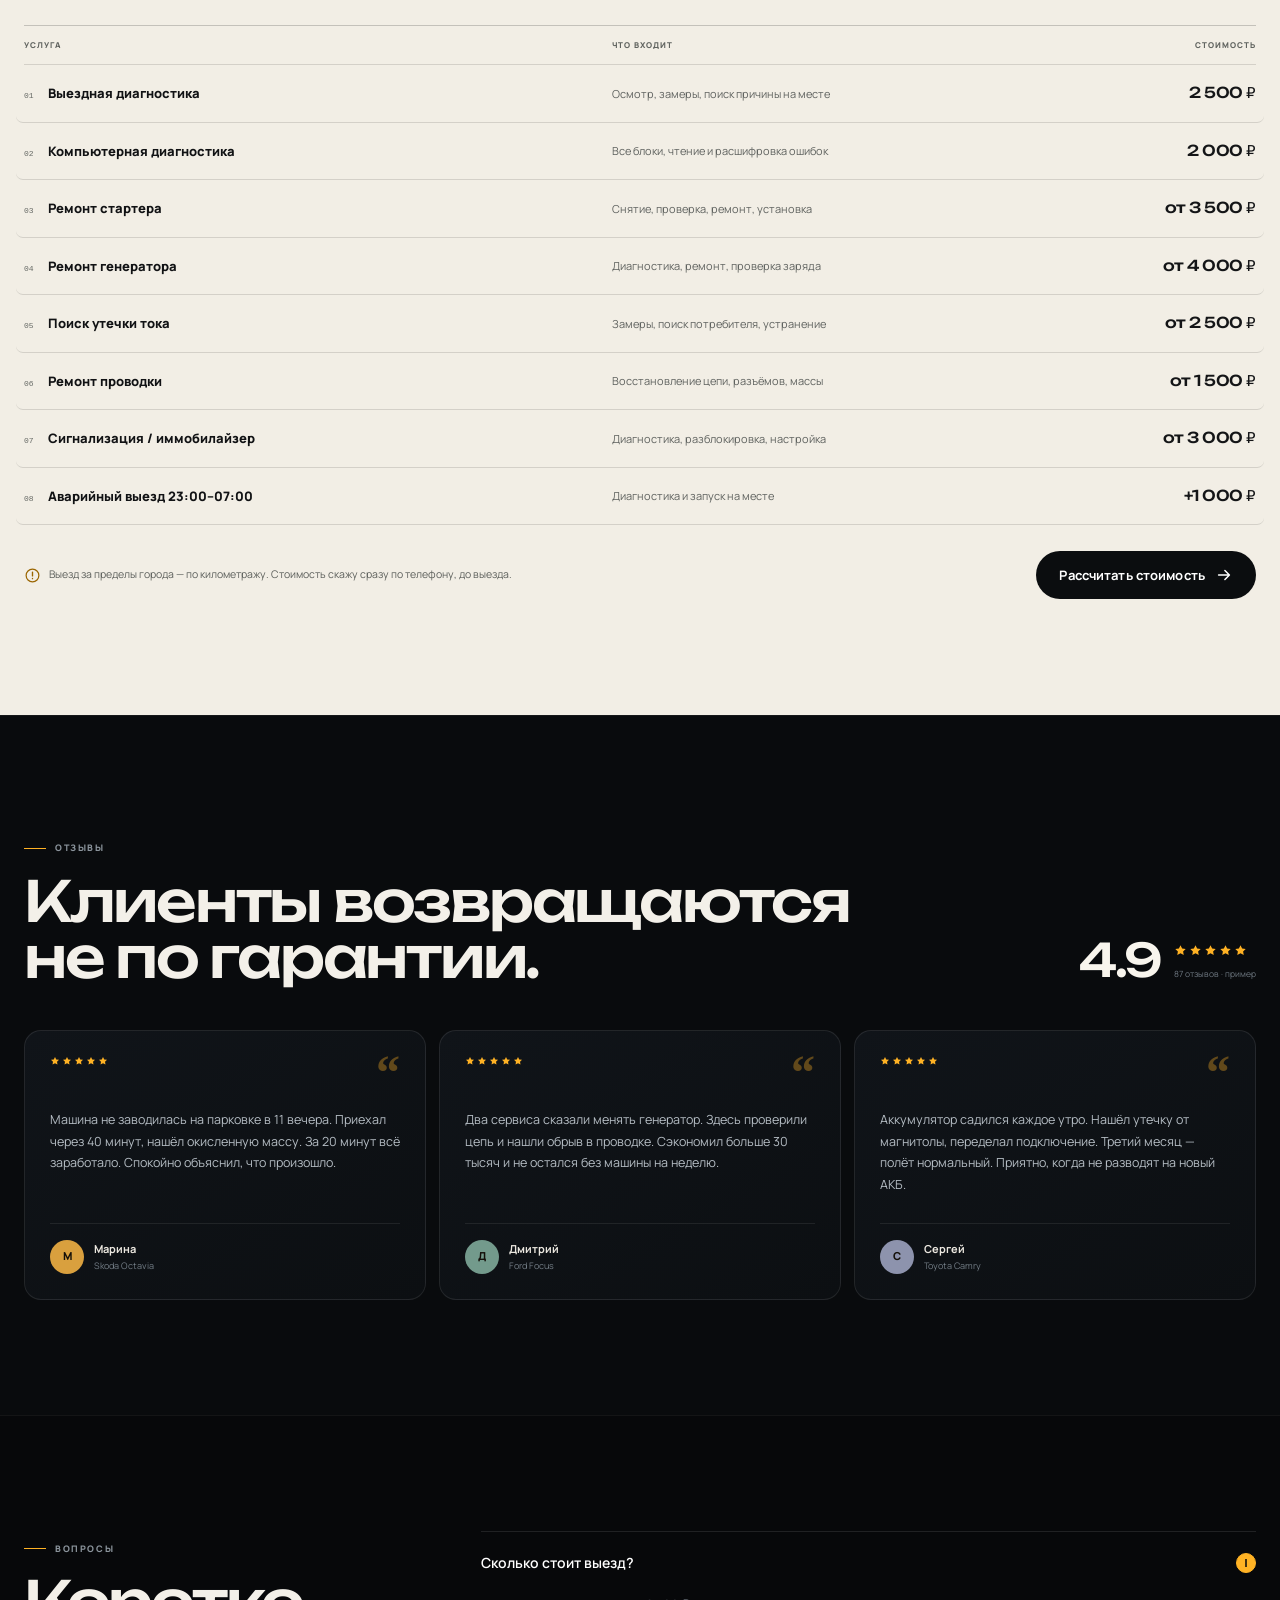
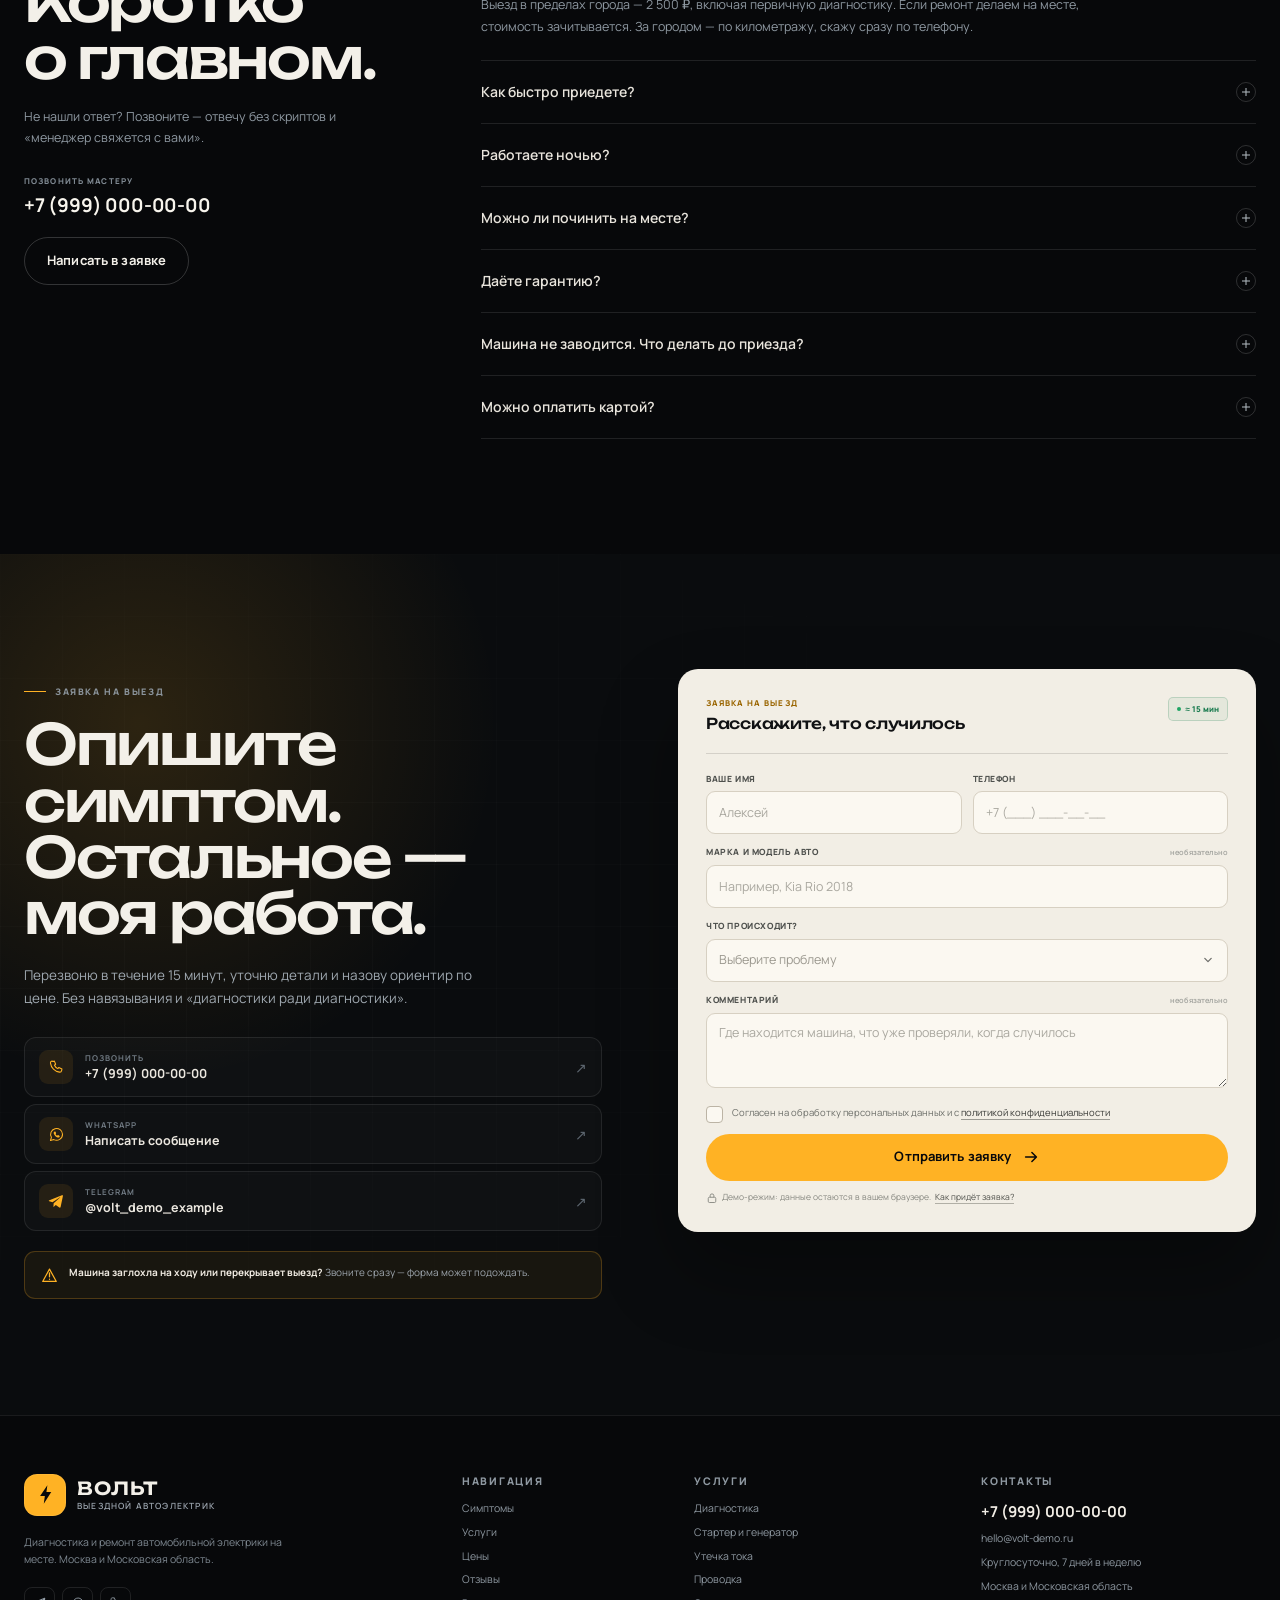
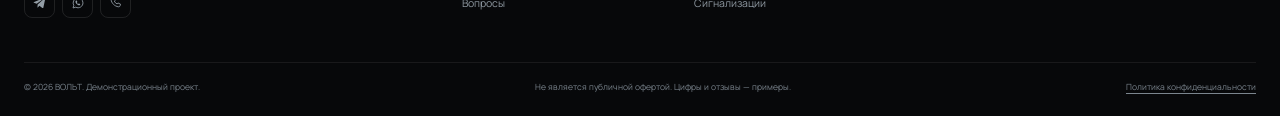
==== commit a56e38bb: "Replace car drawing with cleaner ECU diagnostic schematic" ====
--- a/index.html
+++ b/index.html
@@ -170,94 +170,114 @@
               <div class="diag__stage-grid"></div>
               <div class="diag__scan"></div>
 
-              <!-- Car silhouette: public domain (CC0), publicdomainvectors.org. Restyled for the demo. -->
-              <svg class="car-svg" viewBox="0 0 180 80" fill="none">
+                            <!-- ECU / wiring diagnostic schematic -->
+              <svg class="circuit-svg" viewBox="0 0 520 300" fill="none">
     <defs>
-      <linearGradient id="paint" x1="0" y1="16" x2="0" y2="70" gradientUnits="userSpaceOnUse">
-        <stop offset="0" stop-color="#3b4a55"/>
-        <stop offset=".18" stop-color="#222d36"/>
-        <stop offset=".55" stop-color="#131b21"/>
-        <stop offset="1" stop-color="#080c10"/>
+      <radialGradient id="core" cx=".5" cy=".5" r=".5">
+        <stop offset="0" stop-color="#ffb224" stop-opacity=".16"/>
+        <stop offset=".7" stop-color="#ffb224" stop-opacity=".04"/>
+        <stop offset="1" stop-color="#ffb224" stop-opacity="0"/>
+      </radialGradient>
+      <linearGradient id="module" x1="0" y1="100" x2="0" y2="200" gradientUnits="userSpaceOnUse">
+        <stop offset="0" stop-color="#131b21"/>
+        <stop offset="1" stop-color="#080c0f"/>
       </linearGradient>
-      <linearGradient id="rim" x1="0" y1="0" x2="1" y2="1">
-        <stop offset="0" stop-color="#c2ced8"/>
-        <stop offset=".45" stop-color="#657581"/>
-        <stop offset="1" stop-color="#26323b"/>
-      </linearGradient>
-      <clipPath id="carClip">
-        <path d="m229.52 196.33c-0.09-8.41 0.63-14.12 2.92-14.62l11.85-1.54c8.38-3.87 17.11-8.68 24.77-10.62 5.88-1.17 12.1-1.88 18.77-2 13.43 0.22 28.36-0.7 37.85 2.47 9.04 4.17 17.95 8.62 26.46 13.84 11.48 0.79 34.91 3.98 38.32 7.7 1.69 2.28 3.05 4.73 3.69 7.54 1.49 0.61 1.38 2.82 0.77 5.53l-0.16 5.54-5.69 2.31-11.23 1.39-2.92 0.77c-4.24 9.94-19.98 8.71-24.31-0.47l-3.54 0.62-63.09-0.62-0.77 1.08-4.92-0.15c-3.3 10.15-22.17 11.08-25.08-1.39h-2.46l-7.39-1.07-11.23-1.54c-3.06-1.82-4.34-3.19-4.62-4.31l0.77-1.08-0.61-6.15c0.41-2.09 0.79-2.76 1.85-3.23zm68.16-26.37c-6.77 0.01-13.39 0.26-19.34 1.57l1.39 11.78 20.9 0.72c0.86-0.18 1.76-0.32 1.59-1.79l-2.18-12.28c-0.79-0.01-1.57 0-2.36 0zm-20.34 1.8c-4.01 0.97-7.7 2.47-10.9 4.74-1.27 0.85-1.73 1.85-1.68 2.97 0.59 2.54 2.09 3.57 4.26 3.47l9.71 0.33-1.39-11.51zm27.26-1.7l4.46 12.68c0.56 0.92 1.38 1.61 2.88 1.69l21.7 0.89c-3.09-2.11-0.55-6 2.58-5.15-5.87-4.89-12.24-7.99-19.13-9.22-4.05-0.65-8.26-0.79-12.49-0.89zm-71.88 12.58c-1.78 0.64-2.21 5.18-2.29 10.75l5.83-0.05c0.22-1.95 0.26-3.9 0.02-5.85-0.57-3.41-2.17-3.83-3.56-4.85zm38.65 5.22h5.51c0.43 0 0.79 0.36 0.79 0.79 0 0.44-0.36 0.79-0.79 0.79h-5.51c-0.44 0-0.79-0.35-0.79-0.79 0-0.43 0.35-0.79 0.79-0.79zm38 0.91h5.51c0.44 0 0.79 0.35 0.79 0.79s-0.35 0.79-0.79 0.79h-5.51c-0.44 0-0.79-0.35-0.79-0.79s0.35-0.79 0.79-0.79zm-34.25 21.22c0 5.04-4.09 9.13-9.13 9.13s-9.13-4.09-9.13-9.13 4.09-9.13 9.13-9.13 9.13 4.09 9.13 9.13zm97.44-1.16c0 5.04-4.09 9.13-9.13 9.13s-9.13-4.09-9.13-9.13 4.09-9.13 9.13-9.13 9.13 4.09 9.13 9.13zm7.63-11.03l11.79 0.08c-0.91-1.96-2.08-3.7-3.91-5.12l-4.56 0.35c-0.84 0.13-1.19 0.5-1.5 0.89l-1.82 3.8z" transform="translate(-221.51 -155.05)" clip-rule="evenodd"/>
-      </clipPath>
     </defs>
-    <!-- darker privacy glass, window highlights are added below -->
-    <path d="M64 21h64l8 8v16H54V29l10-8Z" fill="#081116"/>
-    <!-- silhouette body -->
-    <g transform="translate(-221.51 -155.05)">
-      <path d="m229.52 196.33c-0.09-8.41 0.63-14.12 2.92-14.62l11.85-1.54c8.38-3.87 17.11-8.68 24.77-10.62 5.88-1.17 12.1-1.88 18.77-2 13.43 0.22 28.36-0.7 37.85 2.47 9.04 4.17 17.95 8.62 26.46 13.84 11.48 0.79 34.91 3.98 38.32 7.7 1.69 2.28 3.05 4.73 3.69 7.54 1.49 0.61 1.38 2.82 0.77 5.53l-0.16 5.54-5.69 2.31-11.23 1.39-2.92 0.77c-4.24 9.94-19.98 8.71-24.31-0.47l-3.54 0.62-63.09-0.62-0.77 1.08-4.92-0.15c-3.3 10.15-22.17 11.08-25.08-1.39h-2.46l-7.39-1.07-11.23-1.54c-3.06-1.82-4.34-3.19-4.62-4.31l0.77-1.08-0.61-6.15c0.41-2.09 0.79-2.76 1.85-3.23zm68.16-26.37c-6.77 0.01-13.39 0.26-19.34 1.57l1.39 11.78 20.9 0.72c0.86-0.18 1.76-0.32 1.59-1.79l-2.18-12.28c-0.79-0.01-1.57 0-2.36 0zm-20.34 1.8c-4.01 0.97-7.7 2.47-10.9 4.74-1.27 0.85-1.73 1.85-1.68 2.97 0.59 2.54 2.09 3.57 4.26 3.47l9.71 0.33-1.39-11.51zm27.26-1.7l4.46 12.68c0.56 0.92 1.38 1.61 2.88 1.69l21.7 0.89c-3.09-2.11-0.55-6 2.58-5.15-5.87-4.89-12.24-7.99-19.13-9.22-4.05-0.65-8.26-0.79-12.49-0.89zm-71.88 12.58c-1.78 0.64-2.21 5.18-2.29 10.75l5.83-0.05c0.22-1.95 0.26-3.9 0.02-5.85-0.57-3.41-2.17-3.83-3.56-4.85zm38.65 5.22h5.51c0.43 0 0.79 0.36 0.79 0.79 0 0.44-0.36 0.79-0.79 0.79h-5.51c-0.44 0-0.79-0.35-0.79-0.79 0-0.43 0.35-0.79 0.79-0.79zm38 0.91h5.51c0.44 0 0.79 0.35 0.79 0.79s-0.35 0.79-0.79 0.79h-5.51c-0.44 0-0.79-0.35-0.79-0.79s0.35-0.79 0.79-0.79zm-34.25 21.22c0 5.04-4.09 9.13-9.13 9.13s-9.13-4.09-9.13-9.13 4.09-9.13 9.13-9.13 9.13 4.09 9.13 9.13zm97.44-1.16c0 5.04-4.09 9.13-9.13 9.13s-9.13-4.09-9.13-9.13 4.09-9.13 9.13-9.13 9.13 4.09 9.13 9.13zm7.63-11.03l11.79 0.08c-0.91-1.96-2.08-3.7-3.91-5.12l-4.56 0.35c-0.84 0.13-1.19 0.5-1.5 0.89l-1.82 3.8z" fill="url(#paint)" stroke="#61707c" stroke-width=".7"/>
+
+    <circle cx="260" cy="150" r="128" stroke="#ffb224" stroke-opacity=".08" stroke-dasharray="1 7"/>
+    <circle cx="260" cy="150" r="104" stroke="#ffb224" stroke-opacity=".1"/>
+    <circle cx="260" cy="150" r="142" stroke="#ffffff" stroke-opacity=".035" stroke-dasharray="1 10"/>
+    <path d="M78 150h364M260 24v252" stroke="#ffffff" stroke-opacity=".04" stroke-dasharray="2 7"/>
+    <path d="M88 90h18M88 210h18M414 90h18M414 210h18" stroke="#7b8893" stroke-opacity=".3"/>
+
+    <!-- traces -->
+    <g stroke="#ffb224" stroke-width="1.3" opacity=".55">
+      <path d="M335 120h15l16-16V98"/>
+      <path d="M185 180h-15l-16 16v6"/>
+      <path d="M335 180h15l16 16v6"/>
+      <path d="M185 120h-9"/>
     </g>
-    <!-- body details clipped to silhouette -->
-    <g clip-path="url(#carClip)" transform="translate(-221.51 -155.05)">
-      <path d="M236 207c30 2 64 3 100 3s70-1 101-3" stroke="#465763" stroke-width=".9" opacity=".55"/>
-      <path d="M232 219c36 3 78 4 122 4s86-1 122-4" stroke="#26323b" stroke-width=".9" opacity=".6"/>
-      <path d="M244 212h72M330 212h62" stroke="#0a0f13" stroke-width="1.4"/>
-      <path d="M246 204h10M259 204h10M345 204h10M358 204h10" stroke="#93a3ae" stroke-opacity=".45" stroke-width="1.4" stroke-linecap="round"/>
+
+    <!-- broken battery branch -->
+    <path d="M176 120h9M154 98v7l8 8" stroke="#ff5c5c" stroke-width="1.5" stroke-dasharray="3 3" opacity=".95"/>
+    <circle cx="168" cy="117" r="9" fill="#ff5c5c" fill-opacity=".08" stroke="#ff5c5c" stroke-opacity=".45"/>
+    <path d="M168 112v6M168 121v.5" stroke="#ff5c5c" stroke-width="1.8" stroke-linecap="round"/>
+
+    <!-- modules -->
+    <g>
+      <circle cx="154" cy="98" r="4.5" fill="#0a0f13" stroke="#ff5c5c" stroke-opacity=".7"/>
+      <circle cx="154" cy="98" r="1.6" fill="#ff5c5c"/>
+      <text x="164" y="95" fill="#ff8b8b" font-family="monospace" font-size="7" letter-spacing=".6">B+</text>
+      <text x="164" y="104" fill="#7b8893" font-family="monospace" font-size="6" letter-spacing=".3">FAULT</text>
     </g>
-    <!-- wheel rims -->
-    <g>
-      <circle cx="43.3" cy="60.7" r="9" fill="#07090b" stroke="#3d4953" stroke-width="1.2"/>
-      <circle cx="43.3" cy="60.7" r="6.1" fill="#101820" stroke="#6c7c88" stroke-width=".8"/>
-      <circle cx="43.3" cy="60.7" r="3.5" fill="url(#rim)" stroke="#aab8c3" stroke-width=".5"/>
-      <path d="M43.3 55.5v10.4M38.1 60.7h10.4M39.6 57l7.4 7.4M46.9 57l-7.3 7.4" stroke="#25323b" stroke-width=".7"/>
-      <circle cx="43.3" cy="60.7" r="1.2" fill="#202c35" stroke="#b6c3cd" stroke-width=".4"/>
+    <g class="node">
+      <rect x="328" y="60" width="82" height="38" rx="8" fill="#0c1216" stroke="#3f4d57"/>
+      <circle cx="339" cy="79" r="3" fill="#4ade80"/>
+      <text x="349" y="76" fill="#aab3ba" font-family="monospace" font-size="7" letter-spacing=".6">CAN</text>
+      <text x="349" y="88" fill="#d8e0e6" font-family="monospace" font-size="9" letter-spacing=".3">500 kbps</text>
     </g>
-    <g>
-      <circle cx="138.4" cy="60.7" r="9" fill="#07090b" stroke="#3d4953" stroke-width="1.2"/>
-      <circle cx="138.4" cy="60.7" r="6.1" fill="#101820" stroke="#6c7c88" stroke-width=".8"/>
-      <circle cx="138.4" cy="60.7" r="3.5" fill="url(#rim)" stroke="#aab8c3" stroke-width=".5"/>
-      <path d="M138.4 55.5v10.4M133.2 60.7h10.4M134.7 57l7.4 7.4M142 57l-7.3 7.4" stroke="#25323b" stroke-width=".7"/>
-      <circle cx="138.4" cy="60.7" r="1.2" fill="#202c35" stroke="#b6c3cd" stroke-width=".4"/>
+    <g stroke="#ffb224" stroke-opacity=".8" stroke-width="1.2">
+      <path d="M146 202h16M149 206h10M152 210h4"/>
+      <text x="166" y="205" fill="#aab3ba" font-size="7" font-family="monospace" letter-spacing=".6" stroke="none">GND</text>
     </g>
-    <!-- window pillars and trim -->
-    <path d="M78 21v24M112 21v24" stroke="#0a1015" stroke-width="1.6"/>
-    <path d="M78 21v24M112 21v24" stroke="#3c4e5b" stroke-width=".4"/>
-    <path d="M56 45h95" stroke="#33434f" stroke-width=".7" opacity=".8"/>
-    <path d="M59 24h15M81 22h27M114 23h16" stroke="#9fb7c6" stroke-opacity=".28" stroke-width=".55" stroke-linecap="round"/>
-    <!-- lights -->
-    <g clip-path="url(#carClip)">
-      <path d="M157 36l9 2 .6 5-10-1 .4-6Z" fill="#c2dce9" fill-opacity=".75" stroke="#8aa5b4" stroke-width=".5"/>
-      <path d="M158 39l7 1.3" stroke="#ffb224" stroke-width=".9" stroke-linecap="round"/>
-      <path d="M10 36l10-2 .4 6-10 2.2-.4-6.2Z" fill="#ff5c5c" fill-opacity=".8"/>
+    <g class="node">
+      <rect x="328" y="202" width="82" height="38" rx="8" fill="#0c1216" stroke="#3f4d57"/>
+      <circle cx="339" cy="221" r="3" fill="#ffb224"/>
+      <text x="349" y="218" fill="#aab3ba" font-family="monospace" font-size="7" letter-spacing=".6">СТАРТЕР</text>
+      <text x="349" y="230" fill="#d8e0e6" font-family="monospace" font-size="9" letter-spacing=".3">OK</text>
     </g>
-    <!-- side mirror -->
-    <path d="M110 25l6-4c3-1 5 1 5 3s-2 3-4 3l-7 .5V25Z" fill="#1a242c" stroke="#5b6b77" stroke-width=".5"/>
-    <!-- traces -->
-    <g stroke="#ffb224" stroke-width=".55" opacity=".5">
-      <path d="M12 10h30l10 8M168 10h-28l-9 8"/>
-      <path d="M12 73h28l10-8M168 73h-28l-9-8"/>
-      <path d="M4 25v18l10 6M176 25v18l-10 6" stroke-dasharray="1.6 2.8"/>
-      <path d="M90 7V3M90 77v-4" stroke-dasharray="1.6 2.8"/>
+
+
+    <!-- central module -->
+    <rect x="183" y="98" width="154" height="104" rx="17" fill="url(#module)" stroke="#4a5965" stroke-width="1.2"/>
+    <rect x="183" y="98" width="154" height="104" rx="17" fill="url(#core)"/>
+    <rect x="211" y="118" width="98" height="64" rx="8" fill="#080d10" stroke="#ffb224" stroke-opacity=".55"/>
+    <path d="M229 136h62M229 145h62M229 154h38" stroke="#ffb224" stroke-opacity=".55" stroke-width="1"/>
+    <path d="M247 170 238 182h8l-3 11 12-14h-8l3-9Z" fill="#ffb224" opacity=".9"/>
+    <text x="260" y="194" text-anchor="middle" fill="#ffb224" font-family="monospace" font-size="7" letter-spacing="1.4">ECU / MASTER</text>
+
+    <!-- pins -->
+    <g stroke="#ffb224" stroke-width="1" opacity=".55">
+      <path d="M200 98v-6M216 98v-6M232 98v-6M248 98v-6M264 98v-6M280 98v-6M296 98v-6M312 98v-6"/>
+      <path d="M200 202v6M216 202v6M232 202v6M248 202v6M264 202v6M280 202v6M296 202v6M312 202v6"/>
+      <path d="M183 116h-6M183 132h-6M183 148h-6M183 164h-6M183 180h-6"/>
+      <path d="M337 116h6M337 132h6M337 148h6M337 164h6M337 180h6"/>
     </g>
-    <g fill="#ffb224">
-      <circle cx="12" cy="10" r="1.5"/><circle cx="168" cy="10" r="1.5"/>
-      <circle cx="12" cy="73" r="1.5"/><circle cx="168" cy="73" r="1.5"/>
-      <circle cx="4" cy="25" r="1.2"/><circle cx="176" cy="25" r="1.2"/>
+
+    <!-- screws + LED -->
+    <g fill="#1c262e" stroke="#43515c" stroke-width=".8">
+      <circle cx="194" cy="109" r="2.4"/><circle cx="326" cy="109" r="2.4"/>
+      <circle cx="194" cy="191" r="2.4"/><circle cx="326" cy="191" r="2.4"/>
     </g>
-    <!-- hotspots -->
-    <g>
-      <circle cx="90" cy="38" r="6" stroke="#ffb224" stroke-opacity=".18"/>
-      <circle cx="90" cy="38" r="6" stroke="#ffb224" stroke-opacity=".55">
-        <animate attributeName="r" values="3;9" dur="2.8s" repeatCount="indefinite"/>
-        <animate attributeName="stroke-opacity" values=".65;0" dur="2.8s" repeatCount="indefinite"/>
-      </circle>
-      <circle cx="90" cy="38" r="1.2" fill="#ffb224"/>
+    <circle cx="319" cy="104" r="2" fill="#4ade80"/>
+    <circle cx="319" cy="110" r="1.6" fill="#ffb224" opacity=".8"/>
+
+    <!-- components on traces -->
+    <g stroke="#ffb224" stroke-width="1.1" opacity=".8">
+      <path d="M345 120h3l2-4 3 8 3-8 3 8 2-4h3" />
+      <rect x="347" y="176" width="9" height="8" rx="1.5"/>
+      <path d="M349 180h5"/>
+      <path d="M169 188v8M165 192h8" />
     </g>
-    <g>
-      <circle cx="151" cy="42" r="5" stroke="#ff5c5c" stroke-opacity=".16"/>
-      <circle cx="151" cy="42" r="5" stroke="#ff5c5c" stroke-opacity=".55">
-        <animate attributeName="r" values="2.5;7" dur="2.4s" begin=".7s" repeatCount="indefinite"/>
-        <animate attributeName="stroke-opacity" values=".6;0" dur="2.4s" begin=".7s" repeatCount="indefinite"/>
-      </circle>
-      <circle cx="151" cy="42" r="1" fill="#ff5c5c"/>
+    <g fill="#7b8893" font-family="monospace" font-size="5.5" letter-spacing=".4">
+      <text x="343" y="113">R12</text>
+      <text x="345" y="192">F3</text>
     </g>
+
+    <!-- pulses -->
+    <circle r="2.1" fill="#ffb224">
+      <animateMotion dur="3.2s" repeatCount="indefinite" path="M335 120h15l16-16V98"/>
+    </circle>
+    <circle r="1.8" fill="#4ade80">
+      <animateMotion dur="2.6s" repeatCount="indefinite" path="M185 180h-15l-16 16v6"/>
+    </circle>
+    <circle cx="168" cy="117" r="4" fill="#ff5c5c" opacity=".25">
+      <animate attributeName="r" values="4;10;4" dur="2.2s" repeatCount="indefinite"/>
+      <animate attributeName="opacity" values=".35;0;.35" dur="2.2s" repeatCount="indefinite"/>
+    </circle>
+
+    <!-- corner marks -->
+    <path d="M52 44h16M52 44v16M468 44h-16M468 44v16M52 256h16M52 256v-16M468 256h-16M468 256v-16" stroke="#ffb224" stroke-opacity=".18" stroke-width="1"/>
   </svg>
 
               <div class="float float--volt">
--- a/assets/css/style.css
+++ b/assets/css/style.css
@@ -503,14 +503,11 @@
   box-shadow: 0 0 18px 3px rgba(255, 178, 36, .22);
   animation: scan-x 6s ease-in-out infinite;
 }
-.car-svg {
-  position: absolute;
-  left: 50%;
-  top: 50%;
-  width: 97%;
-  height: auto;
-  transform: translate(-50%, -50%);
-  filter: drop-shadow(0 20px 32px rgba(0, 0, 0, .5));
+.circuit-svg {
+  position: absolute;
+  inset: 0;
+  width: 100%;
+  height: 100%;
 }
 .float {
   position: absolute;
@@ -1525,7 +1522,7 @@
   .hero__proof { display: grid; grid-template-columns: 1fr 1fr; gap: 9px; max-width: 400px; }
   .hero__proof li:last-child { grid-column: 1 / -1; }
   .diag__stage { height: 300px; }
-  .car-svg { width: 100%; }
+
   .float--ok { display: none; }
   .hero__note { position: relative; right: auto; bottom: auto; margin: -10px 0 0 16px; width: max-content; max-width: calc(100% - 32px); }
   .section { padding: 68px 0; }
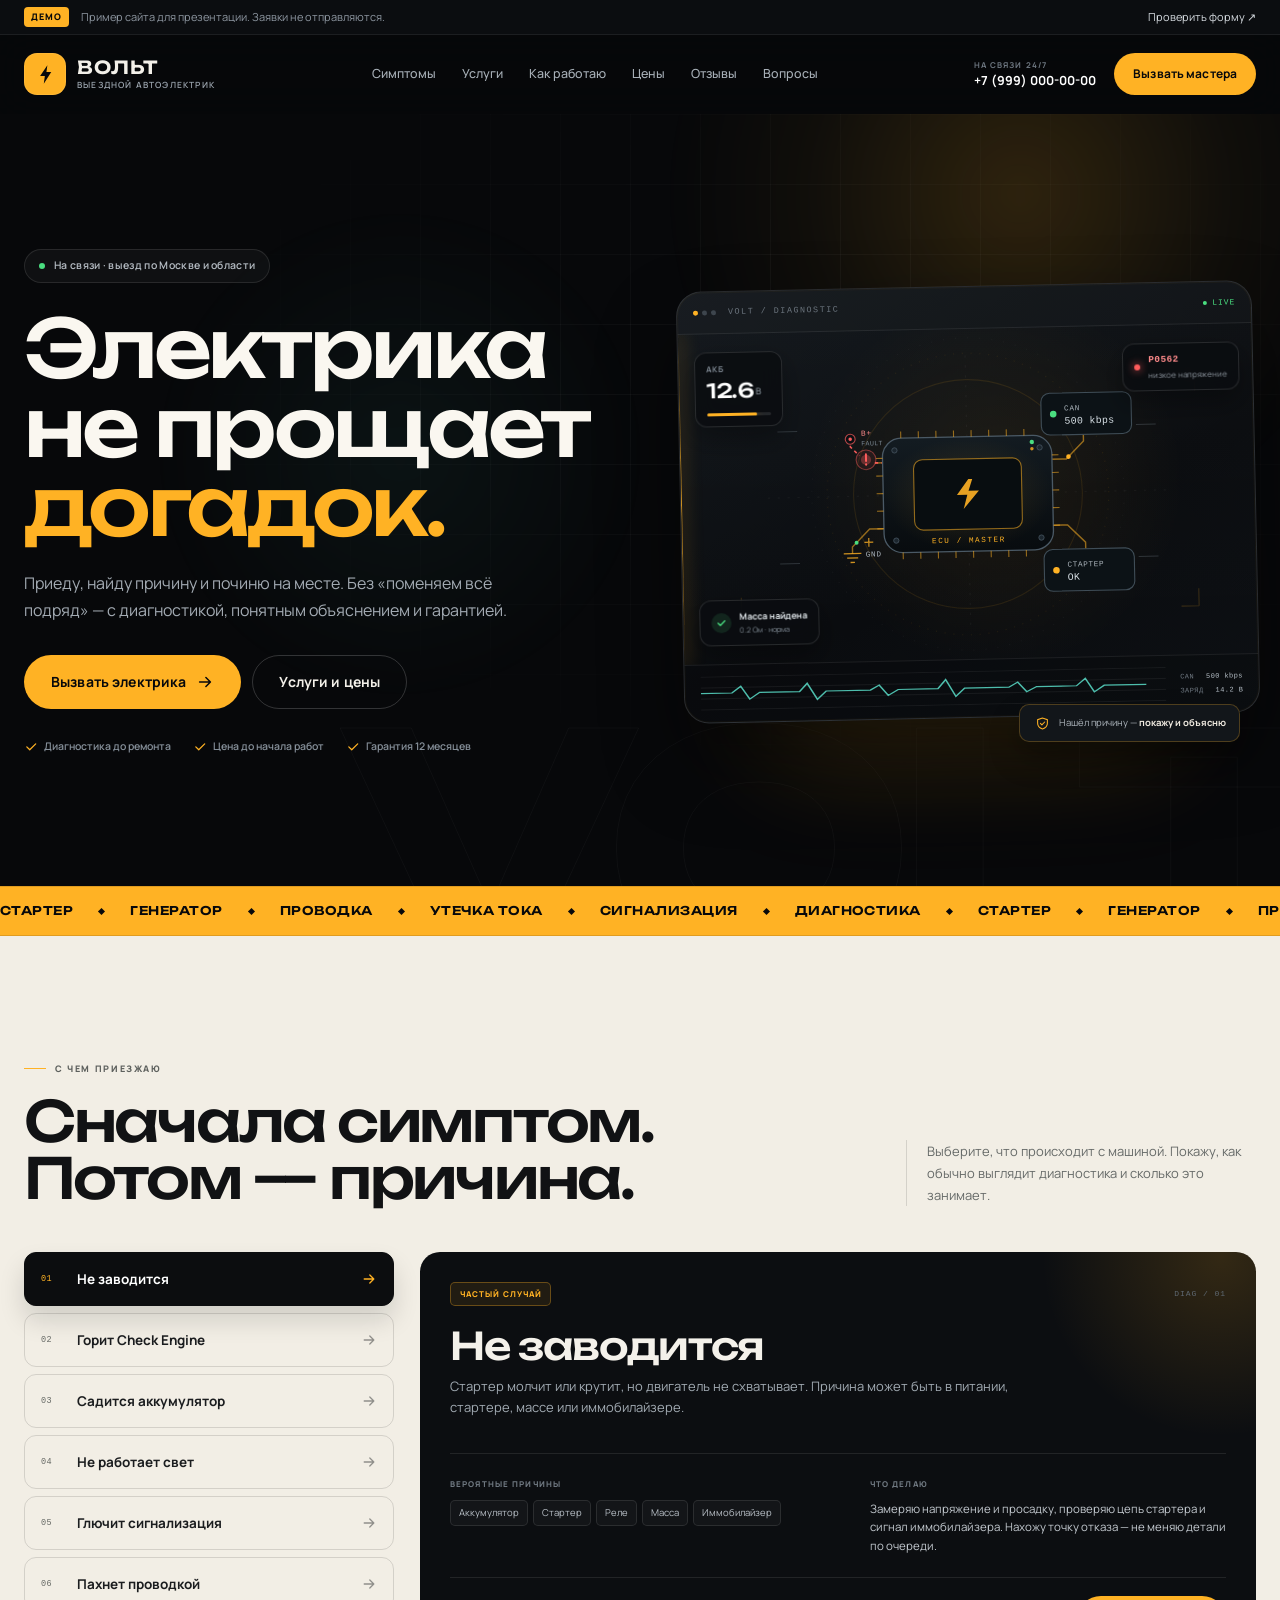
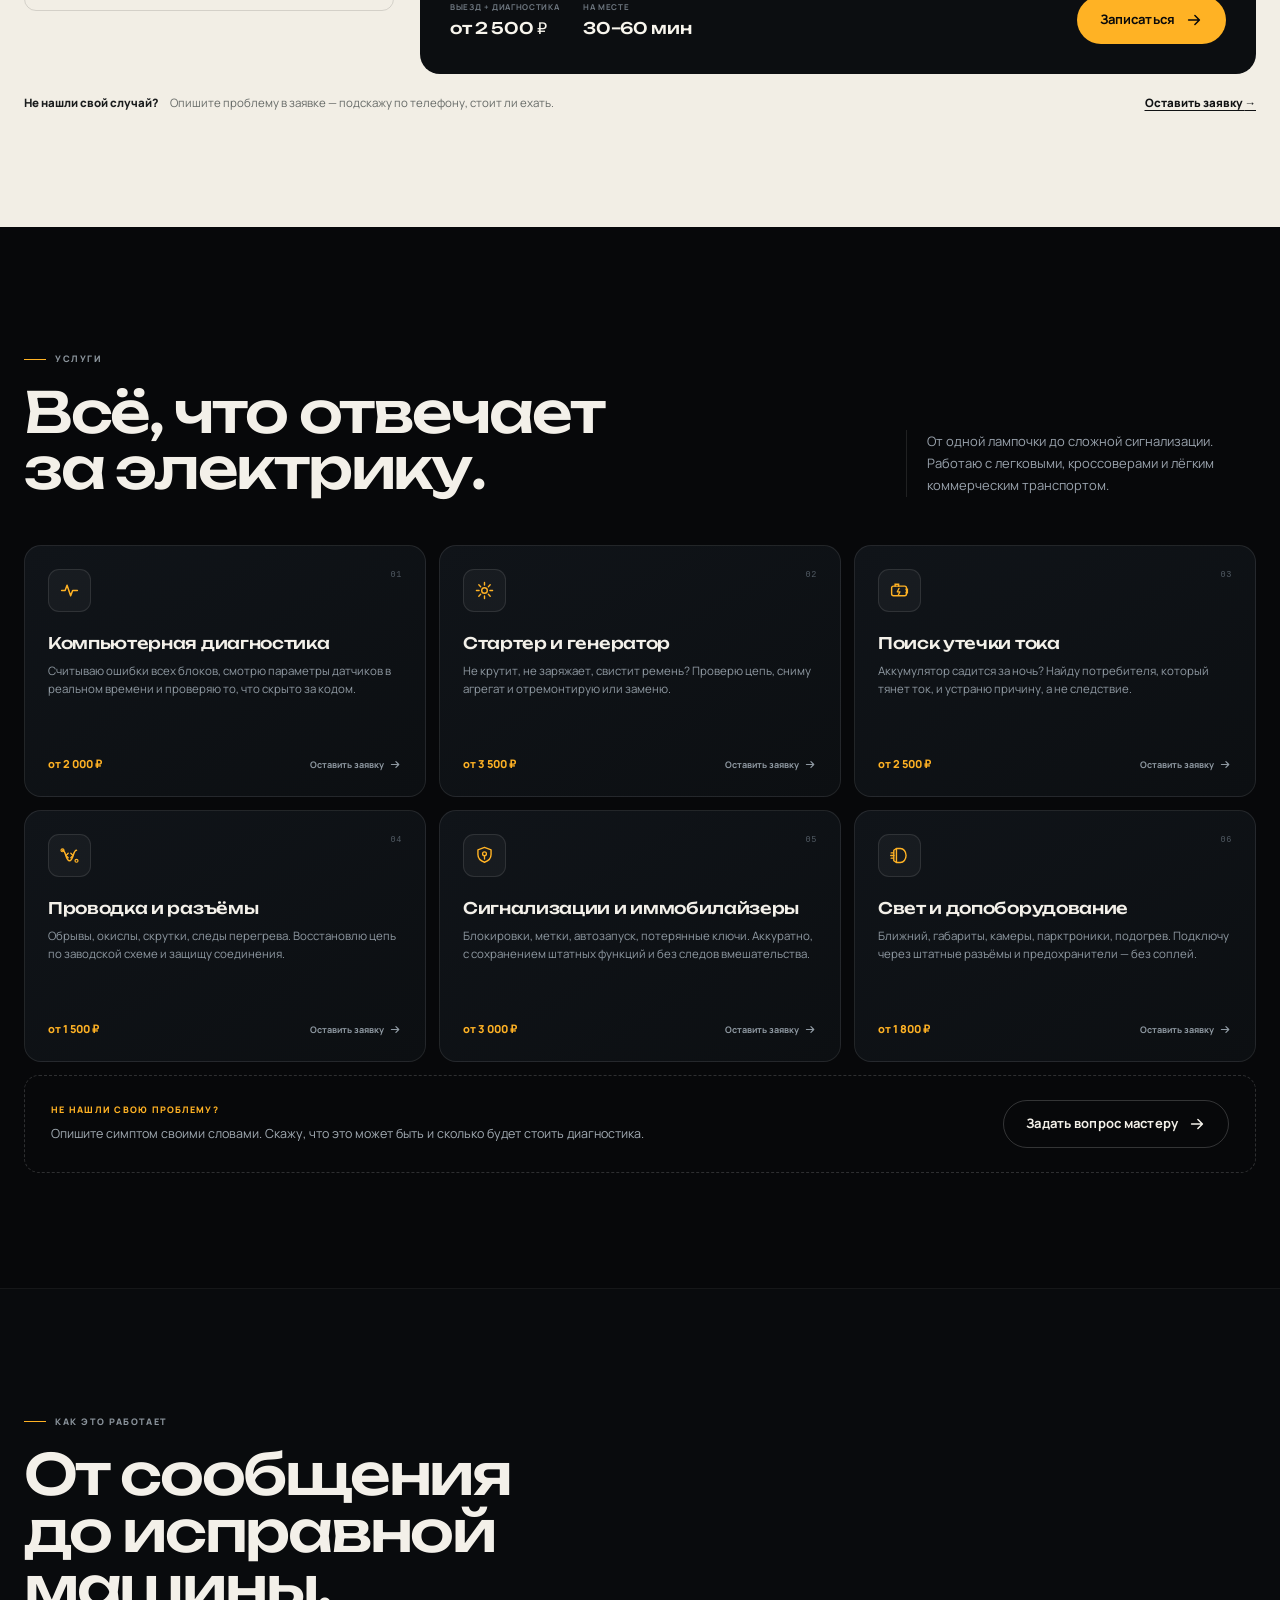
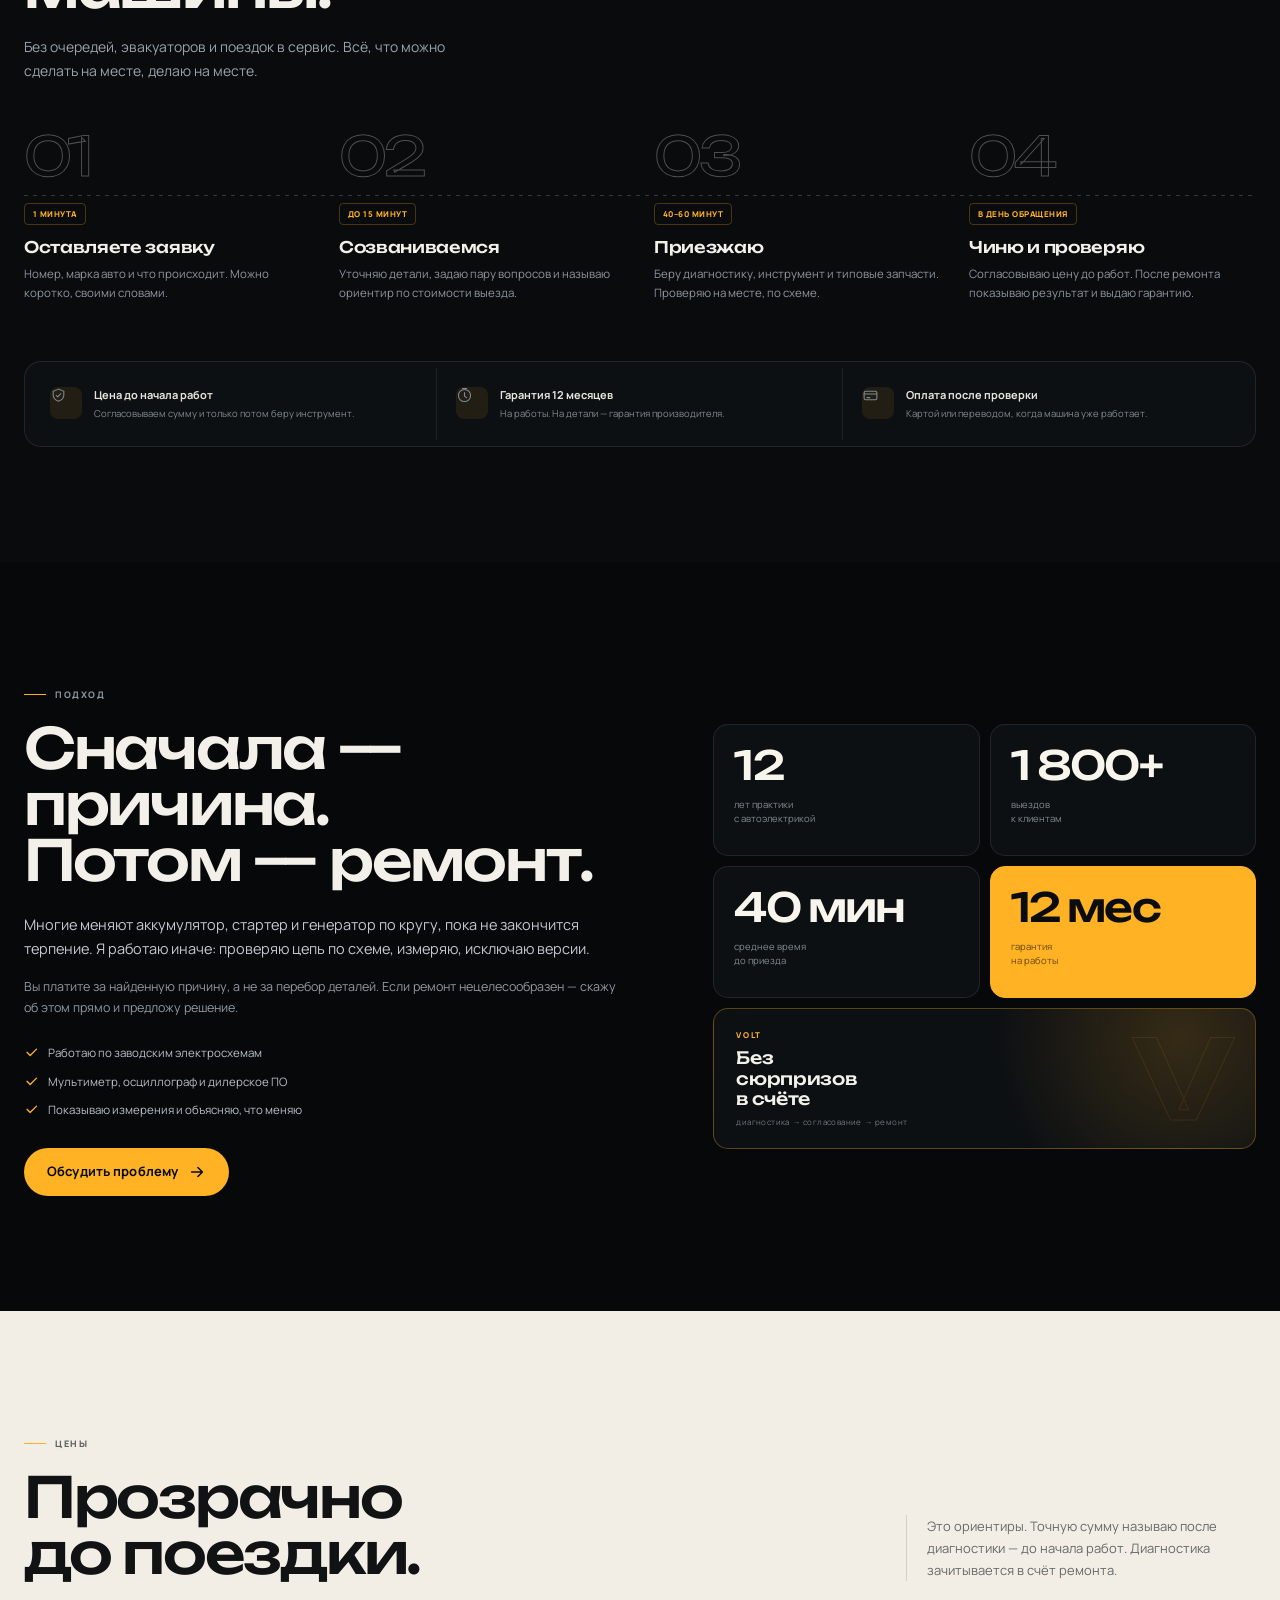
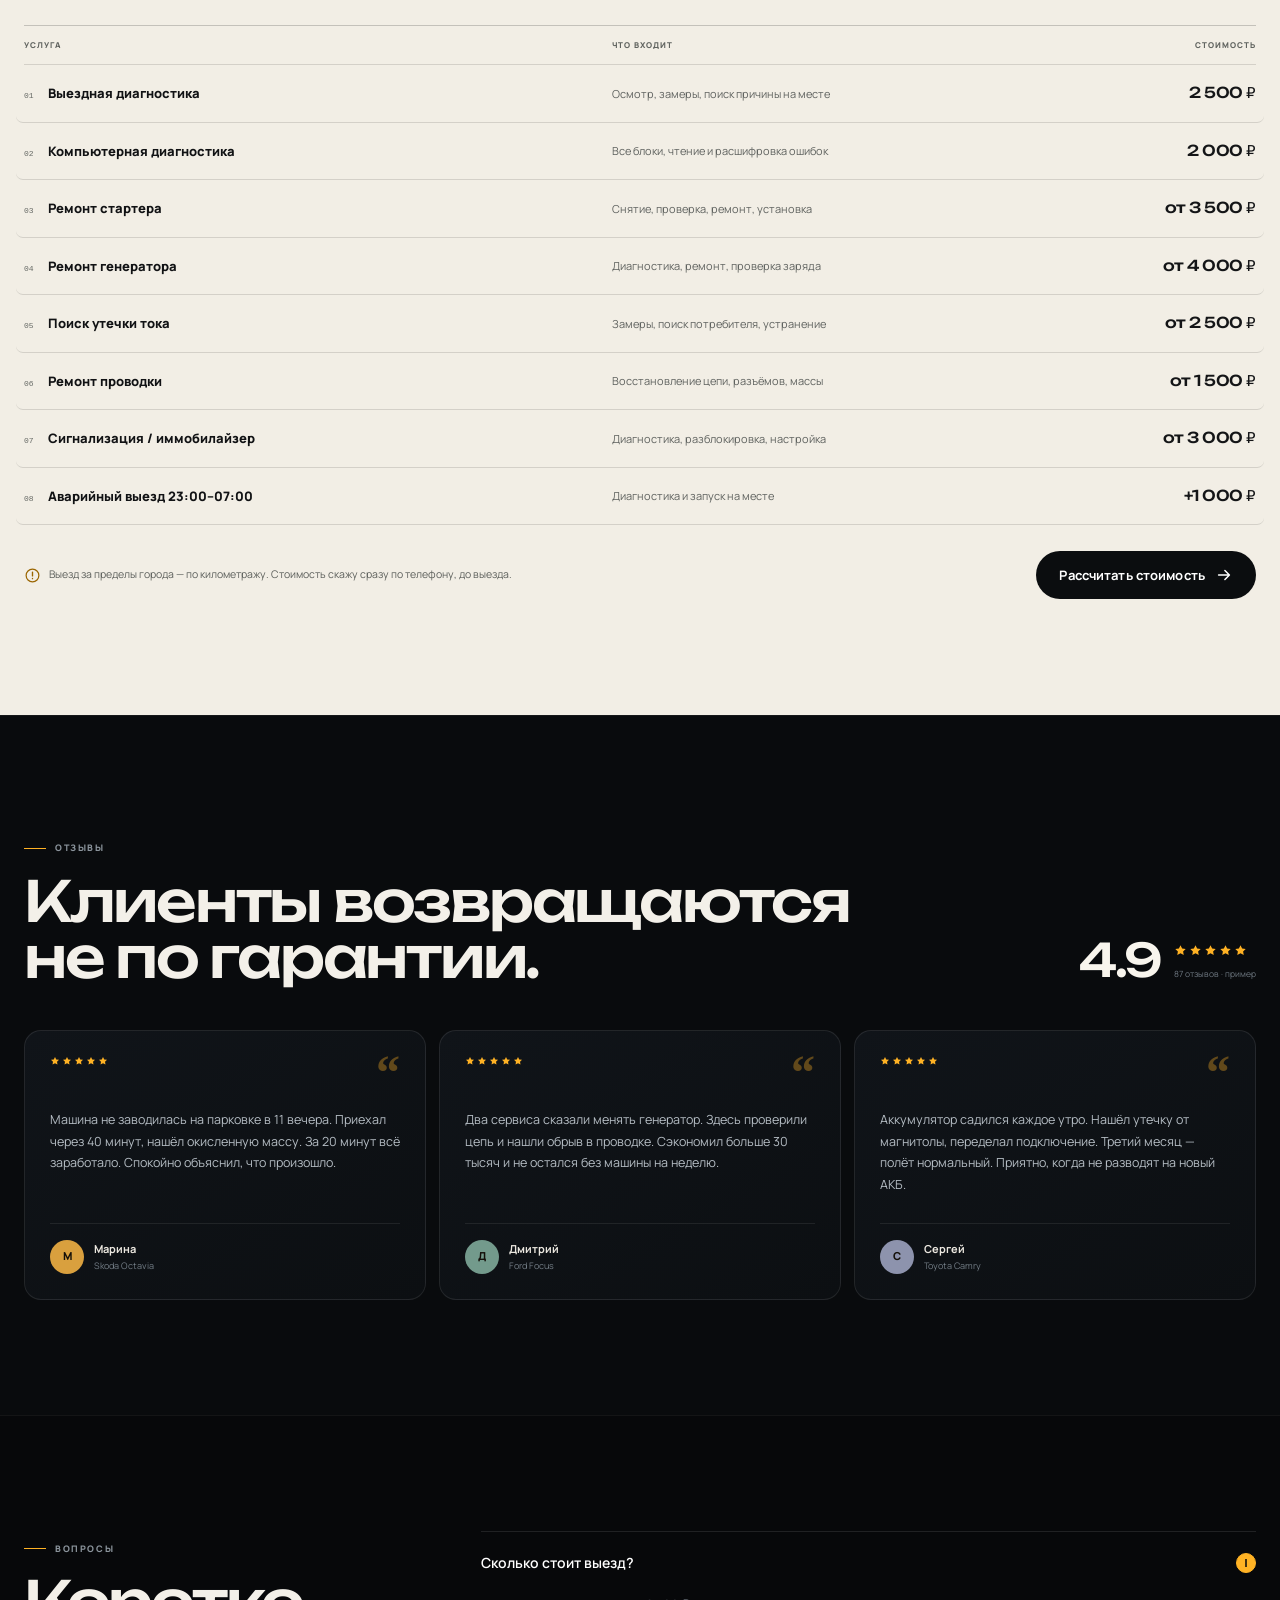
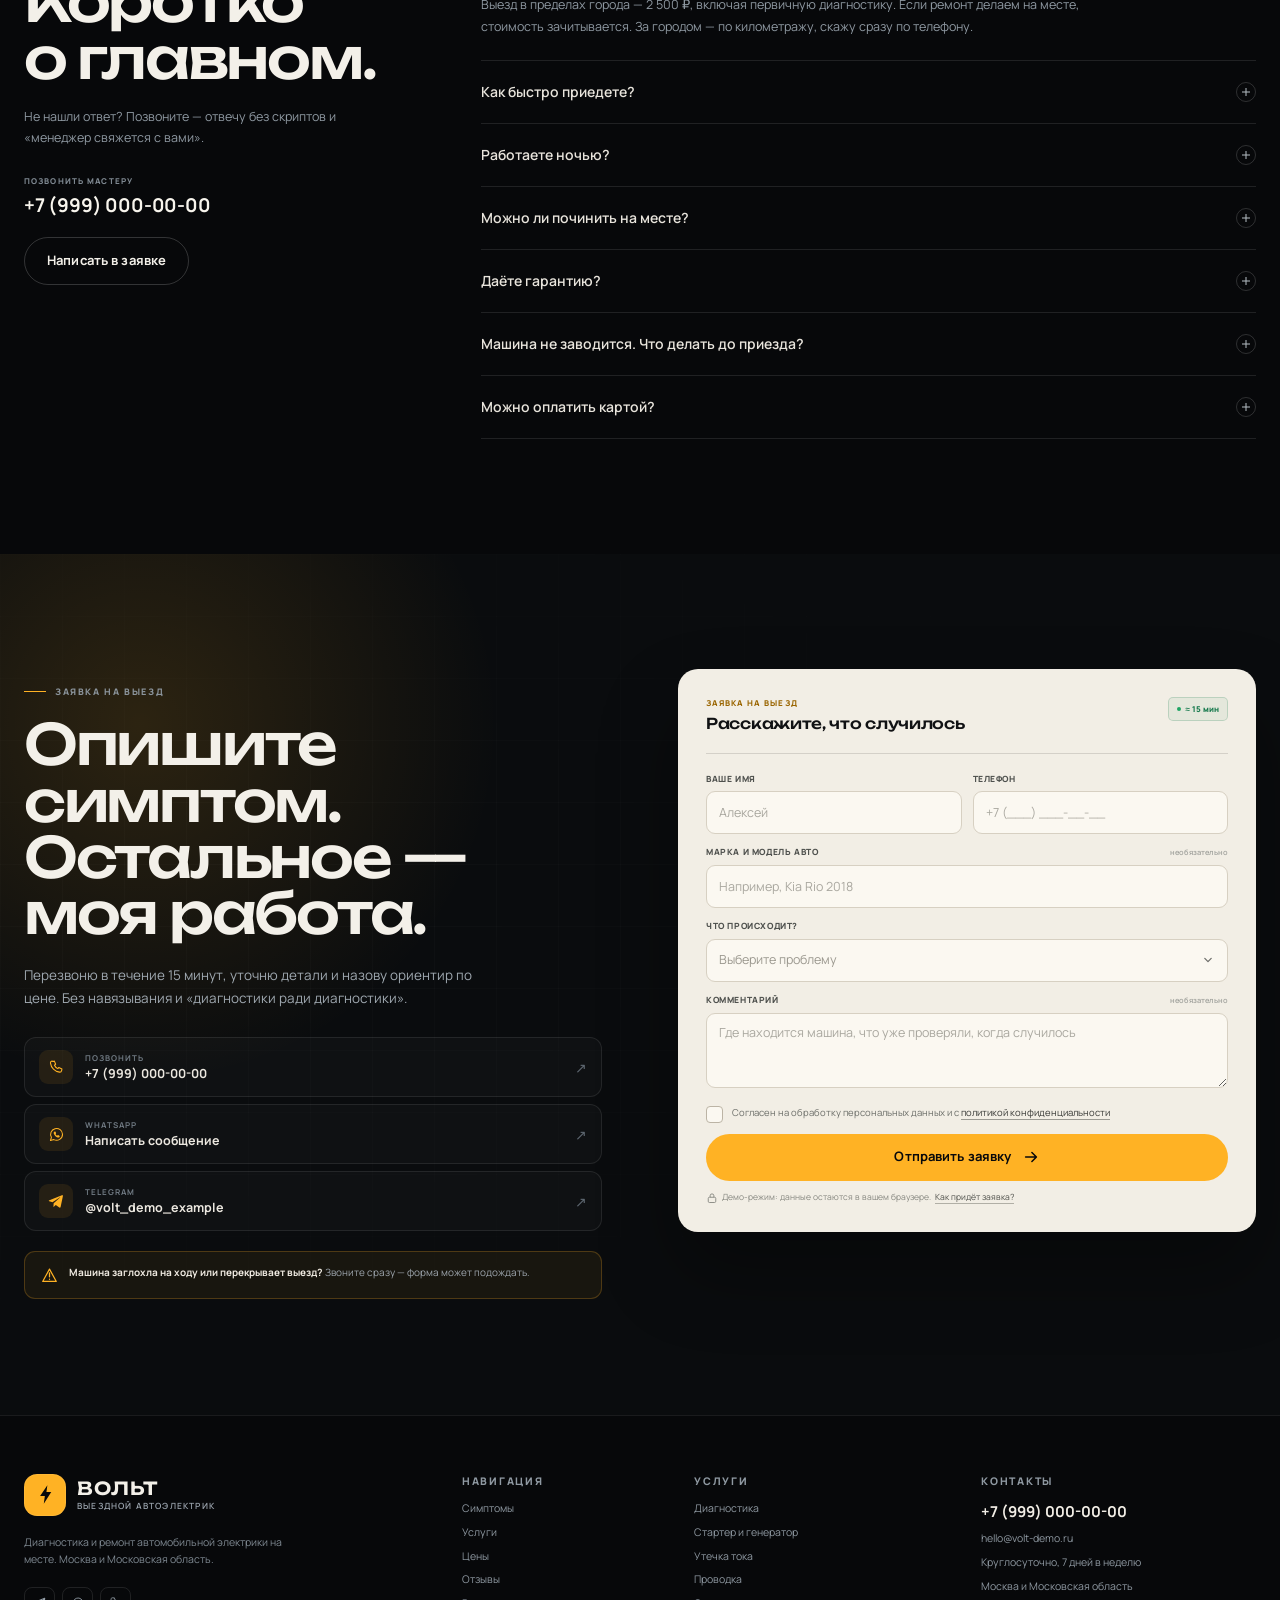
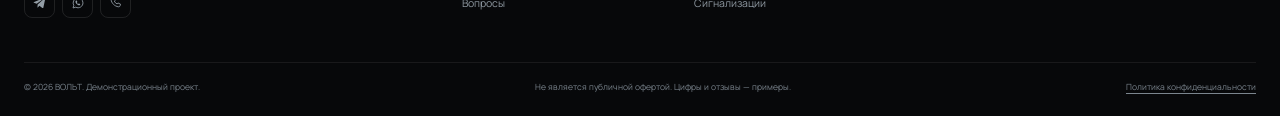
==== commit a4bbccce: "Center ECU bolt and remove crooked R12/F3 symbols" ====
--- a/index.html
+++ b/index.html
@@ -232,8 +232,7 @@
     <rect x="183" y="98" width="154" height="104" rx="17" fill="url(#module)" stroke="#4a5965" stroke-width="1.2"/>
     <rect x="183" y="98" width="154" height="104" rx="17" fill="url(#core)"/>
     <rect x="211" y="118" width="98" height="64" rx="8" fill="#080d10" stroke="#ffb224" stroke-opacity=".55"/>
-    <path d="M229 136h62M229 145h62M229 154h38" stroke="#ffb224" stroke-opacity=".55" stroke-width="1"/>
-    <path d="M247 170 238 182h8l-3 11 12-14h-8l3-9Z" fill="#ffb224" opacity=".9"/>
+    <path d="M247 170 238 182h8l-3 11 12-14h-8l3-9Z" fill="#ffb224" opacity=".9" transform="translate(260 150) scale(1.18) translate(-246.5 -181.5)"/>
     <text x="260" y="194" text-anchor="middle" fill="#ffb224" font-family="monospace" font-size="7" letter-spacing="1.4">ECU / MASTER</text>
 
     <!-- pins -->
@@ -252,16 +251,9 @@
     <circle cx="319" cy="104" r="2" fill="#4ade80"/>
     <circle cx="319" cy="110" r="1.6" fill="#ffb224" opacity=".8"/>
 
-    <!-- components on traces -->
+    <!-- component on the ground trace -->
     <g stroke="#ffb224" stroke-width="1.1" opacity=".8">
-      <path d="M345 120h3l2-4 3 8 3-8 3 8 2-4h3" />
-      <rect x="347" y="176" width="9" height="8" rx="1.5"/>
-      <path d="M349 180h5"/>
-      <path d="M169 188v8M165 192h8" />
-    </g>
-    <g fill="#7b8893" font-family="monospace" font-size="5.5" letter-spacing=".4">
-      <text x="343" y="113">R12</text>
-      <text x="345" y="192">F3</text>
+      <path d="M169 188v8M165 192h8"/>
     </g>
 
     <!-- pulses -->
